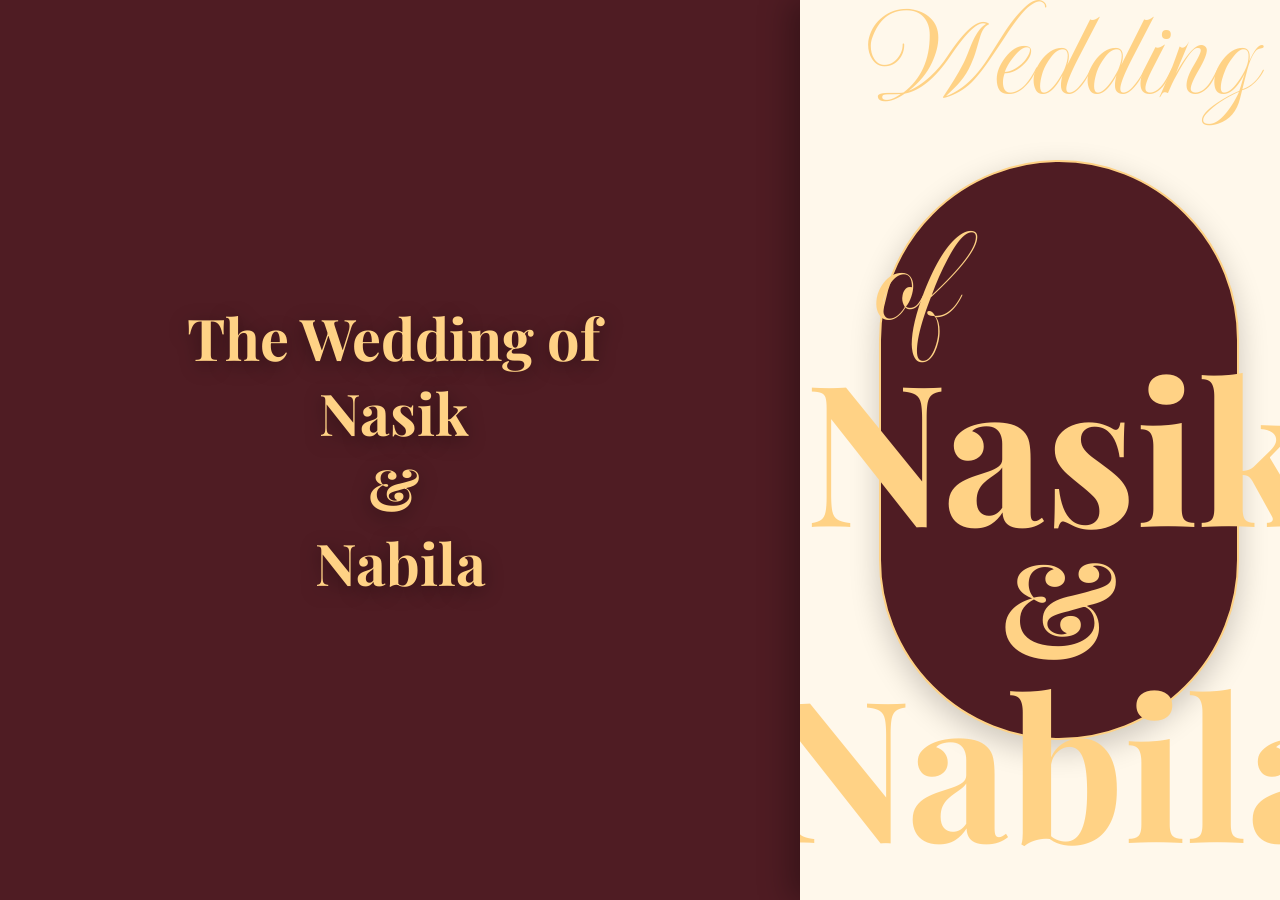
==== index.html @ 59871ffa "Add files via upload" ====
<!DOCTYPE html>
<html lang="id">
<head>
    <meta charset="UTF-8">
    <meta name="viewport" content="width=device-width, initial-scale=1.0">
    <meta name="description" content="The Wedding of Nasik & Nabila - 7 November 2026">
    <meta name="theme-color" content="#4f1c23">
    <title>The Wedding of Nasik & Nabila</title>
    
    <!-- Google Fonts -->
    <link rel="preconnect" href="https://fonts.googleapis.com">
    <link rel="preconnect" href="https://fonts.gstatic.com" crossorigin>
    <link href="https://fonts.googleapis.com/css2?family=Imperial+Script&family=Playfair+Display:wght@400;700&family=Work+Sans:wght@300;400;500;600&family=Aref+Ruqaa:wght@400;700&display=swap" rel="stylesheet">
    
    <link rel="stylesheet" href="css/style.css">
</head>
<body class="no-scroll">

    <!-- Cover Section -->
    <div id="cover" class="cover">
        <div class="cover-content">
            <div class="cover-arch">
                <img src="https://res.cloudinary.com/lkvmumpl/image/upload/f_auto,q_auto,w_500/v1790612150/red_rose.png" 
                     alt="Rose" 
                     class="rose rose-top-right parallax-flower" 
                     data-speed="0.08"
                     loading="eager">
                <img src="https://res.cloudinary.com/lkvmumpl/image/upload/f_auto,q_auto,w_500/v1790612150/red_rose.png" 
                     alt="Rose" 
                     class="rose rose-bottom-left parallax-flower" 
                     data-speed="0.10"
                     loading="eager">
                
                <img src="https://res.cloudinary.com/lkvmumpl/image/upload/f_auto,q_auto,w_300/v1790612148/Logo_N.png" 
                     alt="NN Logo" 
                     class="cover-logo"
                     loading="eager">
                
                <p class="cover-the-wedding">The Wedding of</p>
                <h1 class="cover-names">
                    <span class="name-nasik">Nasik</span>
                    <span class="ampersand">&</span>
                    <span class="name-nabila">Nabila</span>
                </h1>
                
                <div class="cover-guest">
                    <label for="guestName">Dear:</label>
                    <input type="text" 
                           id="guestName" 
                           class="guest-name-input" 
                           value="Tamu Undangan"
                           placeholder="Nama Tamu">
                </div>
                
                <button id="openInvitation" class="btn-open">
                    <svg width="20" height="16" viewBox="0 0 20 16" fill="none" xmlns="http://www.w3.org/2000/svg">
                        <path d="M18 0H2C0.9 0 0.00999999 0.9 0.00999999 2L0 14C0 15.1 0.9 16 2 16H18C19.1 16 20 15.1 20 14V2C20 0.9 19.1 0 18 0ZM18 4L10 9L2 4V2L10 7L18 2V4Z" 
                              fill="currentColor"/>
                    </svg>
                    Open Invitation
                </button>
            </div>
        </div>
    </div>

    <!-- Main Content -->
    <main id="mainContent" class="main-content">
        
        <!-- Qur'an Verse Section -->
        <section class="section quran-section">
        
            <img src="https://res.cloudinary.com/lkvmumpl/image/upload/f_auto,q_auto,w_300/v1790612149/Logo_N2.png" 
                 alt="NN Logo" 
                 class="section-logo reveal fade-down" 
                 data-delay="0"
                 loading="lazy" 
                 decoding="async">
            
            <p class="quran-arabic reveal fade-up" data-delay="100">
                وَمِنْ آيَاتِهِ أَنْ خَلَقَ لَكُم مِّنْ أَنفُسِكُمْ أَزْوَاجًا لِّتَسْكُنُوا إِلَيْهَا وَجَعَلَ بَيْنَكُم مَّوَدَّةً وَرَحْمَةً
            </p>
            
            <p class="quran-translation reveal fade-up" data-delay="200">
                Dan di antara tanda-tanda kebesaran-Nya ialah Dia menciptakan pasangan-pasangan untukmu dari jenismu sendiri, agar kamu cenderung dan merasa tenteram kepadanya, dan Dia menjadikan di antaramu rasa kasih dan sayang.
            </p>
            
            <p class="quran-reference reveal fade-up" data-delay="300">QS. Ar-Rum: 21</p>
            
            <p class="quran-closing reveal fade-up" data-delay="400">
                Semoga setiap langkah menjadi jalan menuju sakinah, mawaddah, wa rahmah.
            </p>
        </section>

        <!-- Opening & Profiles Section -->
        <section class="section profiles-section">
            <div class="opening-content">
                <p class="basmalah reveal fade-down">بِسْمِ اللَّهِ الرَّحْمَٰنِ الرَّحِيمِ</p>
                <p class="salam reveal fade-up">Assalamu'alaikum Warahmatullahi Wabarakatuh</p>
                <p class="opening-text reveal fade-up">
                    Maha Suci Allah SWT yang telah menciptakan makhlukNya berpasang-pasangan. Dengan memohon rahmat dan ridho-Nya, kami bermaksud menyelenggarakan syukuran pernikahan putra-putri kami:
                </p>
            </div>

            <!-- Groom Profile -->
            <div class="profile-card reveal">
                <div class="profile-frame">
                    <img src="https://res.cloudinary.com/lkvmumpl/image/upload/f_auto,q_auto,w_500/v1790612150/red_rose.png" 
                         alt="Rose" 
                         class="rose rose-frame-tl parallax-flower" 
                         data-speed="0.12"
                         loading="lazy" 
                         decoding="async">
                    <img src="https://res.cloudinary.com/lkvmumpl/image/upload/f_auto,q_auto,w_500/v1790612150/red_rose.png" 
                         alt="Rose" 
                         class="rose rose-frame-br parallax-flower" 
                         data-speed="0.10"
                         loading="lazy" 
                         decoding="async">
                    
                    <div class="frame-wrapper">
                        <img src="https://res.cloudinary.com/lkvmumpl/image/upload/f_auto,q_auto,w_700/v1790612537/latar_frame.png" 
                             alt="" 
                             class="frame-bg"
                             loading="lazy" 
                             decoding="async">
                        <div class="frame-clip">
                            <img src="https://res.cloudinary.com/lkvmumpl/image/upload/f_auto,q_auto,w_700/v1790612151/pengantin_cowo.png" 
                                 alt="Ahmad Nasik Maulal Haqqi" 
                                 class="couple-photo"
                                 loading="lazy" 
                                 decoding="async">
                        </div>
                        <img src="https://res.cloudinary.com/lkvmumpl/image/upload/f_auto,q_auto,w_700/v1790612148/frame_photo.png" 
                             alt="" 
                             class="frame-border"
                             loading="lazy" 
                             decoding="async">
                    </div>
                </div>
                
                <p class="profile-script">Nasik</p>
                <h3 class="profile-name">AHMAD NASIK MAULAL HAQQI</h3>
                <p class="profile-parents">Putra ke-1 dari:<br>Bpk. Abdullah Hafidz & Ibu A. Karimah</p>
                <a href="https://instagram.com/maulal_khan" target="_blank" rel="noopener" class="btn-instagram">
                    <svg width="20" height="20" viewBox="0 0 20 20" fill="none" xmlns="http://www.w3.org/2000/svg">
                        <path d="M10 1.802c2.67 0 2.987.01 4.041.059 2.71.123 3.975 1.409 4.099 4.099.048 1.054.057 1.37.057 4.04 0 2.672-.01 2.988-.057 4.042-.124 2.687-1.387 3.975-4.1 4.099-1.054.048-1.37.058-4.04.058-2.67 0-2.987-.01-4.04-.058-2.717-.124-3.977-1.416-4.1-4.1-.048-1.054-.058-1.37-.058-4.041 0-2.67.01-2.986.058-4.04.124-2.69 1.387-3.977 4.1-4.1 1.054-.048 1.37-.058 4.04-.058zM10 0C7.284 0 6.944.012 5.877.06 2.246.227.228 2.242.06 5.877.01 6.944 0 7.284 0 10s.012 3.057.06 4.123c.167 3.632 2.182 5.65 5.817 5.817 1.067.048 1.407.06 4.123.06s3.057-.012 4.123-.06c3.629-.167 5.652-2.182 5.816-5.817.05-1.066.061-1.407.061-4.123s-.012-3.056-.06-4.123C19.773 2.24 17.755.228 14.123.06 13.056.01 12.716 0 10 0zm0 4.865a5.135 5.135 0 100 10.27 5.135 5.135 0 000-10.27zm0 8.468a3.333 3.333 0 110-6.666 3.333 3.333 0 010 6.666zm5.338-9.87a1.2 1.2 0 100 2.4 1.2 1.2 0 000-2.4z" 
                              fill="currentColor"/>
                    </svg>
                    @maulal_khan
                </a>
            </div>

            <!-- Heart Divider -->
            <div class="heart-divider reveal">
                <svg width="24" height="24" viewBox="0 0 24 24" fill="none" xmlns="http://www.w3.org/2000/svg">
                    <path d="M12 21.35l-1.45-1.32C5.4 15.36 2 12.28 2 8.5 2 5.42 4.42 3 7.5 3c1.74 0 3.41.81 4.5 2.09C13.09 3.81 14.76 3 16.5 3 19.58 3 22 5.42 22 8.5c0 3.78-3.4 6.86-8.55 11.54L12 21.35z" fill="#ffd285"/>
                </svg>
                <svg width="24" height="24" viewBox="0 0 24 24" fill="none" xmlns="http://www.w3.org/2000/svg">
                    <path d="M12 21.35l-1.45-1.32C5.4 15.36 2 12.28 2 8.5 2 5.42 4.42 3 7.5 3c1.74 0 3.41.81 4.5 2.09C13.09 3.81 14.76 3 16.5 3 19.58 3 22 5.42 22 8.5c0 3.78-3.4 6.86-8.55 11.54L12 21.35z" fill="#ffd285"/>
                </svg>
                <svg width="24" height="24" viewBox="0 0 24 24" fill="none" xmlns="http://www.w3.org/2000/svg">
                    <path d="M12 21.35l-1.45-1.32C5.4 15.36 2 12.28 2 8.5 2 5.42 4.42 3 7.5 3c1.74 0 3.41.81 4.5 2.09C13.09 3.81 14.76 3 16.5 3 19.58 3 22 5.42 22 8.5c0 3.78-3.4 6.86-8.55 11.54L12 21.35z" fill="#ffd285"/>
                </svg>
            </div>

            <!-- Bride Profile -->
            <div class="profile-card reveal">
                <div class="profile-frame">
                    <img src="https://res.cloudinary.com/lkvmumpl/image/upload/f_auto,q_auto,w_500/v1790612150/red_rose.png" 
                         alt="Rose" 
                         class="rose rose-frame-tl parallax-flower" 
                         data-speed="0.15"
                         loading="lazy" 
                         decoding="async">
                    <img src="https://res.cloudinary.com/lkvmumpl/image/upload/f_auto,q_auto,w_500/v1790612150/red_rose.png" 
                         alt="Rose" 
                         class="rose rose-frame-br parallax-flower" 
                         data-speed="0.11"
                         loading="lazy" 
                         decoding="async">
                    
                    <div class="frame-wrapper">
                        <img src="https://res.cloudinary.com/lkvmumpl/image/upload/f_auto,q_auto,w_700/v1790612537/latar_frame.png" 
                             alt="" 
                             class="frame-bg"
                             loading="lazy" 
                             decoding="async">
                        <div class="frame-clip">
                            <img src="https://res.cloudinary.com/lkvmumpl/image/upload/f_auto,q_auto,w_700/v1790612539/pengantin_cewe.png" 
                                 alt="Nabila Husna" 
                                 class="couple-photo"
                                 loading="lazy" 
                                 decoding="async">
                        </div>
                        <img src="https://res.cloudinary.com/lkvmumpl/image/upload/f_auto,q_auto,w_700/v1790612148/frame_photo.png" 
                             alt="" 
                             class="frame-border"
                             loading="lazy" 
                             decoding="async">
                    </div>
                </div>
                
                <p class="profile-script">Nabila</p>
                <h3 class="profile-name">NABILA HUSNA</h3>
                <p class="profile-parents">Putri Ke-8 dari:<br>Bpk. K. Zainal Abidin (Alm) & Ibu Maemunatin</p>
                <a href="https://instagram.com/husna.eljaziel_" target="_blank" rel="noopener" class="btn-instagram">
                    <svg width="20" height="20" viewBox="0 0 20 20" fill="none" xmlns="http://www.w3.org/2000/svg">
                        <path d="M10 1.802c2.67 0 2.987.01 4.041.059 2.71.123 3.975 1.409 4.099 4.099.048 1.054.057 1.37.057 4.04 0 2.672-.01 2.988-.057 4.042-.124 2.687-1.387 3.975-4.1 4.099-1.054.048-1.37.058-4.04.058-2.67 0-2.987-.01-4.04-.058-2.717-.124-3.977-1.416-4.1-4.1-.048-1.054-.058-1.37-.058-4.041 0-2.67.01-2.986.058-4.04.124-2.69 1.387-3.977 4.1-4.1 1.054-.048 1.37-.058 4.04-.058zM10 0C7.284 0 6.944.012 5.877.06 2.246.227.228 2.242.06 5.877.01 6.944 0 7.284 0 10s.012 3.057.06 4.123c.167 3.632 2.182 5.65 5.817 5.817 1.067.048 1.407.06 4.123.06s3.057-.012 4.123-.06c3.629-.167 5.652-2.182 5.816-5.817.05-1.066.061-1.407.061-4.123s-.012-3.056-.06-4.123C19.773 2.24 17.755.228 14.123.06 13.056.01 12.716 0 10 0zm0 4.865a5.135 5.135 0 100 10.27 5.135 5.135 0 000-10.27zm0 8.468a3.333 3.333 0 110-6.666 3.333 3.333 0 010 6.666zm5.338-9.87a1.2 1.2 0 100 2.4 1.2 1.2 0 000-2.4z" 
                              fill="currentColor"/>
                    </svg>
                    @husna.eljaziel_
                </a>
            </div>

            <!-- Save The Date -->
            <div class="save-date">
                <img src="https://res.cloudinary.com/lkvmumpl/image/upload/f_auto,q_auto,w_300/v1790612149/Logo_N2.png" 
                     alt="NN Logo" 
                     class="section-logo reveal fade-down" 
                     data-delay="600"
                     loading="lazy" 
                     decoding="async">
                <h2 class="save-date-title reveal fade-up" data-delay="700">Save The Date</h2>
                <p class="save-date-full reveal fade-up" data-delay="800">SABTU, 7 NOVEMBER 2026</p>
                
                <div class="countdown reveal fade-up" data-delay="900">
                    <div class="countdown-box">
                        <span class="countdown-value" id="days">00</span>
                        <span class="countdown-label">Hari</span>
                    </div>
                    <div class="countdown-box">
                        <span class="countdown-value" id="hours">00</span>
                        <span class="countdown-label">Jam</span>
                    </div>
                    <div class="countdown-box">
                        <span class="countdown-value" id="minutes">00</span>
                        <span class="countdown-label">Menit</span>
                    </div>
                    <div class="countdown-box">
                        <span class="countdown-value" id="seconds">00</span>
                        <span class="countdown-label">Detik</span>
                    </div>
                </div>
                
                <p class="invitation-text reveal fade-up" data-delay="1000">
                    Dengan memohon rahmat dan ridho Allah SWT, kami mengundang Bapak/Ibu/Saudara/i, untuk menghadiri acara pernikahan kami:
                </p>
            </div>
        </section>

        <!-- Events Section -->
        <section class="section events-section">
            <div class="event-card reveal fade-up" data-delay="0">
                <img src="https://res.cloudinary.com/lkvmumpl/image/upload/f_auto,q_auto,w_500/v1790612150/red_rose.png" 
                     alt="Rose" 
                     class="rose rose-event-left parallax-flower" 
                     data-speed="0.09"
                     loading="lazy" 
                     decoding="async">
                
                <div class="event-plate">
                    <img src="https://res.cloudinary.com/lkvmumpl/image/upload/f_auto,q_auto,w_900/v1790612153/plate.png" 
                         alt="" 
                         class="plate-bg"
                         loading="lazy" 
                         decoding="async">
                    <div class="event-content">
                        <h3 class="event-title">Akad Nikah</h3>
                        <p class="event-day">SABTU</p>
                        <p class="event-date">7 NOVEMBER</p>
                        <p class="event-year">2026</p>
                        <hr class="event-divider">
                        <p class="event-time">08.30 WIB</p>
                        <p class="event-venue">Masjid Al Huda Al Jazil</p>
                        <p class="event-address">Pulosari, Papar, Kec. Papar, Kabupaten Kediri, Jawa Timur</p>
                        <a href="https://maps.app.goo.gl/vzopfr5K5cSjZt2SA" target="_blank" rel="noopener" class="btn-map">
                            <svg width="16" height="20" viewBox="0 0 16 20" fill="none" xmlns="http://www.w3.org/2000/svg">
                                <path d="M8 0C3.58 0 0 3.58 0 8c0 5.54 8 12 8 12s8-6.46 8-12c0-4.42-3.58-8-8-8zm0 10.99c-1.38 0-2.5-1.12-2.5-2.5s1.12-2.5 2.5-2.5 2.5 1.12 2.5 2.5-1.12 2.5-2.5 2.5z" 
                                      fill="currentColor"/>
                            </svg>
                            Google Map
                        </a>
                    </div>
                </div>
            </div>

            <div class="event-card reveal fade-up" data-delay="200">
                <img src="https://res.cloudinary.com/lkvmumpl/image/upload/f_auto,q_auto,w_500/v1790612150/red_rose.png" 
                     alt="Rose" 
                     class="rose rose-event-right parallax-flower" 
                     data-speed="0.13"
                     loading="lazy" 
                     decoding="async">
                
                <div class="event-plate">
                    <img src="https://res.cloudinary.com/lkvmumpl/image/upload/f_auto,q_auto,w_900/v1790612153/plate.png" 
                         alt="" 
                         class="plate-bg"
                         loading="lazy" 
                         decoding="async">
                    <div class="event-content">
                        <h3 class="event-title">Resepsi 1</h3>
                        <p class="event-day">SABTU</p>
                        <p class="event-date">7 NOVEMBER</p>
                        <p class="event-year">2026</p>
                        <hr class="event-divider">
                        <p class="event-time">09.00 WIB</p>
                        <p class="event-venue">Rumah Mempelai Wanita</p>
                        <p class="event-address">Jl. KH. Sarbini rt 3/rw 1 utara masjid Pulosari, kec. Papar kab. Kediri</p>
                        <a href="https://maps.app.goo.gl/vzopfr5K5cSjZt2SA" target="_blank" rel="noopener" class="btn-map">
                            <svg width="16" height="20" viewBox="0 0 16 20" fill="none" xmlns="http://www.w3.org/2000/svg">
                                <path d="M8 0C3.58 0 0 3.58 0 8c0 5.54 8 12 8 12s8-6.46 8-12c0-4.42-3.58-8-8-8zm0 10.99c-1.38 0-2.5-1.12-2.5-2.5s1.12-2.5 2.5-2.5 2.5 1.12 2.5 2.5-1.12 2.5-2.5 2.5z" 
                                      fill="currentColor"/>
                            </svg>
                            Google Map
                        </a>
                    </div>
                </div>
            </div>

            <div class="event-card reveal fade-up" data-delay="400">
                <img src="https://res.cloudinary.com/lkvmumpl/image/upload/f_auto,q_auto,w_500/v1790612150/red_rose.png" 
                     alt="Rose" 
                     class="rose rose-event-left parallax-flower" 
                     data-speed="0.07"
                     loading="lazy" 
                     decoding="async">
                
                <div class="event-plate">
                    <img src="https://res.cloudinary.com/lkvmumpl/image/upload/f_auto,q_auto,w_900/v1790612153/plate.png" 
                         alt="" 
                         class="plate-bg"
                         loading="lazy" 
                         decoding="async">
                    <div class="event-content">
                        <h3 class="event-title">Resepsi 2</h3>
                        <p class="event-day">MINGGU</p>
                        <p class="event-date">15 NOVEMBER</p>
                        <p class="event-year">2026</p>
                        <hr class="event-divider">
                        <p class="event-time">13.00 WIB</p>
                        <p class="event-venue">Rumah Mempelai Pria</p>
                        <p class="event-address">Perum Delta Residence Blok A no. 2, Ngudi, Punggul, Kec. Gedangan, Kab. Sidoarjo, Jawa Timur</p>
                        <a href="https://maps.app.goo.gl/87FwfoUdNoeTLBg79" target="_blank" rel="noopener" class="btn-map">
                            <svg width="16" height="20" viewBox="0 0 16 20" fill="none" xmlns="http://www.w3.org/2000/svg">
                                <path d="M8 0C3.58 0 0 3.58 0 8c0 5.54 8 12 8 12s8-6.46 8-12c0-4.42-3.58-8-8-8zm0 10.99c-1.38 0-2.5-1.12-2.5-2.5s1.12-2.5 2.5-2.5 2.5 1.12 2.5 2.5-1.12 2.5-2.5 2.5z" 
                                      fill="currentColor"/>
                            </svg>
                            Google Map
                        </a>
                    </div>
                </div>
            </div>
        </section>

        <!-- Gift & Wishes Section -->
        <section class="section gift-section">
            <img src="https://res.cloudinary.com/lkvmumpl/image/upload/f_auto,q_auto,w_500/v1790612150/red_rose.png" 
                 alt="Rose" 
                 class="rose rose-gift-top parallax-flower" 
                 data-speed="0.14"
                 loading="lazy" 
                 decoding="async">
            
            <h2 class="section-title-script reveal fade-down" data-delay="0">Special Gift</h2>
            <p class="gift-intro reveal fade-up" data-delay="100">
                Tanpa mengurangi rasa hormat, bagi Anda yang ingin memberikan tanda kasih dapat melalui rekening / dompet digital berikut:
            </p>

            <div class="gift-cards">
                <!-- KARTU 1: DANA -->
                <div class="gift-card reveal fade-up" data-delay="200">
                    <a href="https://link.dana.id/minta/087786088186" target="_blank" class="gift-logo-link" title="Buka Aplikasi DANA">
                        <img src="https://res.cloudinary.com/lkvmumpl/image/upload/v1791858791/Dana_Icon_-_Colored_-_zonalogo.com.svg" alt="Logo DANA" class="bank-logo">
                    </a>
                    <h3 class="gift-method">DANA</h3>
                    <p class="gift-number">0877-8608-8186</p>
                    <p class="gift-name">a.n. Ahmad Nasik Maulal Haqqi</p>
                    <button class="btn-copy" data-copy="087786088186">
                        <svg width="16" height="16" viewBox="0 0 16 16" fill="none" xmlns="http://www.w3.org/2000/svg">
                            <path d="M13.3333 6H7.33333C6.59695 6 6 6.59695 6 7.33333V13.3333C6 14.0697 6.59695 14.6667 7.33333 14.6667H13.3333C14.0697 14.6667 14.6667 14.0697 14.6667 13.3333V7.33333C14.6667 6.59695 14.0697 6 13.3333 6Z" stroke="currentColor" stroke-width="1.5" stroke-linecap="round" stroke-linejoin="round"/>
                            <path d="M3.33333 10H2.66667C2.31304 10 1.97391 9.85952 1.72386 9.60948C1.47381 9.35943 1.33333 9.02029 1.33333 8.66667V2.66667C1.33333 2.31304 1.47381 1.97391 1.72386 1.72386C1.97391 1.47381 2.31304 1.33333 2.66667 1.33333H8.66667C9.02029 1.33333 9.35943 1.47381 9.60948 1.72386C9.85952 1.97391 10 2.31304 10 2.66667V3.33333" stroke="currentColor" stroke-width="1.5" stroke-linecap="round" stroke-linejoin="round"/>
                        </svg>
                        Salin Nomer Dana
                    </button>
                </div>

                <!-- KARTU 2: BANK JAGO -->
                <div class="gift-card reveal fade-up" data-delay="300">
                    <a href="https://jago.com" target="_blank" class="gift-logo-link" title="Buka Aplikasi Bank Jago">
                        <img src="https://res.cloudinary.com/lkvmumpl/image/upload/v1791858791/Bank_Jago.svg" alt="Logo Bank Jago" class="bank-logo">
                    </a>
                    <h3 class="gift-method">Bank Jago</h3>
                    <p class="gift-number">507347173866</p>
                    <p class="gift-name">a.n. Ahmad Nasik Maulal Haqqi</p>
                    <button class="btn-copy" data-copy="507347173866">
                        <svg width="16" height="16" viewBox="0 0 16 16" fill="none" xmlns="http://www.w3.org/2000/svg">
                            <path d="M13.3333 6H7.33333C6.59695 6 6 6.59695 6 7.33333V13.3333C6 14.0697 6.59695 14.6667 7.33333 14.6667H13.3333C14.0697 14.6667 14.6667 14.0697 14.6667 13.3333V7.33333C14.6667 6.59695 14.0697 6 13.3333 6Z" stroke="currentColor" stroke-width="1.5" stroke-linecap="round" stroke-linejoin="round"/>
                            <path d="M3.33333 10H2.66667C2.31304 10 1.97391 9.85952 1.72386 9.60948C1.47381 9.35943 1.33333 9.02029 1.33333 8.66667V2.66667C1.33333 2.31304 1.47381 1.97391 1.72386 1.72386C1.97391 1.47381 2.31304 1.33333 2.66667 1.33333H8.66667C9.02029 1.33333 9.35943 1.47381 9.60948 1.72386C9.85952 1.97391 10 2.31304 10 2.66667V3.33333" stroke="currentColor" stroke-width="1.5" stroke-linecap="round" stroke-linejoin="round"/>
                        </svg>
                        Salin Rekening Bank
                    </button>
                </div>

                <!-- KARTU 3: ALAMAT KIRIM KADO -->
                <div class="gift-card reveal fade-up" data-delay="400">
                    <div class="gift-logo-link">
                        <img src="https://res.cloudinary.com/lkvmumpl/image/upload/v1791858791/gift.svg" alt="Ikon Kado" class="bank-logo">
                    </div>
                    <h3 class="gift-method">Alamat Kirim Kado</h3>
                    <p class="gift-address">Jl. KH. Sarbini rt 3/rw 1 utara masjid Pulosari, kec. Papar kab. Kediri</p>
                    <p class="gift-name">a.n. Nabila Husna</p>
                    <button class="btn-copy" data-copy="Jl. KH. Sarbini rt 3/rw 1 utara masjid Pulosari, kec. Papar kab. Kediri">
                        <svg width="16" height="16" viewBox="0 0 16 16" fill="none" xmlns="http://www.w3.org/2000/svg">
                            <path d="M13.3333 6H7.33333C6.59695 6 6 6.59695 6 7.33333V13.3333C6 14.0697 6.59695 14.6667 7.33333 14.6667H13.3333C14.0697 14.6667 14.6667 14.0697 14.6667 13.3333V7.33333C14.6667 6.59695 14.0697 6 13.3333 6Z" stroke="currentColor" stroke-width="1.5" stroke-linecap="round" stroke-linejoin="round"/>
                            <path d="M3.33333 10H2.66667C2.31304 10 1.97391 9.85952 1.72386 9.60948C1.47381 9.35943 1.33333 9.02029 1.33333 8.66667V2.66667C1.33333 2.31304 1.47381 1.97391 1.72386 1.72386C1.97391 1.47381 2.31304 1.33333 2.66667 1.33333H8.66667C9.02029 1.33333 9.35943 1.47381 9.60948 1.72386C9.85952 1.97391 10 2.31304 10 2.66667V3.33333" stroke="currentColor" stroke-width="1.5" stroke-linecap="round" stroke-linejoin="round"/>
                        </svg>
                        Salin Alamat
                    </button>
                </div>
            </div>

            <!-- Wishes Section -->
            <div class="wishes-section">
                <h2 class="section-title-script reveal" data-aos="fade-down">Wishes</h2>
                <p class="wishes-intro reveal" data-aos="fade-up" data-aos-delay="100">Secarik Ucapan Selamat dan Do'a dari Kalian</p>

                <div class="wishes-stats reveal" data-aos="fade-up" data-aos-delay="200">
                    <p class="comment-count" id="commentCount">0 Comments</p>
                    <div class="stats-boxes">
                        <div class="stat-box">
                            <span class="stat-value" id="statHadir">0</span>
                            <span class="stat-label">Hadir</span>
                        </div>
                        <div class="stat-box">
                            <span class="stat-value" id="statTidakHadir">0</span>
                            <span class="stat-label">Tidak Hadir</span>
                        </div>
                    </div>
                </div>

                <form id="rsvpForm" class="rsvp-form reveal" data-aos="fade-up" data-aos-delay="300">
                    <input type="text" 
                           id="rsvpName" 
                           name="Nama" 
                           placeholder="Nama" 
                           required>
                    
                    <div class="jumlah-tamu-wrapper">
                        <span class="jumlah-tamu-label">Jumlah Tamu</span>
                        <div class="jumlah-stepper">
                            <button type="button" class="stepper-btn" id="decreaseBtn" aria-label="Kurangi jumlah tamu">−</button>
                            <span class="stepper-value" id="jumlahValue">1</span>
                            <button type="button" class="stepper-btn" id="increaseBtn" aria-label="Tambah jumlah tamu">+</button>
                        </div>
                        <input type="hidden" id="rsvpJumlah" name="Jumlah" value="1" required>
                    </div>
                    
                    <select id="rsvpStatus" name="Status" required>
                        <option value="">Konfirmasi Kehadiran</option>
                        <option value="Hadir">Hadir</option>
                        <option value="Tidak Hadir">Tidak Hadir</option>
                    </select>
                    
                    <textarea id="rsvpPesan" 
                              name="Pesan" 
                              placeholder="Tulis ucapan dan doa terbaik..." 
                              rows="4" 
                              required></textarea>
                    
                    <button type="submit" class="btn-submit" id="btnSubmit">Kirim</button>
                    <p class="form-message" id="formMessage"></p>
                </form>

                <div id="wishesList" class="wishes-list">
                    <div class="wishes-loading">Memuat ucapan...</div>
                </div>
            </div>
        </section>

        <!-- Closing Section -->
        <section class="section closing-section">
            <img src="https://res.cloudinary.com/lkvmumpl/image/upload/f_auto,q_auto,w_300/v1790612148/Logo_N.png" 
                 alt="NN Logo" 
                 class="section-logo reveal" 
                 data-aos="fade-down"
                 loading="lazy" 
                 decoding="async">
            
            <p class="closing-text reveal" data-aos="fade-up" data-aos-delay="100">
                Merupakan suatu kehormatan dan kebahagiaan bagi kami apabila Bapak/Ibu/Saudara/i berkenan hadir untuk memberikan doa restu secara langsung kepada kedua mempelai.
            </p>
            
            <p class="closing-regards reveal" data-aos="fade-up" data-aos-delay="200">Kami yang Berbahagia</p>
            <h2 class="closing-names reveal" data-aos="fade-up" data-aos-delay="300">Nasik & Nabila</h2>
            
            <p class="closing-quote reveal" data-aos="fade-up" data-aos-delay="400">
                Cinta adalah jembatan yang menghubungkan dua jiwa menuju keabadian.
            </p>
            <p class="closing-author reveal" data-aos="fade-up" data-aos-delay="500">- Jalaludin al-Rumi -</p>
            
            <img src="https://res.cloudinary.com/lkvmumpl/image/upload/f_auto,q_auto,w_500/v1790612150/red_rose.png" 
                 alt="Rose" 
                 class="rose rose-closing parallax-flower reveal" 
                 data-speed="0.06" 
                 data-aos="fade-up"
                 data-aos-delay="600"
                 loading="lazy" 
                 decoding="async">
            
            <div class="order-now reveal" data-aos="fade-up" data-aos-delay="700">
                <p class="order-label">Order Now</p>
                <div class="order-buttons">
                    <a href="https://wa.me/6285704530262" target="_blank" rel="noopener" class="btn-order" aria-label="WhatsApp">
                        <svg width="24" height="24" viewBox="0 0 24 24" fill="none" xmlns="http://www.w3.org/2000/svg">
                            <path d="M17.472 14.382c-.297-.149-1.758-.867-2.03-.967-.273-.099-.471-.148-.67.15-.197.297-.767.966-.94 1.164-.173.199-.347.223-.644.075-.297-.15-1.255-.463-2.39-1.475-.883-.788-1.48-1.761-1.653-2.059-.173-.297-.018-.458.13-.606.134-.133.298-.347.446-.52.149-.174.198-.298.298-.497.099-.198.05-.371-.025-.52-.075-.149-.669-1.612-.916-2.207-.242-.579-.487-.5-.669-.51-.173-.008-.371-.01-.57-.01-.198 0-.52.074-.792.372-.272.297-1.04 1.016-1.04 2.479 0 1.462 1.065 2.875 1.213 3.074.149.198 2.096 3.2 5.077 4.487.709.306 1.262.489 1.694.625.712.227 1.36.195 1.871.118.571-.085 1.758-.719 2.006-1.413.248-.694.248-1.289.173-1.413-.074-.124-.272-.198-.57-.347m-5.421 7.403h-.004a9.87 9.87 0 01-5.031-1.378l-.361-.214-3.741.982.998-3.648-.235-.374a9.86 9.86 0 01-1.51-5.26c.001-5.45 4.436-9.884 9.888-9.884 2.64 0 5.122 1.03 6.988 2.898a9.825 9.825 0 012.893 6.994c-.003 5.45-4.437 9.884-9.885 9.884m8.413-18.297A11.815 11.815 0 0012.05 0C5.495 0 .16 5.335.157 11.892c0 2.096.547 4.142 1.588 5.945L.057 24l6.305-1.654a11.882 11.882 0 005.683 1.448h.005c6.554 0 11.89-5.335 11.893-11.893a11.821 11.821 0 00-3.48-8.413z" 
                                  fill="currentColor"/>
                        </svg>
                    </a>
                    <a href="https://instagram.com/abdullah_elardasy" target="_blank" rel="noopener" class="btn-order" aria-label="Instagram @abdullah_elardasy">
                        <svg width="24" height="24" viewBox="0 0 24 24" fill="none" xmlns="http://www.w3.org/2000/svg">
                            <path d="M12 2.163c3.204 0 3.584.012 4.85.07 3.252.148 4.771 1.691 4.919 4.919.058 1.265.069 1.645.069 4.849 0 3.205-.012 3.584-.069 4.849-.149 3.225-1.664 4.771-4.919 4.919-1.266.058-1.644.07-4.85.07-3.204 0-3.584-.012-4.849-.07-3.26-.149-4.771-1.699-4.919-4.92-.058-1.265-.07-1.644-.07-4.849 0-3.204.013-3.583.07-4.849.149-3.227 1.664-4.771 4.919-4.919 1.266-.057 1.645-.069 4.849-.069zM12 0C8.741 0 8.333.014 7.053.072 2.695.272.273 2.69.073 7.052.014 8.333 0 8.741 0 12c0 3.259.014 3.668.072 4.948.2 4.358 2.618 6.78 6.98 6.98C8.333 23.986 8.741 24 12 24c3.259 0 3.668-.014 4.948-.072 4.354-.2 6.782-2.618 6.979-6.98.059-1.28.073-1.689.073-4.948 0-3.259-.014-3.667-.072-4.947-.196-4.354-2.617-6.78-6.979-6.98C15.668.014 15.259 0 12 0zm0 5.838a6.162 6.162 0 100 12.324 6.162 6.162 0 000-12.324zM12 16a4 4 0 110-8 4 4 0 010 8zm6.406-11.845a1.44 1.44 0 100 2.881 1.44 1.44 0 000-2.881z" 
                                  fill="currentColor"/>
                        </svg>
                    </a>
                </div>
            </div>
        </section>

    </main>

    <!-- Background Music Player -->
    <button id="musicToggle" class="music-toggle" aria-label="Toggle music" aria-pressed="false" style="display: none;">
        <svg class="music-icon" width="24" height="24" viewBox="0 0 24 24" fill="none" xmlns="http://www.w3.org/2000/svg">
            <circle cx="12" cy="12" r="10" stroke="currentColor" stroke-width="2" fill="none"/>
            <circle cx="12" cy="12" r="3" fill="currentColor"/>
            <path d="M12 2C6.48 2 2 6.48 2 12s4.48 10 10 10 10-4.48 10-10S17.52 2 12 2zm0 18c-4.41 0-8-3.59-8-8s3.59-8 8-8 8 3.59 8 8-3.59 8-8 8z" fill="currentColor" opacity="0.3"/>
        </svg>
    </button>
    <audio id="bgMusic" loop>
        <source src="https://res.cloudinary.com/lkvmumpl/video/upload/v1790540029/BiKelma_Menak.mp3" type="audio/mpeg">
    </audio>

    <!-- Toast Notification -->
    <div id="toast" class="toast"></div>

    <script src="js/script.js"></script>
</body>
</html>
---- css/style.css ----
/* ===================================
   WEDDING INVITATION STYLESHEET
   Nasik & Nabila - Maroon & Cream Gold
   Phone-First Column Layout
   =================================== */

/* ============ CSS RESET & BASE ============ */
* {
    margin: 0;
    padding: 0;
    box-sizing: border-box;
}

html {
    scroll-behavior: smooth;
    overflow-x: hidden;
}

body {
    font-family: 'Work Sans', sans-serif;
    color: #4f1c23;
    background-color: var(--color-maroon);
    overflow-x: hidden;
    line-height: 1.6;
    display: flex;
    justify-content: center;
    min-height: 100vh;
    background-image: url('https://res.cloudinary.com/lkvmumpl/image/upload/f_auto,q_auto,w_1200/v1790612543/Elegant_Patern.png');
    background-size: 600px auto;
    background-position: center;
}

/* Prevent scroll when cover is active */
body.no-scroll,
body.noscroll {
    overflow: hidden !important;
    height: 100vh !important;
    position: fixed;
    width: 100%;
}

/* Kunci utama pembatas ukuran agar proporsional di HP maupun Laptop */
.main-content {
    width: 100%;
    max-width: 480px;
    margin: 0 auto;
    position: relative;
    background-color: #fff8eb;
    box-shadow: 0 0 30px rgba(0, 0, 0, 0.3);
    overflow-x: hidden;
}

/* ============ DESIGN SYSTEM TOKENS ============ */
:root {
    --col: 100vw;
    --u: calc(var(--col) / 390);
    
    --color-maroon: #4f1c23;
    --color-cream: #fff8eb;
    --color-gold: #ffd285;
    
    --space-8: calc(8 * var(--u));
    --space-16: calc(16 * var(--u));
    --space-24: calc(24 * var(--u));
    --space-32: calc(32 * var(--u));
    --space-48: calc(48 * var(--u));
    --space-64: calc(64 * var(--u));
    
    --margin-x: calc(20 * var(--u));
    
    --font-script: 'Imperial Script', cursive;
    --font-serif: 'Playfair Display', serif;
    --font-sans: 'Work Sans', sans-serif;
    --font-arabic: 'Aref Ruqaa', serif;
    
    --transition-fast: 0.2s ease;
    --transition-normal: 0.3s ease;
    --transition-slow: 0.5s ease;
}

/* ============ LAYOUT STRUCTURE (SPLIT DESKTOP) ============ */

/* 1. Tampilan Default (Mobile / HP) */
body {
    display: flex;
    justify-content: center;
    background-color: var(--color-maroon);
    min-height: 100vh;
}

.main-content {
    width: 100%;
    max-width: 480px;
    margin: 0 auto;
    position: relative;
    background-color: #fff8eb;
    box-shadow: 0 0 30px rgba(0, 0, 0, 0.4);
    overflow-x: hidden;
}

/* 2. Tampilan Mode Desktop (Layar >= 900px) */
@media (min-width: 900px) {
    body {
        justify-content: flex-end;
        background-color: var(--color-maroon);
    }

    .main-content {
        width: 480px;
        margin-right: 0;
        margin-left: auto;
        position: relative;
        z-index: 10;
        box-shadow: -10px 0 30px rgba(0, 0, 0, 0.3);
    }

    /* Background Sisi Kiri Desktop */
    body::before {
        content: '';
        position: fixed;
        left: 0;
        top: 0;
        width: calc(100vw - 480px);
        height: 100vh;
        background-color: var(--color-maroon);
        background-image: url('https://res.cloudinary.com/lkvmumpl/image/upload/v1791970941/bg1.jpg');
        background-size: 300px auto;
        background-position: center;
        z-index: 1;
    }

    /* Panel Teks Sisi Kiri Desktop (Gaya Photoshop) */
    body::after {
        content: 'The Wedding of \A Nasik \A & \A Nabila';
        white-space: pre-wrap;
        position: fixed;
        left: 0;
        top: 0;
        width: calc(100vw - 480px);
        height: 100vh;
        display: flex;
        flex-direction: column;
        align-items: center;
        justify-content: center;
        text-align: center;
        font-family: var(--font-serif);
        font-size: clamp(2.5rem, 4.5vw, 4.5rem);
        font-weight: 700;
        color: var(--color-gold);
        z-index: 2;
        padding: 40px;
        box-sizing: border-box;
        line-height: 1.3;
        text-shadow: 0 4px 20px rgba(0, 0, 0, 0.4);
        pointer-events: none;
    }

    /* Penyesuaian Cover overlay agar hanya menutup kolom kanan */
    .cover {
        width: 480px !important;
        right: 0;
        left: auto !important;
    }
}

/* ============ SECTION STRUCTURE ============ */
.section {
    position: relative;
    padding: var(--space-48) var(--margin-x);
}

.section > * {
    position: relative;
    z-index: 1;
}

/* Cream sections with subtle pattern */
.quran-section,
.gift-section {
    background-color: var(--color-cream);
}

.quran-section::before,
.gift-section::before {
    content: '';
    position: absolute;
    inset: 0;
    background-image: url('https://res.cloudinary.com/lkvmumpl/image/upload/f_auto,q_auto,w_1200/v1790612543/Elegant_Patern.png');
    background-size: 600px auto;
    background-position: center;
    opacity: 0.12;
    pointer-events: none;
    z-index: 0;
}

/* Maroon sections with very subtle pattern */
.profiles-section,
.events-section,
.closing-section {
    background-color: var(--color-maroon);
    color: var(--color-cream);
}

.profiles-section::before,
.events-section::before,
.closing-section::before {
    content: '';
    position: absolute;
    inset: 0;
    background-image: url('https://res.cloudinary.com/lkvmumpl/image/upload/f_auto,q_auto,w_1200/v1790612543/Elegant_Patern.png');
    background-size: 600px auto;
    background-position: center;
    opacity: 0.09;
    pointer-events: none;
    z-index: 0;
}

.profiles-section .opening-content {
    position: relative;
    z-index: 1;
    color: var(--color-cream);
}

.profiles-section .save-date {
    background-color: transparent;
    background-image: url('https://res.cloudinary.com/lkvmumpl/image/upload/f_auto,q_auto,w_1200/v1790612199/texture.png');
    background-size: cover;
    background-position: center;
    color: var(--color-maroon);
    padding: var(--space-48) var(--margin-x);
    margin: 0 calc(-1 * var(--margin-x));
    position: relative;
}

.profiles-section .save-date > * {
    position: relative;
    z-index: 1;
}

.closing-section {
    text-align: center;
}

/* ============ COVER SECTION ============ */
.cover {
    position: fixed;
    inset: 0;
    width: min(100%, 480px);
    margin-inline: auto;
    background-color: var(--color-cream);
    z-index: 9999;
    display: flex;
    align-items: center;
    justify-content: center;
    overflow-y: auto;
    overflow-x: hidden;
    transition: transform 0.8s cubic-bezier(0.77, 0, 0.175, 1), opacity 0.8s ease;
}

.cover.slide-up,
.cover.hero-out {
    transform: translateY(-100%);
    opacity: 0;
    pointer-events: none;
}

@media (min-width: 700px) {
    .cover {
        margin-left: auto;
        margin-right: 0;
    }
}

.cover::before {
    content: '';
    position: absolute;
    inset: 0;
    background-image: url('https://res.cloudinary.com/lkvmumpl/image/upload/f_auto,q_auto,w_1200/v1790612543/Elegant_Patern.png');
    background-size: 200px auto;
    background-position: center;
    opacity: 0.3;
    pointer-events: none;
    z-index: 0;
}

.cover-content {
    width: 100%;
    max-width: var(--col);
    padding: calc(24 * var(--u));
    display: flex;
    flex-direction: column;
    align-items: center;
    gap: calc(24 * var(--u));
    position: relative;
    z-index: 1;
}

.cover-arch {
    position: relative;
    width: min(90vw, 360px);
    height: min(85dvh, 580px);
    background-color: var(--color-maroon);
    border: 2px solid var(--color-gold);
    border-radius: 240px;
    display: flex;
    flex-direction: column;
    align-items: center;
    justify-content: center;
    padding: calc(20 * var(--u)) calc(16 * var(--u));
    gap: calc(6 * var(--u));
    color: var(--color-cream);
    margin: 0 auto;
    box-shadow: 0 10px 30px rgba(0,0,0,0.2);
}

.cover-logo {
    width: calc(90 * var(--u));
    margin-top: calc(-10 * var(--u));
    height: auto;
    margin-bottom: calc(3 * var(--u));
}

.rose {
    position: absolute;
    width: calc(300 * var(--u));
    height: auto;
    pointer-events: none;
    z-index: 1;
}

.rose-top-right {
    top: calc(-130 * var(--u));
    right: calc(-160 * var(--u));
    transform: rotate(-5deg);
}

.rose-bottom-left {
    bottom: calc(-75 * var(--u));
    left: calc(-200 * var(--u));
    transform: scaleX(-1) rotate(-5deg);
}

.cover-the-wedding {
    font-family: var(--font-script);
    font-size: calc(43 * var(--u));
    color: var(--color-gold);
    margin-bottom: calc(-20 * var(--u));
}

.cover-names {
    font-family: var(--font-serif);
    font-size: calc(60 * var(--u));
    font-weight: 700;
    text-align: center;
    line-height: 1;
    display: flex;
    flex-direction: column;
    gap: calc(4 * var(--u));
    color: var(--color-gold);
    margin-bottom: calc(20 * var(--u));
}

.ampersand {
    font-family: var(--font-serif);
    font-size: calc(40 * var(--u));
    color: var(--color-gold);
    margin: calc(-6 * var(--u)) 0;
}

.cover-guest {
    text-align: center;
    margin-top: calc(3 * var(--u));
    position: relative;
}

.cover-guest label {
    display: block;
    font-family: var(--font-script);
    font-size: calc(36 * var(--u));
    line-height: 0.2;
    margin-bottom: calc(5 * var(--u));
    color: var(--color-gold);
}

.guest-name-input {
    background: transparent;
    border: none;
    color: var(--color-cream);
    font-family: var(--font-serif);
    font-size: calc(20 * var(--u));
    text-align: center;
    padding: calc(4 * var(--u)) calc(8 * var(--u));
    width: calc(190 * var(--u));
    outline: none;
}

.guest-name-input:focus {
    border-color: var(--color-cream);
}

.guest-name-input::placeholder {
    color: rgba(255, 224, 170, 0.5);
}

/* Tombol Open Invitation */
.btn-open {
    position: relative;
    background-color: var(--color-gold);
    color: var(--color-maroon);
    border: none;
    border-radius: 9999px;
    padding: calc(8 * var(--u)) calc(20 * var(--u));
    font-family: var(--font-serif);
    font-weight: 600;
    font-size: calc(12 * var(--u));
    cursor: pointer;
    display: flex;
    align-items: center;
    gap: calc(8 * var(--u));
    margin-top: calc(8 * var(--u));
    overflow: hidden;
    transition: transform 0.2s cubic-bezier(0.34, 1.56, 0.64, 1), 
                box-shadow 0.2s ease, 
                background-color 0.2s ease;
    box-shadow: 0 4px 15px rgba(212, 175, 55, 0.25);
    -webkit-tap-highlight-color: transparent;
}

.btn-open::before {
    content: '';
    position: absolute;
    top: 0;
    left: -100%;
    width: 60%;
    height: 100%;
    background: linear-gradient(90deg, transparent, rgba(255, 255, 255, 0.7), transparent);
    transform: skewX(-25deg);
    transition: none;
}

.btn-open:active {
    transform: scale(0.92) translateY(2px);
    background-color: #ffe0aa;
    box-shadow: 0 2px 8px rgba(212, 175, 55, 0.4);
}

.btn-open:active::before {
    left: 150%;
    transition: left 0.4s ease-in-out;
}

@media (hover: hover) {
    .btn-open:hover {
        transform: scale(1.05) translateY(-2px);
        box-shadow: 0 8px 20px rgba(255, 210, 133, 0.45);
    }
    .btn-open:hover::before {
        left: 150%;
        transition: left 0.6s ease-in-out;
    }
}

.btn-open svg {
    width: calc(14 * var(--u));
    height: auto;
}

/* ============ MAIN CONTENT ============ */
.main-content {
    position: relative;
    min-height: 100vh;
}

/* ============ QUR'AN SECTION ============ */
.quran-section {
    text-align: center;
    padding-top: var(--space-48);
    position: relative;
}

.section-logo {
    width: calc(90 * var(--u));
    height: auto;
    margin: calc(20 * var(--u)) auto calc(24 * var(--u));
    display: block;
    position: relative;
    z-index: 1;
}

.quran-arabic {
    font-family: var(--font-arabic);
    font-size: calc(24 * var(--u));
    line-height: 2;
    color: var(--color-maroon);
    margin-bottom: calc(24 * var(--u));
    padding: 0 var(--margin-x);
}

.quran-translation {
    font-size: calc(14 * var(--u));
    line-height: 1.8;
    color: var(--color-maroon);
    margin-bottom: calc(16 * var(--u));
    text-align: justify;
    text-align-last: center;
    max-width: calc(342 * var(--u));
    margin-left: auto;
    margin-right: auto;
}

.quran-reference {
    font-family: var(--font-serif);
    font-weight: 700;
    font-size: calc(16 * var(--u));
    color: var(--color-maroon);
    margin-bottom: calc(24 * var(--u));
}

.quran-closing {
    font-family: var(--font-script);
    font-size: calc(30 * var(--u));
    color: var(--color-maroon);
    max-width: calc(342 * var(--u));
    margin: 0 auto;
    line-height: 1.4;
}

/* ============ PROFILES SECTION ============ */
.profiles-section {
    padding: 0;
}

.opening-content {
    padding: var(--space-48) var(--margin-x);
    text-align: center;
}

.basmalah {
    font-family: var(--font-arabic);
    font-size: calc(28 * var(--u));
    color: var(--color-gold);
    margin-bottom: calc(24 * var(--u));
}

.salam {
    font-family: var(--font-serif);
    font-size: calc(15 * var(--u));
    font-weight: 600;
    margin-bottom: calc(16 * var(--u));
}

.opening-text {
    font-size: calc(14 * var(--u));
    line-height: 1.5;
    max-width: calc(342 * var(--u));
    margin: 0 auto;
    text-align: center;
    text-align-last: center;
}

.profile-card {
    padding: var(--space-48) var(--margin-x);
    text-align: center;
    color: var(--color-cream);
}

.profile-frame {
    position: relative;
    width: calc(215 * var(--u));
    height: calc(322 * var(--u));
    margin: 0 auto calc(24 * var(--u));
}

.rose-frame-tl {
    top: calc(-70 * var(--u));
    left: calc(-70 * var(--u));
    width: calc(180 * var(--u));
    transform: rotate(-25deg);
}

.rose-frame-br {
    bottom: calc(-60 * var(--u));
    right: calc(-80 * var(--u));
    width: calc(180 * var(--u));
    transform: scaleX(-1) rotate(-20deg);
    z-index: 10;
}

.frame-wrapper {
    position: relative;
    width: 100%;
    height: 100%;
}

.frame-bg,
.frame-clip,
.frame-border {
    position: absolute;
    top: 0;
    left: 0;
    width: 100%;
    height: 100%;
}

.frame-bg {
    z-index: 1;
    object-fit: cover;
}

.frame-clip {
    z-index: 2;
    top: 7%;
    left: 9%;
    width: 82%;
    height: 86%;
    overflow: hidden;
    border-radius: 50% 50% 16% 16% / 42% 42% 8% 8%;
}

.couple-photo {
    width: 100%;
    height: 100%;
    object-fit: cover;
    object-position: top center;
}

.frame-border {
    z-index: 3;
    pointer-events: none;
    object-fit: contain;
}

.profile-script {
    font-family: var(--font-script);
    font-size: calc(90 * var(--u));
    color: var(--color-gold);
    margin-bottom: calc(-35 * var(--u));
    transform: translateX(-12px);
}

.profile-name {
    font-family: var(--font-serif);
    font-size: calc(15 * var(--u));
    font-weight: 700;
    color: #ffe0aa;
    margin-bottom: calc(3 * var(--u));
}

.profile-parents {
    font-size: calc(13 * var(--u));
    line-height: 1.6;
    margin-bottom: calc(0 * var(--u));
    opacity: 0.9;
}

/* Tombol Instagram */
.btn-instagram {
    display: inline-flex;
    align-items: center;
    gap: calc(8 * var(--u));
    background-color: transparent;
    border: 2px solid var(--color-gold);
    color: var(--color-gold);
    border-radius: 9999px;
    padding: calc(6 * var(--u)) calc(20 * var(--u));
    width: calc(134 * var(--u));
    height: calc(28 * var(--u));
    font-family: var(--font-sans);
    font-size: calc(12 * var(--u));
    font-weight: 500;
    text-decoration: none;
    justify-content: center;
    transition: all 0.25s cubic-bezier(0.34, 1.56, 0.64, 1);
    -webkit-tap-highlight-color: transparent;
}

.btn-instagram svg {
    width: calc(16 * var(--u));
    height: auto;
    transition: transform 0.2s ease;
}

.btn-instagram:hover {
    background-color: var(--color-gold);
    color: var(--color-maroon);
    transform: translateY(-2px);
    box-shadow: 0 4px 12px rgba(212, 175, 55, 0.3);
}

.btn-instagram:hover svg {
    transform: scale(1.1) rotate(5deg);
}

.btn-instagram:active {
    transform: scale(0.92) translateY(0);
    background-color: var(--color-gold);
    color: var(--color-maroon);
    box-shadow: 0 2px 6px rgba(212, 175, 55, 0.4);
}

/* Heart Divider */
.heart-divider {
    display: flex;
    justify-content: center;
    align-items: center;
    gap: calc(16 * var(--u));
    padding: calc(32 * var(--u)) 0;
}

.heart-divider svg:nth-child(1),
.heart-divider svg:nth-child(3) {
    width: calc(36 * var(--u));
    height: auto;
}

.heart-divider svg:nth-child(2) {
    width: calc(60 * var(--u));
    height: auto;
}

/* Save The Date */
.save-date {
    text-align: center;
}

.save-date-title {
    font-family: var(--font-script);
    font-size: calc(48 * var(--u));
    font-weight: 100;
    color: var(--color-maroon);
    margin-bottom: calc(1 * var(--u));
}

.save-date-full {
    font-family: var(--font-serif);
    font-size: calc(16 * var(--u));
    font-weight: 700;
    color: var(--color-maroon);
    margin-bottom: calc(24 * var(--u));
}

.countdown {
    display: grid;
    grid-template-columns: repeat(4, calc(78 * var(--u)));
    gap: calc(10 * var(--u));
    justify-content: center;
    width: calc(342 * var(--u));
    margin: 0 auto calc(32 * var(--u));
}

.countdown-box {
    background-color: var(--color-maroon);
    color: var(--color-cream);
    border-radius: calc(12 * var(--u));
    width: calc(78 * var(--u));
    height: calc(76 * var(--u));
    display: flex;
    flex-direction: column;
    align-items: center;
    justify-content: center;
    gap: calc(4 * var(--u));
}

.countdown-value {
    font-family: var(--font-serif);
    font-size: calc(32 * var(--u));
    font-weight: 700;
    font-variant-numeric: lining-nums tabular-nums;
    color: var(--color-gold);
    line-height: 1;
}

.countdown-label {
    font-size: calc(12 * var(--u));
    font-weight: 500;
    text-transform: capitalize;
}

.invitation-text {
    font-size: calc(14 * var(--u));
    line-height: 1.3;
    max-width: calc(342 * var(--u));
    margin: 0 auto;
    text-align: center;
    text-align-last: center;
}

/* ============ EVENTS SECTION ============ */
.events-section {
    display: flex;
    flex-direction: column;
    gap: var(--space-32);
}

.event-card {
    position: relative;
    width: calc(284 * var(--u));
    aspect-ratio: 1808 / 2670;
    margin: 0 auto;
}

.rose-event-left {
    left: calc(215 * var(--u));
    top: calc(210 * var(--u));
    width: calc(228 * var(--u));
    transform: rotate(-30deg);
    pointer-events: none;
}

.rose-event-right {
    right: calc(200 * var(--u));
    top: calc(-70 * var(--u));
    width: calc(228 * var(--u));
    transform: scaleX(-1) rotate(-30deg);
    pointer-events: none;
}

.event-plate {
    position: absolute;
    inset: 0;
    width: 100%;
    height: 100%;
}

.plate-bg {
    position: absolute;
    inset: 0;
    width: 100%;
    height: 100%;
    object-fit: contain;
}

.event-content {
    position: absolute;
    inset: 0;
    display: flex;
    flex-direction: column;
    align-items: center;
    justify-content: center;
    padding: calc(60 * var(--u)) calc(30 * var(--u));
    text-align: center;
    color: var(--color-maroon);
}

.event-title {
    font-family: var(--font-script);
    font-size: calc(45 * var(--u));
    font-weight: 400;
    color: var(--color-maroon);
    margin-top: calc(-10 * var(--u));
    margin-bottom: calc(0 * var(--u));
    transform: translateX(-5px);
}

.event-day {
    font-family: var(--font-serif);
    font-size: calc(35 * var(--u));
    font-weight: 700;
    margin-top: calc(-20 * var(--u));
    margin-bottom: calc(-5 * var(--u));
}

.event-date {
    font-family: var(--font-serif);
    font-size: calc(18 * var(--u));
    font-weight: 600;
    margin-bottom: calc(-12 * var(--u));
}

.event-year {
    font-family: var(--font-serif);
    font-size: calc(20 * var(--u));
    font-weight: 600;
    margin-bottom: calc(-10 * var(--u));
}

.event-divider {
    width: calc(98 * var(--u));
    height: 1px;
    background-color: var(--color-maroon);
    margin: calc(12 * var(--u)) auto;
}

.event-time {
    font-family: var(--font-serif);
    font-size: calc(25 * var(--u));
    font-weight: 600;
    margin-top: calc(-15 * var(--u));
    margin-bottom: calc(0 * var(--u));
}

.event-venue {
    font-weight: 600;
    font-size: calc(14 * var(--u));
    margin-bottom: calc(0 * var(--u));
}

.event-address {
    font-size: calc(12 * var(--u));
    line-height: 1;
    margin-bottom: calc(9 * var(--u));
    opacity: 0.85;
}

/* Tombol Map */
.btn-map {
    display: inline-flex;
    align-items: center;
    justify-content: center;
    gap: calc(6 * var(--u));
    background-color: var(--color-maroon);
    color: var(--color-cream);
    border-radius: 9999px;
    padding: calc(6 * var(--u)) calc(16 * var(--u));
    width: calc(134 * var(--u));
    height: calc(28 * var(--u));
    font-family: var(--font-sans);
    font-size: calc(12 * var(--u));
    font-weight: 600;
    text-decoration: none;
    transition: all 0.25s cubic-bezier(0.34, 1.56, 0.64, 1);
    -webkit-tap-highlight-color: transparent;
}

.btn-map svg {
    width: calc(12 * var(--u));
    height: auto;
    transition: transform 0.2s ease;
}

.btn-map:hover {
    background-color: var(--color-gold);
    color: var(--color-maroon);
    transform: translateY(-2px);
    box-shadow: 0 4px 12px rgba(212, 175, 55, 0.3);
}

.btn-map:hover svg {
    transform: scale(1.15);
}

.btn-map:active {
    transform: scale(0.94) translateY(0);
    background-color: var(--color-gold);
    color: var(--color-maroon);
    box-shadow: 0 2px 6px rgba(212, 175, 55, 0.4);
}

/* ============ GIFT SECTION ============ */
.gift-section {
    text-align: center;
}

.rose-gift-top {
    width: calc(150 * var(--u));
    margin: 0 auto calc(16 * var(--u));
    display: block;
    position: relative;
    z-index: 1;
}

.section-title-script {
    font-family: var(--font-script);
    font-size: calc(70 * var(--u));
    font-weight: 100;
    color: var(--color-maroon);
    text-align: center;
    margin-bottom: calc(0 * var(--u));
    margin-top: calc(-40 * var(--u));
}

.gift-intro {
    font-size: calc(14 * var(--u));
    line-height: 1.8;
    max-width: calc(342 * var(--u));
    margin: 0 auto calc(32 * var(--u));
}

.gift-cards {
    display: flex;
    flex-direction: column;
    gap: calc(16 * var(--u));
    max-width: calc(342 * var(--u));
    margin: 0 auto calc(48 * var(--u));
}

.gift-logo-link {
    display: flex;
    align-items: center;
    justify-content: center;
    width: 56px;
    height: 56px;
    background-color: var(--color-cream);
    border-radius: 50%;
    margin: 0 auto 12px auto;
    box-shadow: 0 4px 10px rgba(0, 0, 0, 0.15);
    transition: transform 0.2s ease, box-shadow 0.2s ease;
    text-decoration: none;
}

.gift-logo-link:hover {
    transform: scale(1.1);
    box-shadow: 0 6px 14px rgba(212, 175, 55, 0.4);
}

.gift-logo-link:active {
    transform: scale(0.95);
}

.bank-logo {
    width: 65%;
    height: 65%;
    object-fit: contain;
}

.gift-card {
    background-color: var(--color-maroon);
    color: var(--color-cream);
    border-radius: calc(18 * var(--u));
    padding: calc(24 * var(--u)) calc(20 * var(--u));
    width: calc(342 * var(--u));
    min-height: calc(202 * var(--u));
    display: flex;
    flex-direction: column;
    align-items: center;
    gap: calc(8 * var(--u));
}

.gift-method {
    font-family: var(--font-serif);
    font-size: calc(20 * var(--u));
    font-weight: 700;
    color: var(--color-gold);
    margin-bottom: calc(4 * var(--u));
}

.gift-number {
    font-family: var(--font-serif);
    font-size: calc(22 * var(--u));
    font-weight: 700;
    font-variant-numeric: lining-nums tabular-nums;
    margin-bottom: calc(4 * var(--u));
}

.gift-address {
    font-size: calc(13 * var(--u));
    line-height: 1.6;
    margin-bottom: calc(4 * var(--u));
    text-align: center;
}

.gift-name {
    font-size: calc(12 * var(--u));
    opacity: 0.8;
    margin-bottom: calc(12 * var(--u));
}

.btn-copy {
    display: inline-flex;
    align-items: center;
    justify-content: center;
    gap: calc(6 * var(--u));
    background-color: var(--color-gold);
    border: none;
    color: var(--color-maroon);
    border-radius: 9999px;
    padding: calc(6 * var(--u)) calc(16 * var(--u));
    width: calc(176 * var(--u));
    height: calc(29 * var(--u));
    font-family: var(--font-sans);
    font-weight: 600;
    font-size: calc(12 * var(--u));
    cursor: pointer;
    transition: all var(--transition-fast);
    white-space: nowrap;
}

.btn-copy svg {
    width: calc(14 * var(--u));
    height: calc(14 * var(--u));
}

.btn-copy:hover {
    transform: translateY(-2px);
    box-shadow: 0 4px 8px rgba(0, 0, 0, 0.2);
}

/* ============ WISHES SECTION ============ */
.wishes-section {
    margin-top: calc(48 * var(--u));
}

.wishes-intro {
    font-size: calc(14 * var(--u));
    margin-top: calc(-10 * var(--u));
    margin-bottom: calc(10 * var(--u));
}

.wishes-stats {
    max-width: calc(342 * var(--u));
    margin: 0 auto calc(24 * var(--u));
}

.comment-count {
    font-family: var(--font-serif);
    font-size: calc(16 * var(--u));
    font-weight: 600;
    margin-bottom: calc(16 * var(--u));
    text-align: center;
}

.stats-boxes {
    display: flex;
    gap: calc(16 * var(--u));
    justify-content: center;
}

.stat-box {
    background-color: var(--color-maroon);
    color: var(--color-cream);
    border-radius: calc(12 * var(--u));
    width: calc(87 * var(--u));
    height: calc(87 * var(--u));
    display: flex;
    flex-direction: column;
    align-items: center;
    justify-content: center;
    gap: calc(4 * var(--u));
}

.stat-value {
    font-family: var(--font-serif);
    font-size: calc(28 * var(--u));
    font-weight: 700;
    font-variant-numeric: lining-nums tabular-nums;
    color: var(--color-gold);
    line-height: 1;
}

.stat-label {
    font-size: calc(11 * var(--u));
    font-weight: 500;
    text-align: center;
}

/* RSVP Form */
.rsvp-form {
    max-width: calc(342 * var(--u));
    margin: 0 auto calc(48 * var(--u));
    display: flex;
    flex-direction: column;
    gap: calc(12 * var(--u));
}

.rsvp-form input,
.rsvp-form select,
.rsvp-form textarea {
    width: calc(342 * var(--u));
    height: calc(40 * var(--u));
    padding: calc(12 * var(--u));
    border: 1.5px solid var(--color-maroon);
    border-radius: calc(10 * var(--u));
    font-family: var(--font-sans);
    font-size: calc(14 * var(--u));
    background-color: white;
    color: var(--color-maroon);
    transition: border-color var(--transition-fast);
}

.rsvp-form input:focus,
.rsvp-form select:focus,
.rsvp-form textarea:focus {
    outline: none;
    border-color: var(--color-gold);
}

.rsvp-form input::placeholder,
.rsvp-form textarea::placeholder {
    color: rgba(79, 28, 35, 0.5);
}

.rsvp-form textarea {
    resize: vertical;
    height: calc(96 * var(--u));
    padding: calc(12 * var(--u));
}

.jumlah-tamu-wrapper {
    display: flex;
    align-items: center;
    justify-content: space-between;
    width: calc(342 * var(--u));
    height: calc(40 * var(--u));
    padding: 0 calc(12 * var(--u));
    border: 1.5px solid var(--color-maroon);
    border-radius: calc(10 * var(--u));
    background-color: white;
}

.jumlah-tamu-label {
    font-size: calc(14 * var(--u));
    color: var(--color-maroon);
}

.jumlah-stepper {
    display: flex;
    align-items: center;
    gap: calc(12 * var(--u));
}

.stepper-btn {
    width: calc(24 * var(--u));
    height: calc(24 * var(--u));
    border: none;
    background-color: var(--color-maroon);
    color: white;
    border-radius: 50%;
    cursor: pointer;
    font-size: calc(16 * var(--u));
    display: flex;
    align-items: center;
    justify-content: center;
    transition: background-color var(--transition-fast);
}

.stepper-btn:hover:not(:disabled) {
    background-color: var(--color-gold);
    color: var(--color-maroon);
}

.stepper-btn:disabled {
    opacity: 0.3;
    cursor: not-allowed;
}

.stepper-value {
    font-family: var(--font-serif);
    font-size: calc(16 * var(--u));
    font-weight: 600;
    font-variant-numeric: lining-nums tabular-nums;
    min-width: calc(24 * var(--u));
    text-align: center;
}

.btn-submit {
    background-color: var(--color-maroon);
    color: var(--color-cream);
    border: none;
    border-radius: calc(10 * var(--u));
    width: calc(342 * var(--u));
    height: calc(40 * var(--u));
    font-family: var(--font-sans);
    font-weight: 600;
    font-size: calc(14 * var(--u));
    cursor: pointer;
    transition: all var(--transition-fast);
}

.btn-submit:hover:not(:disabled) {
    background-color: var(--color-gold);
    color: var(--color-maroon);
    transform: translateY(-2px);
}

.btn-submit:disabled {
    opacity: 0.6;
    cursor: not-allowed;
}

.form-message {
    text-align: center;
    font-size: calc(13 * var(--u));
    margin-top: calc(8 * var(--u));
    min-height: calc(18 * var(--u));
}

.form-message.success {
    color: #2d7a3e;
}

.form-message.error {
    color: #c41e3a;
}

.wishes-list {
    max-width: calc(342 * var(--u));
    margin: 0 auto;
    display: flex;
    flex-direction: column;
    gap: calc(16 * var(--u));
}

.wishes-loading,
.wishes-empty,
.wishes-error {
    text-align: center;
    padding: calc(32 * var(--u));
    color: var(--color-maroon);
    font-size: calc(14 * var(--u));
}

.wishes-error {
    background-color: rgba(196, 30, 58, 0.1);
    border-radius: calc(12 * var(--u));
    padding: calc(24 * var(--u));
}

.btn-retry {
    margin-top: calc(16 * var(--u));
    background-color: var(--color-maroon);
    color: var(--color-cream);
    border: none;
    border-radius: 9999px;
    padding: calc(10 * var(--u)) calc(24 * var(--u));
    font-family: var(--font-sans);
    font-weight: 600;
    cursor: pointer;
    transition: all var(--transition-fast);
}

.btn-retry:hover {
    background-color: var(--color-gold);
    color: var(--color-maroon);
}

.wish-item {
    background-color: white;
    border: 2px solid var(--color-maroon);
    border-radius: calc(12 * var(--u));
    padding: calc(16 * var(--u));
}

.wish-header {
    display: flex;
    justify-content: space-between;
    align-items: flex-start;
    margin-bottom: calc(8 * var(--u));
    gap: calc(12 * var(--u));
    flex-wrap: wrap;
}

.wish-name {
    font-family: var(--font-serif);
    font-size: calc(15 * var(--u));
    font-weight: 700;
    color: var(--color-maroon);
}

.wish-badge {
    display: inline-block;
    padding: calc(4 * var(--u)) calc(12 * var(--u));
    border-radius: 9999px;
    font-size: calc(11 * var(--u));
    font-weight: 600;
}

.wish-badge.hadir {
    background-color: #d4edda;
    color: #2d7a3e;
}

.wish-badge.tidak-hadir {
    background-color: #f8d7da;
    color: #c41e3a;
}

.wish-meta {
    display: flex;
    align-items: center;
    gap: calc(8 * var(--u));
    font-size: calc(11 * var(--u));
    color: #666;
    margin-bottom: calc(8 * var(--u));
}

.wish-message {
    line-height: 1.7;
    font-size: calc(13 * var(--u));
    color: var(--color-maroon);
}

/* ============ CLOSING SECTION ============ */
.closing-text {
    font-size: calc(14 * var(--u));
    line-height: 1.8;
    max-width: calc(342 * var(--u));
    margin: 0 auto calc(24 * var(--u));
    text-align: justify;
    text-align-last: center;
}

.closing-regards {
    font-family: var(--font-serif);
    font-size: calc(16 * var(--u));
    font-weight: 700;
    margin-bottom: calc(8 * var(--u));
}

.closing-names {
    font-family: var(--font-script);
    font-size: calc(50 * var(--u));
    font-weight: 100;
    color: var(--color-gold);
    margin-bottom: calc(20 * var(--u));
    line-height: 1.4;
}

.closing-quote {
    font-family: var(--font-serif);
    font-size: calc(14 * var(--u));
    font-style: italic;
    line-height: 1.8;
    max-width: calc(300 * var(--u));
    margin: 0 auto calc(8 * var(--u));
}

.closing-author {
    font-size: calc(13 * var(--u));
    color: var(--color-gold);
    margin-bottom: calc(32 * var(--u));
}

.rose-closing {
    position: relative;          /* Mengubah dari absolute agar mengikuti alur dokumen */
    left: auto;
    right: auto;
    top: auto;
    bottom: auto;
    transform: none;             /* Menghapus rotasi/pergeseran posisi jika ada */
    width: calc(200 * var(--u)); /* Ukuran gambar mawar */
    margin: 0 auto calc(30 * var(--u)); /* margin auto horizontal membuat gambar berada tepat di tengah */
    display: block;
} 

/* Order Now */
.order-now {
    position: relative;
    padding-top: calc(32 * var(--u));
    border-top: 1px solid rgba(255, 224, 170, 0.3);
}

.order-label {
    font-size: calc(12 * var(--u));
    margin-bottom: calc(12 * var(--u));
    opacity: 0.8;
}

.order-buttons {
    display: flex;
    justify-content: center;
    gap: calc(16 * var(--u));
}

.btn-order {
    width: calc(40 * var(--u));
    height: calc(40 * var(--u));
    border: 2px solid var(--color-gold);
    border-radius: 50%;
    display: flex;
    align-items: center;
    justify-content: center;
    color: var(--color-gold);
    transition: all var(--transition-fast);
    background-color: transparent;
}

.btn-order svg {
    width: calc(20 * var(--u));
    height: auto;
}

.btn-order:hover {
    background-color: var(--color-gold);
    color: var(--color-maroon);
    transform: scale(1.1);
}

/* ============ BACKGROUND MUSIC PLAYER ============ */
.music-toggle {
    position: fixed;
    bottom: calc(20 * var(--u));
    right: calc((100vw - var(--col)) / 2 + 16 * var(--u));
    width: calc(44 * var(--u));
    height: calc(44 * var(--u));
    background-color: var(--color-maroon);
    color: var(--color-gold);
    border: 2px solid var(--color-gold);
    border-radius: 50%;
    cursor: pointer;
    z-index: 1000;
    display: flex;
    align-items: center;
    justify-content: center;
    transition: all var(--transition-fast);
    box-shadow: 0 4px 12px rgba(0, 0, 0, 0.3);
}

@media (min-width: 900px) {
    .music-toggle {
        right: calc(16 * var(--u));
    }
}

.music-toggle:hover {
    transform: scale(1.1);
    background-color: var(--color-gold);
    color: var(--color-maroon);
}

.music-icon {
    width: calc(20 * var(--u));
    height: auto;
    transition: transform 0.3s linear;
}

.music-toggle[aria-pressed="true"] .music-icon {
    animation: rotate 3s linear infinite;
}

@keyframes rotate {
    from {
        transform: rotate(0deg);
    }
    to {
        transform: rotate(360deg);
    }
}

/* ============ TOAST NOTIFICATION ============ */
.toast {
    position: fixed;
    bottom: calc(90 * var(--u));
    left: 50%;
    transform: translateX(-50%) translateY(100px);
    background-color: var(--color-maroon);
    color: var(--color-cream);
    padding: calc(12 * var(--u)) calc(24 * var(--u));
    border-radius: 9999px;
    font-weight: 600;
    font-size: calc(13 * var(--u));
    box-shadow: 0 4px 12px rgba(0, 0, 0, 0.3);
    z-index: 10000;
    opacity: 0;
    transition: all var(--transition-normal);
    pointer-events: none;
}

.toast.show {
    opacity: 1;
    transform: translateX(-50%) translateY(0);
    pointer-events: auto;
}

/* ============ CINEMATIC SCROLL REVEAL (REPEATING) ============ */
.reveal,
[data-aos] {
    opacity: 0 !important;
    transform: translateY(40px) !important;
    transition: opacity 1.2s cubic-bezier(0.16, 1, 0.3, 1), 
                transform 1.2s cubic-bezier(0.16, 1, 0.3, 1) !important;
    will-change: opacity, transform;
}

.reveal.is-visible,
[data-aos].aos-animate,
[data-aos].is-visible {
    opacity: 1 !important;
    transform: translateY(0) !important;
}

.reveal.fade-down,
[data-aos="fade-down"] {
    transform: translateY(-45px);
}

.reveal.fade-down.is-visible,
[data-aos="fade-down"].aos-animate,
[data-aos="fade-down"].is-visible {
    transform: none;
}

.reveal.zoom-in,
[data-aos="zoom-in"] {
    transform: scale(0.9);
}

.reveal.zoom-in.is-visible,
[data-aos="zoom-in"].aos-animate,
[data-aos="zoom-in"].is-visible {
    transform: scale(1);
}

@media screen and (max-width: 768px) {
    .reveal,
    [data-aos] {
        transform: translateY(30px);
    }
}

@media (prefers-reduced-motion: reduce) {
    .reveal,
    [data-aos] {
        transition-duration: 0.01ms !important;
        transition-delay: 0.01ms !important;
    }
}
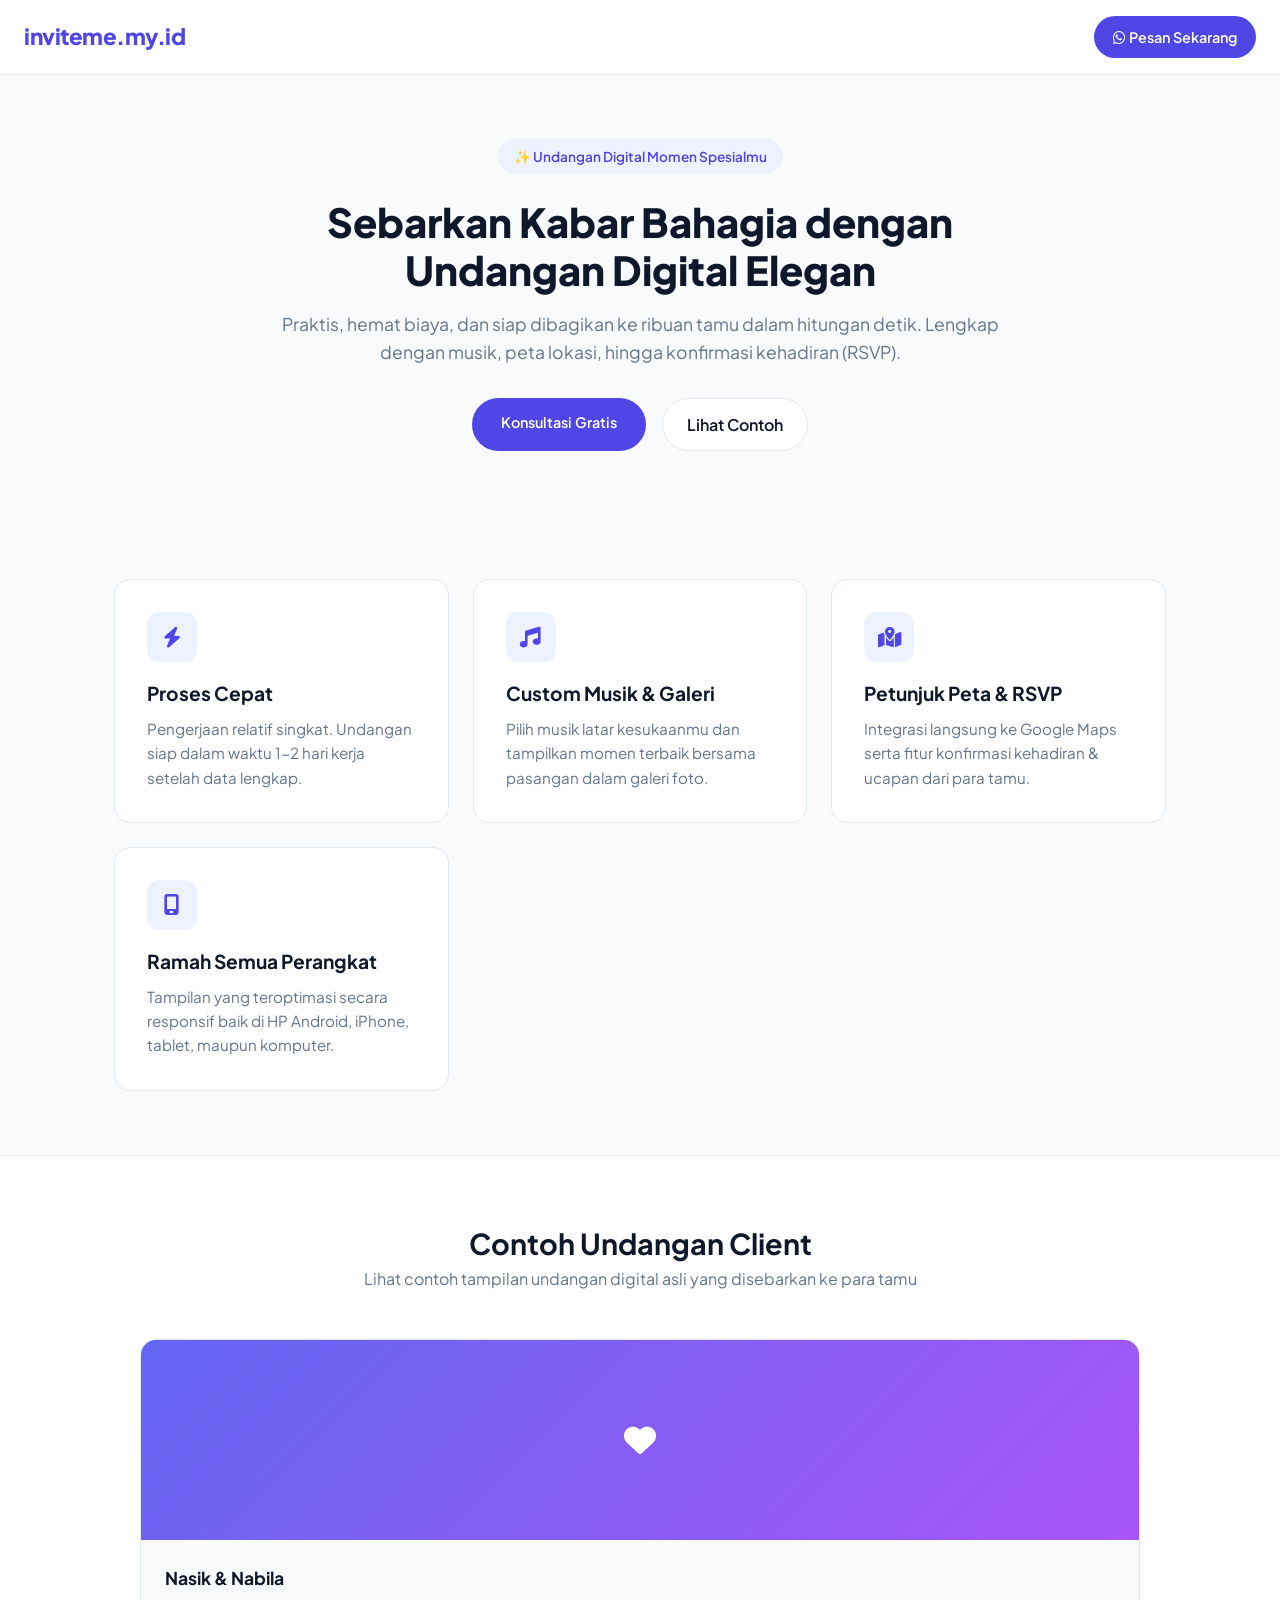
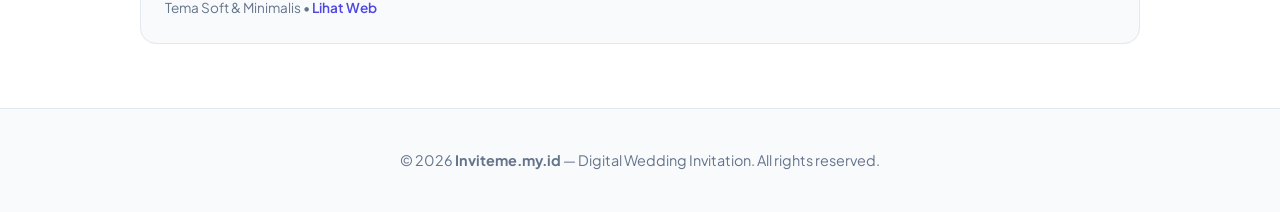
==== commit 13a60f3c: "Update print statement from 'Hello' to 'Goodbye'" ====
--- a/index.html
+++ b/index.html
@@ -3,547 +3,335 @@
 <head>
     <meta charset="UTF-8">
     <meta name="viewport" content="width=device-width, initial-scale=1.0">
-    <meta name="description" content="The Wedding of Nasik & Nabila - 7 November 2026">
-    <meta name="theme-color" content="#4f1c23">
-    <title>The Wedding of Nasik & Nabila</title>
+    <title>Inviteme.my.id - Jasa Undangan Pernikahan Digital & Online</title>
+    <meta name="description" content="Buat undangan pernikahan digital kekinian, praktis, dan elegan dengan beragam pilihan desain menarik.">
     
-    <!-- Google Fonts -->
+    <!-- Google Fonts & FontAwesome Icons -->
     <link rel="preconnect" href="https://fonts.googleapis.com">
     <link rel="preconnect" href="https://fonts.gstatic.com" crossorigin>
-    <link href="https://fonts.googleapis.com/css2?family=Imperial+Script&family=Playfair+Display:wght@400;700&family=Work+Sans:wght@300;400;500;600&family=Aref+Ruqaa:wght@400;700&display=swap" rel="stylesheet">
-    
-    <link rel="stylesheet" href="css/style.css">
+    <link href="https://fonts.googleapis.com/css2?family=Plus+Jakarta+Sans:wght@400;500;600;700;800&display=swap" rel="stylesheet">
+    <link rel="stylesheet" href="https://cdnjs.cloudflare.com/ajax/libs/font-awesome/6.4.0/css/all.min.css">
+
+    <style>
+        :root {
+            --primary: #4F46E5;
+            --primary-hover: #4338CA;
+            --dark: #0F172A;
+            --gray: #64748B;
+            --light: #F8FAFC;
+            --white: #FFFFFF;
+        }
+
+        * {
+            margin: 0;
+            padding: 0;
+            box-sizing: border-box;
+            font-family: 'Plus Jakarta Sans', sans-serif;
+        }
+
+        body {
+            background-color: var(--light);
+            color: var(--dark);
+            line-height: 1.6;
+        }
+
+        /* Navbar */
+        nav {
+            background: rgba(255, 255, 255, 0.9);
+            backdrop-filter: blur(10px);
+            position: sticky;
+            top: 0;
+            z-index: 100;
+            border-bottom: 1px solid #E2E8F0;
+            padding: 1rem 1.5rem;
+            display: flex;
+            justify-content: space-between;
+            align-items: center;
+        }
+
+        .logo {
+            font-size: 1.4rem;
+            font-weight: 800;
+            color: var(--primary);
+            text-decoration: none;
+            letter-spacing: -0.5px;
+        }
+
+        .nav-btn {
+            background: var(--primary);
+            color: var(--white);
+            padding: 0.6rem 1.2rem;
+            border-radius: 99px;
+            text-decoration: none;
+            font-weight: 600;
+            font-size: 0.9rem;
+            transition: all 0.3s;
+        }
+
+        .nav-btn:hover {
+            background: var(--primary-hover);
+            transform: translateY(-2px);
+        }
+
+        /* Hero Section */
+        .hero {
+            padding: 4rem 1.5rem;
+            text-align: center;
+            max-width: 800px;
+            margin: 0 auto;
+        }
+
+        .badge {
+            background: #EEF2FF;
+            color: var(--primary);
+            padding: 0.4rem 1rem;
+            border-radius: 99px;
+            font-size: 0.85rem;
+            font-weight: 600;
+            display: inline-block;
+            margin-bottom: 1.5rem;
+        }
+
+        .hero h1 {
+            font-size: 2.5rem;
+            font-weight: 800;
+            line-height: 1.2;
+            margin-bottom: 1rem;
+            color: var(--dark);
+        }
+
+        .hero p {
+            color: var(--gray);
+            font-size: 1.1rem;
+            margin-bottom: 2rem;
+        }
+
+        .hero-btns {
+            display: flex;
+            gap: 1rem;
+            justify-content: center;
+            flex-wrap: wrap;
+        }
+
+        .btn-secondary {
+            background: var(--white);
+            color: var(--dark);
+            border: 1px solid #E2E8F0;
+            padding: 0.8rem 1.5rem;
+            border-radius: 99px;
+            text-decoration: none;
+            font-weight: 600;
+            transition: all 0.3s;
+        }
+
+        .btn-secondary:hover {
+            border-color: var(--primary);
+            color: var(--primary);
+        }
+
+        /* Section Title */
+        .section-title {
+            text-align: center;
+            margin-bottom: 3rem;
+        }
+
+        .section-title h2 {
+            font-size: 1.8rem;
+            font-weight: 700;
+        }
+
+        .section-title p {
+            color: var(--gray);
+        }
+
+        /* Features Section */
+        .features {
+            padding: 4rem 1.5rem;
+            max-width: 1100px;
+            margin: 0 auto;
+            display: grid;
+            grid-template-columns: repeat(auto-fit, minmax(250px, 1fr));
+            gap: 1.5rem;
+        }
+
+        .feature-card {
+            background: var(--white);
+            padding: 2rem;
+            border-radius: 16px;
+            border: 1px solid #E2E8F0;
+            transition: all 0.3s;
+        }
+
+        .feature-card:hover {
+            border-color: var(--primary);
+            transform: translateY(-5px);
+            box-shadow: 0 10px 25px -5px rgba(0,0,0,0.05);
+        }
+
+        .feature-icon {
+            width: 50px;
+            height: 50px;
+            background: #EEF2FF;
+            color: var(--primary);
+            border-radius: 12px;
+            display: flex;
+            align-items: center;
+            justify-content: center;
+            font-size: 1.3rem;
+            margin-bottom: 1rem;
+        }
+
+        .feature-card h3 {
+            font-size: 1.2rem;
+            margin-bottom: 0.5rem;
+        }
+
+        .feature-card p {
+            color: var(--gray);
+            font-size: 0.95rem;
+        }
+
+        /* Portfolio Section */
+        .portfolio {
+            padding: 4rem 1.5rem;
+            background: var(--white);
+            border-top: 1px solid #E2E8F0;
+            border-bottom: 1px solid #E2E8F0;
+        }
+
+        .portfolio-grid {
+            max-width: 1000px;
+            margin: 0 auto;
+            display: grid;
+            grid-template-columns: repeat(auto-fit, minmax(280px, 1fr));
+            gap: 2rem;
+        }
+
+        .portfolio-card {
+            border: 1px solid #E2E8F0;
+            border-radius: 16px;
+            overflow: hidden;
+            background: var(--light);
+            text-decoration: none;
+            color: inherit;
+            transition: all 0.3s;
+        }
+
+        .portfolio-card:hover {
+            transform: translateY(-5px);
+            box-shadow: 0 15px 30px -10px rgba(0,0,0,0.1);
+        }
+
+        .portfolio-preview {
+            height: 200px;
+            background: linear-gradient(135deg, #6366F1, #A855F7);
+            display: flex;
+            align-items: center;
+            justify-content: center;
+            color: white;
+            font-size: 2rem;
+        }
+
+        .portfolio-info {
+            padding: 1.5rem;
+        }
+
+        .portfolio-info h3 {
+            font-size: 1.1rem;
+            margin-bottom: 0.3rem;
+        }
+
+        .portfolio-info p {
+            color: var(--gray);
+            font-size: 0.85rem;
+        }
+
+        /* Footer */
+        footer {
+            text-align: center;
+            padding: 2.5rem 1.5rem;
+            color: var(--gray);
+            font-size: 0.9rem;
+        }
+
+        /* Responsive Adjustment */
+        @media (max-width: 768px) {
+            .hero h1 {
+                font-size: 2rem;
+            }
+        }
+    </style>
 </head>
-<body class="no-scroll">
-
-    <!-- Cover Section -->
-    <div id="cover" class="cover">
-        <div class="cover-content">
-            <div class="cover-arch">
-                <img src="https://res.cloudinary.com/lkvmumpl/image/upload/f_auto,q_auto,w_500/v1790612150/red_rose.png" 
-                     alt="Rose" 
-                     class="rose rose-top-right parallax-flower" 
-                     data-speed="0.08"
-                     loading="eager">
-                <img src="https://res.cloudinary.com/lkvmumpl/image/upload/f_auto,q_auto,w_500/v1790612150/red_rose.png" 
-                     alt="Rose" 
-                     class="rose rose-bottom-left parallax-flower" 
-                     data-speed="0.10"
-                     loading="eager">
-                
-                <img src="https://res.cloudinary.com/lkvmumpl/image/upload/f_auto,q_auto,w_300/v1790612148/Logo_N.png" 
-                     alt="NN Logo" 
-                     class="cover-logo"
-                     loading="eager">
-                
-                <p class="cover-the-wedding">The Wedding of</p>
-                <h1 class="cover-names">
-                    <span class="name-nasik">Nasik</span>
-                    <span class="ampersand">&</span>
-                    <span class="name-nabila">Nabila</span>
-                </h1>
-                
-                <div class="cover-guest">
-                    <label for="guestName">Dear:</label>
-                    <input type="text" 
-                           id="guestName" 
-                           class="guest-name-input" 
-                           value="Tamu Undangan"
-                           placeholder="Nama Tamu">
+<body>
+
+    <!-- Navbar -->
+    <nav>
+        <a href="#" class="logo">inviteme.my.id</a>
+        <a href="https://wa.me/6285136040583?text=Halo%20Inviteme,%20saya%20tertarik%20membuat%20undangan%20digital" target="_blank" class="nav-btn">
+            <i class="fa-brands fa-whatsapp"></i> Pesan Sekarang
+        </a>
+    </nav>
+
+    <!-- Hero Section -->
+    <header class="hero">
+        <span class="badge">✨ Undangan Digital Momen Spesialmu</span>
+        <h1>Sebarkan Kabar Bahagia dengan Undangan Digital Elegan</h1>
+        <p>Praktis, hemat biaya, dan siap dibagikan ke ribuan tamu dalam hitungan detik. Lengkap dengan musik, peta lokasi, hingga konfirmasi kehadiran (RSVP).</p>
+        <div class="hero-btns">
+            <a href="https://wa.me/628XXXXXXXXXX?text=Halo%20Inviteme,%20saya%20mau%20konsultasi%20undangan" class="nav-btn" style="padding: 0.8rem 1.8rem;">Konsultasi Gratis</a>
+            <a href="#contoh" class="btn-secondary">Lihat Contoh</a>
+        </div>
+    </header>
+
+    <!-- Features -->
+    <section class="features">
+        <div class="feature-card">
+            <div class="feature-icon"><i class="fa-solid fa-bolt"></i></div>
+            <h3>Proses Cepat</h3>
+            <p>Pengerjaan relatif singkat. Undangan siap dalam waktu 1-2 hari kerja setelah data lengkap.</p>
+        </div>
+        <div class="feature-card">
+            <div class="feature-icon"><i class="fa-solid fa-music"></i></div>
+            <h3>Custom Musik & Galeri</h3>
+            <p>Pilih musik latar kesukaanmu dan tampilkan momen terbaik bersama pasangan dalam galeri foto.</p>
+        </div>
+        <div class="feature-card">
+            <div class="feature-icon"><i class="fa-solid fa-map-location-dot"></i></div>
+            <h3>Petunjuk Peta & RSVP</h3>
+            <p>Integrasi langsung ke Google Maps serta fitur konfirmasi kehadiran & ucapan dari para tamu.</p>
+        </div>
+        <div class="feature-card">
+            <div class="feature-icon"><i class="fa-solid fa-mobile-screen"></i></div>
+            <h3>Ramah Semua Perangkat</h3>
+            <p>Tampilan yang teroptimasi secara responsif baik di HP Android, iPhone, tablet, maupun komputer.</p>
+        </div>
+    </section>
+
+    <!-- Portfolio / Contoh Undangan -->
+    <section class="portfolio" id="contoh">
+        <div class="section-title">
+            <h2>Contoh Undangan Client</h2>
+            <p>Lihat contoh tampilan undangan digital asli yang disebarkan ke para tamu</p>
+        </div>
+
+        <div class="portfolio-grid">
+            <!-- Undangan Nasik & Nabila -->
+            <a href="/nasik-nabila/" class="portfolio-card" target="_blank">
+                <div class="portfolio-preview">
+                    <i class="fa-solid fa-heart"></i>
                 </div>
-                
-                <button id="openInvitation" class="btn-open">
-                    <svg width="20" height="16" viewBox="0 0 20 16" fill="none" xmlns="http://www.w3.org/2000/svg">
-                        <path d="M18 0H2C0.9 0 0.00999999 0.9 0.00999999 2L0 14C0 15.1 0.9 16 2 16H18C19.1 16 20 15.1 20 14V2C20 0.9 19.1 0 18 0ZM18 4L10 9L2 4V2L10 7L18 2V4Z" 
-                              fill="currentColor"/>
-                    </svg>
-                    Open Invitation
-                </button>
-            </div>
-        </div>
-    </div>
-
-    <!-- Main Content -->
-    <main id="mainContent" class="main-content">
-        
-        <!-- Qur'an Verse Section -->
-        <section class="section quran-section">
-        
-            <img src="https://res.cloudinary.com/lkvmumpl/image/upload/f_auto,q_auto,w_300/v1790612149/Logo_N2.png" 
-                 alt="NN Logo" 
-                 class="section-logo reveal fade-down" 
-                 data-delay="0"
-                 loading="lazy" 
-                 decoding="async">
-            
-            <p class="quran-arabic reveal fade-up" data-delay="100">
-                وَمِنْ آيَاتِهِ أَنْ خَلَقَ لَكُم مِّنْ أَنفُسِكُمْ أَزْوَاجًا لِّتَسْكُنُوا إِلَيْهَا وَجَعَلَ بَيْنَكُم مَّوَدَّةً وَرَحْمَةً
-            </p>
-            
-            <p class="quran-translation reveal fade-up" data-delay="200">
-                Dan di antara tanda-tanda kebesaran-Nya ialah Dia menciptakan pasangan-pasangan untukmu dari jenismu sendiri, agar kamu cenderung dan merasa tenteram kepadanya, dan Dia menjadikan di antaramu rasa kasih dan sayang.
-            </p>
-            
-            <p class="quran-reference reveal fade-up" data-delay="300">QS. Ar-Rum: 21</p>
-            
-            <p class="quran-closing reveal fade-up" data-delay="400">
-                Semoga setiap langkah menjadi jalan menuju sakinah, mawaddah, wa rahmah.
-            </p>
-        </section>
-
-        <!-- Opening & Profiles Section -->
-        <section class="section profiles-section">
-            <div class="opening-content">
-                <p class="basmalah reveal fade-down">بِسْمِ اللَّهِ الرَّحْمَٰنِ الرَّحِيمِ</p>
-                <p class="salam reveal fade-up">Assalamu'alaikum Warahmatullahi Wabarakatuh</p>
-                <p class="opening-text reveal fade-up">
-                    Maha Suci Allah SWT yang telah menciptakan makhlukNya berpasang-pasangan. Dengan memohon rahmat dan ridho-Nya, kami bermaksud menyelenggarakan syukuran pernikahan putra-putri kami:
-                </p>
-            </div>
-
-            <!-- Groom Profile -->
-            <div class="profile-card reveal">
-                <div class="profile-frame">
-                    <img src="https://res.cloudinary.com/lkvmumpl/image/upload/f_auto,q_auto,w_500/v1790612150/red_rose.png" 
-                         alt="Rose" 
-                         class="rose rose-frame-tl parallax-flower" 
-                         data-speed="0.12"
-                         loading="lazy" 
-                         decoding="async">
-                    <img src="https://res.cloudinary.com/lkvmumpl/image/upload/f_auto,q_auto,w_500/v1790612150/red_rose.png" 
-                         alt="Rose" 
-                         class="rose rose-frame-br parallax-flower" 
-                         data-speed="0.10"
-                         loading="lazy" 
-                         decoding="async">
-                    
-                    <div class="frame-wrapper">
-                        <img src="https://res.cloudinary.com/lkvmumpl/image/upload/f_auto,q_auto,w_700/v1790612537/latar_frame.png" 
-                             alt="" 
-                             class="frame-bg"
-                             loading="lazy" 
-                             decoding="async">
-                        <div class="frame-clip">
-                            <img src="https://res.cloudinary.com/lkvmumpl/image/upload/f_auto,q_auto,w_700/v1790612151/pengantin_cowo.png" 
-                                 alt="Ahmad Nasik Maulal Haqqi" 
-                                 class="couple-photo"
-                                 loading="lazy" 
-                                 decoding="async">
-                        </div>
-                        <img src="https://res.cloudinary.com/lkvmumpl/image/upload/f_auto,q_auto,w_700/v1790612148/frame_photo.png" 
-                             alt="" 
-                             class="frame-border"
-                             loading="lazy" 
-                             decoding="async">
-                    </div>
+                <div class="portfolio-info">
+                    <h3>Nasik & Nabila</h3>
+                    <p>Tema Soft & Minimalis • <span style="color: var(--primary); font-weight: 600;">Lihat Web</span></p>
                 </div>
-                
-                <p class="profile-script">Nasik</p>
-                <h3 class="profile-name">AHMAD NASIK MAULAL HAQQI</h3>
-                <p class="profile-parents">Putra ke-1 dari:<br>Bpk. Abdullah Hafidz & Ibu A. Karimah</p>
-                <a href="https://instagram.com/maulal_khan" target="_blank" rel="noopener" class="btn-instagram">
-                    <svg width="20" height="20" viewBox="0 0 20 20" fill="none" xmlns="http://www.w3.org/2000/svg">
-                        <path d="M10 1.802c2.67 0 2.987.01 4.041.059 2.71.123 3.975 1.409 4.099 4.099.048 1.054.057 1.37.057 4.04 0 2.672-.01 2.988-.057 4.042-.124 2.687-1.387 3.975-4.1 4.099-1.054.048-1.37.058-4.04.058-2.67 0-2.987-.01-4.04-.058-2.717-.124-3.977-1.416-4.1-4.1-.048-1.054-.058-1.37-.058-4.041 0-2.67.01-2.986.058-4.04.124-2.69 1.387-3.977 4.1-4.1 1.054-.048 1.37-.058 4.04-.058zM10 0C7.284 0 6.944.012 5.877.06 2.246.227.228 2.242.06 5.877.01 6.944 0 7.284 0 10s.012 3.057.06 4.123c.167 3.632 2.182 5.65 5.817 5.817 1.067.048 1.407.06 4.123.06s3.057-.012 4.123-.06c3.629-.167 5.652-2.182 5.816-5.817.05-1.066.061-1.407.061-4.123s-.012-3.056-.06-4.123C19.773 2.24 17.755.228 14.123.06 13.056.01 12.716 0 10 0zm0 4.865a5.135 5.135 0 100 10.27 5.135 5.135 0 000-10.27zm0 8.468a3.333 3.333 0 110-6.666 3.333 3.333 0 010 6.666zm5.338-9.87a1.2 1.2 0 100 2.4 1.2 1.2 0 000-2.4z" 
-                              fill="currentColor"/>
-                    </svg>
-                    @maulal_khan
-                </a>
-            </div>
-
-            <!-- Heart Divider -->
-            <div class="heart-divider reveal">
-                <svg width="24" height="24" viewBox="0 0 24 24" fill="none" xmlns="http://www.w3.org/2000/svg">
-                    <path d="M12 21.35l-1.45-1.32C5.4 15.36 2 12.28 2 8.5 2 5.42 4.42 3 7.5 3c1.74 0 3.41.81 4.5 2.09C13.09 3.81 14.76 3 16.5 3 19.58 3 22 5.42 22 8.5c0 3.78-3.4 6.86-8.55 11.54L12 21.35z" fill="#ffd285"/>
-                </svg>
-                <svg width="24" height="24" viewBox="0 0 24 24" fill="none" xmlns="http://www.w3.org/2000/svg">
-                    <path d="M12 21.35l-1.45-1.32C5.4 15.36 2 12.28 2 8.5 2 5.42 4.42 3 7.5 3c1.74 0 3.41.81 4.5 2.09C13.09 3.81 14.76 3 16.5 3 19.58 3 22 5.42 22 8.5c0 3.78-3.4 6.86-8.55 11.54L12 21.35z" fill="#ffd285"/>
-                </svg>
-                <svg width="24" height="24" viewBox="0 0 24 24" fill="none" xmlns="http://www.w3.org/2000/svg">
-                    <path d="M12 21.35l-1.45-1.32C5.4 15.36 2 12.28 2 8.5 2 5.42 4.42 3 7.5 3c1.74 0 3.41.81 4.5 2.09C13.09 3.81 14.76 3 16.5 3 19.58 3 22 5.42 22 8.5c0 3.78-3.4 6.86-8.55 11.54L12 21.35z" fill="#ffd285"/>
-                </svg>
-            </div>
-
-            <!-- Bride Profile -->
-            <div class="profile-card reveal">
-                <div class="profile-frame">
-                    <img src="https://res.cloudinary.com/lkvmumpl/image/upload/f_auto,q_auto,w_500/v1790612150/red_rose.png" 
-                         alt="Rose" 
-                         class="rose rose-frame-tl parallax-flower" 
-                         data-speed="0.15"
-                         loading="lazy" 
-                         decoding="async">
-                    <img src="https://res.cloudinary.com/lkvmumpl/image/upload/f_auto,q_auto,w_500/v1790612150/red_rose.png" 
-                         alt="Rose" 
-                         class="rose rose-frame-br parallax-flower" 
-                         data-speed="0.11"
-                         loading="lazy" 
-                         decoding="async">
-                    
-                    <div class="frame-wrapper">
-                        <img src="https://res.cloudinary.com/lkvmumpl/image/upload/f_auto,q_auto,w_700/v1790612537/latar_frame.png" 
-                             alt="" 
-                             class="frame-bg"
-                             loading="lazy" 
-                             decoding="async">
-                        <div class="frame-clip">
-                            <img src="https://res.cloudinary.com/lkvmumpl/image/upload/f_auto,q_auto,w_700/v1790612539/pengantin_cewe.png" 
-                                 alt="Nabila Husna" 
-                                 class="couple-photo"
-                                 loading="lazy" 
-                                 decoding="async">
-                        </div>
-                        <img src="https://res.cloudinary.com/lkvmumpl/image/upload/f_auto,q_auto,w_700/v1790612148/frame_photo.png" 
-                             alt="" 
-                             class="frame-border"
-                             loading="lazy" 
-                             decoding="async">
-                    </div>
-                </div>
-                
-                <p class="profile-script">Nabila</p>
-                <h3 class="profile-name">NABILA HUSNA</h3>
-                <p class="profile-parents">Putri Ke-8 dari:<br>Bpk. K. Zainal Abidin (Alm) & Ibu Maemunatin</p>
-                <a href="https://instagram.com/husna.eljaziel_" target="_blank" rel="noopener" class="btn-instagram">
-                    <svg width="20" height="20" viewBox="0 0 20 20" fill="none" xmlns="http://www.w3.org/2000/svg">
-                        <path d="M10 1.802c2.67 0 2.987.01 4.041.059 2.71.123 3.975 1.409 4.099 4.099.048 1.054.057 1.37.057 4.04 0 2.672-.01 2.988-.057 4.042-.124 2.687-1.387 3.975-4.1 4.099-1.054.048-1.37.058-4.04.058-2.67 0-2.987-.01-4.04-.058-2.717-.124-3.977-1.416-4.1-4.1-.048-1.054-.058-1.37-.058-4.041 0-2.67.01-2.986.058-4.04.124-2.69 1.387-3.977 4.1-4.1 1.054-.048 1.37-.058 4.04-.058zM10 0C7.284 0 6.944.012 5.877.06 2.246.227.228 2.242.06 5.877.01 6.944 0 7.284 0 10s.012 3.057.06 4.123c.167 3.632 2.182 5.65 5.817 5.817 1.067.048 1.407.06 4.123.06s3.057-.012 4.123-.06c3.629-.167 5.652-2.182 5.816-5.817.05-1.066.061-1.407.061-4.123s-.012-3.056-.06-4.123C19.773 2.24 17.755.228 14.123.06 13.056.01 12.716 0 10 0zm0 4.865a5.135 5.135 0 100 10.27 5.135 5.135 0 000-10.27zm0 8.468a3.333 3.333 0 110-6.666 3.333 3.333 0 010 6.666zm5.338-9.87a1.2 1.2 0 100 2.4 1.2 1.2 0 000-2.4z" 
-                              fill="currentColor"/>
-                    </svg>
-                    @husna.eljaziel_
-                </a>
-            </div>
-
-            <!-- Save The Date -->
-            <div class="save-date">
-                <img src="https://res.cloudinary.com/lkvmumpl/image/upload/f_auto,q_auto,w_300/v1790612149/Logo_N2.png" 
-                     alt="NN Logo" 
-                     class="section-logo reveal fade-down" 
-                     data-delay="600"
-                     loading="lazy" 
-                     decoding="async">
-                <h2 class="save-date-title reveal fade-up" data-delay="700">Save The Date</h2>
-                <p class="save-date-full reveal fade-up" data-delay="800">SABTU, 7 NOVEMBER 2026</p>
-                
-                <div class="countdown reveal fade-up" data-delay="900">
-                    <div class="countdown-box">
-                        <span class="countdown-value" id="days">00</span>
-                        <span class="countdown-label">Hari</span>
-                    </div>
-                    <div class="countdown-box">
-                        <span class="countdown-value" id="hours">00</span>
-                        <span class="countdown-label">Jam</span>
-                    </div>
-                    <div class="countdown-box">
-                        <span class="countdown-value" id="minutes">00</span>
-                        <span class="countdown-label">Menit</span>
-                    </div>
-                    <div class="countdown-box">
-                        <span class="countdown-value" id="seconds">00</span>
-                        <span class="countdown-label">Detik</span>
-                    </div>
-                </div>
-                
-                <p class="invitation-text reveal fade-up" data-delay="1000">
-                    Dengan memohon rahmat dan ridho Allah SWT, kami mengundang Bapak/Ibu/Saudara/i, untuk menghadiri acara pernikahan kami:
-                </p>
-            </div>
-        </section>
-
-        <!-- Events Section -->
-        <section class="section events-section">
-            <div class="event-card reveal fade-up" data-delay="0">
-                <img src="https://res.cloudinary.com/lkvmumpl/image/upload/f_auto,q_auto,w_500/v1790612150/red_rose.png" 
-                     alt="Rose" 
-                     class="rose rose-event-left parallax-flower" 
-                     data-speed="0.09"
-                     loading="lazy" 
-                     decoding="async">
-                
-                <div class="event-plate">
-                    <img src="https://res.cloudinary.com/lkvmumpl/image/upload/f_auto,q_auto,w_900/v1790612153/plate.png" 
-                         alt="" 
-                         class="plate-bg"
-                         loading="lazy" 
-                         decoding="async">
-                    <div class="event-content">
-                        <h3 class="event-title">Akad Nikah</h3>
-                        <p class="event-day">SABTU</p>
-                        <p class="event-date">7 NOVEMBER</p>
-                        <p class="event-year">2026</p>
-                        <hr class="event-divider">
-                        <p class="event-time">08.30 WIB</p>
-                        <p class="event-venue">Masjid Al Huda Al Jazil</p>
-                        <p class="event-address">Pulosari, Papar, Kec. Papar, Kabupaten Kediri, Jawa Timur</p>
-                        <a href="https://maps.app.goo.gl/vzopfr5K5cSjZt2SA" target="_blank" rel="noopener" class="btn-map">
-                            <svg width="16" height="20" viewBox="0 0 16 20" fill="none" xmlns="http://www.w3.org/2000/svg">
-                                <path d="M8 0C3.58 0 0 3.58 0 8c0 5.54 8 12 8 12s8-6.46 8-12c0-4.42-3.58-8-8-8zm0 10.99c-1.38 0-2.5-1.12-2.5-2.5s1.12-2.5 2.5-2.5 2.5 1.12 2.5 2.5-1.12 2.5-2.5 2.5z" 
-                                      fill="currentColor"/>
-                            </svg>
-                            Google Map
-                        </a>
-                    </div>
-                </div>
-            </div>
-
-            <div class="event-card reveal fade-up" data-delay="200">
-                <img src="https://res.cloudinary.com/lkvmumpl/image/upload/f_auto,q_auto,w_500/v1790612150/red_rose.png" 
-                     alt="Rose" 
-                     class="rose rose-event-right parallax-flower" 
-                     data-speed="0.13"
-                     loading="lazy" 
-                     decoding="async">
-                
-                <div class="event-plate">
-                    <img src="https://res.cloudinary.com/lkvmumpl/image/upload/f_auto,q_auto,w_900/v1790612153/plate.png" 
-                         alt="" 
-                         class="plate-bg"
-                         loading="lazy" 
-                         decoding="async">
-                    <div class="event-content">
-                        <h3 class="event-title">Resepsi 1</h3>
-                        <p class="event-day">SABTU</p>
-                        <p class="event-date">7 NOVEMBER</p>
-                        <p class="event-year">2026</p>
-                        <hr class="event-divider">
-                        <p class="event-time">09.00 WIB</p>
-                        <p class="event-venue">Rumah Mempelai Wanita</p>
-                        <p class="event-address">Jl. KH. Sarbini rt 3/rw 1 utara masjid Pulosari, kec. Papar kab. Kediri</p>
-                        <a href="https://maps.app.goo.gl/vzopfr5K5cSjZt2SA" target="_blank" rel="noopener" class="btn-map">
-                            <svg width="16" height="20" viewBox="0 0 16 20" fill="none" xmlns="http://www.w3.org/2000/svg">
-                                <path d="M8 0C3.58 0 0 3.58 0 8c0 5.54 8 12 8 12s8-6.46 8-12c0-4.42-3.58-8-8-8zm0 10.99c-1.38 0-2.5-1.12-2.5-2.5s1.12-2.5 2.5-2.5 2.5 1.12 2.5 2.5-1.12 2.5-2.5 2.5z" 
-                                      fill="currentColor"/>
-                            </svg>
-                            Google Map
-                        </a>
-                    </div>
-                </div>
-            </div>
-
-            <div class="event-card reveal fade-up" data-delay="400">
-                <img src="https://res.cloudinary.com/lkvmumpl/image/upload/f_auto,q_auto,w_500/v1790612150/red_rose.png" 
-                     alt="Rose" 
-                     class="rose rose-event-left parallax-flower" 
-                     data-speed="0.07"
-                     loading="lazy" 
-                     decoding="async">
-                
-                <div class="event-plate">
-                    <img src="https://res.cloudinary.com/lkvmumpl/image/upload/f_auto,q_auto,w_900/v1790612153/plate.png" 
-                         alt="" 
-                         class="plate-bg"
-                         loading="lazy" 
-                         decoding="async">
-                    <div class="event-content">
-                        <h3 class="event-title">Resepsi 2</h3>
-                        <p class="event-day">MINGGU</p>
-                        <p class="event-date">15 NOVEMBER</p>
-                        <p class="event-year">2026</p>
-                        <hr class="event-divider">
-                        <p class="event-time">13.00 WIB</p>
-                        <p class="event-venue">Rumah Mempelai Pria</p>
-                        <p class="event-address">Perum Delta Residence Blok A no. 2, Ngudi, Punggul, Kec. Gedangan, Kab. Sidoarjo, Jawa Timur</p>
-                        <a href="https://maps.app.goo.gl/87FwfoUdNoeTLBg79" target="_blank" rel="noopener" class="btn-map">
-                            <svg width="16" height="20" viewBox="0 0 16 20" fill="none" xmlns="http://www.w3.org/2000/svg">
-                                <path d="M8 0C3.58 0 0 3.58 0 8c0 5.54 8 12 8 12s8-6.46 8-12c0-4.42-3.58-8-8-8zm0 10.99c-1.38 0-2.5-1.12-2.5-2.5s1.12-2.5 2.5-2.5 2.5 1.12 2.5 2.5-1.12 2.5-2.5 2.5z" 
-                                      fill="currentColor"/>
-                            </svg>
-                            Google Map
-                        </a>
-                    </div>
-                </div>
-            </div>
-        </section>
-
-        <!-- Gift & Wishes Section -->
-        <section class="section gift-section">
-            <img src="https://res.cloudinary.com/lkvmumpl/image/upload/f_auto,q_auto,w_500/v1790612150/red_rose.png" 
-                 alt="Rose" 
-                 class="rose rose-gift-top parallax-flower" 
-                 data-speed="0.14"
-                 loading="lazy" 
-                 decoding="async">
-            
-            <h2 class="section-title-script reveal fade-down" data-delay="0">Special Gift</h2>
-            <p class="gift-intro reveal fade-up" data-delay="100">
-                Tanpa mengurangi rasa hormat, bagi Anda yang ingin memberikan tanda kasih dapat melalui rekening / dompet digital berikut:
-            </p>
-
-            <div class="gift-cards">
-                <!-- KARTU 1: DANA -->
-                <div class="gift-card reveal fade-up" data-delay="200">
-                    <a href="https://link.dana.id/minta/087786088186" target="_blank" class="gift-logo-link" title="Buka Aplikasi DANA">
-                        <img src="https://res.cloudinary.com/lkvmumpl/image/upload/v1791858791/Dana_Icon_-_Colored_-_zonalogo.com.svg" alt="Logo DANA" class="bank-logo">
-                    </a>
-                    <h3 class="gift-method">DANA</h3>
-                    <p class="gift-number">0877-8608-8186</p>
-                    <p class="gift-name">a.n. Ahmad Nasik Maulal Haqqi</p>
-                    <button class="btn-copy" data-copy="087786088186">
-                        <svg width="16" height="16" viewBox="0 0 16 16" fill="none" xmlns="http://www.w3.org/2000/svg">
-                            <path d="M13.3333 6H7.33333C6.59695 6 6 6.59695 6 7.33333V13.3333C6 14.0697 6.59695 14.6667 7.33333 14.6667H13.3333C14.0697 14.6667 14.6667 14.0697 14.6667 13.3333V7.33333C14.6667 6.59695 14.0697 6 13.3333 6Z" stroke="currentColor" stroke-width="1.5" stroke-linecap="round" stroke-linejoin="round"/>
-                            <path d="M3.33333 10H2.66667C2.31304 10 1.97391 9.85952 1.72386 9.60948C1.47381 9.35943 1.33333 9.02029 1.33333 8.66667V2.66667C1.33333 2.31304 1.47381 1.97391 1.72386 1.72386C1.97391 1.47381 2.31304 1.33333 2.66667 1.33333H8.66667C9.02029 1.33333 9.35943 1.47381 9.60948 1.72386C9.85952 1.97391 10 2.31304 10 2.66667V3.33333" stroke="currentColor" stroke-width="1.5" stroke-linecap="round" stroke-linejoin="round"/>
-                        </svg>
-                        Salin Nomer Dana
-                    </button>
-                </div>
-
-                <!-- KARTU 2: BANK JAGO -->
-                <div class="gift-card reveal fade-up" data-delay="300">
-                    <a href="https://jago.com" target="_blank" class="gift-logo-link" title="Buka Aplikasi Bank Jago">
-                        <img src="https://res.cloudinary.com/lkvmumpl/image/upload/v1791858791/Bank_Jago.svg" alt="Logo Bank Jago" class="bank-logo">
-                    </a>
-                    <h3 class="gift-method">Bank Jago</h3>
-                    <p class="gift-number">507347173866</p>
-                    <p class="gift-name">a.n. Ahmad Nasik Maulal Haqqi</p>
-                    <button class="btn-copy" data-copy="507347173866">
-                        <svg width="16" height="16" viewBox="0 0 16 16" fill="none" xmlns="http://www.w3.org/2000/svg">
-                            <path d="M13.3333 6H7.33333C6.59695 6 6 6.59695 6 7.33333V13.3333C6 14.0697 6.59695 14.6667 7.33333 14.6667H13.3333C14.0697 14.6667 14.6667 14.0697 14.6667 13.3333V7.33333C14.6667 6.59695 14.0697 6 13.3333 6Z" stroke="currentColor" stroke-width="1.5" stroke-linecap="round" stroke-linejoin="round"/>
-                            <path d="M3.33333 10H2.66667C2.31304 10 1.97391 9.85952 1.72386 9.60948C1.47381 9.35943 1.33333 9.02029 1.33333 8.66667V2.66667C1.33333 2.31304 1.47381 1.97391 1.72386 1.72386C1.97391 1.47381 2.31304 1.33333 2.66667 1.33333H8.66667C9.02029 1.33333 9.35943 1.47381 9.60948 1.72386C9.85952 1.97391 10 2.31304 10 2.66667V3.33333" stroke="currentColor" stroke-width="1.5" stroke-linecap="round" stroke-linejoin="round"/>
-                        </svg>
-                        Salin Rekening Bank
-                    </button>
-                </div>
-
-                <!-- KARTU 3: ALAMAT KIRIM KADO -->
-                <div class="gift-card reveal fade-up" data-delay="400">
-                    <div class="gift-logo-link">
-                        <img src="https://res.cloudinary.com/lkvmumpl/image/upload/v1791858791/gift.svg" alt="Ikon Kado" class="bank-logo">
-                    </div>
-                    <h3 class="gift-method">Alamat Kirim Kado</h3>
-                    <p class="gift-address">Jl. KH. Sarbini rt 3/rw 1 utara masjid Pulosari, kec. Papar kab. Kediri</p>
-                    <p class="gift-name">a.n. Nabila Husna</p>
-                    <button class="btn-copy" data-copy="Jl. KH. Sarbini rt 3/rw 1 utara masjid Pulosari, kec. Papar kab. Kediri">
-                        <svg width="16" height="16" viewBox="0 0 16 16" fill="none" xmlns="http://www.w3.org/2000/svg">
-                            <path d="M13.3333 6H7.33333C6.59695 6 6 6.59695 6 7.33333V13.3333C6 14.0697 6.59695 14.6667 7.33333 14.6667H13.3333C14.0697 14.6667 14.6667 14.0697 14.6667 13.3333V7.33333C14.6667 6.59695 14.0697 6 13.3333 6Z" stroke="currentColor" stroke-width="1.5" stroke-linecap="round" stroke-linejoin="round"/>
-                            <path d="M3.33333 10H2.66667C2.31304 10 1.97391 9.85952 1.72386 9.60948C1.47381 9.35943 1.33333 9.02029 1.33333 8.66667V2.66667C1.33333 2.31304 1.47381 1.97391 1.72386 1.72386C1.97391 1.47381 2.31304 1.33333 2.66667 1.33333H8.66667C9.02029 1.33333 9.35943 1.47381 9.60948 1.72386C9.85952 1.97391 10 2.31304 10 2.66667V3.33333" stroke="currentColor" stroke-width="1.5" stroke-linecap="round" stroke-linejoin="round"/>
-                        </svg>
-                        Salin Alamat
-                    </button>
-                </div>
-            </div>
-
-            <!-- Wishes Section -->
-            <div class="wishes-section">
-                <h2 class="section-title-script reveal" data-aos="fade-down">Wishes</h2>
-                <p class="wishes-intro reveal" data-aos="fade-up" data-aos-delay="100">Secarik Ucapan Selamat dan Do'a dari Kalian</p>
-
-                <div class="wishes-stats reveal" data-aos="fade-up" data-aos-delay="200">
-                    <p class="comment-count" id="commentCount">0 Comments</p>
-                    <div class="stats-boxes">
-                        <div class="stat-box">
-                            <span class="stat-value" id="statHadir">0</span>
-                            <span class="stat-label">Hadir</span>
-                        </div>
-                        <div class="stat-box">
-                            <span class="stat-value" id="statTidakHadir">0</span>
-                            <span class="stat-label">Tidak Hadir</span>
-                        </div>
-                    </div>
-                </div>
-
-                <form id="rsvpForm" class="rsvp-form reveal" data-aos="fade-up" data-aos-delay="300">
-                    <input type="text" 
-                           id="rsvpName" 
-                           name="Nama" 
-                           placeholder="Nama" 
-                           required>
-                    
-                    <div class="jumlah-tamu-wrapper">
-                        <span class="jumlah-tamu-label">Jumlah Tamu</span>
-                        <div class="jumlah-stepper">
-                            <button type="button" class="stepper-btn" id="decreaseBtn" aria-label="Kurangi jumlah tamu">−</button>
-                            <span class="stepper-value" id="jumlahValue">1</span>
-                            <button type="button" class="stepper-btn" id="increaseBtn" aria-label="Tambah jumlah tamu">+</button>
-                        </div>
-                        <input type="hidden" id="rsvpJumlah" name="Jumlah" value="1" required>
-                    </div>
-                    
-                    <select id="rsvpStatus" name="Status" required>
-                        <option value="">Konfirmasi Kehadiran</option>
-                        <option value="Hadir">Hadir</option>
-                        <option value="Tidak Hadir">Tidak Hadir</option>
-                    </select>
-                    
-                    <textarea id="rsvpPesan" 
-                              name="Pesan" 
-                              placeholder="Tulis ucapan dan doa terbaik..." 
-                              rows="4" 
-                              required></textarea>
-                    
-                    <button type="submit" class="btn-submit" id="btnSubmit">Kirim</button>
-                    <p class="form-message" id="formMessage"></p>
-                </form>
-
-                <div id="wishesList" class="wishes-list">
-                    <div class="wishes-loading">Memuat ucapan...</div>
-                </div>
-            </div>
-        </section>
-
-        <!-- Closing Section -->
-        <section class="section closing-section">
-            <img src="https://res.cloudinary.com/lkvmumpl/image/upload/f_auto,q_auto,w_300/v1790612148/Logo_N.png" 
-                 alt="NN Logo" 
-                 class="section-logo reveal" 
-                 data-aos="fade-down"
-                 loading="lazy" 
-                 decoding="async">
-            
-            <p class="closing-text reveal" data-aos="fade-up" data-aos-delay="100">
-                Merupakan suatu kehormatan dan kebahagiaan bagi kami apabila Bapak/Ibu/Saudara/i berkenan hadir untuk memberikan doa restu secara langsung kepada kedua mempelai.
-            </p>
-            
-            <p class="closing-regards reveal" data-aos="fade-up" data-aos-delay="200">Kami yang Berbahagia</p>
-            <h2 class="closing-names reveal" data-aos="fade-up" data-aos-delay="300">Nasik & Nabila</h2>
-            
-            <p class="closing-quote reveal" data-aos="fade-up" data-aos-delay="400">
-                Cinta adalah jembatan yang menghubungkan dua jiwa menuju keabadian.
-            </p>
-            <p class="closing-author reveal" data-aos="fade-up" data-aos-delay="500">- Jalaludin al-Rumi -</p>
-            
-            <img src="https://res.cloudinary.com/lkvmumpl/image/upload/f_auto,q_auto,w_500/v1790612150/red_rose.png" 
-                 alt="Rose" 
-                 class="rose rose-closing parallax-flower reveal" 
-                 data-speed="0.06" 
-                 data-aos="fade-up"
-                 data-aos-delay="600"
-                 loading="lazy" 
-                 decoding="async">
-            
-            <div class="order-now reveal" data-aos="fade-up" data-aos-delay="700">
-                <p class="order-label">Order Now</p>
-                <div class="order-buttons">
-                    <a href="https://wa.me/6285704530262" target="_blank" rel="noopener" class="btn-order" aria-label="WhatsApp">
-                        <svg width="24" height="24" viewBox="0 0 24 24" fill="none" xmlns="http://www.w3.org/2000/svg">
-                            <path d="M17.472 14.382c-.297-.149-1.758-.867-2.03-.967-.273-.099-.471-.148-.67.15-.197.297-.767.966-.94 1.164-.173.199-.347.223-.644.075-.297-.15-1.255-.463-2.39-1.475-.883-.788-1.48-1.761-1.653-2.059-.173-.297-.018-.458.13-.606.134-.133.298-.347.446-.52.149-.174.198-.298.298-.497.099-.198.05-.371-.025-.52-.075-.149-.669-1.612-.916-2.207-.242-.579-.487-.5-.669-.51-.173-.008-.371-.01-.57-.01-.198 0-.52.074-.792.372-.272.297-1.04 1.016-1.04 2.479 0 1.462 1.065 2.875 1.213 3.074.149.198 2.096 3.2 5.077 4.487.709.306 1.262.489 1.694.625.712.227 1.36.195 1.871.118.571-.085 1.758-.719 2.006-1.413.248-.694.248-1.289.173-1.413-.074-.124-.272-.198-.57-.347m-5.421 7.403h-.004a9.87 9.87 0 01-5.031-1.378l-.361-.214-3.741.982.998-3.648-.235-.374a9.86 9.86 0 01-1.51-5.26c.001-5.45 4.436-9.884 9.888-9.884 2.64 0 5.122 1.03 6.988 2.898a9.825 9.825 0 012.893 6.994c-.003 5.45-4.437 9.884-9.885 9.884m8.413-18.297A11.815 11.815 0 0012.05 0C5.495 0 .16 5.335.157 11.892c0 2.096.547 4.142 1.588 5.945L.057 24l6.305-1.654a11.882 11.882 0 005.683 1.448h.005c6.554 0 11.89-5.335 11.893-11.893a11.821 11.821 0 00-3.48-8.413z" 
-                                  fill="currentColor"/>
-                        </svg>
-                    </a>
-                    <a href="https://instagram.com/abdullah_elardasy" target="_blank" rel="noopener" class="btn-order" aria-label="Instagram @abdullah_elardasy">
-                        <svg width="24" height="24" viewBox="0 0 24 24" fill="none" xmlns="http://www.w3.org/2000/svg">
-                            <path d="M12 2.163c3.204 0 3.584.012 4.85.07 3.252.148 4.771 1.691 4.919 4.919.058 1.265.069 1.645.069 4.849 0 3.205-.012 3.584-.069 4.849-.149 3.225-1.664 4.771-4.919 4.919-1.266.058-1.644.07-4.85.07-3.204 0-3.584-.012-4.849-.07-3.26-.149-4.771-1.699-4.919-4.92-.058-1.265-.07-1.644-.07-4.849 0-3.204.013-3.583.07-4.849.149-3.227 1.664-4.771 4.919-4.919 1.266-.057 1.645-.069 4.849-.069zM12 0C8.741 0 8.333.014 7.053.072 2.695.272.273 2.69.073 7.052.014 8.333 0 8.741 0 12c0 3.259.014 3.668.072 4.948.2 4.358 2.618 6.78 6.98 6.98C8.333 23.986 8.741 24 12 24c3.259 0 3.668-.014 4.948-.072 4.354-.2 6.782-2.618 6.979-6.98.059-1.28.073-1.689.073-4.948 0-3.259-.014-3.667-.072-4.947-.196-4.354-2.617-6.78-6.979-6.98C15.668.014 15.259 0 12 0zm0 5.838a6.162 6.162 0 100 12.324 6.162 6.162 0 000-12.324zM12 16a4 4 0 110-8 4 4 0 010 8zm6.406-11.845a1.44 1.44 0 100 2.881 1.44 1.44 0 000-2.881z" 
-                                  fill="currentColor"/>
-                        </svg>
-                    </a>
-                </div>
-            </div>
-        </section>
-
-    </main>
-
-    <!-- Background Music Player -->
-    <button id="musicToggle" class="music-toggle" aria-label="Toggle music" aria-pressed="false" style="display: none;">
-        <svg class="music-icon" width="24" height="24" viewBox="0 0 24 24" fill="none" xmlns="http://www.w3.org/2000/svg">
-            <circle cx="12" cy="12" r="10" stroke="currentColor" stroke-width="2" fill="none"/>
-            <circle cx="12" cy="12" r="3" fill="currentColor"/>
-            <path d="M12 2C6.48 2 2 6.48 2 12s4.48 10 10 10 10-4.48 10-10S17.52 2 12 2zm0 18c-4.41 0-8-3.59-8-8s3.59-8 8-8 8 3.59 8 8-3.59 8-8 8z" fill="currentColor" opacity="0.3"/>
-        </svg>
-    </button>
-    <audio id="bgMusic" loop>
-        <source src="https://res.cloudinary.com/lkvmumpl/video/upload/v1790540029/BiKelma_Menak.mp3" type="audio/mpeg">
-    </audio>
-
-    <!-- Toast Notification -->
-    <div id="toast" class="toast"></div>
-
-    <script src="js/script.js"></script>
+            </a>
+        </div>
+    </section>
+
+    <!-- Footer -->
+    <footer>
+        <p>&copy; 2026 <strong>Inviteme.my.id</strong> — Digital Wedding Invitation. All rights reserved.</p>
+    </footer>
+
 </body>
-</html>+</html>
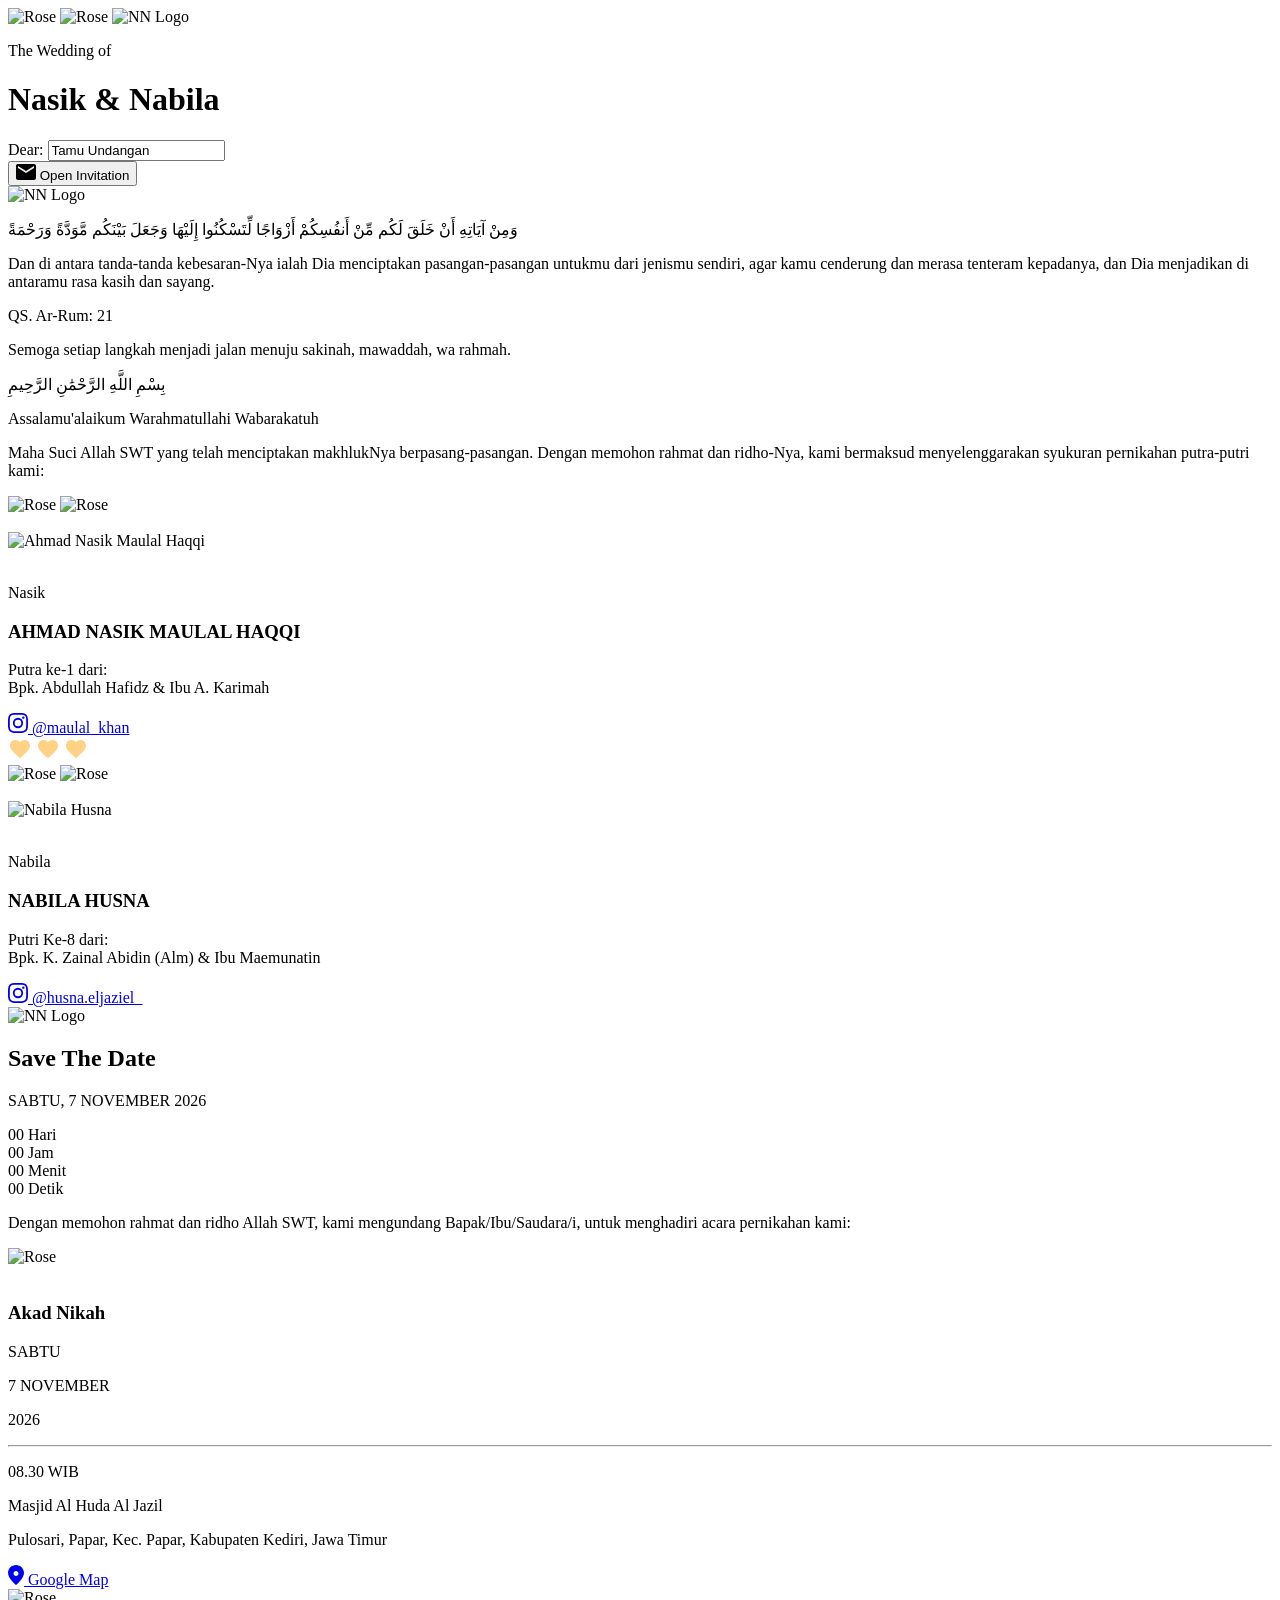
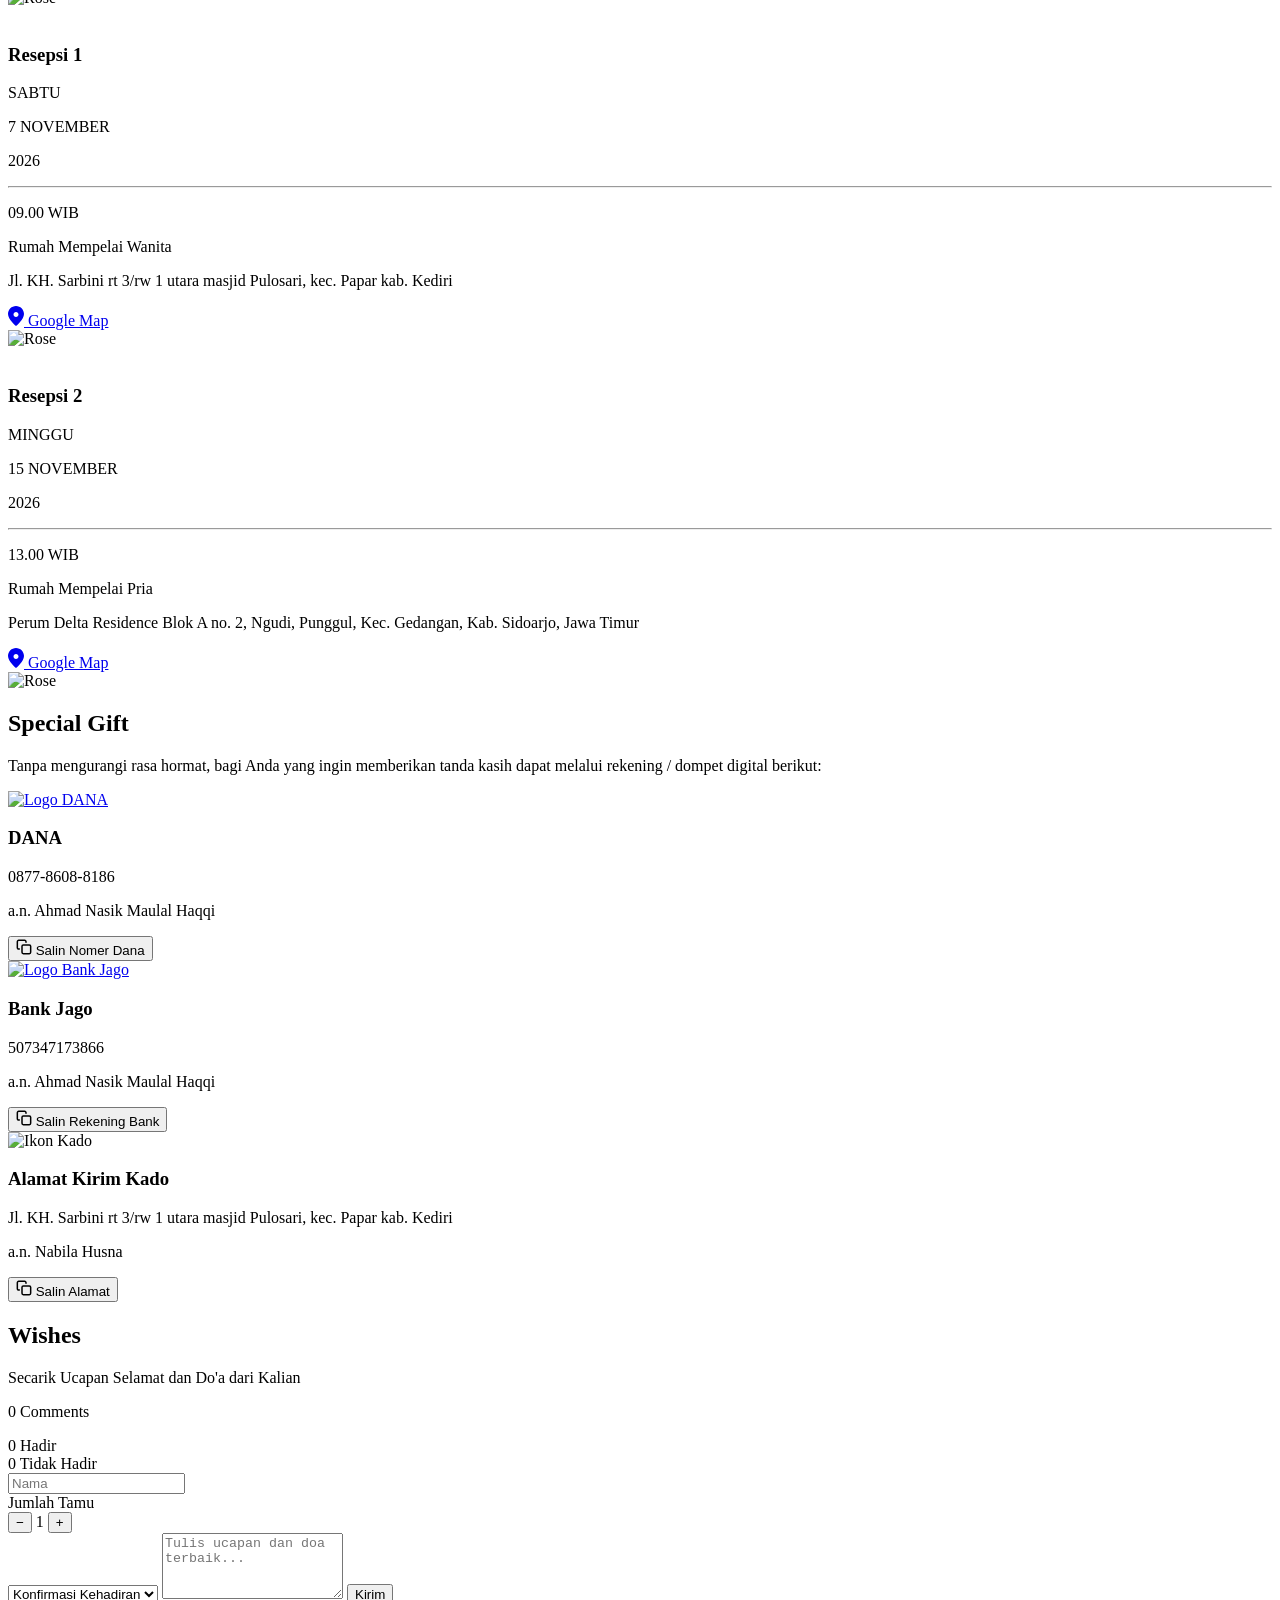
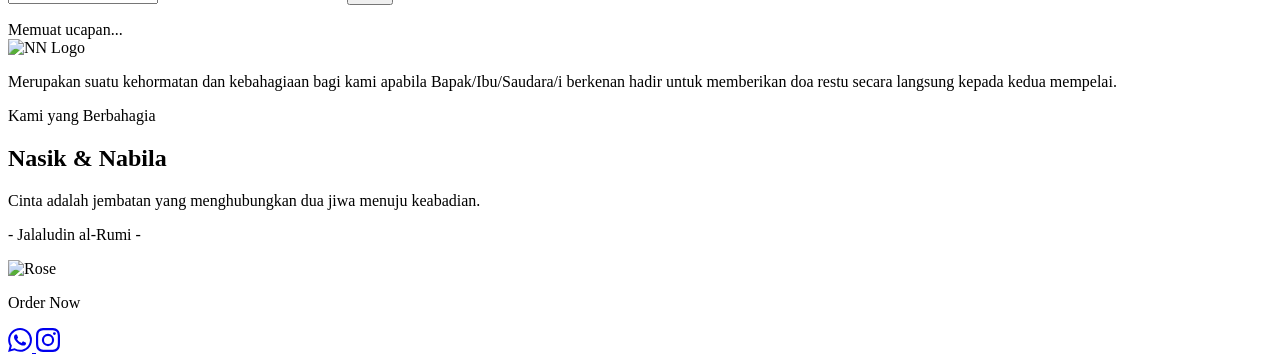
==== commit 17576dad: "Update print statement from 'Hello' to 'Goodbye'" ====
--- a/index.html
+++ b/index.html
@@ -3,335 +3,547 @@
 <head>
     <meta charset="UTF-8">
     <meta name="viewport" content="width=device-width, initial-scale=1.0">
-    <title>Inviteme.my.id - Jasa Undangan Pernikahan Digital & Online</title>
-    <meta name="description" content="Buat undangan pernikahan digital kekinian, praktis, dan elegan dengan beragam pilihan desain menarik.">
+    <meta name="description" content="The Wedding of Nasik & Nabila - 7 November 2026">
+    <meta name="theme-color" content="#4f1c23">
+    <title>The Wedding of Nasik & Nabila</title>
     
-    <!-- Google Fonts & FontAwesome Icons -->
+    <!-- Google Fonts -->
     <link rel="preconnect" href="https://fonts.googleapis.com">
     <link rel="preconnect" href="https://fonts.gstatic.com" crossorigin>
-    <link href="https://fonts.googleapis.com/css2?family=Plus+Jakarta+Sans:wght@400;500;600;700;800&display=swap" rel="stylesheet">
-    <link rel="stylesheet" href="https://cdnjs.cloudflare.com/ajax/libs/font-awesome/6.4.0/css/all.min.css">
-
-    <style>
-        :root {
-            --primary: #4F46E5;
-            --primary-hover: #4338CA;
-            --dark: #0F172A;
-            --gray: #64748B;
-            --light: #F8FAFC;
-            --white: #FFFFFF;
-        }
-
-        * {
-            margin: 0;
-            padding: 0;
-            box-sizing: border-box;
-            font-family: 'Plus Jakarta Sans', sans-serif;
-        }
-
-        body {
-            background-color: var(--light);
-            color: var(--dark);
-            line-height: 1.6;
-        }
-
-        /* Navbar */
-        nav {
-            background: rgba(255, 255, 255, 0.9);
-            backdrop-filter: blur(10px);
-            position: sticky;
-            top: 0;
-            z-index: 100;
-            border-bottom: 1px solid #E2E8F0;
-            padding: 1rem 1.5rem;
-            display: flex;
-            justify-content: space-between;
-            align-items: center;
-        }
-
-        .logo {
-            font-size: 1.4rem;
-            font-weight: 800;
-            color: var(--primary);
-            text-decoration: none;
-            letter-spacing: -0.5px;
-        }
-
-        .nav-btn {
-            background: var(--primary);
-            color: var(--white);
-            padding: 0.6rem 1.2rem;
-            border-radius: 99px;
-            text-decoration: none;
-            font-weight: 600;
-            font-size: 0.9rem;
-            transition: all 0.3s;
-        }
-
-        .nav-btn:hover {
-            background: var(--primary-hover);
-            transform: translateY(-2px);
-        }
-
-        /* Hero Section */
-        .hero {
-            padding: 4rem 1.5rem;
-            text-align: center;
-            max-width: 800px;
-            margin: 0 auto;
-        }
-
-        .badge {
-            background: #EEF2FF;
-            color: var(--primary);
-            padding: 0.4rem 1rem;
-            border-radius: 99px;
-            font-size: 0.85rem;
-            font-weight: 600;
-            display: inline-block;
-            margin-bottom: 1.5rem;
-        }
-
-        .hero h1 {
-            font-size: 2.5rem;
-            font-weight: 800;
-            line-height: 1.2;
-            margin-bottom: 1rem;
-            color: var(--dark);
-        }
-
-        .hero p {
-            color: var(--gray);
-            font-size: 1.1rem;
-            margin-bottom: 2rem;
-        }
-
-        .hero-btns {
-            display: flex;
-            gap: 1rem;
-            justify-content: center;
-            flex-wrap: wrap;
-        }
-
-        .btn-secondary {
-            background: var(--white);
-            color: var(--dark);
-            border: 1px solid #E2E8F0;
-            padding: 0.8rem 1.5rem;
-            border-radius: 99px;
-            text-decoration: none;
-            font-weight: 600;
-            transition: all 0.3s;
-        }
-
-        .btn-secondary:hover {
-            border-color: var(--primary);
-            color: var(--primary);
-        }
-
-        /* Section Title */
-        .section-title {
-            text-align: center;
-            margin-bottom: 3rem;
-        }
-
-        .section-title h2 {
-            font-size: 1.8rem;
-            font-weight: 700;
-        }
-
-        .section-title p {
-            color: var(--gray);
-        }
-
-        /* Features Section */
-        .features {
-            padding: 4rem 1.5rem;
-            max-width: 1100px;
-            margin: 0 auto;
-            display: grid;
-            grid-template-columns: repeat(auto-fit, minmax(250px, 1fr));
-            gap: 1.5rem;
-        }
-
-        .feature-card {
-            background: var(--white);
-            padding: 2rem;
-            border-radius: 16px;
-            border: 1px solid #E2E8F0;
-            transition: all 0.3s;
-        }
-
-        .feature-card:hover {
-            border-color: var(--primary);
-            transform: translateY(-5px);
-            box-shadow: 0 10px 25px -5px rgba(0,0,0,0.05);
-        }
-
-        .feature-icon {
-            width: 50px;
-            height: 50px;
-            background: #EEF2FF;
-            color: var(--primary);
-            border-radius: 12px;
-            display: flex;
-            align-items: center;
-            justify-content: center;
-            font-size: 1.3rem;
-            margin-bottom: 1rem;
-        }
-
-        .feature-card h3 {
-            font-size: 1.2rem;
-            margin-bottom: 0.5rem;
-        }
-
-        .feature-card p {
-            color: var(--gray);
-            font-size: 0.95rem;
-        }
-
-        /* Portfolio Section */
-        .portfolio {
-            padding: 4rem 1.5rem;
-            background: var(--white);
-            border-top: 1px solid #E2E8F0;
-            border-bottom: 1px solid #E2E8F0;
-        }
-
-        .portfolio-grid {
-            max-width: 1000px;
-            margin: 0 auto;
-            display: grid;
-            grid-template-columns: repeat(auto-fit, minmax(280px, 1fr));
-            gap: 2rem;
-        }
-
-        .portfolio-card {
-            border: 1px solid #E2E8F0;
-            border-radius: 16px;
-            overflow: hidden;
-            background: var(--light);
-            text-decoration: none;
-            color: inherit;
-            transition: all 0.3s;
-        }
-
-        .portfolio-card:hover {
-            transform: translateY(-5px);
-            box-shadow: 0 15px 30px -10px rgba(0,0,0,0.1);
-        }
-
-        .portfolio-preview {
-            height: 200px;
-            background: linear-gradient(135deg, #6366F1, #A855F7);
-            display: flex;
-            align-items: center;
-            justify-content: center;
-            color: white;
-            font-size: 2rem;
-        }
-
-        .portfolio-info {
-            padding: 1.5rem;
-        }
-
-        .portfolio-info h3 {
-            font-size: 1.1rem;
-            margin-bottom: 0.3rem;
-        }
-
-        .portfolio-info p {
-            color: var(--gray);
-            font-size: 0.85rem;
-        }
-
-        /* Footer */
-        footer {
-            text-align: center;
-            padding: 2.5rem 1.5rem;
-            color: var(--gray);
-            font-size: 0.9rem;
-        }
-
-        /* Responsive Adjustment */
-        @media (max-width: 768px) {
-            .hero h1 {
-                font-size: 2rem;
-            }
-        }
-    </style>
+    <link href="https://fonts.googleapis.com/css2?family=Imperial+Script&family=Playfair+Display:wght@400;700&family=Work+Sans:wght@300;400;500;600&family=Aref+Ruqaa:wght@400;700&display=swap" rel="stylesheet">
+    
+    <link rel="stylesheet" href="css/style.css">
 </head>
-<body>
-
-    <!-- Navbar -->
-    <nav>
-        <a href="#" class="logo">inviteme.my.id</a>
-        <a href="https://wa.me/6285136040583?text=Halo%20Inviteme,%20saya%20tertarik%20membuat%20undangan%20digital" target="_blank" class="nav-btn">
-            <i class="fa-brands fa-whatsapp"></i> Pesan Sekarang
-        </a>
-    </nav>
-
-    <!-- Hero Section -->
-    <header class="hero">
-        <span class="badge">✨ Undangan Digital Momen Spesialmu</span>
-        <h1>Sebarkan Kabar Bahagia dengan Undangan Digital Elegan</h1>
-        <p>Praktis, hemat biaya, dan siap dibagikan ke ribuan tamu dalam hitungan detik. Lengkap dengan musik, peta lokasi, hingga konfirmasi kehadiran (RSVP).</p>
-        <div class="hero-btns">
-            <a href="https://wa.me/628XXXXXXXXXX?text=Halo%20Inviteme,%20saya%20mau%20konsultasi%20undangan" class="nav-btn" style="padding: 0.8rem 1.8rem;">Konsultasi Gratis</a>
-            <a href="#contoh" class="btn-secondary">Lihat Contoh</a>
+<body class="no-scroll">
+
+    <!-- Cover Section -->
+    <div id="cover" class="cover">
+        <div class="cover-content">
+            <div class="cover-arch">
+                <img src="https://res.cloudinary.com/lkvmumpl/image/upload/f_auto,q_auto,w_500/v1790612150/red_rose.png" 
+                     alt="Rose" 
+                     class="rose rose-top-right parallax-flower" 
+                     data-speed="0.08"
+                     loading="eager">
+                <img src="https://res.cloudinary.com/lkvmumpl/image/upload/f_auto,q_auto,w_500/v1790612150/red_rose.png" 
+                     alt="Rose" 
+                     class="rose rose-bottom-left parallax-flower" 
+                     data-speed="0.10"
+                     loading="eager">
+                
+                <img src="https://res.cloudinary.com/lkvmumpl/image/upload/f_auto,q_auto,w_300/v1790612148/Logo_N.png" 
+                     alt="NN Logo" 
+                     class="cover-logo"
+                     loading="eager">
+                
+                <p class="cover-the-wedding">The Wedding of</p>
+                <h1 class="cover-names">
+                    <span class="name-nasik">Nasik</span>
+                    <span class="ampersand">&</span>
+                    <span class="name-nabila">Nabila</span>
+                </h1>
+                
+                <div class="cover-guest">
+                    <label for="guestName">Dear:</label>
+                    <input type="text" 
+                           id="guestName" 
+                           class="guest-name-input" 
+                           value="Tamu Undangan"
+                           placeholder="Nama Tamu">
+                </div>
+                
+                <button id="openInvitation" class="btn-open">
+                    <svg width="20" height="16" viewBox="0 0 20 16" fill="none" xmlns="http://www.w3.org/2000/svg">
+                        <path d="M18 0H2C0.9 0 0.00999999 0.9 0.00999999 2L0 14C0 15.1 0.9 16 2 16H18C19.1 16 20 15.1 20 14V2C20 0.9 19.1 0 18 0ZM18 4L10 9L2 4V2L10 7L18 2V4Z" 
+                              fill="currentColor"/>
+                    </svg>
+                    Open Invitation
+                </button>
+            </div>
         </div>
-    </header>
-
-    <!-- Features -->
-    <section class="features">
-        <div class="feature-card">
-            <div class="feature-icon"><i class="fa-solid fa-bolt"></i></div>
-            <h3>Proses Cepat</h3>
-            <p>Pengerjaan relatif singkat. Undangan siap dalam waktu 1-2 hari kerja setelah data lengkap.</p>
-        </div>
-        <div class="feature-card">
-            <div class="feature-icon"><i class="fa-solid fa-music"></i></div>
-            <h3>Custom Musik & Galeri</h3>
-            <p>Pilih musik latar kesukaanmu dan tampilkan momen terbaik bersama pasangan dalam galeri foto.</p>
-        </div>
-        <div class="feature-card">
-            <div class="feature-icon"><i class="fa-solid fa-map-location-dot"></i></div>
-            <h3>Petunjuk Peta & RSVP</h3>
-            <p>Integrasi langsung ke Google Maps serta fitur konfirmasi kehadiran & ucapan dari para tamu.</p>
-        </div>
-        <div class="feature-card">
-            <div class="feature-icon"><i class="fa-solid fa-mobile-screen"></i></div>
-            <h3>Ramah Semua Perangkat</h3>
-            <p>Tampilan yang teroptimasi secara responsif baik di HP Android, iPhone, tablet, maupun komputer.</p>
-        </div>
-    </section>
-
-    <!-- Portfolio / Contoh Undangan -->
-    <section class="portfolio" id="contoh">
-        <div class="section-title">
-            <h2>Contoh Undangan Client</h2>
-            <p>Lihat contoh tampilan undangan digital asli yang disebarkan ke para tamu</p>
-        </div>
-
-        <div class="portfolio-grid">
-            <!-- Undangan Nasik & Nabila -->
-            <a href="/nasik-nabila/" class="portfolio-card" target="_blank">
-                <div class="portfolio-preview">
-                    <i class="fa-solid fa-heart"></i>
-                </div>
-                <div class="portfolio-info">
-                    <h3>Nasik & Nabila</h3>
-                    <p>Tema Soft & Minimalis • <span style="color: var(--primary); font-weight: 600;">Lihat Web</span></p>
-                </div>
-            </a>
-        </div>
-    </section>
-
-    <!-- Footer -->
-    <footer>
-        <p>&copy; 2026 <strong>Inviteme.my.id</strong> — Digital Wedding Invitation. All rights reserved.</p>
-    </footer>
-
+    </div>
+
+    <!-- Main Content -->
+    <main id="mainContent" class="main-content">
+        
+        <!-- Qur'an Verse Section -->
+        <section class="section quran-section">
+        
+            <img src="https://res.cloudinary.com/lkvmumpl/image/upload/f_auto,q_auto,w_300/v1790612149/Logo_N2.png" 
+                 alt="NN Logo" 
+                 class="section-logo reveal fade-down" 
+                 data-delay="0"
+                 loading="lazy" 
+                 decoding="async">
+            
+            <p class="quran-arabic reveal fade-up" data-delay="100">
+                وَمِنْ آيَاتِهِ أَنْ خَلَقَ لَكُم مِّنْ أَنفُسِكُمْ أَزْوَاجًا لِّتَسْكُنُوا إِلَيْهَا وَجَعَلَ بَيْنَكُم مَّوَدَّةً وَرَحْمَةً
+            </p>
+            
+            <p class="quran-translation reveal fade-up" data-delay="200">
+                Dan di antara tanda-tanda kebesaran-Nya ialah Dia menciptakan pasangan-pasangan untukmu dari jenismu sendiri, agar kamu cenderung dan merasa tenteram kepadanya, dan Dia menjadikan di antaramu rasa kasih dan sayang.
+            </p>
+            
+            <p class="quran-reference reveal fade-up" data-delay="300">QS. Ar-Rum: 21</p>
+            
+            <p class="quran-closing reveal fade-up" data-delay="400">
+                Semoga setiap langkah menjadi jalan menuju sakinah, mawaddah, wa rahmah.
+            </p>
+        </section>
+
+        <!-- Opening & Profiles Section -->
+        <section class="section profiles-section">
+            <div class="opening-content">
+                <p class="basmalah reveal fade-down">بِسْمِ اللَّهِ الرَّحْمَٰنِ الرَّحِيمِ</p>
+                <p class="salam reveal fade-up">Assalamu'alaikum Warahmatullahi Wabarakatuh</p>
+                <p class="opening-text reveal fade-up">
+                    Maha Suci Allah SWT yang telah menciptakan makhlukNya berpasang-pasangan. Dengan memohon rahmat dan ridho-Nya, kami bermaksud menyelenggarakan syukuran pernikahan putra-putri kami:
+                </p>
+            </div>
+
+            <!-- Groom Profile -->
+            <div class="profile-card reveal">
+                <div class="profile-frame">
+                    <img src="https://res.cloudinary.com/lkvmumpl/image/upload/f_auto,q_auto,w_500/v1790612150/red_rose.png" 
+                         alt="Rose" 
+                         class="rose rose-frame-tl parallax-flower" 
+                         data-speed="0.12"
+                         loading="lazy" 
+                         decoding="async">
+                    <img src="https://res.cloudinary.com/lkvmumpl/image/upload/f_auto,q_auto,w_500/v1790612150/red_rose.png" 
+                         alt="Rose" 
+                         class="rose rose-frame-br parallax-flower" 
+                         data-speed="0.10"
+                         loading="lazy" 
+                         decoding="async">
+                    
+                    <div class="frame-wrapper">
+                        <img src="https://res.cloudinary.com/lkvmumpl/image/upload/f_auto,q_auto,w_700/v1790612537/latar_frame.png" 
+                             alt="" 
+                             class="frame-bg"
+                             loading="lazy" 
+                             decoding="async">
+                        <div class="frame-clip">
+                            <img src="https://res.cloudinary.com/lkvmumpl/image/upload/f_auto,q_auto,w_700/v1790612151/pengantin_cowo.png" 
+                                 alt="Ahmad Nasik Maulal Haqqi" 
+                                 class="couple-photo"
+                                 loading="lazy" 
+                                 decoding="async">
+                        </div>
+                        <img src="https://res.cloudinary.com/lkvmumpl/image/upload/f_auto,q_auto,w_700/v1790612148/frame_photo.png" 
+                             alt="" 
+                             class="frame-border"
+                             loading="lazy" 
+                             decoding="async">
+                    </div>
+                </div>
+                
+                <p class="profile-script">Nasik</p>
+                <h3 class="profile-name">AHMAD NASIK MAULAL HAQQI</h3>
+                <p class="profile-parents">Putra ke-1 dari:<br>Bpk. Abdullah Hafidz & Ibu A. Karimah</p>
+                <a href="https://instagram.com/maulal_khan" target="_blank" rel="noopener" class="btn-instagram">
+                    <svg width="20" height="20" viewBox="0 0 20 20" fill="none" xmlns="http://www.w3.org/2000/svg">
+                        <path d="M10 1.802c2.67 0 2.987.01 4.041.059 2.71.123 3.975 1.409 4.099 4.099.048 1.054.057 1.37.057 4.04 0 2.672-.01 2.988-.057 4.042-.124 2.687-1.387 3.975-4.1 4.099-1.054.048-1.37.058-4.04.058-2.67 0-2.987-.01-4.04-.058-2.717-.124-3.977-1.416-4.1-4.1-.048-1.054-.058-1.37-.058-4.041 0-2.67.01-2.986.058-4.04.124-2.69 1.387-3.977 4.1-4.1 1.054-.048 1.37-.058 4.04-.058zM10 0C7.284 0 6.944.012 5.877.06 2.246.227.228 2.242.06 5.877.01 6.944 0 7.284 0 10s.012 3.057.06 4.123c.167 3.632 2.182 5.65 5.817 5.817 1.067.048 1.407.06 4.123.06s3.057-.012 4.123-.06c3.629-.167 5.652-2.182 5.816-5.817.05-1.066.061-1.407.061-4.123s-.012-3.056-.06-4.123C19.773 2.24 17.755.228 14.123.06 13.056.01 12.716 0 10 0zm0 4.865a5.135 5.135 0 100 10.27 5.135 5.135 0 000-10.27zm0 8.468a3.333 3.333 0 110-6.666 3.333 3.333 0 010 6.666zm5.338-9.87a1.2 1.2 0 100 2.4 1.2 1.2 0 000-2.4z" 
+                              fill="currentColor"/>
+                    </svg>
+                    @maulal_khan
+                </a>
+            </div>
+
+            <!-- Heart Divider -->
+            <div class="heart-divider reveal">
+                <svg width="24" height="24" viewBox="0 0 24 24" fill="none" xmlns="http://www.w3.org/2000/svg">
+                    <path d="M12 21.35l-1.45-1.32C5.4 15.36 2 12.28 2 8.5 2 5.42 4.42 3 7.5 3c1.74 0 3.41.81 4.5 2.09C13.09 3.81 14.76 3 16.5 3 19.58 3 22 5.42 22 8.5c0 3.78-3.4 6.86-8.55 11.54L12 21.35z" fill="#ffd285"/>
+                </svg>
+                <svg width="24" height="24" viewBox="0 0 24 24" fill="none" xmlns="http://www.w3.org/2000/svg">
+                    <path d="M12 21.35l-1.45-1.32C5.4 15.36 2 12.28 2 8.5 2 5.42 4.42 3 7.5 3c1.74 0 3.41.81 4.5 2.09C13.09 3.81 14.76 3 16.5 3 19.58 3 22 5.42 22 8.5c0 3.78-3.4 6.86-8.55 11.54L12 21.35z" fill="#ffd285"/>
+                </svg>
+                <svg width="24" height="24" viewBox="0 0 24 24" fill="none" xmlns="http://www.w3.org/2000/svg">
+                    <path d="M12 21.35l-1.45-1.32C5.4 15.36 2 12.28 2 8.5 2 5.42 4.42 3 7.5 3c1.74 0 3.41.81 4.5 2.09C13.09 3.81 14.76 3 16.5 3 19.58 3 22 5.42 22 8.5c0 3.78-3.4 6.86-8.55 11.54L12 21.35z" fill="#ffd285"/>
+                </svg>
+            </div>
+
+            <!-- Bride Profile -->
+            <div class="profile-card reveal">
+                <div class="profile-frame">
+                    <img src="https://res.cloudinary.com/lkvmumpl/image/upload/f_auto,q_auto,w_500/v1790612150/red_rose.png" 
+                         alt="Rose" 
+                         class="rose rose-frame-tl parallax-flower" 
+                         data-speed="0.15"
+                         loading="lazy" 
+                         decoding="async">
+                    <img src="https://res.cloudinary.com/lkvmumpl/image/upload/f_auto,q_auto,w_500/v1790612150/red_rose.png" 
+                         alt="Rose" 
+                         class="rose rose-frame-br parallax-flower" 
+                         data-speed="0.11"
+                         loading="lazy" 
+                         decoding="async">
+                    
+                    <div class="frame-wrapper">
+                        <img src="https://res.cloudinary.com/lkvmumpl/image/upload/f_auto,q_auto,w_700/v1790612537/latar_frame.png" 
+                             alt="" 
+                             class="frame-bg"
+                             loading="lazy" 
+                             decoding="async">
+                        <div class="frame-clip">
+                            <img src="https://res.cloudinary.com/lkvmumpl/image/upload/f_auto,q_auto,w_700/v1790612539/pengantin_cewe.png" 
+                                 alt="Nabila Husna" 
+                                 class="couple-photo"
+                                 loading="lazy" 
+                                 decoding="async">
+                        </div>
+                        <img src="https://res.cloudinary.com/lkvmumpl/image/upload/f_auto,q_auto,w_700/v1790612148/frame_photo.png" 
+                             alt="" 
+                             class="frame-border"
+                             loading="lazy" 
+                             decoding="async">
+                    </div>
+                </div>
+                
+                <p class="profile-script">Nabila</p>
+                <h3 class="profile-name">NABILA HUSNA</h3>
+                <p class="profile-parents">Putri Ke-8 dari:<br>Bpk. K. Zainal Abidin (Alm) & Ibu Maemunatin</p>
+                <a href="https://instagram.com/husna.eljaziel_" target="_blank" rel="noopener" class="btn-instagram">
+                    <svg width="20" height="20" viewBox="0 0 20 20" fill="none" xmlns="http://www.w3.org/2000/svg">
+                        <path d="M10 1.802c2.67 0 2.987.01 4.041.059 2.71.123 3.975 1.409 4.099 4.099.048 1.054.057 1.37.057 4.04 0 2.672-.01 2.988-.057 4.042-.124 2.687-1.387 3.975-4.1 4.099-1.054.048-1.37.058-4.04.058-2.67 0-2.987-.01-4.04-.058-2.717-.124-3.977-1.416-4.1-4.1-.048-1.054-.058-1.37-.058-4.041 0-2.67.01-2.986.058-4.04.124-2.69 1.387-3.977 4.1-4.1 1.054-.048 1.37-.058 4.04-.058zM10 0C7.284 0 6.944.012 5.877.06 2.246.227.228 2.242.06 5.877.01 6.944 0 7.284 0 10s.012 3.057.06 4.123c.167 3.632 2.182 5.65 5.817 5.817 1.067.048 1.407.06 4.123.06s3.057-.012 4.123-.06c3.629-.167 5.652-2.182 5.816-5.817.05-1.066.061-1.407.061-4.123s-.012-3.056-.06-4.123C19.773 2.24 17.755.228 14.123.06 13.056.01 12.716 0 10 0zm0 4.865a5.135 5.135 0 100 10.27 5.135 5.135 0 000-10.27zm0 8.468a3.333 3.333 0 110-6.666 3.333 3.333 0 010 6.666zm5.338-9.87a1.2 1.2 0 100 2.4 1.2 1.2 0 000-2.4z" 
+                              fill="currentColor"/>
+                    </svg>
+                    @husna.eljaziel_
+                </a>
+            </div>
+
+            <!-- Save The Date -->
+            <div class="save-date">
+                <img src="https://res.cloudinary.com/lkvmumpl/image/upload/f_auto,q_auto,w_300/v1790612149/Logo_N2.png" 
+                     alt="NN Logo" 
+                     class="section-logo reveal fade-down" 
+                     data-delay="600"
+                     loading="lazy" 
+                     decoding="async">
+                <h2 class="save-date-title reveal fade-up" data-delay="700">Save The Date</h2>
+                <p class="save-date-full reveal fade-up" data-delay="800">SABTU, 7 NOVEMBER 2026</p>
+                
+                <div class="countdown reveal fade-up" data-delay="900">
+                    <div class="countdown-box">
+                        <span class="countdown-value" id="days">00</span>
+                        <span class="countdown-label">Hari</span>
+                    </div>
+                    <div class="countdown-box">
+                        <span class="countdown-value" id="hours">00</span>
+                        <span class="countdown-label">Jam</span>
+                    </div>
+                    <div class="countdown-box">
+                        <span class="countdown-value" id="minutes">00</span>
+                        <span class="countdown-label">Menit</span>
+                    </div>
+                    <div class="countdown-box">
+                        <span class="countdown-value" id="seconds">00</span>
+                        <span class="countdown-label">Detik</span>
+                    </div>
+                </div>
+                
+                <p class="invitation-text reveal fade-up" data-delay="1000">
+                    Dengan memohon rahmat dan ridho Allah SWT, kami mengundang Bapak/Ibu/Saudara/i, untuk menghadiri acara pernikahan kami:
+                </p>
+            </div>
+        </section>
+
+        <!-- Events Section -->
+        <section class="section events-section">
+            <div class="event-card reveal fade-up" data-delay="0">
+                <img src="https://res.cloudinary.com/lkvmumpl/image/upload/f_auto,q_auto,w_500/v1790612150/red_rose.png" 
+                     alt="Rose" 
+                     class="rose rose-event-left parallax-flower" 
+                     data-speed="0.09"
+                     loading="lazy" 
+                     decoding="async">
+                
+                <div class="event-plate">
+                    <img src="https://res.cloudinary.com/lkvmumpl/image/upload/f_auto,q_auto,w_900/v1790612153/plate.png" 
+                         alt="" 
+                         class="plate-bg"
+                         loading="lazy" 
+                         decoding="async">
+                    <div class="event-content">
+                        <h3 class="event-title">Akad Nikah</h3>
+                        <p class="event-day">SABTU</p>
+                        <p class="event-date">7 NOVEMBER</p>
+                        <p class="event-year">2026</p>
+                        <hr class="event-divider">
+                        <p class="event-time">08.30 WIB</p>
+                        <p class="event-venue">Masjid Al Huda Al Jazil</p>
+                        <p class="event-address">Pulosari, Papar, Kec. Papar, Kabupaten Kediri, Jawa Timur</p>
+                        <a href="https://maps.app.goo.gl/vzopfr5K5cSjZt2SA" target="_blank" rel="noopener" class="btn-map">
+                            <svg width="16" height="20" viewBox="0 0 16 20" fill="none" xmlns="http://www.w3.org/2000/svg">
+                                <path d="M8 0C3.58 0 0 3.58 0 8c0 5.54 8 12 8 12s8-6.46 8-12c0-4.42-3.58-8-8-8zm0 10.99c-1.38 0-2.5-1.12-2.5-2.5s1.12-2.5 2.5-2.5 2.5 1.12 2.5 2.5-1.12 2.5-2.5 2.5z" 
+                                      fill="currentColor"/>
+                            </svg>
+                            Google Map
+                        </a>
+                    </div>
+                </div>
+            </div>
+
+            <div class="event-card reveal fade-up" data-delay="200">
+                <img src="https://res.cloudinary.com/lkvmumpl/image/upload/f_auto,q_auto,w_500/v1790612150/red_rose.png" 
+                     alt="Rose" 
+                     class="rose rose-event-right parallax-flower" 
+                     data-speed="0.13"
+                     loading="lazy" 
+                     decoding="async">
+                
+                <div class="event-plate">
+                    <img src="https://res.cloudinary.com/lkvmumpl/image/upload/f_auto,q_auto,w_900/v1790612153/plate.png" 
+                         alt="" 
+                         class="plate-bg"
+                         loading="lazy" 
+                         decoding="async">
+                    <div class="event-content">
+                        <h3 class="event-title">Resepsi 1</h3>
+                        <p class="event-day">SABTU</p>
+                        <p class="event-date">7 NOVEMBER</p>
+                        <p class="event-year">2026</p>
+                        <hr class="event-divider">
+                        <p class="event-time">09.00 WIB</p>
+                        <p class="event-venue">Rumah Mempelai Wanita</p>
+                        <p class="event-address">Jl. KH. Sarbini rt 3/rw 1 utara masjid Pulosari, kec. Papar kab. Kediri</p>
+                        <a href="https://maps.app.goo.gl/vzopfr5K5cSjZt2SA" target="_blank" rel="noopener" class="btn-map">
+                            <svg width="16" height="20" viewBox="0 0 16 20" fill="none" xmlns="http://www.w3.org/2000/svg">
+                                <path d="M8 0C3.58 0 0 3.58 0 8c0 5.54 8 12 8 12s8-6.46 8-12c0-4.42-3.58-8-8-8zm0 10.99c-1.38 0-2.5-1.12-2.5-2.5s1.12-2.5 2.5-2.5 2.5 1.12 2.5 2.5-1.12 2.5-2.5 2.5z" 
+                                      fill="currentColor"/>
+                            </svg>
+                            Google Map
+                        </a>
+                    </div>
+                </div>
+            </div>
+
+            <div class="event-card reveal fade-up" data-delay="400">
+                <img src="https://res.cloudinary.com/lkvmumpl/image/upload/f_auto,q_auto,w_500/v1790612150/red_rose.png" 
+                     alt="Rose" 
+                     class="rose rose-event-left parallax-flower" 
+                     data-speed="0.07"
+                     loading="lazy" 
+                     decoding="async">
+                
+                <div class="event-plate">
+                    <img src="https://res.cloudinary.com/lkvmumpl/image/upload/f_auto,q_auto,w_900/v1790612153/plate.png" 
+                         alt="" 
+                         class="plate-bg"
+                         loading="lazy" 
+                         decoding="async">
+                    <div class="event-content">
+                        <h3 class="event-title">Resepsi 2</h3>
+                        <p class="event-day">MINGGU</p>
+                        <p class="event-date">15 NOVEMBER</p>
+                        <p class="event-year">2026</p>
+                        <hr class="event-divider">
+                        <p class="event-time">13.00 WIB</p>
+                        <p class="event-venue">Rumah Mempelai Pria</p>
+                        <p class="event-address">Perum Delta Residence Blok A no. 2, Ngudi, Punggul, Kec. Gedangan, Kab. Sidoarjo, Jawa Timur</p>
+                        <a href="https://maps.app.goo.gl/87FwfoUdNoeTLBg79" target="_blank" rel="noopener" class="btn-map">
+                            <svg width="16" height="20" viewBox="0 0 16 20" fill="none" xmlns="http://www.w3.org/2000/svg">
+                                <path d="M8 0C3.58 0 0 3.58 0 8c0 5.54 8 12 8 12s8-6.46 8-12c0-4.42-3.58-8-8-8zm0 10.99c-1.38 0-2.5-1.12-2.5-2.5s1.12-2.5 2.5-2.5 2.5 1.12 2.5 2.5-1.12 2.5-2.5 2.5z" 
+                                      fill="currentColor"/>
+                            </svg>
+                            Google Map
+                        </a>
+                    </div>
+                </div>
+            </div>
+        </section>
+
+        <!-- Gift & Wishes Section -->
+        <section class="section gift-section">
+            <img src="https://res.cloudinary.com/lkvmumpl/image/upload/f_auto,q_auto,w_500/v1790612150/red_rose.png" 
+                 alt="Rose" 
+                 class="rose rose-gift-top parallax-flower" 
+                 data-speed="0.14"
+                 loading="lazy" 
+                 decoding="async">
+            
+            <h2 class="section-title-script reveal fade-down" data-delay="0">Special Gift</h2>
+            <p class="gift-intro reveal fade-up" data-delay="100">
+                Tanpa mengurangi rasa hormat, bagi Anda yang ingin memberikan tanda kasih dapat melalui rekening / dompet digital berikut:
+            </p>
+
+            <div class="gift-cards">
+                <!-- KARTU 1: DANA -->
+                <div class="gift-card reveal fade-up" data-delay="200">
+                    <a href="https://link.dana.id/minta/087786088186" target="_blank" class="gift-logo-link" title="Buka Aplikasi DANA">
+                        <img src="https://res.cloudinary.com/lkvmumpl/image/upload/v1791858791/Dana_Icon_-_Colored_-_zonalogo.com.svg" alt="Logo DANA" class="bank-logo">
+                    </a>
+                    <h3 class="gift-method">DANA</h3>
+                    <p class="gift-number">0877-8608-8186</p>
+                    <p class="gift-name">a.n. Ahmad Nasik Maulal Haqqi</p>
+                    <button class="btn-copy" data-copy="087786088186">
+                        <svg width="16" height="16" viewBox="0 0 16 16" fill="none" xmlns="http://www.w3.org/2000/svg">
+                            <path d="M13.3333 6H7.33333C6.59695 6 6 6.59695 6 7.33333V13.3333C6 14.0697 6.59695 14.6667 7.33333 14.6667H13.3333C14.0697 14.6667 14.6667 14.0697 14.6667 13.3333V7.33333C14.6667 6.59695 14.0697 6 13.3333 6Z" stroke="currentColor" stroke-width="1.5" stroke-linecap="round" stroke-linejoin="round"/>
+                            <path d="M3.33333 10H2.66667C2.31304 10 1.97391 9.85952 1.72386 9.60948C1.47381 9.35943 1.33333 9.02029 1.33333 8.66667V2.66667C1.33333 2.31304 1.47381 1.97391 1.72386 1.72386C1.97391 1.47381 2.31304 1.33333 2.66667 1.33333H8.66667C9.02029 1.33333 9.35943 1.47381 9.60948 1.72386C9.85952 1.97391 10 2.31304 10 2.66667V3.33333" stroke="currentColor" stroke-width="1.5" stroke-linecap="round" stroke-linejoin="round"/>
+                        </svg>
+                        Salin Nomer Dana
+                    </button>
+                </div>
+
+                <!-- KARTU 2: BANK JAGO -->
+                <div class="gift-card reveal fade-up" data-delay="300">
+                    <a href="https://jago.com" target="_blank" class="gift-logo-link" title="Buka Aplikasi Bank Jago">
+                        <img src="https://res.cloudinary.com/lkvmumpl/image/upload/v1791858791/Bank_Jago.svg" alt="Logo Bank Jago" class="bank-logo">
+                    </a>
+                    <h3 class="gift-method">Bank Jago</h3>
+                    <p class="gift-number">507347173866</p>
+                    <p class="gift-name">a.n. Ahmad Nasik Maulal Haqqi</p>
+                    <button class="btn-copy" data-copy="507347173866">
+                        <svg width="16" height="16" viewBox="0 0 16 16" fill="none" xmlns="http://www.w3.org/2000/svg">
+                            <path d="M13.3333 6H7.33333C6.59695 6 6 6.59695 6 7.33333V13.3333C6 14.0697 6.59695 14.6667 7.33333 14.6667H13.3333C14.0697 14.6667 14.6667 14.0697 14.6667 13.3333V7.33333C14.6667 6.59695 14.0697 6 13.3333 6Z" stroke="currentColor" stroke-width="1.5" stroke-linecap="round" stroke-linejoin="round"/>
+                            <path d="M3.33333 10H2.66667C2.31304 10 1.97391 9.85952 1.72386 9.60948C1.47381 9.35943 1.33333 9.02029 1.33333 8.66667V2.66667C1.33333 2.31304 1.47381 1.97391 1.72386 1.72386C1.97391 1.47381 2.31304 1.33333 2.66667 1.33333H8.66667C9.02029 1.33333 9.35943 1.47381 9.60948 1.72386C9.85952 1.97391 10 2.31304 10 2.66667V3.33333" stroke="currentColor" stroke-width="1.5" stroke-linecap="round" stroke-linejoin="round"/>
+                        </svg>
+                        Salin Rekening Bank
+                    </button>
+                </div>
+
+                <!-- KARTU 3: ALAMAT KIRIM KADO -->
+                <div class="gift-card reveal fade-up" data-delay="400">
+                    <div class="gift-logo-link">
+                        <img src="https://res.cloudinary.com/lkvmumpl/image/upload/v1791858791/gift.svg" alt="Ikon Kado" class="bank-logo">
+                    </div>
+                    <h3 class="gift-method">Alamat Kirim Kado</h3>
+                    <p class="gift-address">Jl. KH. Sarbini rt 3/rw 1 utara masjid Pulosari, kec. Papar kab. Kediri</p>
+                    <p class="gift-name">a.n. Nabila Husna</p>
+                    <button class="btn-copy" data-copy="Jl. KH. Sarbini rt 3/rw 1 utara masjid Pulosari, kec. Papar kab. Kediri">
+                        <svg width="16" height="16" viewBox="0 0 16 16" fill="none" xmlns="http://www.w3.org/2000/svg">
+                            <path d="M13.3333 6H7.33333C6.59695 6 6 6.59695 6 7.33333V13.3333C6 14.0697 6.59695 14.6667 7.33333 14.6667H13.3333C14.0697 14.6667 14.6667 14.0697 14.6667 13.3333V7.33333C14.6667 6.59695 14.0697 6 13.3333 6Z" stroke="currentColor" stroke-width="1.5" stroke-linecap="round" stroke-linejoin="round"/>
+                            <path d="M3.33333 10H2.66667C2.31304 10 1.97391 9.85952 1.72386 9.60948C1.47381 9.35943 1.33333 9.02029 1.33333 8.66667V2.66667C1.33333 2.31304 1.47381 1.97391 1.72386 1.72386C1.97391 1.47381 2.31304 1.33333 2.66667 1.33333H8.66667C9.02029 1.33333 9.35943 1.47381 9.60948 1.72386C9.85952 1.97391 10 2.31304 10 2.66667V3.33333" stroke="currentColor" stroke-width="1.5" stroke-linecap="round" stroke-linejoin="round"/>
+                        </svg>
+                        Salin Alamat
+                    </button>
+                </div>
+            </div>
+
+            <!-- Wishes Section -->
+            <div class="wishes-section">
+                <h2 class="section-title-script reveal" data-aos="fade-down">Wishes</h2>
+                <p class="wishes-intro reveal" data-aos="fade-up" data-aos-delay="100">Secarik Ucapan Selamat dan Do'a dari Kalian</p>
+
+                <div class="wishes-stats reveal" data-aos="fade-up" data-aos-delay="200">
+                    <p class="comment-count" id="commentCount">0 Comments</p>
+                    <div class="stats-boxes">
+                        <div class="stat-box">
+                            <span class="stat-value" id="statHadir">0</span>
+                            <span class="stat-label">Hadir</span>
+                        </div>
+                        <div class="stat-box">
+                            <span class="stat-value" id="statTidakHadir">0</span>
+                            <span class="stat-label">Tidak Hadir</span>
+                        </div>
+                    </div>
+                </div>
+
+                <form id="rsvpForm" class="rsvp-form reveal" data-aos="fade-up" data-aos-delay="300">
+                    <input type="text" 
+                           id="rsvpName" 
+                           name="Nama" 
+                           placeholder="Nama" 
+                           required>
+                    
+                    <div class="jumlah-tamu-wrapper">
+                        <span class="jumlah-tamu-label">Jumlah Tamu</span>
+                        <div class="jumlah-stepper">
+                            <button type="button" class="stepper-btn" id="decreaseBtn" aria-label="Kurangi jumlah tamu">−</button>
+                            <span class="stepper-value" id="jumlahValue">1</span>
+                            <button type="button" class="stepper-btn" id="increaseBtn" aria-label="Tambah jumlah tamu">+</button>
+                        </div>
+                        <input type="hidden" id="rsvpJumlah" name="Jumlah" value="1" required>
+                    </div>
+                    
+                    <select id="rsvpStatus" name="Status" required>
+                        <option value="">Konfirmasi Kehadiran</option>
+                        <option value="Hadir">Hadir</option>
+                        <option value="Tidak Hadir">Tidak Hadir</option>
+                    </select>
+                    
+                    <textarea id="rsvpPesan" 
+                              name="Pesan" 
+                              placeholder="Tulis ucapan dan doa terbaik..." 
+                              rows="4" 
+                              required></textarea>
+                    
+                    <button type="submit" class="btn-submit" id="btnSubmit">Kirim</button>
+                    <p class="form-message" id="formMessage"></p>
+                </form>
+
+                <div id="wishesList" class="wishes-list">
+                    <div class="wishes-loading">Memuat ucapan...</div>
+                </div>
+            </div>
+        </section>
+
+        <!-- Closing Section -->
+        <section class="section closing-section">
+            <img src="https://res.cloudinary.com/lkvmumpl/image/upload/f_auto,q_auto,w_300/v1790612148/Logo_N.png" 
+                 alt="NN Logo" 
+                 class="section-logo reveal" 
+                 data-aos="fade-down"
+                 loading="lazy" 
+                 decoding="async">
+            
+            <p class="closing-text reveal" data-aos="fade-up" data-aos-delay="100">
+                Merupakan suatu kehormatan dan kebahagiaan bagi kami apabila Bapak/Ibu/Saudara/i berkenan hadir untuk memberikan doa restu secara langsung kepada kedua mempelai.
+            </p>
+            
+            <p class="closing-regards reveal" data-aos="fade-up" data-aos-delay="200">Kami yang Berbahagia</p>
+            <h2 class="closing-names reveal" data-aos="fade-up" data-aos-delay="300">Nasik & Nabila</h2>
+            
+            <p class="closing-quote reveal" data-aos="fade-up" data-aos-delay="400">
+                Cinta adalah jembatan yang menghubungkan dua jiwa menuju keabadian.
+            </p>
+            <p class="closing-author reveal" data-aos="fade-up" data-aos-delay="500">- Jalaludin al-Rumi -</p>
+            
+            <img src="https://res.cloudinary.com/lkvmumpl/image/upload/f_auto,q_auto,w_500/v1790612150/red_rose.png" 
+                 alt="Rose" 
+                 class="rose rose-closing parallax-flower reveal" 
+                 data-speed="0.06" 
+                 data-aos="fade-up"
+                 data-aos-delay="600"
+                 loading="lazy" 
+                 decoding="async">
+            
+            <div class="order-now reveal" data-aos="fade-up" data-aos-delay="700">
+                <p class="order-label">Order Now</p>
+                <div class="order-buttons">
+                    <a href="https://wa.me/6285704530262" target="_blank" rel="noopener" class="btn-order" aria-label="WhatsApp">
+                        <svg width="24" height="24" viewBox="0 0 24 24" fill="none" xmlns="http://www.w3.org/2000/svg">
+                            <path d="M17.472 14.382c-.297-.149-1.758-.867-2.03-.967-.273-.099-.471-.148-.67.15-.197.297-.767.966-.94 1.164-.173.199-.347.223-.644.075-.297-.15-1.255-.463-2.39-1.475-.883-.788-1.48-1.761-1.653-2.059-.173-.297-.018-.458.13-.606.134-.133.298-.347.446-.52.149-.174.198-.298.298-.497.099-.198.05-.371-.025-.52-.075-.149-.669-1.612-.916-2.207-.242-.579-.487-.5-.669-.51-.173-.008-.371-.01-.57-.01-.198 0-.52.074-.792.372-.272.297-1.04 1.016-1.04 2.479 0 1.462 1.065 2.875 1.213 3.074.149.198 2.096 3.2 5.077 4.487.709.306 1.262.489 1.694.625.712.227 1.36.195 1.871.118.571-.085 1.758-.719 2.006-1.413.248-.694.248-1.289.173-1.413-.074-.124-.272-.198-.57-.347m-5.421 7.403h-.004a9.87 9.87 0 01-5.031-1.378l-.361-.214-3.741.982.998-3.648-.235-.374a9.86 9.86 0 01-1.51-5.26c.001-5.45 4.436-9.884 9.888-9.884 2.64 0 5.122 1.03 6.988 2.898a9.825 9.825 0 012.893 6.994c-.003 5.45-4.437 9.884-9.885 9.884m8.413-18.297A11.815 11.815 0 0012.05 0C5.495 0 .16 5.335.157 11.892c0 2.096.547 4.142 1.588 5.945L.057 24l6.305-1.654a11.882 11.882 0 005.683 1.448h.005c6.554 0 11.89-5.335 11.893-11.893a11.821 11.821 0 00-3.48-8.413z" 
+                                  fill="currentColor"/>
+                        </svg>
+                    </a>
+                    <a href="https://instagram.com/abdullah_elardasy" target="_blank" rel="noopener" class="btn-order" aria-label="Instagram @abdullah_elardasy">
+                        <svg width="24" height="24" viewBox="0 0 24 24" fill="none" xmlns="http://www.w3.org/2000/svg">
+                            <path d="M12 2.163c3.204 0 3.584.012 4.85.07 3.252.148 4.771 1.691 4.919 4.919.058 1.265.069 1.645.069 4.849 0 3.205-.012 3.584-.069 4.849-.149 3.225-1.664 4.771-4.919 4.919-1.266.058-1.644.07-4.85.07-3.204 0-3.584-.012-4.849-.07-3.26-.149-4.771-1.699-4.919-4.92-.058-1.265-.07-1.644-.07-4.849 0-3.204.013-3.583.07-4.849.149-3.227 1.664-4.771 4.919-4.919 1.266-.057 1.645-.069 4.849-.069zM12 0C8.741 0 8.333.014 7.053.072 2.695.272.273 2.69.073 7.052.014 8.333 0 8.741 0 12c0 3.259.014 3.668.072 4.948.2 4.358 2.618 6.78 6.98 6.98C8.333 23.986 8.741 24 12 24c3.259 0 3.668-.014 4.948-.072 4.354-.2 6.782-2.618 6.979-6.98.059-1.28.073-1.689.073-4.948 0-3.259-.014-3.667-.072-4.947-.196-4.354-2.617-6.78-6.979-6.98C15.668.014 15.259 0 12 0zm0 5.838a6.162 6.162 0 100 12.324 6.162 6.162 0 000-12.324zM12 16a4 4 0 110-8 4 4 0 010 8zm6.406-11.845a1.44 1.44 0 100 2.881 1.44 1.44 0 000-2.881z" 
+                                  fill="currentColor"/>
+                        </svg>
+                    </a>
+                </div>
+            </div>
+        </section>
+
+    </main>
+
+    <!-- Background Music Player -->
+    <button id="musicToggle" class="music-toggle" aria-label="Toggle music" aria-pressed="false" style="display: none;">
+        <svg class="music-icon" width="24" height="24" viewBox="0 0 24 24" fill="none" xmlns="http://www.w3.org/2000/svg">
+            <circle cx="12" cy="12" r="10" stroke="currentColor" stroke-width="2" fill="none"/>
+            <circle cx="12" cy="12" r="3" fill="currentColor"/>
+            <path d="M12 2C6.48 2 2 6.48 2 12s4.48 10 10 10 10-4.48 10-10S17.52 2 12 2zm0 18c-4.41 0-8-3.59-8-8s3.59-8 8-8 8 3.59 8 8-3.59 8-8 8z" fill="currentColor" opacity="0.3"/>
+        </svg>
+    </button>
+    <audio id="bgMusic" loop>
+        <source src="https://res.cloudinary.com/lkvmumpl/video/upload/v1790540029/BiKelma_Menak.mp3" type="audio/mpeg">
+    </audio>
+
+    <!-- Toast Notification -->
+    <div id="toast" class="toast"></div>
+
+    <script src="js/script.js"></script>
 </body>
 </html>
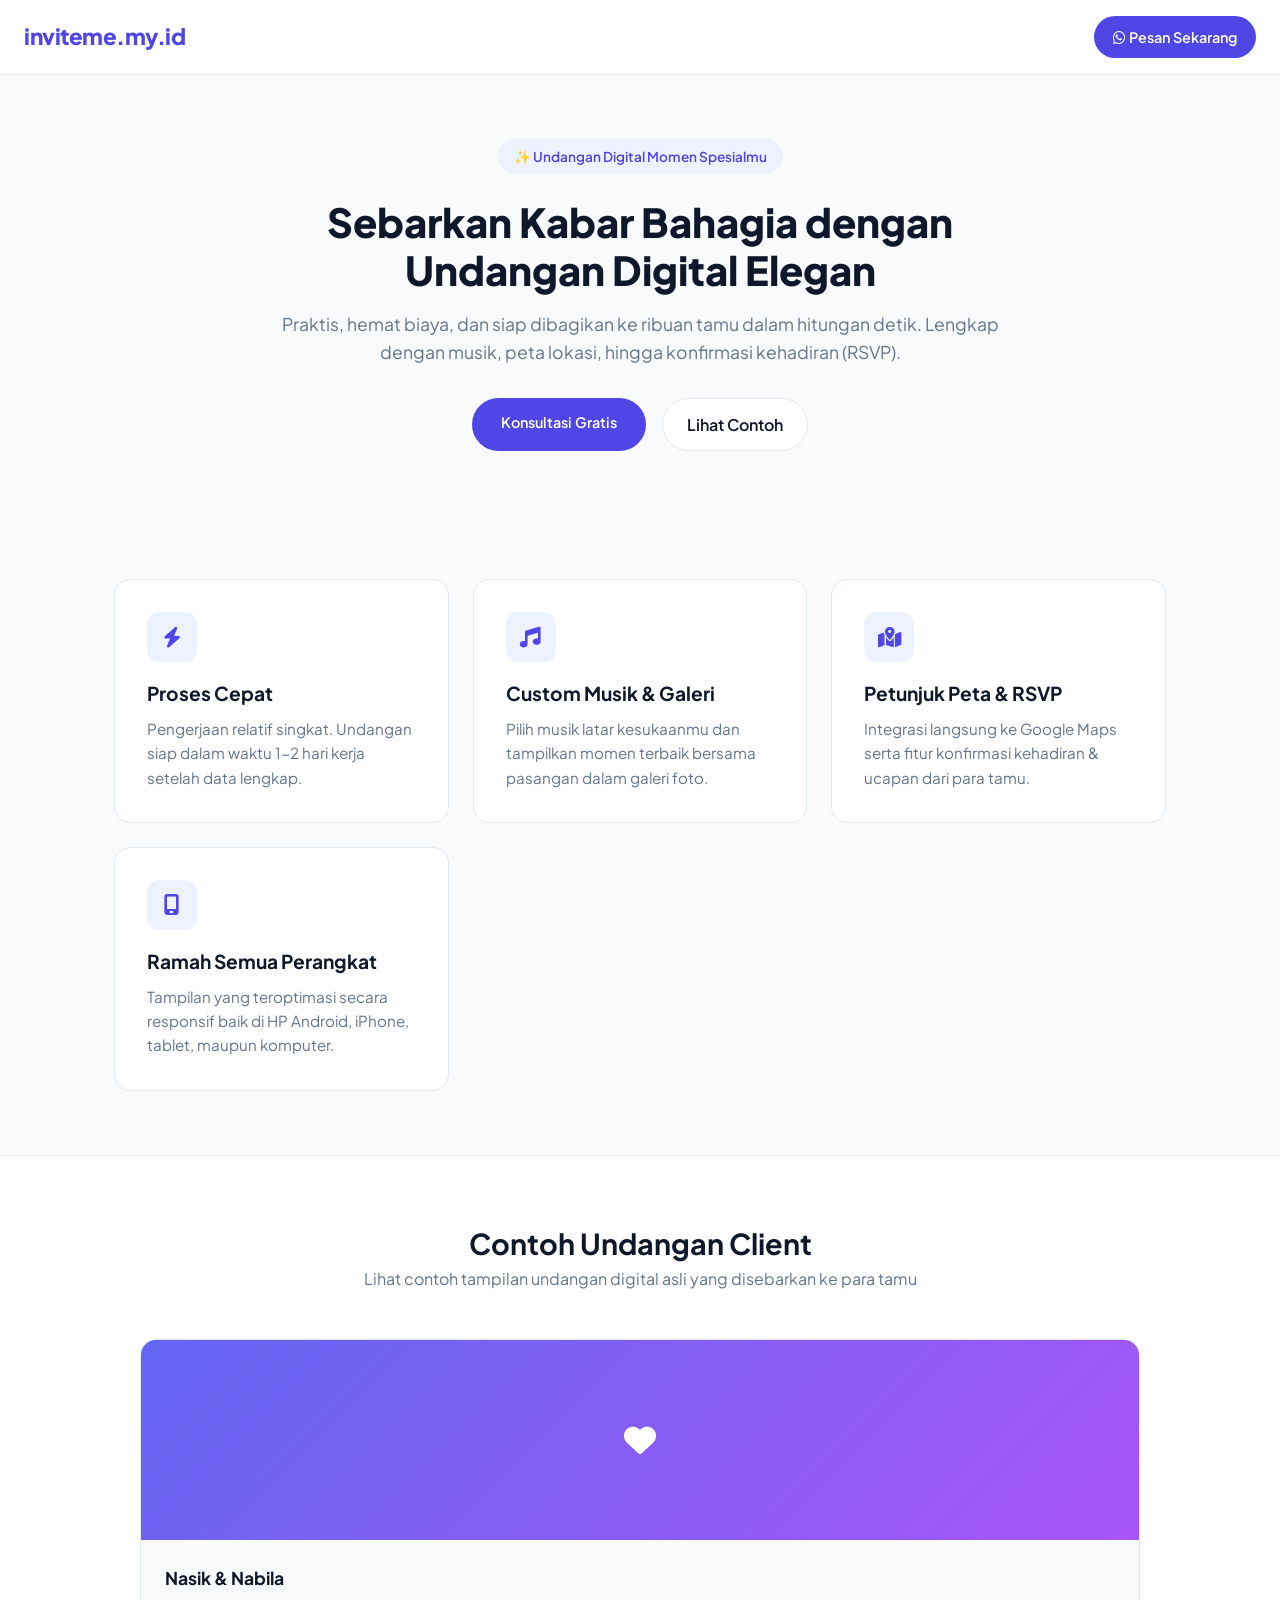
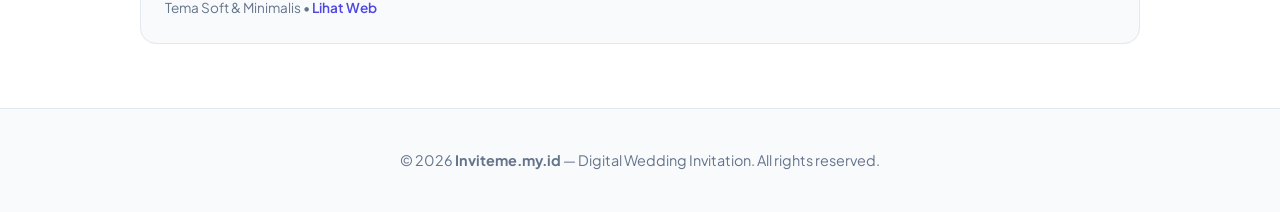
==== commit 6f433437: "Update print statement from 'Hello' to 'Goodbye'" ====
--- a/index.html
+++ b/index.html
@@ -3,547 +3,335 @@
 <head>
     <meta charset="UTF-8">
     <meta name="viewport" content="width=device-width, initial-scale=1.0">
-    <meta name="description" content="The Wedding of Nasik & Nabila - 7 November 2026">
-    <meta name="theme-color" content="#4f1c23">
-    <title>The Wedding of Nasik & Nabila</title>
+    <title>Inviteme.my.id - Jasa Undangan Pernikahan Digital & Online</title>
+    <meta name="description" content="Buat undangan pernikahan digital kekinian, praktis, dan elegan dengan beragam pilihan desain menarik.">
     
-    <!-- Google Fonts -->
+    <!-- Google Fonts & FontAwesome Icons -->
     <link rel="preconnect" href="https://fonts.googleapis.com">
     <link rel="preconnect" href="https://fonts.gstatic.com" crossorigin>
-    <link href="https://fonts.googleapis.com/css2?family=Imperial+Script&family=Playfair+Display:wght@400;700&family=Work+Sans:wght@300;400;500;600&family=Aref+Ruqaa:wght@400;700&display=swap" rel="stylesheet">
-    
-    <link rel="stylesheet" href="css/style.css">
+    <link href="https://fonts.googleapis.com/css2?family=Plus+Jakarta+Sans:wght@400;500;600;700;800&display=swap" rel="stylesheet">
+    <link rel="stylesheet" href="https://cdnjs.cloudflare.com/ajax/libs/font-awesome/6.4.0/css/all.min.css">
+
+    <style>
+        :root {
+            --primary: #4F46E5;
+            --primary-hover: #4338CA;
+            --dark: #0F172A;
+            --gray: #64748B;
+            --light: #F8FAFC;
+            --white: #FFFFFF;
+        }
+
+        * {
+            margin: 0;
+            padding: 0;
+            box-sizing: border-box;
+            font-family: 'Plus Jakarta Sans', sans-serif;
+        }
+
+        body {
+            background-color: var(--light);
+            color: var(--dark);
+            line-height: 1.6;
+        }
+
+        /* Navbar */
+        nav {
+            background: rgba(255, 255, 255, 0.9);
+            backdrop-filter: blur(10px);
+            position: sticky;
+            top: 0;
+            z-index: 100;
+            border-bottom: 1px solid #E2E8F0;
+            padding: 1rem 1.5rem;
+            display: flex;
+            justify-content: space-between;
+            align-items: center;
+        }
+
+        .logo {
+            font-size: 1.4rem;
+            font-weight: 800;
+            color: var(--primary);
+            text-decoration: none;
+            letter-spacing: -0.5px;
+        }
+
+        .nav-btn {
+            background: var(--primary);
+            color: var(--white);
+            padding: 0.6rem 1.2rem;
+            border-radius: 99px;
+            text-decoration: none;
+            font-weight: 600;
+            font-size: 0.9rem;
+            transition: all 0.3s;
+        }
+
+        .nav-btn:hover {
+            background: var(--primary-hover);
+            transform: translateY(-2px);
+        }
+
+        /* Hero Section */
+        .hero {
+            padding: 4rem 1.5rem;
+            text-align: center;
+            max-width: 800px;
+            margin: 0 auto;
+        }
+
+        .badge {
+            background: #EEF2FF;
+            color: var(--primary);
+            padding: 0.4rem 1rem;
+            border-radius: 99px;
+            font-size: 0.85rem;
+            font-weight: 600;
+            display: inline-block;
+            margin-bottom: 1.5rem;
+        }
+
+        .hero h1 {
+            font-size: 2.5rem;
+            font-weight: 800;
+            line-height: 1.2;
+            margin-bottom: 1rem;
+            color: var(--dark);
+        }
+
+        .hero p {
+            color: var(--gray);
+            font-size: 1.1rem;
+            margin-bottom: 2rem;
+        }
+
+        .hero-btns {
+            display: flex;
+            gap: 1rem;
+            justify-content: center;
+            flex-wrap: wrap;
+        }
+
+        .btn-secondary {
+            background: var(--white);
+            color: var(--dark);
+            border: 1px solid #E2E8F0;
+            padding: 0.8rem 1.5rem;
+            border-radius: 99px;
+            text-decoration: none;
+            font-weight: 600;
+            transition: all 0.3s;
+        }
+
+        .btn-secondary:hover {
+            border-color: var(--primary);
+            color: var(--primary);
+        }
+
+        /* Section Title */
+        .section-title {
+            text-align: center;
+            margin-bottom: 3rem;
+        }
+
+        .section-title h2 {
+            font-size: 1.8rem;
+            font-weight: 700;
+        }
+
+        .section-title p {
+            color: var(--gray);
+        }
+
+        /* Features Section */
+        .features {
+            padding: 4rem 1.5rem;
+            max-width: 1100px;
+            margin: 0 auto;
+            display: grid;
+            grid-template-columns: repeat(auto-fit, minmax(250px, 1fr));
+            gap: 1.5rem;
+        }
+
+        .feature-card {
+            background: var(--white);
+            padding: 2rem;
+            border-radius: 16px;
+            border: 1px solid #E2E8F0;
+            transition: all 0.3s;
+        }
+
+        .feature-card:hover {
+            border-color: var(--primary);
+            transform: translateY(-5px);
+            box-shadow: 0 10px 25px -5px rgba(0,0,0,0.05);
+        }
+
+        .feature-icon {
+            width: 50px;
+            height: 50px;
+            background: #EEF2FF;
+            color: var(--primary);
+            border-radius: 12px;
+            display: flex;
+            align-items: center;
+            justify-content: center;
+            font-size: 1.3rem;
+            margin-bottom: 1rem;
+        }
+
+        .feature-card h3 {
+            font-size: 1.2rem;
+            margin-bottom: 0.5rem;
+        }
+
+        .feature-card p {
+            color: var(--gray);
+            font-size: 0.95rem;
+        }
+
+        /* Portfolio Section */
+        .portfolio {
+            padding: 4rem 1.5rem;
+            background: var(--white);
+            border-top: 1px solid #E2E8F0;
+            border-bottom: 1px solid #E2E8F0;
+        }
+
+        .portfolio-grid {
+            max-width: 1000px;
+            margin: 0 auto;
+            display: grid;
+            grid-template-columns: repeat(auto-fit, minmax(280px, 1fr));
+            gap: 2rem;
+        }
+
+        .portfolio-card {
+            border: 1px solid #E2E8F0;
+            border-radius: 16px;
+            overflow: hidden;
+            background: var(--light);
+            text-decoration: none;
+            color: inherit;
+            transition: all 0.3s;
+        }
+
+        .portfolio-card:hover {
+            transform: translateY(-5px);
+            box-shadow: 0 15px 30px -10px rgba(0,0,0,0.1);
+        }
+
+        .portfolio-preview {
+            height: 200px;
+            background: linear-gradient(135deg, #6366F1, #A855F7);
+            display: flex;
+            align-items: center;
+            justify-content: center;
+            color: white;
+            font-size: 2rem;
+        }
+
+        .portfolio-info {
+            padding: 1.5rem;
+        }
+
+        .portfolio-info h3 {
+            font-size: 1.1rem;
+            margin-bottom: 0.3rem;
+        }
+
+        .portfolio-info p {
+            color: var(--gray);
+            font-size: 0.85rem;
+        }
+
+        /* Footer */
+        footer {
+            text-align: center;
+            padding: 2.5rem 1.5rem;
+            color: var(--gray);
+            font-size: 0.9rem;
+        }
+
+        /* Responsive Adjustment */
+        @media (max-width: 768px) {
+            .hero h1 {
+                font-size: 2rem;
+            }
+        }
+    </style>
 </head>
-<body class="no-scroll">
-
-    <!-- Cover Section -->
-    <div id="cover" class="cover">
-        <div class="cover-content">
-            <div class="cover-arch">
-                <img src="https://res.cloudinary.com/lkvmumpl/image/upload/f_auto,q_auto,w_500/v1790612150/red_rose.png" 
-                     alt="Rose" 
-                     class="rose rose-top-right parallax-flower" 
-                     data-speed="0.08"
-                     loading="eager">
-                <img src="https://res.cloudinary.com/lkvmumpl/image/upload/f_auto,q_auto,w_500/v1790612150/red_rose.png" 
-                     alt="Rose" 
-                     class="rose rose-bottom-left parallax-flower" 
-                     data-speed="0.10"
-                     loading="eager">
-                
-                <img src="https://res.cloudinary.com/lkvmumpl/image/upload/f_auto,q_auto,w_300/v1790612148/Logo_N.png" 
-                     alt="NN Logo" 
-                     class="cover-logo"
-                     loading="eager">
-                
-                <p class="cover-the-wedding">The Wedding of</p>
-                <h1 class="cover-names">
-                    <span class="name-nasik">Nasik</span>
-                    <span class="ampersand">&</span>
-                    <span class="name-nabila">Nabila</span>
-                </h1>
-                
-                <div class="cover-guest">
-                    <label for="guestName">Dear:</label>
-                    <input type="text" 
-                           id="guestName" 
-                           class="guest-name-input" 
-                           value="Tamu Undangan"
-                           placeholder="Nama Tamu">
+<body>
+
+    <!-- Navbar -->
+    <nav>
+        <a href="#" class="logo">inviteme.my.id</a>
+        <a href="https://wa.me/628XXXXXXXXXX?text=Halo%20Inviteme,%20saya%20tertarik%20membuat%20undangan%20digital" target="_blank" class="nav-btn">
+            <i class="fa-brands fa-whatsapp"></i> Pesan Sekarang
+        </a>
+    </nav>
+
+    <!-- Hero Section -->
+    <header class="hero">
+        <span class="badge">✨ Undangan Digital Momen Spesialmu</span>
+        <h1>Sebarkan Kabar Bahagia dengan Undangan Digital Elegan</h1>
+        <p>Praktis, hemat biaya, dan siap dibagikan ke ribuan tamu dalam hitungan detik. Lengkap dengan musik, peta lokasi, hingga konfirmasi kehadiran (RSVP).</p>
+        <div class="hero-btns">
+            <a href="https://wa.me/628XXXXXXXXXX?text=Halo%20Inviteme,%20saya%20mau%20konsultasi%20undangan" class="nav-btn" style="padding: 0.8rem 1.8rem;">Konsultasi Gratis</a>
+            <a href="#contoh" class="btn-secondary">Lihat Contoh</a>
+        </div>
+    </header>
+
+    <!-- Features -->
+    <section class="features">
+        <div class="feature-card">
+            <div class="feature-icon"><i class="fa-solid fa-bolt"></i></div>
+            <h3>Proses Cepat</h3>
+            <p>Pengerjaan relatif singkat. Undangan siap dalam waktu 1-2 hari kerja setelah data lengkap.</p>
+        </div>
+        <div class="feature-card">
+            <div class="feature-icon"><i class="fa-solid fa-music"></i></div>
+            <h3>Custom Musik & Galeri</h3>
+            <p>Pilih musik latar kesukaanmu dan tampilkan momen terbaik bersama pasangan dalam galeri foto.</p>
+        </div>
+        <div class="feature-card">
+            <div class="feature-icon"><i class="fa-solid fa-map-location-dot"></i></div>
+            <h3>Petunjuk Peta & RSVP</h3>
+            <p>Integrasi langsung ke Google Maps serta fitur konfirmasi kehadiran & ucapan dari para tamu.</p>
+        </div>
+        <div class="feature-card">
+            <div class="feature-icon"><i class="fa-solid fa-mobile-screen"></i></div>
+            <h3>Ramah Semua Perangkat</h3>
+            <p>Tampilan yang teroptimasi secara responsif baik di HP Android, iPhone, tablet, maupun komputer.</p>
+        </div>
+    </section>
+
+    <!-- Portfolio / Contoh Undangan -->
+    <section class="portfolio" id="contoh">
+        <div class="section-title">
+            <h2>Contoh Undangan Client</h2>
+            <p>Lihat contoh tampilan undangan digital asli yang disebarkan ke para tamu</p>
+        </div>
+
+        <div class="portfolio-grid">
+            <!-- Undangan Nasik & Nabila -->
+            <a href="/nasik-nabila/" class="portfolio-card" target="_blank">
+                <div class="portfolio-preview">
+                    <i class="fa-solid fa-heart"></i>
                 </div>
-                
-                <button id="openInvitation" class="btn-open">
-                    <svg width="20" height="16" viewBox="0 0 20 16" fill="none" xmlns="http://www.w3.org/2000/svg">
-                        <path d="M18 0H2C0.9 0 0.00999999 0.9 0.00999999 2L0 14C0 15.1 0.9 16 2 16H18C19.1 16 20 15.1 20 14V2C20 0.9 19.1 0 18 0ZM18 4L10 9L2 4V2L10 7L18 2V4Z" 
-                              fill="currentColor"/>
-                    </svg>
-                    Open Invitation
-                </button>
-            </div>
-        </div>
-    </div>
-
-    <!-- Main Content -->
-    <main id="mainContent" class="main-content">
-        
-        <!-- Qur'an Verse Section -->
-        <section class="section quran-section">
-        
-            <img src="https://res.cloudinary.com/lkvmumpl/image/upload/f_auto,q_auto,w_300/v1790612149/Logo_N2.png" 
-                 alt="NN Logo" 
-                 class="section-logo reveal fade-down" 
-                 data-delay="0"
-                 loading="lazy" 
-                 decoding="async">
-            
-            <p class="quran-arabic reveal fade-up" data-delay="100">
-                وَمِنْ آيَاتِهِ أَنْ خَلَقَ لَكُم مِّنْ أَنفُسِكُمْ أَزْوَاجًا لِّتَسْكُنُوا إِلَيْهَا وَجَعَلَ بَيْنَكُم مَّوَدَّةً وَرَحْمَةً
-            </p>
-            
-            <p class="quran-translation reveal fade-up" data-delay="200">
-                Dan di antara tanda-tanda kebesaran-Nya ialah Dia menciptakan pasangan-pasangan untukmu dari jenismu sendiri, agar kamu cenderung dan merasa tenteram kepadanya, dan Dia menjadikan di antaramu rasa kasih dan sayang.
-            </p>
-            
-            <p class="quran-reference reveal fade-up" data-delay="300">QS. Ar-Rum: 21</p>
-            
-            <p class="quran-closing reveal fade-up" data-delay="400">
-                Semoga setiap langkah menjadi jalan menuju sakinah, mawaddah, wa rahmah.
-            </p>
-        </section>
-
-        <!-- Opening & Profiles Section -->
-        <section class="section profiles-section">
-            <div class="opening-content">
-                <p class="basmalah reveal fade-down">بِسْمِ اللَّهِ الرَّحْمَٰنِ الرَّحِيمِ</p>
-                <p class="salam reveal fade-up">Assalamu'alaikum Warahmatullahi Wabarakatuh</p>
-                <p class="opening-text reveal fade-up">
-                    Maha Suci Allah SWT yang telah menciptakan makhlukNya berpasang-pasangan. Dengan memohon rahmat dan ridho-Nya, kami bermaksud menyelenggarakan syukuran pernikahan putra-putri kami:
-                </p>
-            </div>
-
-            <!-- Groom Profile -->
-            <div class="profile-card reveal">
-                <div class="profile-frame">
-                    <img src="https://res.cloudinary.com/lkvmumpl/image/upload/f_auto,q_auto,w_500/v1790612150/red_rose.png" 
-                         alt="Rose" 
-                         class="rose rose-frame-tl parallax-flower" 
-                         data-speed="0.12"
-                         loading="lazy" 
-                         decoding="async">
-                    <img src="https://res.cloudinary.com/lkvmumpl/image/upload/f_auto,q_auto,w_500/v1790612150/red_rose.png" 
-                         alt="Rose" 
-                         class="rose rose-frame-br parallax-flower" 
-                         data-speed="0.10"
-                         loading="lazy" 
-                         decoding="async">
-                    
-                    <div class="frame-wrapper">
-                        <img src="https://res.cloudinary.com/lkvmumpl/image/upload/f_auto,q_auto,w_700/v1790612537/latar_frame.png" 
-                             alt="" 
-                             class="frame-bg"
-                             loading="lazy" 
-                             decoding="async">
-                        <div class="frame-clip">
-                            <img src="https://res.cloudinary.com/lkvmumpl/image/upload/f_auto,q_auto,w_700/v1790612151/pengantin_cowo.png" 
-                                 alt="Ahmad Nasik Maulal Haqqi" 
-                                 class="couple-photo"
-                                 loading="lazy" 
-                                 decoding="async">
-                        </div>
-                        <img src="https://res.cloudinary.com/lkvmumpl/image/upload/f_auto,q_auto,w_700/v1790612148/frame_photo.png" 
-                             alt="" 
-                             class="frame-border"
-                             loading="lazy" 
-                             decoding="async">
-                    </div>
+                <div class="portfolio-info">
+                    <h3>Nasik & Nabila</h3>
+                    <p>Tema Soft & Minimalis • <span style="color: var(--primary); font-weight: 600;">Lihat Web</span></p>
                 </div>
-                
-                <p class="profile-script">Nasik</p>
-                <h3 class="profile-name">AHMAD NASIK MAULAL HAQQI</h3>
-                <p class="profile-parents">Putra ke-1 dari:<br>Bpk. Abdullah Hafidz & Ibu A. Karimah</p>
-                <a href="https://instagram.com/maulal_khan" target="_blank" rel="noopener" class="btn-instagram">
-                    <svg width="20" height="20" viewBox="0 0 20 20" fill="none" xmlns="http://www.w3.org/2000/svg">
-                        <path d="M10 1.802c2.67 0 2.987.01 4.041.059 2.71.123 3.975 1.409 4.099 4.099.048 1.054.057 1.37.057 4.04 0 2.672-.01 2.988-.057 4.042-.124 2.687-1.387 3.975-4.1 4.099-1.054.048-1.37.058-4.04.058-2.67 0-2.987-.01-4.04-.058-2.717-.124-3.977-1.416-4.1-4.1-.048-1.054-.058-1.37-.058-4.041 0-2.67.01-2.986.058-4.04.124-2.69 1.387-3.977 4.1-4.1 1.054-.048 1.37-.058 4.04-.058zM10 0C7.284 0 6.944.012 5.877.06 2.246.227.228 2.242.06 5.877.01 6.944 0 7.284 0 10s.012 3.057.06 4.123c.167 3.632 2.182 5.65 5.817 5.817 1.067.048 1.407.06 4.123.06s3.057-.012 4.123-.06c3.629-.167 5.652-2.182 5.816-5.817.05-1.066.061-1.407.061-4.123s-.012-3.056-.06-4.123C19.773 2.24 17.755.228 14.123.06 13.056.01 12.716 0 10 0zm0 4.865a5.135 5.135 0 100 10.27 5.135 5.135 0 000-10.27zm0 8.468a3.333 3.333 0 110-6.666 3.333 3.333 0 010 6.666zm5.338-9.87a1.2 1.2 0 100 2.4 1.2 1.2 0 000-2.4z" 
-                              fill="currentColor"/>
-                    </svg>
-                    @maulal_khan
-                </a>
-            </div>
-
-            <!-- Heart Divider -->
-            <div class="heart-divider reveal">
-                <svg width="24" height="24" viewBox="0 0 24 24" fill="none" xmlns="http://www.w3.org/2000/svg">
-                    <path d="M12 21.35l-1.45-1.32C5.4 15.36 2 12.28 2 8.5 2 5.42 4.42 3 7.5 3c1.74 0 3.41.81 4.5 2.09C13.09 3.81 14.76 3 16.5 3 19.58 3 22 5.42 22 8.5c0 3.78-3.4 6.86-8.55 11.54L12 21.35z" fill="#ffd285"/>
-                </svg>
-                <svg width="24" height="24" viewBox="0 0 24 24" fill="none" xmlns="http://www.w3.org/2000/svg">
-                    <path d="M12 21.35l-1.45-1.32C5.4 15.36 2 12.28 2 8.5 2 5.42 4.42 3 7.5 3c1.74 0 3.41.81 4.5 2.09C13.09 3.81 14.76 3 16.5 3 19.58 3 22 5.42 22 8.5c0 3.78-3.4 6.86-8.55 11.54L12 21.35z" fill="#ffd285"/>
-                </svg>
-                <svg width="24" height="24" viewBox="0 0 24 24" fill="none" xmlns="http://www.w3.org/2000/svg">
-                    <path d="M12 21.35l-1.45-1.32C5.4 15.36 2 12.28 2 8.5 2 5.42 4.42 3 7.5 3c1.74 0 3.41.81 4.5 2.09C13.09 3.81 14.76 3 16.5 3 19.58 3 22 5.42 22 8.5c0 3.78-3.4 6.86-8.55 11.54L12 21.35z" fill="#ffd285"/>
-                </svg>
-            </div>
-
-            <!-- Bride Profile -->
-            <div class="profile-card reveal">
-                <div class="profile-frame">
-                    <img src="https://res.cloudinary.com/lkvmumpl/image/upload/f_auto,q_auto,w_500/v1790612150/red_rose.png" 
-                         alt="Rose" 
-                         class="rose rose-frame-tl parallax-flower" 
-                         data-speed="0.15"
-                         loading="lazy" 
-                         decoding="async">
-                    <img src="https://res.cloudinary.com/lkvmumpl/image/upload/f_auto,q_auto,w_500/v1790612150/red_rose.png" 
-                         alt="Rose" 
-                         class="rose rose-frame-br parallax-flower" 
-                         data-speed="0.11"
-                         loading="lazy" 
-                         decoding="async">
-                    
-                    <div class="frame-wrapper">
-                        <img src="https://res.cloudinary.com/lkvmumpl/image/upload/f_auto,q_auto,w_700/v1790612537/latar_frame.png" 
-                             alt="" 
-                             class="frame-bg"
-                             loading="lazy" 
-                             decoding="async">
-                        <div class="frame-clip">
-                            <img src="https://res.cloudinary.com/lkvmumpl/image/upload/f_auto,q_auto,w_700/v1790612539/pengantin_cewe.png" 
-                                 alt="Nabila Husna" 
-                                 class="couple-photo"
-                                 loading="lazy" 
-                                 decoding="async">
-                        </div>
-                        <img src="https://res.cloudinary.com/lkvmumpl/image/upload/f_auto,q_auto,w_700/v1790612148/frame_photo.png" 
-                             alt="" 
-                             class="frame-border"
-                             loading="lazy" 
-                             decoding="async">
-                    </div>
-                </div>
-                
-                <p class="profile-script">Nabila</p>
-                <h3 class="profile-name">NABILA HUSNA</h3>
-                <p class="profile-parents">Putri Ke-8 dari:<br>Bpk. K. Zainal Abidin (Alm) & Ibu Maemunatin</p>
-                <a href="https://instagram.com/husna.eljaziel_" target="_blank" rel="noopener" class="btn-instagram">
-                    <svg width="20" height="20" viewBox="0 0 20 20" fill="none" xmlns="http://www.w3.org/2000/svg">
-                        <path d="M10 1.802c2.67 0 2.987.01 4.041.059 2.71.123 3.975 1.409 4.099 4.099.048 1.054.057 1.37.057 4.04 0 2.672-.01 2.988-.057 4.042-.124 2.687-1.387 3.975-4.1 4.099-1.054.048-1.37.058-4.04.058-2.67 0-2.987-.01-4.04-.058-2.717-.124-3.977-1.416-4.1-4.1-.048-1.054-.058-1.37-.058-4.041 0-2.67.01-2.986.058-4.04.124-2.69 1.387-3.977 4.1-4.1 1.054-.048 1.37-.058 4.04-.058zM10 0C7.284 0 6.944.012 5.877.06 2.246.227.228 2.242.06 5.877.01 6.944 0 7.284 0 10s.012 3.057.06 4.123c.167 3.632 2.182 5.65 5.817 5.817 1.067.048 1.407.06 4.123.06s3.057-.012 4.123-.06c3.629-.167 5.652-2.182 5.816-5.817.05-1.066.061-1.407.061-4.123s-.012-3.056-.06-4.123C19.773 2.24 17.755.228 14.123.06 13.056.01 12.716 0 10 0zm0 4.865a5.135 5.135 0 100 10.27 5.135 5.135 0 000-10.27zm0 8.468a3.333 3.333 0 110-6.666 3.333 3.333 0 010 6.666zm5.338-9.87a1.2 1.2 0 100 2.4 1.2 1.2 0 000-2.4z" 
-                              fill="currentColor"/>
-                    </svg>
-                    @husna.eljaziel_
-                </a>
-            </div>
-
-            <!-- Save The Date -->
-            <div class="save-date">
-                <img src="https://res.cloudinary.com/lkvmumpl/image/upload/f_auto,q_auto,w_300/v1790612149/Logo_N2.png" 
-                     alt="NN Logo" 
-                     class="section-logo reveal fade-down" 
-                     data-delay="600"
-                     loading="lazy" 
-                     decoding="async">
-                <h2 class="save-date-title reveal fade-up" data-delay="700">Save The Date</h2>
-                <p class="save-date-full reveal fade-up" data-delay="800">SABTU, 7 NOVEMBER 2026</p>
-                
-                <div class="countdown reveal fade-up" data-delay="900">
-                    <div class="countdown-box">
-                        <span class="countdown-value" id="days">00</span>
-                        <span class="countdown-label">Hari</span>
-                    </div>
-                    <div class="countdown-box">
-                        <span class="countdown-value" id="hours">00</span>
-                        <span class="countdown-label">Jam</span>
-                    </div>
-                    <div class="countdown-box">
-                        <span class="countdown-value" id="minutes">00</span>
-                        <span class="countdown-label">Menit</span>
-                    </div>
-                    <div class="countdown-box">
-                        <span class="countdown-value" id="seconds">00</span>
-                        <span class="countdown-label">Detik</span>
-                    </div>
-                </div>
-                
-                <p class="invitation-text reveal fade-up" data-delay="1000">
-                    Dengan memohon rahmat dan ridho Allah SWT, kami mengundang Bapak/Ibu/Saudara/i, untuk menghadiri acara pernikahan kami:
-                </p>
-            </div>
-        </section>
-
-        <!-- Events Section -->
-        <section class="section events-section">
-            <div class="event-card reveal fade-up" data-delay="0">
-                <img src="https://res.cloudinary.com/lkvmumpl/image/upload/f_auto,q_auto,w_500/v1790612150/red_rose.png" 
-                     alt="Rose" 
-                     class="rose rose-event-left parallax-flower" 
-                     data-speed="0.09"
-                     loading="lazy" 
-                     decoding="async">
-                
-                <div class="event-plate">
-                    <img src="https://res.cloudinary.com/lkvmumpl/image/upload/f_auto,q_auto,w_900/v1790612153/plate.png" 
-                         alt="" 
-                         class="plate-bg"
-                         loading="lazy" 
-                         decoding="async">
-                    <div class="event-content">
-                        <h3 class="event-title">Akad Nikah</h3>
-                        <p class="event-day">SABTU</p>
-                        <p class="event-date">7 NOVEMBER</p>
-                        <p class="event-year">2026</p>
-                        <hr class="event-divider">
-                        <p class="event-time">08.30 WIB</p>
-                        <p class="event-venue">Masjid Al Huda Al Jazil</p>
-                        <p class="event-address">Pulosari, Papar, Kec. Papar, Kabupaten Kediri, Jawa Timur</p>
-                        <a href="https://maps.app.goo.gl/vzopfr5K5cSjZt2SA" target="_blank" rel="noopener" class="btn-map">
-                            <svg width="16" height="20" viewBox="0 0 16 20" fill="none" xmlns="http://www.w3.org/2000/svg">
-                                <path d="M8 0C3.58 0 0 3.58 0 8c0 5.54 8 12 8 12s8-6.46 8-12c0-4.42-3.58-8-8-8zm0 10.99c-1.38 0-2.5-1.12-2.5-2.5s1.12-2.5 2.5-2.5 2.5 1.12 2.5 2.5-1.12 2.5-2.5 2.5z" 
-                                      fill="currentColor"/>
-                            </svg>
-                            Google Map
-                        </a>
-                    </div>
-                </div>
-            </div>
-
-            <div class="event-card reveal fade-up" data-delay="200">
-                <img src="https://res.cloudinary.com/lkvmumpl/image/upload/f_auto,q_auto,w_500/v1790612150/red_rose.png" 
-                     alt="Rose" 
-                     class="rose rose-event-right parallax-flower" 
-                     data-speed="0.13"
-                     loading="lazy" 
-                     decoding="async">
-                
-                <div class="event-plate">
-                    <img src="https://res.cloudinary.com/lkvmumpl/image/upload/f_auto,q_auto,w_900/v1790612153/plate.png" 
-                         alt="" 
-                         class="plate-bg"
-                         loading="lazy" 
-                         decoding="async">
-                    <div class="event-content">
-                        <h3 class="event-title">Resepsi 1</h3>
-                        <p class="event-day">SABTU</p>
-                        <p class="event-date">7 NOVEMBER</p>
-                        <p class="event-year">2026</p>
-                        <hr class="event-divider">
-                        <p class="event-time">09.00 WIB</p>
-                        <p class="event-venue">Rumah Mempelai Wanita</p>
-                        <p class="event-address">Jl. KH. Sarbini rt 3/rw 1 utara masjid Pulosari, kec. Papar kab. Kediri</p>
-                        <a href="https://maps.app.goo.gl/vzopfr5K5cSjZt2SA" target="_blank" rel="noopener" class="btn-map">
-                            <svg width="16" height="20" viewBox="0 0 16 20" fill="none" xmlns="http://www.w3.org/2000/svg">
-                                <path d="M8 0C3.58 0 0 3.58 0 8c0 5.54 8 12 8 12s8-6.46 8-12c0-4.42-3.58-8-8-8zm0 10.99c-1.38 0-2.5-1.12-2.5-2.5s1.12-2.5 2.5-2.5 2.5 1.12 2.5 2.5-1.12 2.5-2.5 2.5z" 
-                                      fill="currentColor"/>
-                            </svg>
-                            Google Map
-                        </a>
-                    </div>
-                </div>
-            </div>
-
-            <div class="event-card reveal fade-up" data-delay="400">
-                <img src="https://res.cloudinary.com/lkvmumpl/image/upload/f_auto,q_auto,w_500/v1790612150/red_rose.png" 
-                     alt="Rose" 
-                     class="rose rose-event-left parallax-flower" 
-                     data-speed="0.07"
-                     loading="lazy" 
-                     decoding="async">
-                
-                <div class="event-plate">
-                    <img src="https://res.cloudinary.com/lkvmumpl/image/upload/f_auto,q_auto,w_900/v1790612153/plate.png" 
-                         alt="" 
-                         class="plate-bg"
-                         loading="lazy" 
-                         decoding="async">
-                    <div class="event-content">
-                        <h3 class="event-title">Resepsi 2</h3>
-                        <p class="event-day">MINGGU</p>
-                        <p class="event-date">15 NOVEMBER</p>
-                        <p class="event-year">2026</p>
-                        <hr class="event-divider">
-                        <p class="event-time">13.00 WIB</p>
-                        <p class="event-venue">Rumah Mempelai Pria</p>
-                        <p class="event-address">Perum Delta Residence Blok A no. 2, Ngudi, Punggul, Kec. Gedangan, Kab. Sidoarjo, Jawa Timur</p>
-                        <a href="https://maps.app.goo.gl/87FwfoUdNoeTLBg79" target="_blank" rel="noopener" class="btn-map">
-                            <svg width="16" height="20" viewBox="0 0 16 20" fill="none" xmlns="http://www.w3.org/2000/svg">
-                                <path d="M8 0C3.58 0 0 3.58 0 8c0 5.54 8 12 8 12s8-6.46 8-12c0-4.42-3.58-8-8-8zm0 10.99c-1.38 0-2.5-1.12-2.5-2.5s1.12-2.5 2.5-2.5 2.5 1.12 2.5 2.5-1.12 2.5-2.5 2.5z" 
-                                      fill="currentColor"/>
-                            </svg>
-                            Google Map
-                        </a>
-                    </div>
-                </div>
-            </div>
-        </section>
-
-        <!-- Gift & Wishes Section -->
-        <section class="section gift-section">
-            <img src="https://res.cloudinary.com/lkvmumpl/image/upload/f_auto,q_auto,w_500/v1790612150/red_rose.png" 
-                 alt="Rose" 
-                 class="rose rose-gift-top parallax-flower" 
-                 data-speed="0.14"
-                 loading="lazy" 
-                 decoding="async">
-            
-            <h2 class="section-title-script reveal fade-down" data-delay="0">Special Gift</h2>
-            <p class="gift-intro reveal fade-up" data-delay="100">
-                Tanpa mengurangi rasa hormat, bagi Anda yang ingin memberikan tanda kasih dapat melalui rekening / dompet digital berikut:
-            </p>
-
-            <div class="gift-cards">
-                <!-- KARTU 1: DANA -->
-                <div class="gift-card reveal fade-up" data-delay="200">
-                    <a href="https://link.dana.id/minta/087786088186" target="_blank" class="gift-logo-link" title="Buka Aplikasi DANA">
-                        <img src="https://res.cloudinary.com/lkvmumpl/image/upload/v1791858791/Dana_Icon_-_Colored_-_zonalogo.com.svg" alt="Logo DANA" class="bank-logo">
-                    </a>
-                    <h3 class="gift-method">DANA</h3>
-                    <p class="gift-number">0877-8608-8186</p>
-                    <p class="gift-name">a.n. Ahmad Nasik Maulal Haqqi</p>
-                    <button class="btn-copy" data-copy="087786088186">
-                        <svg width="16" height="16" viewBox="0 0 16 16" fill="none" xmlns="http://www.w3.org/2000/svg">
-                            <path d="M13.3333 6H7.33333C6.59695 6 6 6.59695 6 7.33333V13.3333C6 14.0697 6.59695 14.6667 7.33333 14.6667H13.3333C14.0697 14.6667 14.6667 14.0697 14.6667 13.3333V7.33333C14.6667 6.59695 14.0697 6 13.3333 6Z" stroke="currentColor" stroke-width="1.5" stroke-linecap="round" stroke-linejoin="round"/>
-                            <path d="M3.33333 10H2.66667C2.31304 10 1.97391 9.85952 1.72386 9.60948C1.47381 9.35943 1.33333 9.02029 1.33333 8.66667V2.66667C1.33333 2.31304 1.47381 1.97391 1.72386 1.72386C1.97391 1.47381 2.31304 1.33333 2.66667 1.33333H8.66667C9.02029 1.33333 9.35943 1.47381 9.60948 1.72386C9.85952 1.97391 10 2.31304 10 2.66667V3.33333" stroke="currentColor" stroke-width="1.5" stroke-linecap="round" stroke-linejoin="round"/>
-                        </svg>
-                        Salin Nomer Dana
-                    </button>
-                </div>
-
-                <!-- KARTU 2: BANK JAGO -->
-                <div class="gift-card reveal fade-up" data-delay="300">
-                    <a href="https://jago.com" target="_blank" class="gift-logo-link" title="Buka Aplikasi Bank Jago">
-                        <img src="https://res.cloudinary.com/lkvmumpl/image/upload/v1791858791/Bank_Jago.svg" alt="Logo Bank Jago" class="bank-logo">
-                    </a>
-                    <h3 class="gift-method">Bank Jago</h3>
-                    <p class="gift-number">507347173866</p>
-                    <p class="gift-name">a.n. Ahmad Nasik Maulal Haqqi</p>
-                    <button class="btn-copy" data-copy="507347173866">
-                        <svg width="16" height="16" viewBox="0 0 16 16" fill="none" xmlns="http://www.w3.org/2000/svg">
-                            <path d="M13.3333 6H7.33333C6.59695 6 6 6.59695 6 7.33333V13.3333C6 14.0697 6.59695 14.6667 7.33333 14.6667H13.3333C14.0697 14.6667 14.6667 14.0697 14.6667 13.3333V7.33333C14.6667 6.59695 14.0697 6 13.3333 6Z" stroke="currentColor" stroke-width="1.5" stroke-linecap="round" stroke-linejoin="round"/>
-                            <path d="M3.33333 10H2.66667C2.31304 10 1.97391 9.85952 1.72386 9.60948C1.47381 9.35943 1.33333 9.02029 1.33333 8.66667V2.66667C1.33333 2.31304 1.47381 1.97391 1.72386 1.72386C1.97391 1.47381 2.31304 1.33333 2.66667 1.33333H8.66667C9.02029 1.33333 9.35943 1.47381 9.60948 1.72386C9.85952 1.97391 10 2.31304 10 2.66667V3.33333" stroke="currentColor" stroke-width="1.5" stroke-linecap="round" stroke-linejoin="round"/>
-                        </svg>
-                        Salin Rekening Bank
-                    </button>
-                </div>
-
-                <!-- KARTU 3: ALAMAT KIRIM KADO -->
-                <div class="gift-card reveal fade-up" data-delay="400">
-                    <div class="gift-logo-link">
-                        <img src="https://res.cloudinary.com/lkvmumpl/image/upload/v1791858791/gift.svg" alt="Ikon Kado" class="bank-logo">
-                    </div>
-                    <h3 class="gift-method">Alamat Kirim Kado</h3>
-                    <p class="gift-address">Jl. KH. Sarbini rt 3/rw 1 utara masjid Pulosari, kec. Papar kab. Kediri</p>
-                    <p class="gift-name">a.n. Nabila Husna</p>
-                    <button class="btn-copy" data-copy="Jl. KH. Sarbini rt 3/rw 1 utara masjid Pulosari, kec. Papar kab. Kediri">
-                        <svg width="16" height="16" viewBox="0 0 16 16" fill="none" xmlns="http://www.w3.org/2000/svg">
-                            <path d="M13.3333 6H7.33333C6.59695 6 6 6.59695 6 7.33333V13.3333C6 14.0697 6.59695 14.6667 7.33333 14.6667H13.3333C14.0697 14.6667 14.6667 14.0697 14.6667 13.3333V7.33333C14.6667 6.59695 14.0697 6 13.3333 6Z" stroke="currentColor" stroke-width="1.5" stroke-linecap="round" stroke-linejoin="round"/>
-                            <path d="M3.33333 10H2.66667C2.31304 10 1.97391 9.85952 1.72386 9.60948C1.47381 9.35943 1.33333 9.02029 1.33333 8.66667V2.66667C1.33333 2.31304 1.47381 1.97391 1.72386 1.72386C1.97391 1.47381 2.31304 1.33333 2.66667 1.33333H8.66667C9.02029 1.33333 9.35943 1.47381 9.60948 1.72386C9.85952 1.97391 10 2.31304 10 2.66667V3.33333" stroke="currentColor" stroke-width="1.5" stroke-linecap="round" stroke-linejoin="round"/>
-                        </svg>
-                        Salin Alamat
-                    </button>
-                </div>
-            </div>
-
-            <!-- Wishes Section -->
-            <div class="wishes-section">
-                <h2 class="section-title-script reveal" data-aos="fade-down">Wishes</h2>
-                <p class="wishes-intro reveal" data-aos="fade-up" data-aos-delay="100">Secarik Ucapan Selamat dan Do'a dari Kalian</p>
-
-                <div class="wishes-stats reveal" data-aos="fade-up" data-aos-delay="200">
-                    <p class="comment-count" id="commentCount">0 Comments</p>
-                    <div class="stats-boxes">
-                        <div class="stat-box">
-                            <span class="stat-value" id="statHadir">0</span>
-                            <span class="stat-label">Hadir</span>
-                        </div>
-                        <div class="stat-box">
-                            <span class="stat-value" id="statTidakHadir">0</span>
-                            <span class="stat-label">Tidak Hadir</span>
-                        </div>
-                    </div>
-                </div>
-
-                <form id="rsvpForm" class="rsvp-form reveal" data-aos="fade-up" data-aos-delay="300">
-                    <input type="text" 
-                           id="rsvpName" 
-                           name="Nama" 
-                           placeholder="Nama" 
-                           required>
-                    
-                    <div class="jumlah-tamu-wrapper">
-                        <span class="jumlah-tamu-label">Jumlah Tamu</span>
-                        <div class="jumlah-stepper">
-                            <button type="button" class="stepper-btn" id="decreaseBtn" aria-label="Kurangi jumlah tamu">−</button>
-                            <span class="stepper-value" id="jumlahValue">1</span>
-                            <button type="button" class="stepper-btn" id="increaseBtn" aria-label="Tambah jumlah tamu">+</button>
-                        </div>
-                        <input type="hidden" id="rsvpJumlah" name="Jumlah" value="1" required>
-                    </div>
-                    
-                    <select id="rsvpStatus" name="Status" required>
-                        <option value="">Konfirmasi Kehadiran</option>
-                        <option value="Hadir">Hadir</option>
-                        <option value="Tidak Hadir">Tidak Hadir</option>
-                    </select>
-                    
-                    <textarea id="rsvpPesan" 
-                              name="Pesan" 
-                              placeholder="Tulis ucapan dan doa terbaik..." 
-                              rows="4" 
-                              required></textarea>
-                    
-                    <button type="submit" class="btn-submit" id="btnSubmit">Kirim</button>
-                    <p class="form-message" id="formMessage"></p>
-                </form>
-
-                <div id="wishesList" class="wishes-list">
-                    <div class="wishes-loading">Memuat ucapan...</div>
-                </div>
-            </div>
-        </section>
-
-        <!-- Closing Section -->
-        <section class="section closing-section">
-            <img src="https://res.cloudinary.com/lkvmumpl/image/upload/f_auto,q_auto,w_300/v1790612148/Logo_N.png" 
-                 alt="NN Logo" 
-                 class="section-logo reveal" 
-                 data-aos="fade-down"
-                 loading="lazy" 
-                 decoding="async">
-            
-            <p class="closing-text reveal" data-aos="fade-up" data-aos-delay="100">
-                Merupakan suatu kehormatan dan kebahagiaan bagi kami apabila Bapak/Ibu/Saudara/i berkenan hadir untuk memberikan doa restu secara langsung kepada kedua mempelai.
-            </p>
-            
-            <p class="closing-regards reveal" data-aos="fade-up" data-aos-delay="200">Kami yang Berbahagia</p>
-            <h2 class="closing-names reveal" data-aos="fade-up" data-aos-delay="300">Nasik & Nabila</h2>
-            
-            <p class="closing-quote reveal" data-aos="fade-up" data-aos-delay="400">
-                Cinta adalah jembatan yang menghubungkan dua jiwa menuju keabadian.
-            </p>
-            <p class="closing-author reveal" data-aos="fade-up" data-aos-delay="500">- Jalaludin al-Rumi -</p>
-            
-            <img src="https://res.cloudinary.com/lkvmumpl/image/upload/f_auto,q_auto,w_500/v1790612150/red_rose.png" 
-                 alt="Rose" 
-                 class="rose rose-closing parallax-flower reveal" 
-                 data-speed="0.06" 
-                 data-aos="fade-up"
-                 data-aos-delay="600"
-                 loading="lazy" 
-                 decoding="async">
-            
-            <div class="order-now reveal" data-aos="fade-up" data-aos-delay="700">
-                <p class="order-label">Order Now</p>
-                <div class="order-buttons">
-                    <a href="https://wa.me/6285704530262" target="_blank" rel="noopener" class="btn-order" aria-label="WhatsApp">
-                        <svg width="24" height="24" viewBox="0 0 24 24" fill="none" xmlns="http://www.w3.org/2000/svg">
-                            <path d="M17.472 14.382c-.297-.149-1.758-.867-2.03-.967-.273-.099-.471-.148-.67.15-.197.297-.767.966-.94 1.164-.173.199-.347.223-.644.075-.297-.15-1.255-.463-2.39-1.475-.883-.788-1.48-1.761-1.653-2.059-.173-.297-.018-.458.13-.606.134-.133.298-.347.446-.52.149-.174.198-.298.298-.497.099-.198.05-.371-.025-.52-.075-.149-.669-1.612-.916-2.207-.242-.579-.487-.5-.669-.51-.173-.008-.371-.01-.57-.01-.198 0-.52.074-.792.372-.272.297-1.04 1.016-1.04 2.479 0 1.462 1.065 2.875 1.213 3.074.149.198 2.096 3.2 5.077 4.487.709.306 1.262.489 1.694.625.712.227 1.36.195 1.871.118.571-.085 1.758-.719 2.006-1.413.248-.694.248-1.289.173-1.413-.074-.124-.272-.198-.57-.347m-5.421 7.403h-.004a9.87 9.87 0 01-5.031-1.378l-.361-.214-3.741.982.998-3.648-.235-.374a9.86 9.86 0 01-1.51-5.26c.001-5.45 4.436-9.884 9.888-9.884 2.64 0 5.122 1.03 6.988 2.898a9.825 9.825 0 012.893 6.994c-.003 5.45-4.437 9.884-9.885 9.884m8.413-18.297A11.815 11.815 0 0012.05 0C5.495 0 .16 5.335.157 11.892c0 2.096.547 4.142 1.588 5.945L.057 24l6.305-1.654a11.882 11.882 0 005.683 1.448h.005c6.554 0 11.89-5.335 11.893-11.893a11.821 11.821 0 00-3.48-8.413z" 
-                                  fill="currentColor"/>
-                        </svg>
-                    </a>
-                    <a href="https://instagram.com/abdullah_elardasy" target="_blank" rel="noopener" class="btn-order" aria-label="Instagram @abdullah_elardasy">
-                        <svg width="24" height="24" viewBox="0 0 24 24" fill="none" xmlns="http://www.w3.org/2000/svg">
-                            <path d="M12 2.163c3.204 0 3.584.012 4.85.07 3.252.148 4.771 1.691 4.919 4.919.058 1.265.069 1.645.069 4.849 0 3.205-.012 3.584-.069 4.849-.149 3.225-1.664 4.771-4.919 4.919-1.266.058-1.644.07-4.85.07-3.204 0-3.584-.012-4.849-.07-3.26-.149-4.771-1.699-4.919-4.92-.058-1.265-.07-1.644-.07-4.849 0-3.204.013-3.583.07-4.849.149-3.227 1.664-4.771 4.919-4.919 1.266-.057 1.645-.069 4.849-.069zM12 0C8.741 0 8.333.014 7.053.072 2.695.272.273 2.69.073 7.052.014 8.333 0 8.741 0 12c0 3.259.014 3.668.072 4.948.2 4.358 2.618 6.78 6.98 6.98C8.333 23.986 8.741 24 12 24c3.259 0 3.668-.014 4.948-.072 4.354-.2 6.782-2.618 6.979-6.98.059-1.28.073-1.689.073-4.948 0-3.259-.014-3.667-.072-4.947-.196-4.354-2.617-6.78-6.979-6.98C15.668.014 15.259 0 12 0zm0 5.838a6.162 6.162 0 100 12.324 6.162 6.162 0 000-12.324zM12 16a4 4 0 110-8 4 4 0 010 8zm6.406-11.845a1.44 1.44 0 100 2.881 1.44 1.44 0 000-2.881z" 
-                                  fill="currentColor"/>
-                        </svg>
-                    </a>
-                </div>
-            </div>
-        </section>
-
-    </main>
-
-    <!-- Background Music Player -->
-    <button id="musicToggle" class="music-toggle" aria-label="Toggle music" aria-pressed="false" style="display: none;">
-        <svg class="music-icon" width="24" height="24" viewBox="0 0 24 24" fill="none" xmlns="http://www.w3.org/2000/svg">
-            <circle cx="12" cy="12" r="10" stroke="currentColor" stroke-width="2" fill="none"/>
-            <circle cx="12" cy="12" r="3" fill="currentColor"/>
-            <path d="M12 2C6.48 2 2 6.48 2 12s4.48 10 10 10 10-4.48 10-10S17.52 2 12 2zm0 18c-4.41 0-8-3.59-8-8s3.59-8 8-8 8 3.59 8 8-3.59 8-8 8z" fill="currentColor" opacity="0.3"/>
-        </svg>
-    </button>
-    <audio id="bgMusic" loop>
-        <source src="https://res.cloudinary.com/lkvmumpl/video/upload/v1790540029/BiKelma_Menak.mp3" type="audio/mpeg">
-    </audio>
-
-    <!-- Toast Notification -->
-    <div id="toast" class="toast"></div>
-
-    <script src="js/script.js"></script>
+            </a>
+        </div>
+    </section>
+
+    <!-- Footer -->
+    <footer>
+        <p>&copy; 2026 <strong>Inviteme.my.id</strong> — Digital Wedding Invitation. All rights reserved.</p>
+    </footer>
+
 </body>
 </html>
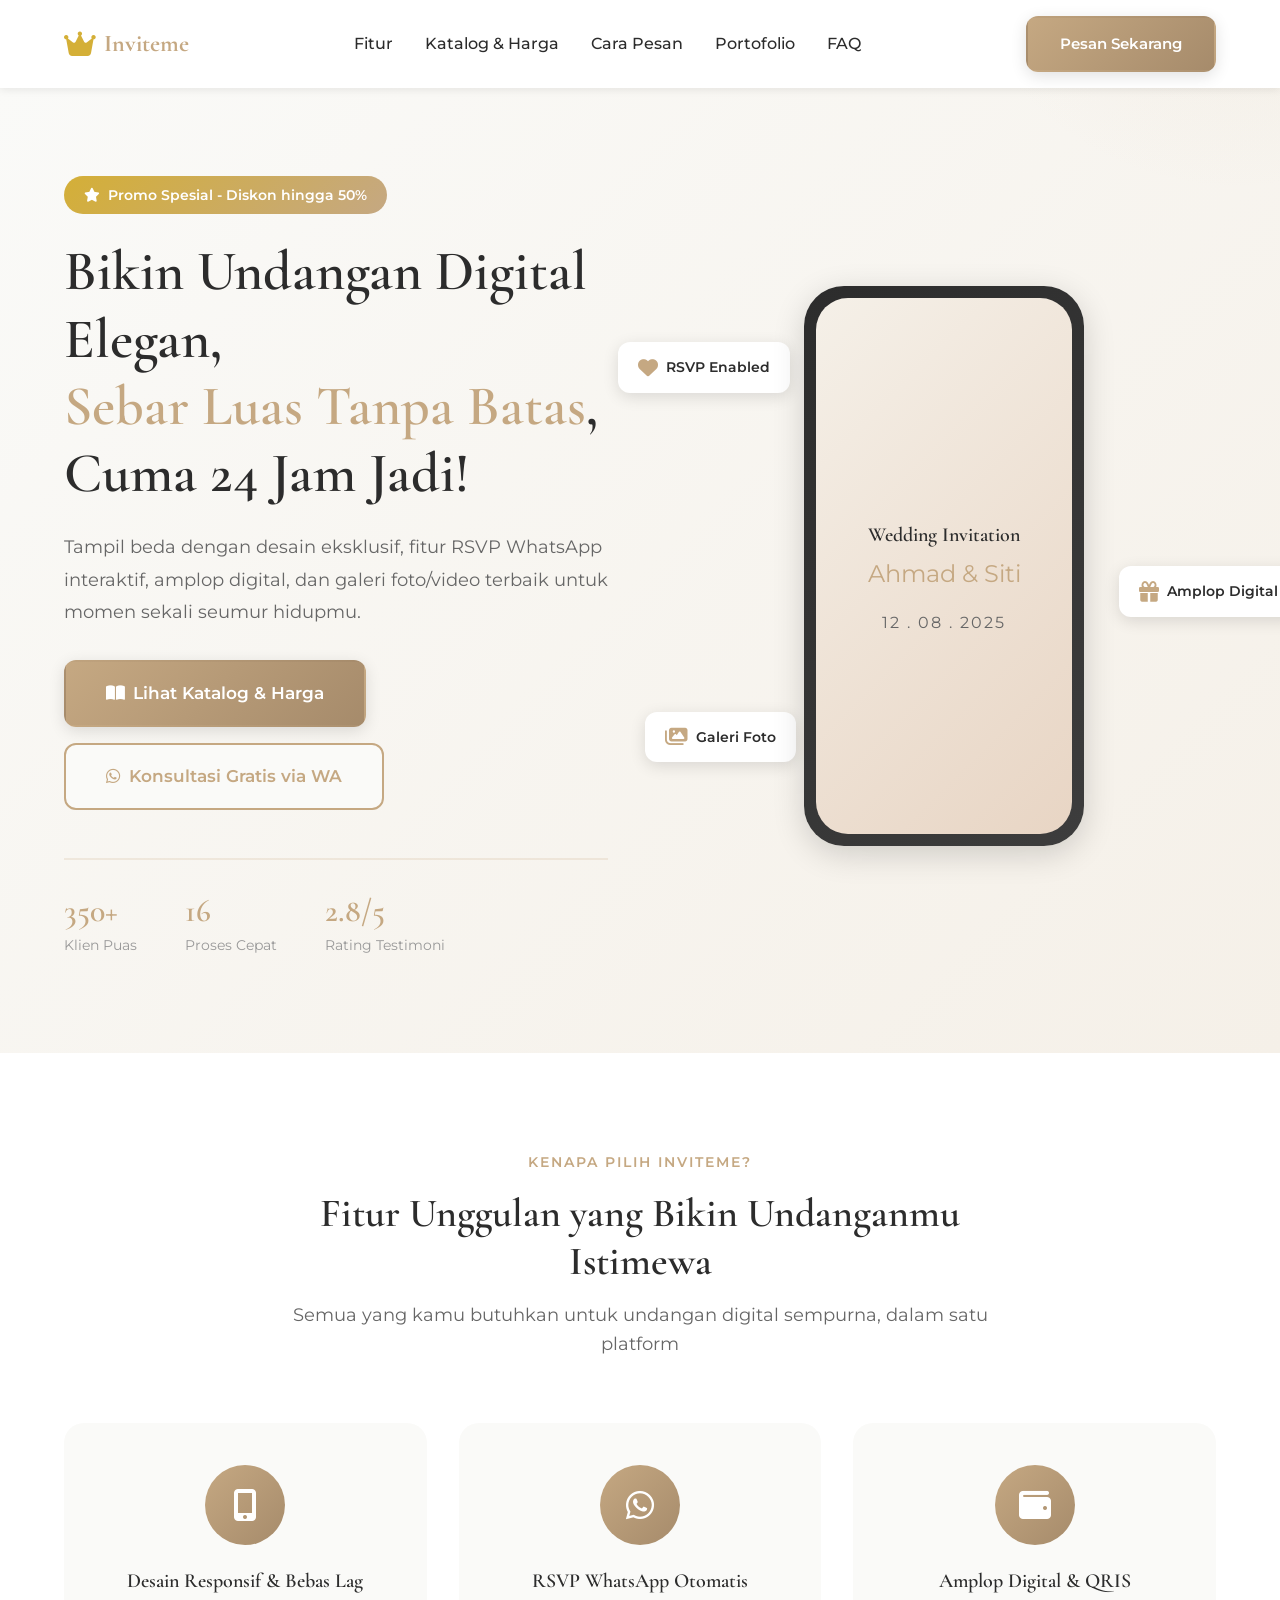
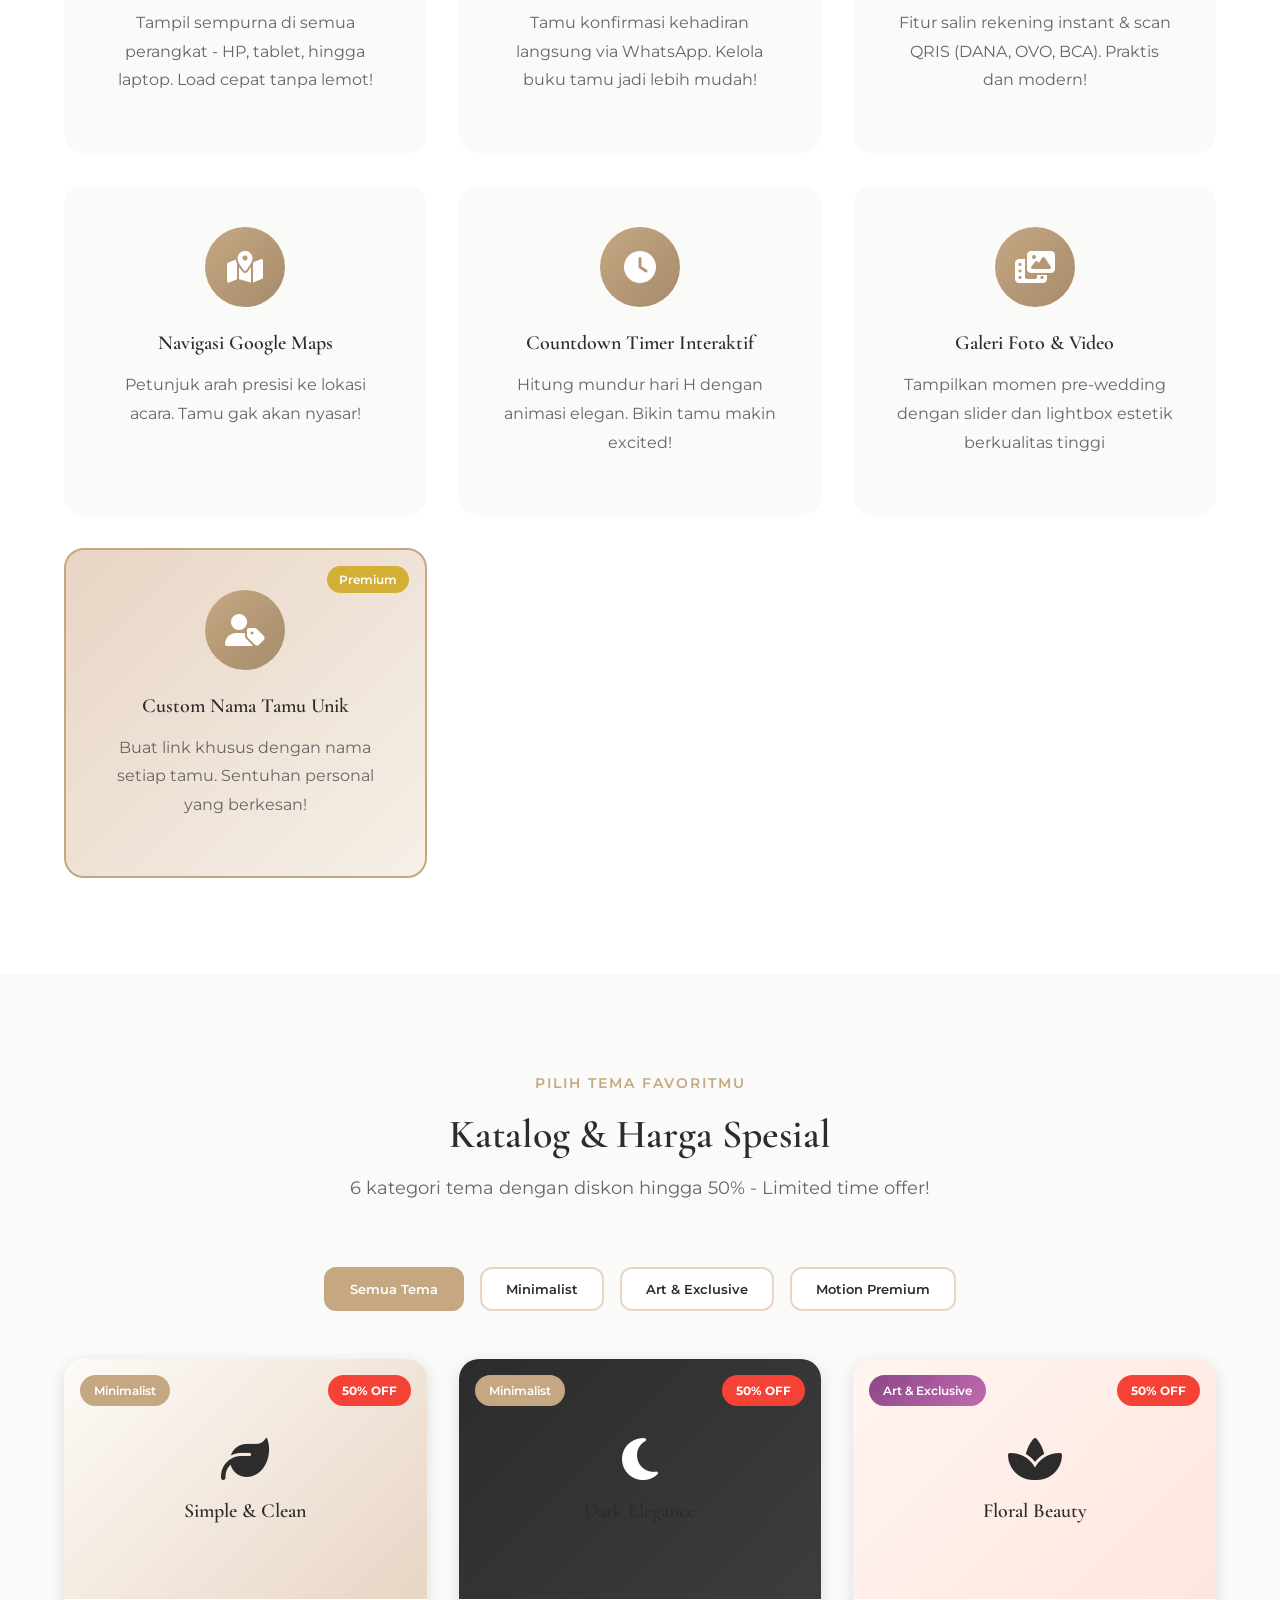
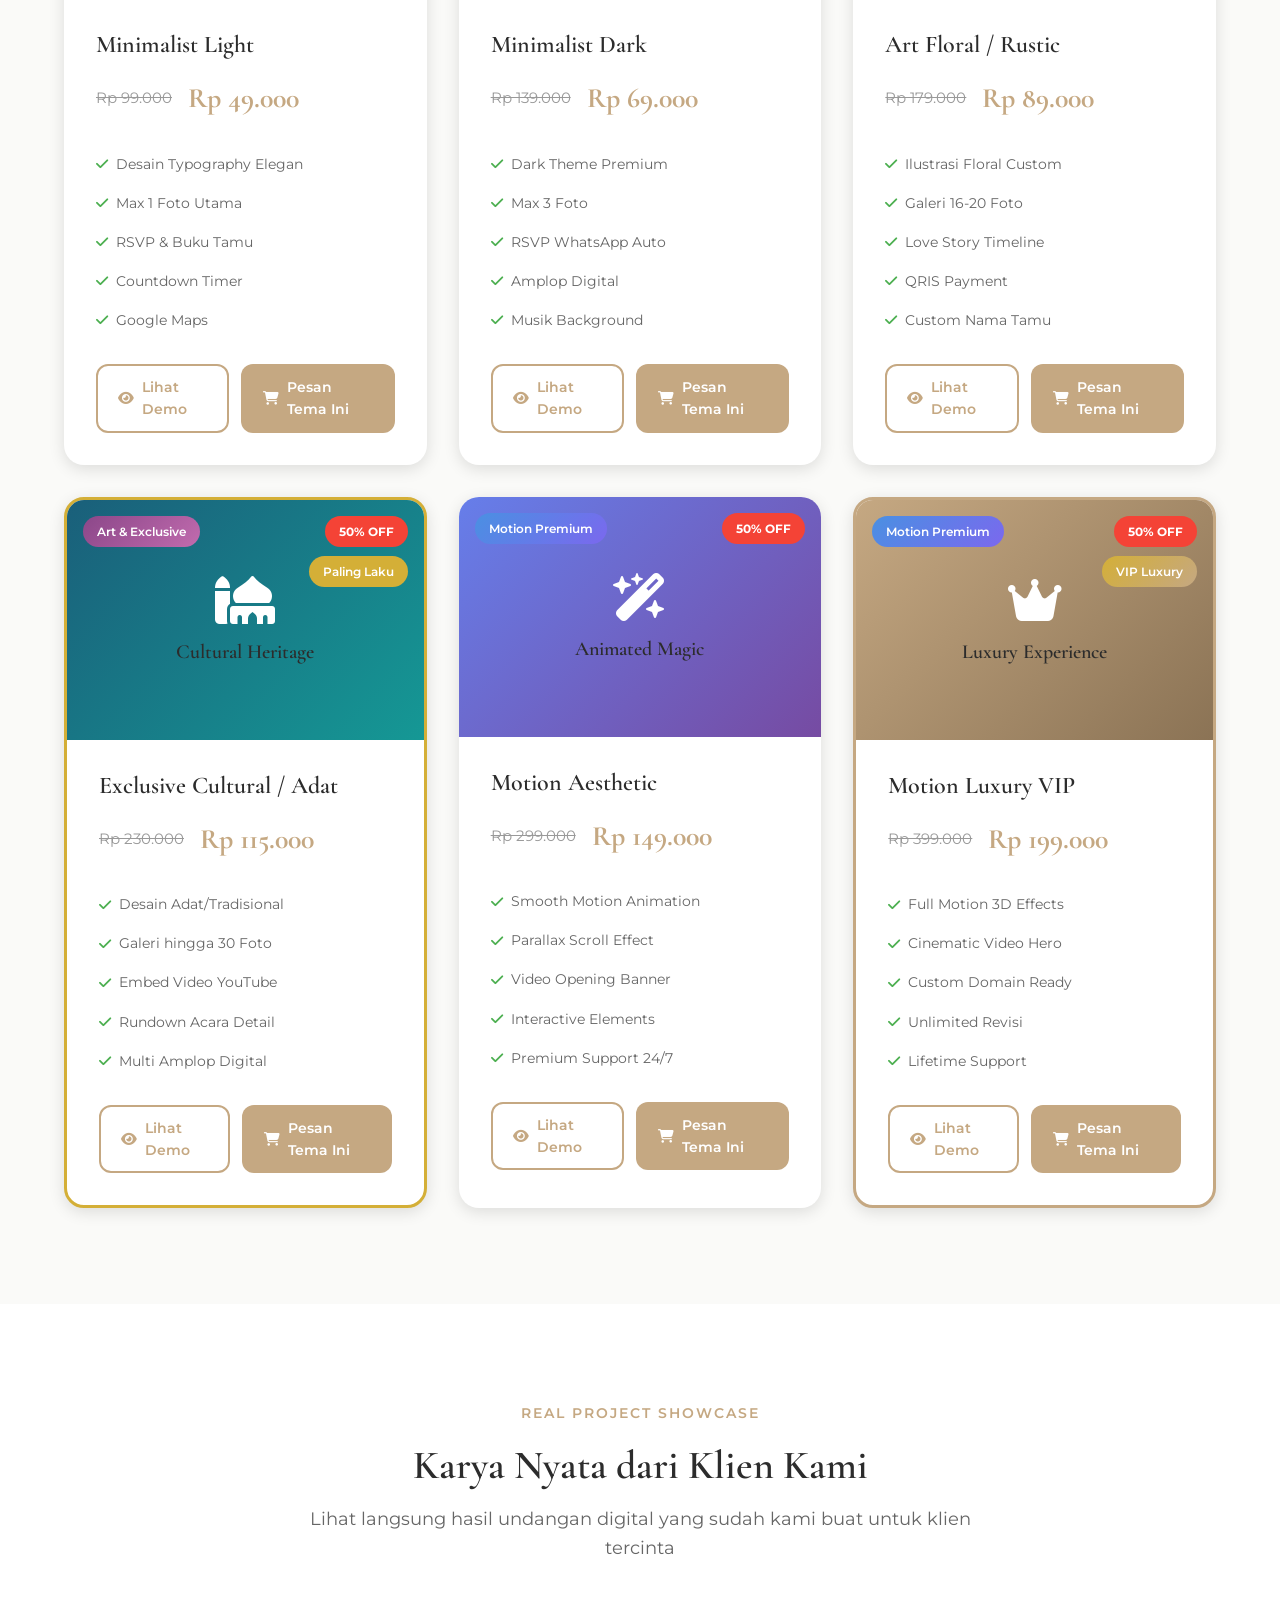
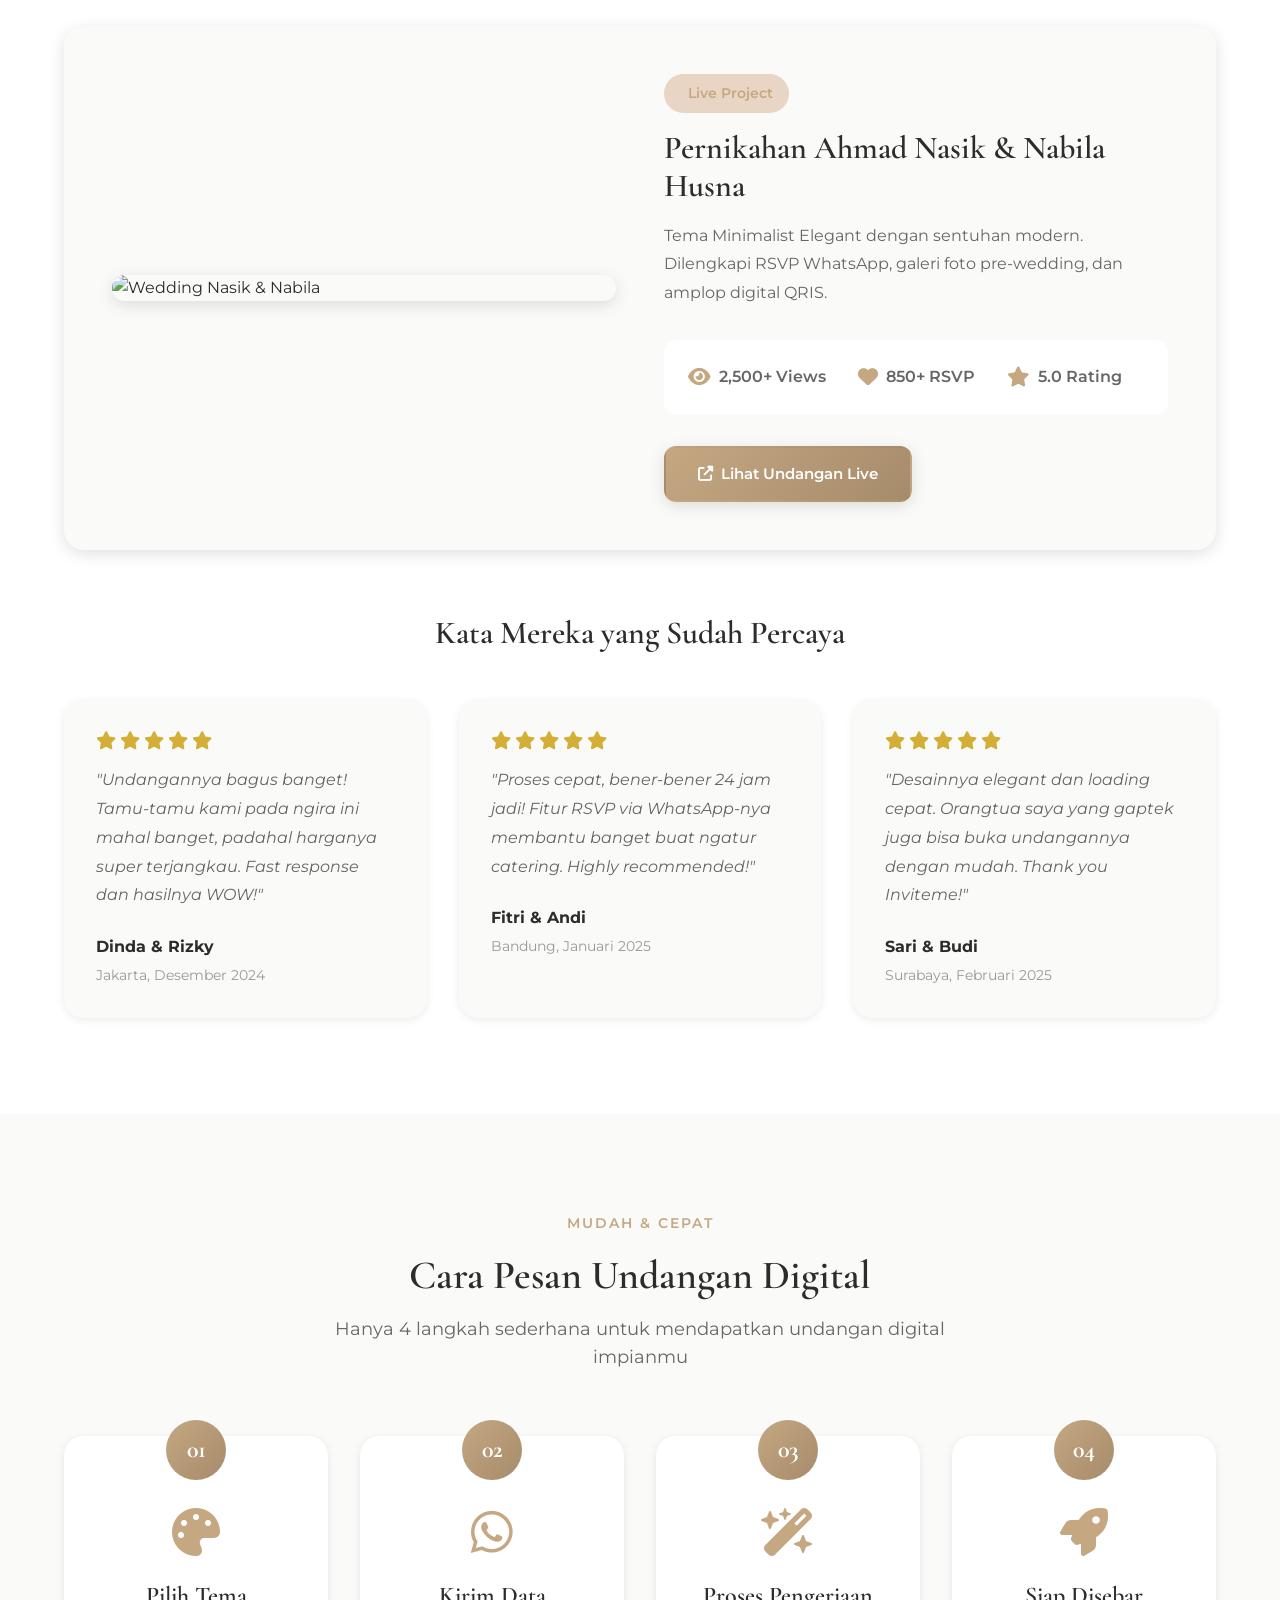
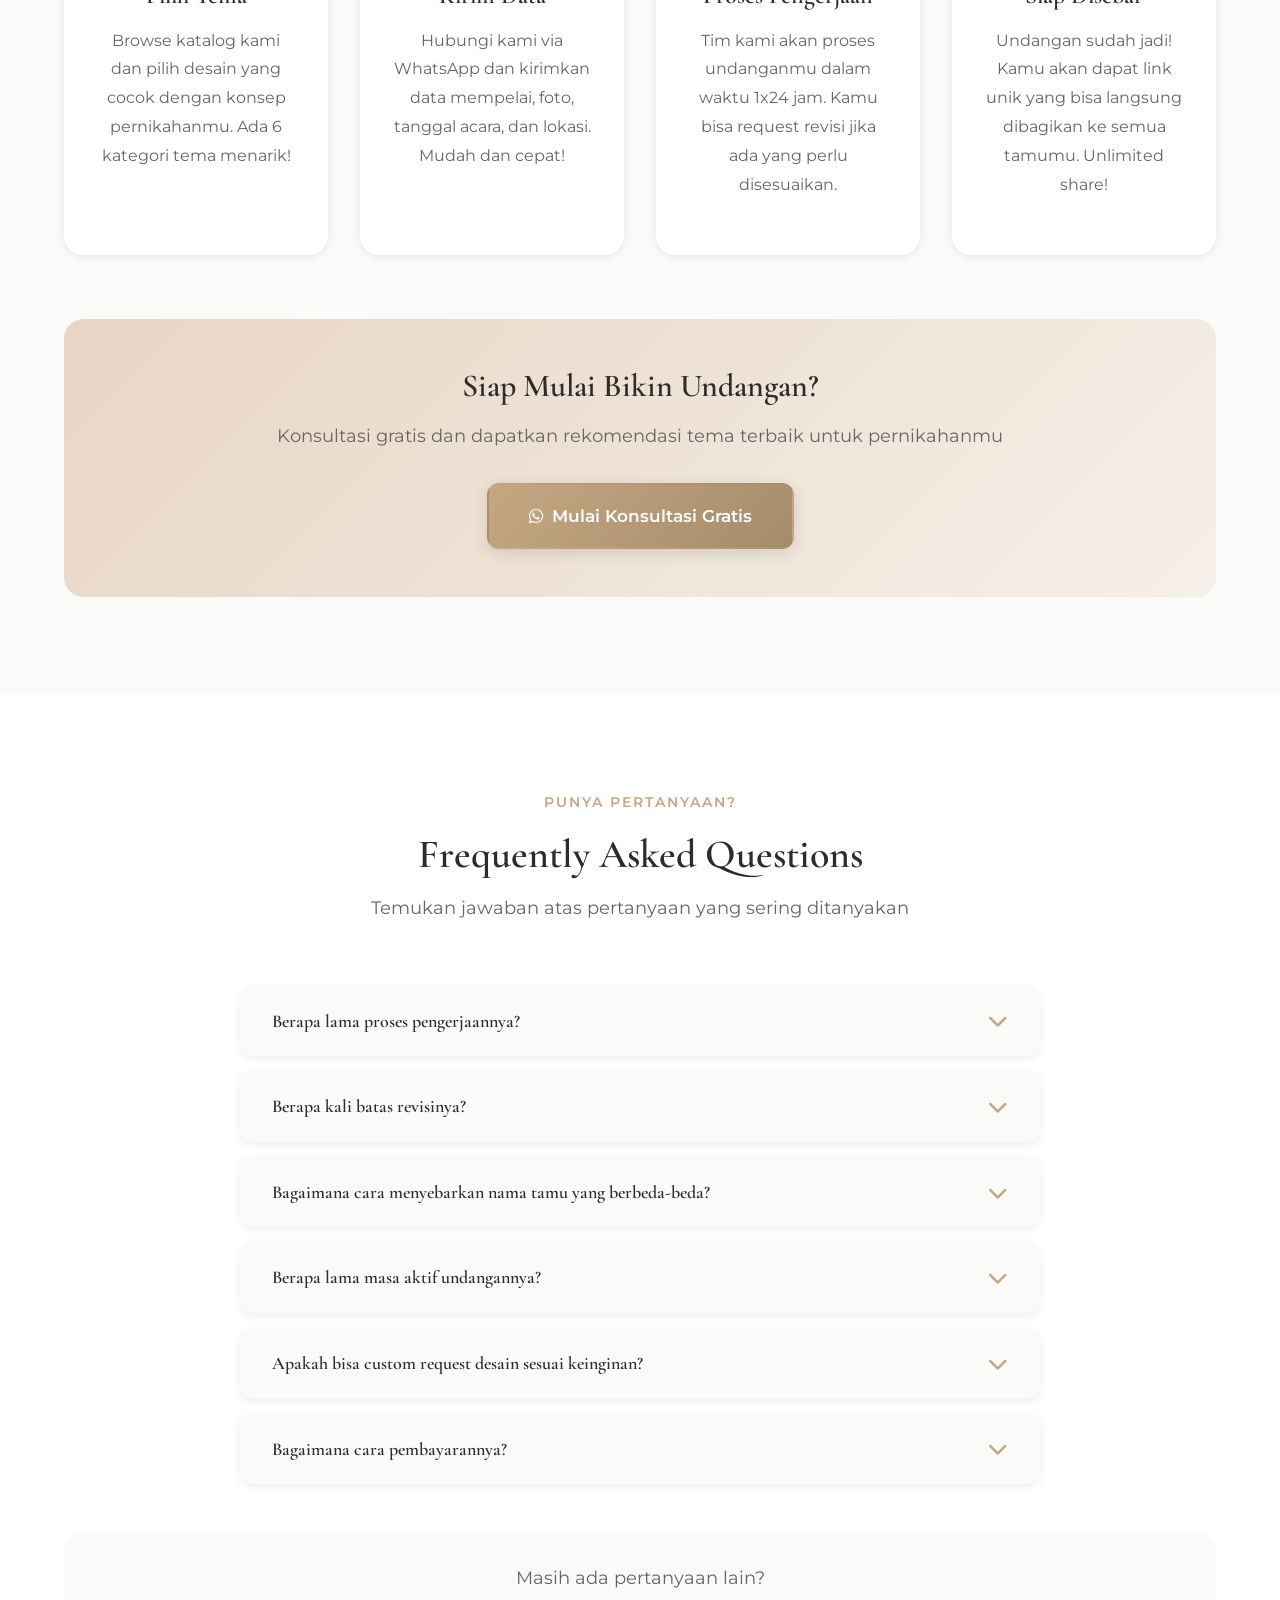
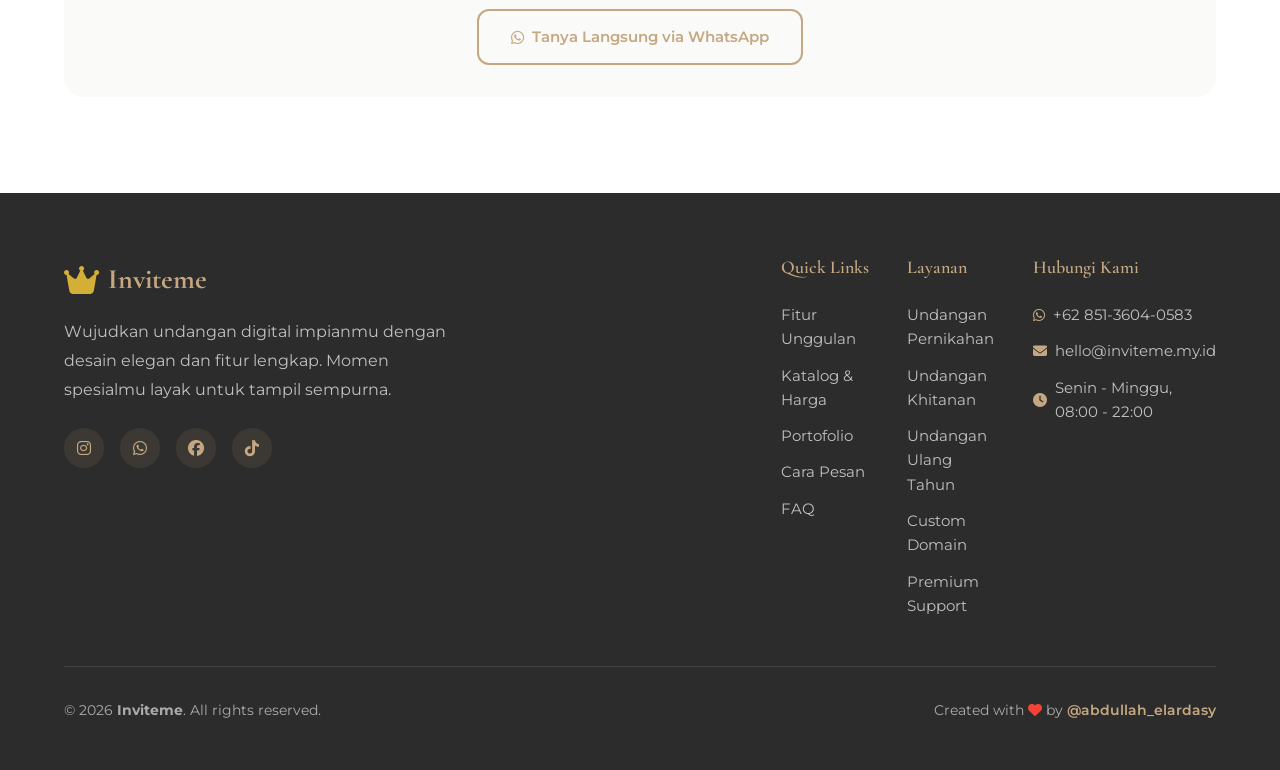
==== commit cd81c821: "Feat: Launching landing page Inviteme" ====
--- a/index.html
+++ b/index.html
@@ -3,335 +3,767 @@
 <head>
     <meta charset="UTF-8">
     <meta name="viewport" content="width=device-width, initial-scale=1.0">
-    <title>Inviteme.my.id - Jasa Undangan Pernikahan Digital & Online</title>
-    <meta name="description" content="Buat undangan pernikahan digital kekinian, praktis, dan elegan dengan beragam pilihan desain menarik.">
+    <meta name="description" content="Inviteme - Undangan Digital Elegan, Modern & Interaktif. Desain Premium, RSVP WhatsApp, Amplop Digital, Countdown Timer. Proses cepat 24 jam!">
+    <meta name="keywords" content="undangan digital, wedding invitation, undangan pernikahan online, undangan digital murah">
+    <title>Inviteme - Undangan Digital Elegan & Modern untuk Pernikahan Impianmu</title>
     
-    <!-- Google Fonts & FontAwesome Icons -->
+    <!-- Fonts -->
     <link rel="preconnect" href="https://fonts.googleapis.com">
     <link rel="preconnect" href="https://fonts.gstatic.com" crossorigin>
-    <link href="https://fonts.googleapis.com/css2?family=Plus+Jakarta+Sans:wght@400;500;600;700;800&display=swap" rel="stylesheet">
+    <link href="https://fonts.googleapis.com/css2?family=Cormorant+Garamond:wght@300;400;600;700&family=Montserrat:wght@300;400;500;600;700&display=swap" rel="stylesheet">
+    
+    <!-- Font Awesome Icons -->
     <link rel="stylesheet" href="https://cdnjs.cloudflare.com/ajax/libs/font-awesome/6.4.0/css/all.min.css">
-
-    <style>
-        :root {
-            --primary: #4F46E5;
-            --primary-hover: #4338CA;
-            --dark: #0F172A;
-            --gray: #64748B;
-            --light: #F8FAFC;
-            --white: #FFFFFF;
-        }
-
-        * {
-            margin: 0;
-            padding: 0;
-            box-sizing: border-box;
-            font-family: 'Plus Jakarta Sans', sans-serif;
-        }
-
-        body {
-            background-color: var(--light);
-            color: var(--dark);
-            line-height: 1.6;
-        }
-
-        /* Navbar */
-        nav {
-            background: rgba(255, 255, 255, 0.9);
-            backdrop-filter: blur(10px);
-            position: sticky;
-            top: 0;
-            z-index: 100;
-            border-bottom: 1px solid #E2E8F0;
-            padding: 1rem 1.5rem;
-            display: flex;
-            justify-content: space-between;
-            align-items: center;
-        }
-
-        .logo {
-            font-size: 1.4rem;
-            font-weight: 800;
-            color: var(--primary);
-            text-decoration: none;
-            letter-spacing: -0.5px;
-        }
-
-        .nav-btn {
-            background: var(--primary);
-            color: var(--white);
-            padding: 0.6rem 1.2rem;
-            border-radius: 99px;
-            text-decoration: none;
-            font-weight: 600;
-            font-size: 0.9rem;
-            transition: all 0.3s;
-        }
-
-        .nav-btn:hover {
-            background: var(--primary-hover);
-            transform: translateY(-2px);
-        }
-
-        /* Hero Section */
-        .hero {
-            padding: 4rem 1.5rem;
-            text-align: center;
-            max-width: 800px;
-            margin: 0 auto;
-        }
-
-        .badge {
-            background: #EEF2FF;
-            color: var(--primary);
-            padding: 0.4rem 1rem;
-            border-radius: 99px;
-            font-size: 0.85rem;
-            font-weight: 600;
-            display: inline-block;
-            margin-bottom: 1.5rem;
-        }
-
-        .hero h1 {
-            font-size: 2.5rem;
-            font-weight: 800;
-            line-height: 1.2;
-            margin-bottom: 1rem;
-            color: var(--dark);
-        }
-
-        .hero p {
-            color: var(--gray);
-            font-size: 1.1rem;
-            margin-bottom: 2rem;
-        }
-
-        .hero-btns {
-            display: flex;
-            gap: 1rem;
-            justify-content: center;
-            flex-wrap: wrap;
-        }
-
-        .btn-secondary {
-            background: var(--white);
-            color: var(--dark);
-            border: 1px solid #E2E8F0;
-            padding: 0.8rem 1.5rem;
-            border-radius: 99px;
-            text-decoration: none;
-            font-weight: 600;
-            transition: all 0.3s;
-        }
-
-        .btn-secondary:hover {
-            border-color: var(--primary);
-            color: var(--primary);
-        }
-
-        /* Section Title */
-        .section-title {
-            text-align: center;
-            margin-bottom: 3rem;
-        }
-
-        .section-title h2 {
-            font-size: 1.8rem;
-            font-weight: 700;
-        }
-
-        .section-title p {
-            color: var(--gray);
-        }
-
-        /* Features Section */
-        .features {
-            padding: 4rem 1.5rem;
-            max-width: 1100px;
-            margin: 0 auto;
-            display: grid;
-            grid-template-columns: repeat(auto-fit, minmax(250px, 1fr));
-            gap: 1.5rem;
-        }
-
-        .feature-card {
-            background: var(--white);
-            padding: 2rem;
-            border-radius: 16px;
-            border: 1px solid #E2E8F0;
-            transition: all 0.3s;
-        }
-
-        .feature-card:hover {
-            border-color: var(--primary);
-            transform: translateY(-5px);
-            box-shadow: 0 10px 25px -5px rgba(0,0,0,0.05);
-        }
-
-        .feature-icon {
-            width: 50px;
-            height: 50px;
-            background: #EEF2FF;
-            color: var(--primary);
-            border-radius: 12px;
-            display: flex;
-            align-items: center;
-            justify-content: center;
-            font-size: 1.3rem;
-            margin-bottom: 1rem;
-        }
-
-        .feature-card h3 {
-            font-size: 1.2rem;
-            margin-bottom: 0.5rem;
-        }
-
-        .feature-card p {
-            color: var(--gray);
-            font-size: 0.95rem;
-        }
-
-        /* Portfolio Section */
-        .portfolio {
-            padding: 4rem 1.5rem;
-            background: var(--white);
-            border-top: 1px solid #E2E8F0;
-            border-bottom: 1px solid #E2E8F0;
-        }
-
-        .portfolio-grid {
-            max-width: 1000px;
-            margin: 0 auto;
-            display: grid;
-            grid-template-columns: repeat(auto-fit, minmax(280px, 1fr));
-            gap: 2rem;
-        }
-
-        .portfolio-card {
-            border: 1px solid #E2E8F0;
-            border-radius: 16px;
-            overflow: hidden;
-            background: var(--light);
-            text-decoration: none;
-            color: inherit;
-            transition: all 0.3s;
-        }
-
-        .portfolio-card:hover {
-            transform: translateY(-5px);
-            box-shadow: 0 15px 30px -10px rgba(0,0,0,0.1);
-        }
-
-        .portfolio-preview {
-            height: 200px;
-            background: linear-gradient(135deg, #6366F1, #A855F7);
-            display: flex;
-            align-items: center;
-            justify-content: center;
-            color: white;
-            font-size: 2rem;
-        }
-
-        .portfolio-info {
-            padding: 1.5rem;
-        }
-
-        .portfolio-info h3 {
-            font-size: 1.1rem;
-            margin-bottom: 0.3rem;
-        }
-
-        .portfolio-info p {
-            color: var(--gray);
-            font-size: 0.85rem;
-        }
-
-        /* Footer */
-        footer {
-            text-align: center;
-            padding: 2.5rem 1.5rem;
-            color: var(--gray);
-            font-size: 0.9rem;
-        }
-
-        /* Responsive Adjustment */
-        @media (max-width: 768px) {
-            .hero h1 {
-                font-size: 2rem;
-            }
-        }
-    </style>
+    
+    <!-- Custom Styles -->
+    <link rel="stylesheet" href="style.css">
 </head>
 <body>
-
-    <!-- Navbar -->
-    <nav>
-        <a href="#" class="logo">inviteme.my.id</a>
-        <a href="https://wa.me/628XXXXXXXXXX?text=Halo%20Inviteme,%20saya%20tertarik%20membuat%20undangan%20digital" target="_blank" class="nav-btn">
-            <i class="fa-brands fa-whatsapp"></i> Pesan Sekarang
-        </a>
-    </nav>
-
-    <!-- Hero Section -->
-    <header class="hero">
-        <span class="badge">✨ Undangan Digital Momen Spesialmu</span>
-        <h1>Sebarkan Kabar Bahagia dengan Undangan Digital Elegan</h1>
-        <p>Praktis, hemat biaya, dan siap dibagikan ke ribuan tamu dalam hitungan detik. Lengkap dengan musik, peta lokasi, hingga konfirmasi kehadiran (RSVP).</p>
-        <div class="hero-btns">
-            <a href="https://wa.me/628XXXXXXXXXX?text=Halo%20Inviteme,%20saya%20mau%20konsultasi%20undangan" class="nav-btn" style="padding: 0.8rem 1.8rem;">Konsultasi Gratis</a>
-            <a href="#contoh" class="btn-secondary">Lihat Contoh</a>
-        </div>
+    
+    <!-- ========== HEADER & NAVBAR ========== -->
+    <header class="header" id="header">
+        <nav class="navbar container">
+            <div class="nav-brand">
+                <i class="fas fa-crown brand-icon"></i>
+                <span class="brand-name">Inviteme</span>
+            </div>
+            
+            <ul class="nav-menu" id="navMenu">
+                <li><a href="#fitur" class="nav-link">Fitur</a></li>
+                <li><a href="#katalog" class="nav-link">Katalog & Harga</a></li>
+                <li><a href="#cara-pesan" class="nav-link">Cara Pesan</a></li>
+                <li><a href="#portofolio" class="nav-link">Portofolio</a></li>
+                <li><a href="#faq" class="nav-link">FAQ</a></li>
+                <li class="nav-cta-mobile">
+                    <a href="https://wa.me/6285136040583?text=Halo%20Kak,%20saya%20mau%20pesan%20undangan%20digital%20Inviteme" class="btn btn-primary">Pesan Sekarang</a>
+                </li>
+            </ul>
+            
+            <a href="https://wa.me/6285136040583?text=Halo%20Kak,%20saya%20mau%20pesan%20undangan%20digital%20Inviteme" class="btn btn-primary btn-nav-cta">Pesan Sekarang</a>
+            
+            <div class="hamburger" id="hamburger">
+                <span></span>
+                <span></span>
+                <span></span>
+            </div>
+        </nav>
     </header>
 
-    <!-- Features -->
-    <section class="features">
-        <div class="feature-card">
-            <div class="feature-icon"><i class="fa-solid fa-bolt"></i></div>
-            <h3>Proses Cepat</h3>
-            <p>Pengerjaan relatif singkat. Undangan siap dalam waktu 1-2 hari kerja setelah data lengkap.</p>
-        </div>
-        <div class="feature-card">
-            <div class="feature-icon"><i class="fa-solid fa-music"></i></div>
-            <h3>Custom Musik & Galeri</h3>
-            <p>Pilih musik latar kesukaanmu dan tampilkan momen terbaik bersama pasangan dalam galeri foto.</p>
-        </div>
-        <div class="feature-card">
-            <div class="feature-icon"><i class="fa-solid fa-map-location-dot"></i></div>
-            <h3>Petunjuk Peta & RSVP</h3>
-            <p>Integrasi langsung ke Google Maps serta fitur konfirmasi kehadiran & ucapan dari para tamu.</p>
-        </div>
-        <div class="feature-card">
-            <div class="feature-icon"><i class="fa-solid fa-mobile-screen"></i></div>
-            <h3>Ramah Semua Perangkat</h3>
-            <p>Tampilan yang teroptimasi secara responsif baik di HP Android, iPhone, tablet, maupun komputer.</p>
+    <!-- ========== HERO SECTION ========== -->
+    <section class="hero" id="home">
+        <div class="container">
+            <div class="hero-content">
+                <div class="hero-text">
+                    <div class="hero-badge">
+                        <i class="fas fa-star"></i>
+                        <span>Promo Spesial - Diskon hingga 50%</span>
+                    </div>
+                    
+                    <h1 class="hero-title">
+                        Bikin Undangan Digital Elegan, 
+                        <span class="highlight">Sebar Luas Tanpa Batas</span>, 
+                        Cuma 24 Jam Jadi!
+                    </h1>
+                    
+                    <p class="hero-subtitle">
+                        Tampil beda dengan desain eksklusif, fitur RSVP WhatsApp interaktif, amplop digital, dan galeri foto/video terbaik untuk momen sekali seumur hidupmu.
+                    </p>
+                    
+                    <div class="hero-cta">
+                        <a href="#katalog" class="btn btn-primary btn-large">
+                            <i class="fas fa-book-open"></i>
+                            Lihat Katalog & Harga
+                        </a>
+                        <a href="https://wa.me/6285136040583?text=Halo%20Kak,%20saya%20mau%20tanya%20tentang%20undangan%20digital%20Inviteme" class="btn btn-secondary btn-large">
+                            <i class="fab fa-whatsapp"></i>
+                            Konsultasi Gratis via WA
+                        </a>
+                    </div>
+                    
+                    <div class="hero-stats">
+                        <div class="stat-item">
+                            <h3>500+</h3>
+                            <p>Klien Puas</p>
+                        </div>
+                        <div class="stat-item">
+                            <h3>24 Jam</h3>
+                            <p>Proses Cepat</p>
+                        </div>
+                        <div class="stat-item">
+                            <h3>4.9/5</h3>
+                            <p>Rating Testimoni</p>
+                        </div>
+                    </div>
+                </div>
+                
+                <div class="hero-visual">
+                    <div class="phone-mockup">
+                        <div class="phone-frame">
+                            <div class="phone-screen">
+                                <div class="mockup-content">
+                                    <i class="fas fa-rings-wedding"></i>
+                                    <h3>Wedding Invitation</h3>
+                                    <p>Ahmad & Siti</p>
+                                    <div class="mockup-date">12 . 08 . 2025</div>
+                                </div>
+                            </div>
+                        </div>
+                    </div>
+                    
+                    <div class="floating-cards">
+                        <div class="floating-card card-1">
+                            <i class="fas fa-heart"></i>
+                            <span>RSVP Enabled</span>
+                        </div>
+                        <div class="floating-card card-2">
+                            <i class="fas fa-gift"></i>
+                            <span>Amplop Digital</span>
+                        </div>
+                        <div class="floating-card card-3">
+                            <i class="fas fa-images"></i>
+                            <span>Galeri Foto</span>
+                        </div>
+                    </div>
+                </div>
+            </div>
         </div>
     </section>
 
-    <!-- Portfolio / Contoh Undangan -->
-    <section class="portfolio" id="contoh">
-        <div class="section-title">
-            <h2>Contoh Undangan Client</h2>
-            <p>Lihat contoh tampilan undangan digital asli yang disebarkan ke para tamu</p>
-        </div>
-
-        <div class="portfolio-grid">
-            <!-- Undangan Nasik & Nabila -->
-            <a href="/nasik-nabila/" class="portfolio-card" target="_blank">
-                <div class="portfolio-preview">
-                    <i class="fa-solid fa-heart"></i>
-                </div>
-                <div class="portfolio-info">
-                    <h3>Nasik & Nabila</h3>
-                    <p>Tema Soft & Minimalis • <span style="color: var(--primary); font-weight: 600;">Lihat Web</span></p>
-                </div>
-            </a>
+    <!-- ========== FEATURES / USP SECTION ========== -->
+    <section class="features" id="fitur">
+        <div class="container">
+            <div class="section-header">
+                <span class="section-subtitle">Kenapa Pilih Inviteme?</span>
+                <h2 class="section-title">Fitur Unggulan yang Bikin Undanganmu Istimewa</h2>
+                <p class="section-description">
+                    Semua yang kamu butuhkan untuk undangan digital sempurna, dalam satu platform
+                </p>
+            </div>
+            
+            <div class="features-grid">
+                <div class="feature-card">
+                    <div class="feature-icon">
+                        <i class="fas fa-mobile-screen-button"></i>
+                    </div>
+                    <h3>Desain Responsif & Bebas Lag</h3>
+                    <p>Tampil sempurna di semua perangkat - HP, tablet, hingga laptop. Load cepat tanpa lemot!</p>
+                </div>
+                
+                <div class="feature-card">
+                    <div class="feature-icon">
+                        <i class="fab fa-whatsapp"></i>
+                    </div>
+                    <h3>RSVP WhatsApp Otomatis</h3>
+                    <p>Tamu konfirmasi kehadiran langsung via WhatsApp. Kelola buku tamu jadi lebih mudah!</p>
+                </div>
+                
+                <div class="feature-card">
+                    <div class="feature-icon">
+                        <i class="fas fa-wallet"></i>
+                    </div>
+                    <h3>Amplop Digital & QRIS</h3>
+                    <p>Fitur salin rekening instant & scan QRIS (DANA, OVO, BCA). Praktis dan modern!</p>
+                </div>
+                
+                <div class="feature-card">
+                    <div class="feature-icon">
+                        <i class="fas fa-map-location-dot"></i>
+                    </div>
+                    <h3>Navigasi Google Maps</h3>
+                    <p>Petunjuk arah presisi ke lokasi acara. Tamu gak akan nyasar!</p>
+                </div>
+                
+                <div class="feature-card">
+                    <div class="feature-icon">
+                        <i class="fas fa-clock"></i>
+                    </div>
+                    <h3>Countdown Timer Interaktif</h3>
+                    <p>Hitung mundur hari H dengan animasi elegan. Bikin tamu makin excited!</p>
+                </div>
+                
+                <div class="feature-card">
+                    <div class="feature-icon">
+                        <i class="fas fa-photo-film"></i>
+                    </div>
+                    <h3>Galeri Foto & Video</h3>
+                    <p>Tampilkan momen pre-wedding dengan slider dan lightbox estetik berkualitas tinggi</p>
+                </div>
+                
+                <div class="feature-card featured">
+                    <div class="feature-badge">Premium</div>
+                    <div class="feature-icon">
+                        <i class="fas fa-user-tag"></i>
+                    </div>
+                    <h3>Custom Nama Tamu Unik</h3>
+                    <p>Buat link khusus dengan nama setiap tamu. Sentuhan personal yang berkesan!</p>
+                </div>
+            </div>
         </div>
     </section>
 
-    <!-- Footer -->
-    <footer>
-        <p>&copy; 2026 <strong>Inviteme.my.id</strong> — Digital Wedding Invitation. All rights reserved.</p>
+    <!-- ========== CATALOG & PRICING SECTION ========== -->
+    <section class="catalog" id="katalog">
+        <div class="container">
+            <div class="section-header">
+                <span class="section-subtitle">Pilih Tema Favoritmu</span>
+                <h2 class="section-title">Katalog & Harga Spesial</h2>
+                <p class="section-description">
+                    6 kategori tema dengan diskon hingga 50% - Limited time offer!
+                </p>
+            </div>
+            
+            <!-- Catalog Filter Tabs -->
+            <div class="catalog-filters">
+                <button class="filter-btn active" data-filter="all">Semua Tema</button>
+                <button class="filter-btn" data-filter="minimalist">Minimalist</button>
+                <button class="filter-btn" data-filter="art">Art & Exclusive</button>
+                <button class="filter-btn" data-filter="motion">Motion Premium</button>
+            </div>
+            
+            <div class="catalog-grid">
+                
+                <!-- MINIMALIST CATEGORY -->
+                <div class="catalog-card" data-category="minimalist">
+                    <div class="catalog-badge">Minimalist</div>
+                    <div class="discount-badge">50% OFF</div>
+                    <div class="catalog-image">
+                        <div class="catalog-preview minimalist-light">
+                            <i class="fas fa-leaf"></i>
+                            <h4>Simple & Clean</h4>
+                        </div>
+                    </div>
+                    <div class="catalog-content">
+                        <h3>Minimalist Light</h3>
+                        <div class="catalog-price">
+                            <span class="price-original">Rp 99.000</span>
+                            <span class="price-promo">Rp 49.000</span>
+                        </div>
+                        <ul class="catalog-features">
+                            <li><i class="fas fa-check"></i> Desain Typography Elegan</li>
+                            <li><i class="fas fa-check"></i> Max 1 Foto Utama</li>
+                            <li><i class="fas fa-check"></i> RSVP & Buku Tamu</li>
+                            <li><i class="fas fa-check"></i> Countdown Timer</li>
+                            <li><i class="fas fa-check"></i> Google Maps</li>
+                        </ul>
+                        <div class="catalog-actions">
+                            <a href="#" class="btn btn-outline-small">
+                                <i class="fas fa-eye"></i> Lihat Demo
+                            </a>
+                            <a href="https://wa.me/6285136040583?text=Halo,%20saya%20mau%20pesan%20tema%20Minimalist%20Light%20(Rp49k)" class="btn btn-primary-small">
+                                <i class="fas fa-shopping-cart"></i> Pesan Tema Ini
+                            </a>
+                        </div>
+                    </div>
+                </div>
+                
+                <div class="catalog-card" data-category="minimalist">
+                    <div class="catalog-badge">Minimalist</div>
+                    <div class="discount-badge">50% OFF</div>
+                    <div class="catalog-image">
+                        <div class="catalog-preview minimalist-dark">
+                            <i class="fas fa-moon"></i>
+                            <h4>Dark Elegance</h4>
+                        </div>
+                    </div>
+                    <div class="catalog-content">
+                        <h3>Minimalist Dark</h3>
+                        <div class="catalog-price">
+                            <span class="price-original">Rp 139.000</span>
+                            <span class="price-promo">Rp 69.000</span>
+                        </div>
+                        <ul class="catalog-features">
+                            <li><i class="fas fa-check"></i> Dark Theme Premium</li>
+                            <li><i class="fas fa-check"></i> Max 3 Foto</li>
+                            <li><i class="fas fa-check"></i> RSVP WhatsApp Auto</li>
+                            <li><i class="fas fa-check"></i> Amplop Digital</li>
+                            <li><i class="fas fa-check"></i> Musik Background</li>
+                        </ul>
+                        <div class="catalog-actions">
+                            <a href="#" class="btn btn-outline-small">
+                                <i class="fas fa-eye"></i> Lihat Demo
+                            </a>
+                            <a href="https://wa.me/6285136040583?text=Halo,%20saya%20mau%20pesan%20tema%20Minimalist%20Dark%20(Rp69k)" class="btn btn-primary-small">
+                                <i class="fas fa-shopping-cart"></i> Pesan Tema Ini
+                            </a>
+                        </div>
+                    </div>
+                </div>
+                
+                <!-- ART & EXCLUSIVE CATEGORY -->
+                <div class="catalog-card" data-category="art">
+                    <div class="catalog-badge badge-art">Art & Exclusive</div>
+                    <div class="discount-badge">50% OFF</div>
+                    <div class="catalog-image">
+                        <div class="catalog-preview art-floral">
+                            <i class="fas fa-spa"></i>
+                            <h4>Floral Beauty</h4>
+                        </div>
+                    </div>
+                    <div class="catalog-content">
+                        <h3>Art Floral / Rustic</h3>
+                        <div class="catalog-price">
+                            <span class="price-original">Rp 179.000</span>
+                            <span class="price-promo">Rp 89.000</span>
+                        </div>
+                        <ul class="catalog-features">
+                            <li><i class="fas fa-check"></i> Ilustrasi Floral Custom</li>
+                            <li><i class="fas fa-check"></i> Galeri 16-20 Foto</li>
+                            <li><i class="fas fa-check"></i> Love Story Timeline</li>
+                            <li><i class="fas fa-check"></i> QRIS Payment</li>
+                            <li><i class="fas fa-check"></i> Custom Nama Tamu</li>
+                        </ul>
+                        <div class="catalog-actions">
+                            <a href="#" class="btn btn-outline-small">
+                                <i class="fas fa-eye"></i> Lihat Demo
+                            </a>
+                            <a href="https://wa.me/6285136040583?text=Halo,%20saya%20mau%20pesan%20tema%20Art%20Floral%20(Rp89k)" class="btn btn-primary-small">
+                                <i class="fas fa-shopping-cart"></i> Pesan Tema Ini
+                            </a>
+                        </div>
+                    </div>
+                </div>
+                
+                <div class="catalog-card popular" data-category="art">
+                    <div class="catalog-badge badge-art">Art & Exclusive</div>
+                    <div class="discount-badge">50% OFF</div>
+                    <div class="popular-badge">Paling Laku</div>
+                    <div class="catalog-image">
+                        <div class="catalog-preview exclusive-adat">
+                            <i class="fas fa-mosque"></i>
+                            <h4>Cultural Heritage</h4>
+                        </div>
+                    </div>
+                    <div class="catalog-content">
+                        <h3>Exclusive Cultural / Adat</h3>
+                        <div class="catalog-price">
+                            <span class="price-original">Rp 230.000</span>
+                            <span class="price-promo">Rp 115.000</span>
+                        </div>
+                        <ul class="catalog-features">
+                            <li><i class="fas fa-check"></i> Desain Adat/Tradisional</li>
+                            <li><i class="fas fa-check"></i> Galeri hingga 30 Foto</li>
+                            <li><i class="fas fa-check"></i> Embed Video YouTube</li>
+                            <li><i class="fas fa-check"></i> Rundown Acara Detail</li>
+                            <li><i class="fas fa-check"></i> Multi Amplop Digital</li>
+                        </ul>
+                        <div class="catalog-actions">
+                            <a href="#" class="btn btn-outline-small">
+                                <i class="fas fa-eye"></i> Lihat Demo
+                            </a>
+                            <a href="https://wa.me/6285136040583?text=Halo,%20saya%20mau%20pesan%20tema%20Exclusive%20Cultural%20(Rp115k)" class="btn btn-primary-small">
+                                <i class="fas fa-shopping-cart"></i> Pesan Tema Ini
+                            </a>
+                        </div>
+                    </div>
+                </div>
+                
+                <!-- MOTION PREMIUM CATEGORY -->
+                <div class="catalog-card" data-category="motion">
+                    <div class="catalog-badge badge-motion">Motion Premium</div>
+                    <div class="discount-badge">50% OFF</div>
+                    <div class="catalog-image">
+                        <div class="catalog-preview motion-aesthetic">
+                            <i class="fas fa-wand-magic-sparkles"></i>
+                            <h4>Animated Magic</h4>
+                        </div>
+                    </div>
+                    <div class="catalog-content">
+                        <h3>Motion Aesthetic</h3>
+                        <div class="catalog-price">
+                            <span class="price-original">Rp 299.000</span>
+                            <span class="price-promo">Rp 149.000</span>
+                        </div>
+                        <ul class="catalog-features">
+                            <li><i class="fas fa-check"></i> Smooth Motion Animation</li>
+                            <li><i class="fas fa-check"></i> Parallax Scroll Effect</li>
+                            <li><i class="fas fa-check"></i> Video Opening Banner</li>
+                            <li><i class="fas fa-check"></i> Interactive Elements</li>
+                            <li><i class="fas fa-check"></i> Premium Support 24/7</li>
+                        </ul>
+                        <div class="catalog-actions">
+                            <a href="#" class="btn btn-outline-small">
+                                <i class="fas fa-eye"></i> Lihat Demo
+                            </a>
+                            <a href="https://wa.me/6285136040583?text=Halo,%20saya%20mau%20pesan%20tema%20Motion%20Aesthetic%20(Rp149k)" class="btn btn-primary-small">
+                                <i class="fas fa-shopping-cart"></i> Pesan Tema Ini
+                            </a>
+                        </div>
+                    </div>
+                </div>
+                
+                <div class="catalog-card premium" data-category="motion">
+                    <div class="catalog-badge badge-motion">Motion Premium</div>
+                    <div class="discount-badge">50% OFF</div>
+                    <div class="vip-badge">VIP Luxury</div>
+                    <div class="catalog-image">
+                        <div class="catalog-preview motion-luxury">
+                            <i class="fas fa-crown"></i>
+                            <h4>Luxury Experience</h4>
+                        </div>
+                    </div>
+                    <div class="catalog-content">
+                        <h3>Motion Luxury VIP</h3>
+                        <div class="catalog-price">
+                            <span class="price-original">Rp 399.000</span>
+                            <span class="price-promo">Rp 199.000</span>
+                        </div>
+                        <ul class="catalog-features">
+                            <li><i class="fas fa-check"></i> Full Motion 3D Effects</li>
+                            <li><i class="fas fa-check"></i> Cinematic Video Hero</li>
+                            <li><i class="fas fa-check"></i> Custom Domain Ready</li>
+                            <li><i class="fas fa-check"></i> Unlimited Revisi</li>
+                            <li><i class="fas fa-check"></i> Lifetime Support</li>
+                        </ul>
+                        <div class="catalog-actions">
+                            <a href="#" class="btn btn-outline-small">
+                                <i class="fas fa-eye"></i> Lihat Demo
+                            </a>
+                            <a href="https://wa.me/6285136040583?text=Halo,%20saya%20mau%20pesan%20tema%20Motion%20Luxury%20VIP%20(Rp199k)" class="btn btn-primary-small">
+                                <i class="fas fa-shopping-cart"></i> Pesan Tema Ini
+                            </a>
+                        </div>
+                    </div>
+                </div>
+                
+            </div>
+        </div>
+    </section>
+
+    <!-- ========== PORTFOLIO / SOCIAL PROOF ========== -->
+    <section class="portfolio" id="portofolio">
+        <div class="container">
+            <div class="section-header">
+                <span class="section-subtitle">Real Project Showcase</span>
+                <h2 class="section-title">Karya Nyata dari Klien Kami</h2>
+                <p class="section-description">
+                    Lihat langsung hasil undangan digital yang sudah kami buat untuk klien tercinta
+                </p>
+            </div>
+            
+            <div class="portfolio-showcase">
+                <div class="portfolio-featured">
+                    <div class="portfolio-image">
+                        <img src="data:image/svg+xml,%3Csvg xmlns='http://www.w3.org/2000/svg' width='600' height='400'%3E%3Crect fill='%23E8D5C4' width='600' height='400'/%3E%3Ctext x='50%25' y='50%25' dominant-baseline='middle' text-anchor='middle' font-family='Cormorant Garamond, serif' font-size='48' fill='%23C5A882'%3ENasik %26 Nabila%3C/text%3E%3C/svg%3E" alt="Wedding Nasik & Nabila">
+                        <div class="portfolio-overlay">
+                            <i class="fas fa-play-circle"></i>
+                        </div>
+                    </div>
+                    <div class="portfolio-content">
+                        <div class="portfolio-label">
+                            <i class="fas fa-rings-wedding"></i>
+                            <span>Live Project</span>
+                        </div>
+                        <h3>Pernikahan Ahmad Nasik & Nabila Husna</h3>
+                        <p>Tema Minimalist Elegant dengan sentuhan modern. Dilengkapi RSVP WhatsApp, galeri foto pre-wedding, dan amplop digital QRIS.</p>
+                        
+                        <div class="portfolio-stats">
+                            <div class="stat">
+                                <i class="fas fa-eye"></i>
+                                <span>2,500+ Views</span>
+                            </div>
+                            <div class="stat">
+                                <i class="fas fa-heart"></i>
+                                <span>850+ RSVP</span>
+                            </div>
+                            <div class="stat">
+                                <i class="fas fa-star"></i>
+                                <span>5.0 Rating</span>
+                            </div>
+                        </div>
+                        
+                        <a href="./nasik-nabila/" class="btn btn-primary" target="_blank">
+                            <i class="fas fa-external-link-alt"></i>
+                            Lihat Undangan Live
+                        </a>
+                    </div>
+                </div>
+            </div>
+            
+            <!-- Testimonials -->
+            <div class="testimonials">
+                <h3 class="testimonials-title">Kata Mereka yang Sudah Percaya</h3>
+                <div class="testimonials-grid">
+                    <div class="testimonial-card">
+                        <div class="testimonial-stars">
+                            <i class="fas fa-star"></i>
+                            <i class="fas fa-star"></i>
+                            <i class="fas fa-star"></i>
+                            <i class="fas fa-star"></i>
+                            <i class="fas fa-star"></i>
+                        </div>
+                        <p>"Undangannya bagus banget! Tamu-tamu kami pada ngira ini mahal banget, padahal harganya super terjangkau. Fast response dan hasilnya WOW!"</p>
+                        <div class="testimonial-author">
+                            <strong>Dinda & Rizky</strong>
+                            <span>Jakarta, Desember 2024</span>
+                        </div>
+                    </div>
+                    
+                    <div class="testimonial-card">
+                        <div class="testimonial-stars">
+                            <i class="fas fa-star"></i>
+                            <i class="fas fa-star"></i>
+                            <i class="fas fa-star"></i>
+                            <i class="fas fa-star"></i>
+                            <i class="fas fa-star"></i>
+                        </div>
+                        <p>"Proses cepat, bener-bener 24 jam jadi! Fitur RSVP via WhatsApp-nya membantu banget buat ngatur catering. Highly recommended!"</p>
+                        <div class="testimonial-author">
+                            <strong>Fitri & Andi</strong>
+                            <span>Bandung, Januari 2025</span>
+                        </div>
+                    </div>
+                    
+                    <div class="testimonial-card">
+                        <div class="testimonial-stars">
+                            <i class="fas fa-star"></i>
+                            <i class="fas fa-star"></i>
+                            <i class="fas fa-star"></i>
+                            <i class="fas fa-star"></i>
+                            <i class="fas fa-star"></i>
+                        </div>
+                        <p>"Desainnya elegant dan loading cepat. Orangtua saya yang gaptek juga bisa buka undangannya dengan mudah. Thank you Inviteme!"</p>
+                        <div class="testimonial-author">
+                            <strong>Sari & Budi</strong>
+                            <span>Surabaya, Februari 2025</span>
+                        </div>
+                    </div>
+                </div>
+            </div>
+        </div>
+    </section>
+
+    <!-- ========== HOW TO ORDER SECTION ========== -->
+    <section class="how-to-order" id="cara-pesan">
+        <div class="container">
+            <div class="section-header">
+                <span class="section-subtitle">Mudah & Cepat</span>
+                <h2 class="section-title">Cara Pesan Undangan Digital</h2>
+                <p class="section-description">
+                    Hanya 4 langkah sederhana untuk mendapatkan undangan digital impianmu
+                </p>
+            </div>
+            
+            <div class="steps-grid">
+                <div class="step-card">
+                    <div class="step-number">01</div>
+                    <div class="step-icon">
+                        <i class="fas fa-palette"></i>
+                    </div>
+                    <h3>Pilih Tema</h3>
+                    <p>Browse katalog kami dan pilih desain yang cocok dengan konsep pernikahanmu. Ada 6 kategori tema menarik!</p>
+                </div>
+                
+                <div class="step-card">
+                    <div class="step-number">02</div>
+                    <div class="step-icon">
+                        <i class="fab fa-whatsapp"></i>
+                    </div>
+                    <h3>Kirim Data</h3>
+                    <p>Hubungi kami via WhatsApp dan kirimkan data mempelai, foto, tanggal acara, dan lokasi. Mudah dan cepat!</p>
+                </div>
+                
+                <div class="step-card">
+                    <div class="step-number">03</div>
+                    <div class="step-icon">
+                        <i class="fas fa-wand-magic-sparkles"></i>
+                    </div>
+                    <h3>Proses Pengerjaan</h3>
+                    <p>Tim kami akan proses undanganmu dalam waktu 1x24 jam. Kamu bisa request revisi jika ada yang perlu disesuaikan.</p>
+                </div>
+                
+                <div class="step-card">
+                    <div class="step-number">04</div>
+                    <div class="step-icon">
+                        <i class="fas fa-rocket"></i>
+                    </div>
+                    <h3>Siap Disebar</h3>
+                    <p>Undangan sudah jadi! Kamu akan dapat link unik yang bisa langsung dibagikan ke semua tamumu. Unlimited share!</p>
+                </div>
+            </div>
+            
+            <div class="cta-box">
+                <h3>Siap Mulai Bikin Undangan?</h3>
+                <p>Konsultasi gratis dan dapatkan rekomendasi tema terbaik untuk pernikahanmu</p>
+                <a href="https://wa.me/6285136040583?text=Halo%20Kak,%20saya%20mau%20konsultasi%20untuk%20undangan%20digital" class="btn btn-primary btn-large">
+                    <i class="fab fa-whatsapp"></i>
+                    Mulai Konsultasi Gratis
+                </a>
+            </div>
+        </div>
+    </section>
+
+    <!-- ========== FAQ SECTION ========== -->
+    <section class="faq" id="faq">
+        <div class="container">
+            <div class="section-header">
+                <span class="section-subtitle">Punya Pertanyaan?</span>
+                <h2 class="section-title">Frequently Asked Questions</h2>
+                <p class="section-description">
+                    Temukan jawaban atas pertanyaan yang sering ditanyakan
+                </p>
+            </div>
+            
+            <div class="faq-container">
+                <div class="faq-item">
+                    <div class="faq-question">
+                        <h3>Berapa lama proses pengerjaannya?</h3>
+                        <i class="fas fa-chevron-down"></i>
+                    </div>
+                    <div class="faq-answer">
+                        <p>Proses pengerjaan undangan digital hanya membutuhkan waktu <strong>1x24 jam</strong> sejak data lengkap diterima dan pembayaran dikonfirmasi. Untuk tema premium dengan custom request khusus, bisa memakan waktu maksimal 2x24 jam.</p>
+                    </div>
+                </div>
+                
+                <div class="faq-item">
+                    <div class="faq-question">
+                        <h3>Berapa kali batas revisinya?</h3>
+                        <i class="fas fa-chevron-down"></i>
+                    </div>
+                    <div class="faq-answer">
+                        <p>Setiap paket mendapatkan <strong>2x revisi gratis</strong> untuk penyesuaian kecil seperti typo, ganti foto, atau ubah warna. Untuk tema Motion Luxury VIP, kami berikan <strong>unlimited revisi</strong> sampai kamu puas!</p>
+                    </div>
+                </div>
+                
+                <div class="faq-item">
+                    <div class="faq-question">
+                        <h3>Bagaimana cara menyebarkan nama tamu yang berbeda-beda?</h3>
+                        <i class="fas fa-chevron-down"></i>
+                    </div>
+                    <div class="faq-answer">
+                        <p>Sangat mudah! Undangan dilengkapi fitur <strong>Custom Nama Tamu</strong>. Kamu tinggal tambahkan parameter "?to=NamaTamu" di akhir link. Contoh: inviteme.com/undanganmu?to=Budi. Nama tamu akan otomatis muncul di undangan. Kami juga menyediakan tool generator link untuk memudahkanmu!</p>
+                    </div>
+                </div>
+                
+                <div class="faq-item">
+                    <div class="faq-question">
+                        <h3>Berapa lama masa aktif undangannya?</h3>
+                        <i class="fas fa-chevron-down"></i>
+                    </div>
+                    <div class="faq-answer">
+                        <p>Undangan digital akan aktif <strong>selamanya</strong> (permanent hosting). Jadi kamu dan tamu bisa mengaksesnya kapan saja, bahkan setelah acara selesai. Cocok untuk kenang-kenangan digital!</p>
+                    </div>
+                </div>
+                
+                <div class="faq-item">
+                    <div class="faq-question">
+                        <h3>Apakah bisa custom request desain sesuai keinginan?</h3>
+                        <i class="fas fa-chevron-down"></i>
+                    </div>
+                    <div class="faq-answer">
+                        <p>Tentu bisa! Semua tema kami bisa dikustomisasi sesuai dengan keinginanmu. Mulai dari warna, font, layout, hingga tambahan section khusus. Diskusikan kebutuhanmu dengan tim kami via WhatsApp.</p>
+                    </div>
+                </div>
+                
+                <div class="faq-item">
+                    <div class="faq-question">
+                        <h3>Bagaimana cara pembayarannya?</h3>
+                        <i class="fas fa-chevron-down"></i>
+                    </div>
+                    <div class="faq-answer">
+                        <p>Pembayaran bisa melalui <strong>Transfer Bank (BCA, Mandiri, BRI)</strong> atau <strong>E-wallet (DANA, OVO, GoPay)</strong>. Setelah transfer, kirimkan bukti pembayaran ke WhatsApp kami untuk konfirmasi. Kami akan langsung proses setelah pembayaran terverifikasi.</p>
+                    </div>
+                </div>
+            </div>
+            
+            <div class="faq-cta">
+                <p>Masih ada pertanyaan lain?</p>
+                <a href="https://wa.me/6285136040583?text=Halo,%20saya%20mau%20tanya%20seputar%20undangan%20digital" class="btn btn-secondary">
+                    <i class="fab fa-whatsapp"></i>
+                    Tanya Langsung via WhatsApp
+                </a>
+            </div>
+        </div>
+    </section>
+
+    <!-- ========== FOOTER ========== -->
+    <footer class="footer">
+        <div class="container">
+            <div class="footer-content">
+                <div class="footer-brand">
+                    <div class="footer-logo">
+                        <i class="fas fa-crown"></i>
+                        <span>Inviteme</span>
+                    </div>
+                    <p class="footer-tagline">
+                        Wujudkan undangan digital impianmu dengan desain elegan dan fitur lengkap. Momen spesialmu layak untuk tampil sempurna.
+                    </p>
+                    <div class="footer-socials">
+                        <a href="https://instagram.com/abdullah_elardasy" target="_blank" title="Instagram">
+                            <i class="fab fa-instagram"></i>
+                        </a>
+                        <a href="https://wa.me/6285136040583" target="_blank" title="WhatsApp">
+                            <i class="fab fa-whatsapp"></i>
+                        </a>
+                        <a href="#" target="_blank" title="Facebook">
+                            <i class="fab fa-facebook"></i>
+                        </a>
+                        <a href="#" target="_blank" title="TikTok">
+                            <i class="fab fa-tiktok"></i>
+                        </a>
+                    </div>
+                </div>
+                
+                <div class="footer-links">
+                    <div class="footer-column">
+                        <h4>Quick Links</h4>
+                        <ul>
+                            <li><a href="#fitur">Fitur Unggulan</a></li>
+                            <li><a href="#katalog">Katalog & Harga</a></li>
+                            <li><a href="#portofolio">Portofolio</a></li>
+                            <li><a href="#cara-pesan">Cara Pesan</a></li>
+                            <li><a href="#faq">FAQ</a></li>
+                        </ul>
+                    </div>
+                    
+                    <div class="footer-column">
+                        <h4>Layanan</h4>
+                        <ul>
+                            <li><a href="#">Undangan Pernikahan</a></li>
+                            <li><a href="#">Undangan Khitanan</a></li>
+                            <li><a href="#">Undangan Ulang Tahun</a></li>
+                            <li><a href="#">Custom Domain</a></li>
+                            <li><a href="#">Premium Support</a></li>
+                        </ul>
+                    </div>
+                    
+                    <div class="footer-column">
+                        <h4>Hubungi Kami</h4>
+                        <ul>
+                            <li>
+                                <i class="fab fa-whatsapp"></i>
+                                <a href="https://wa.me/6285136040583">+62 851-3604-0583</a>
+                            </li>
+                            <li>
+                                <i class="fas fa-envelope"></i>
+                                <a href="mailto:hello@inviteme.my.id">hello@inviteme.my.id</a>
+                            </li>
+                            <li>
+                                <i class="fas fa-clock"></i>
+                                <span>Senin - Minggu, 08:00 - 22:00</span>
+                            </li>
+                        </ul>
+                    </div>
+                </div>
+            </div>
+            
+            <div class="footer-bottom">
+                <p class="footer-copyright">
+                    &copy; 2026 <strong>Inviteme</strong>. All rights reserved.
+                </p>
+                <p class="footer-creator">
+                    Created with <i class="fas fa-heart"></i> by 
+                    <a href="https://instagram.com/abdullah_elardasy" target="_blank">@abdullah_elardasy</a>
+                </p>
+            </div>
+        </div>
     </footer>
 
+    <!-- ========== BACK TO TOP BUTTON ========== -->
+    <button class="back-to-top" id="backToTop">
+        <i class="fas fa-arrow-up"></i>
+    </button>
+
+    <!-- ========== CUSTOM JAVASCRIPT ========== -->
+    <script src="script.js"></script>
 </body>
 </html>
--- a/style.css
+++ b/style.css
@@ -0,0 +1,1464 @@
+/* ========================================
+   INVITEME - DIGITAL WEDDING INVITATION
+   Modern Luxury Landing Page Stylesheet
+   Created by: @abdullah_elardasy
+   ======================================== */
+
+/* ========== CSS VARIABLES ========== */
+:root {
+    /* Color Palette - Luxury Dark/Nude with Gold Accent */
+    --primary-color: #C5A882;
+    --primary-dark: #A68B6B;
+    --primary-light: #E8D5C4;
+    
+    --secondary-color: #2C2C2C;
+    --secondary-light: #3D3D3D;
+    
+    --accent-gold: #D4AF37;
+    --accent-cream: #F5F0E8;
+    
+    --text-primary: #2C2C2C;
+    --text-secondary: #666666;
+    --text-light: #999999;
+    --text-white: #FFFFFF;
+    
+    --bg-primary: #FFFFFF;
+    --bg-secondary: #FAFAF8;
+    --bg-dark: #2C2C2C;
+    
+    --success: #4CAF50;
+    --warning: #FF9800;
+    --error: #F44336;
+    
+    /* Typography */
+    --font-primary: 'Montserrat', sans-serif;
+    --font-secondary: 'Cormorant Garamond', serif;
+    
+    /* Spacing */
+    --spacing-xs: 0.5rem;
+    --spacing-sm: 1rem;
+    --spacing-md: 2rem;
+    --spacing-lg: 4rem;
+    --spacing-xl: 6rem;
+    
+    /* Border Radius */
+    --radius-sm: 8px;
+    --radius-md: 12px;
+    --radius-lg: 20px;
+    
+    /* Shadows */
+    --shadow-sm: 0 2px 8px rgba(0, 0, 0, 0.08);
+    --shadow-md: 0 4px 16px rgba(0, 0, 0, 0.12);
+    --shadow-lg: 0 8px 32px rgba(0, 0, 0, 0.16);
+    
+    /* Transitions */
+    --transition-fast: 0.2s ease;
+    --transition-normal: 0.3s ease;
+    --transition-slow: 0.5s ease;
+}
+
+/* ========== RESET & BASE STYLES ========== */
+* {
+    margin: 0;
+    padding: 0;
+    box-sizing: border-box;
+}
+
+html {
+    scroll-behavior: smooth;
+    font-size: 16px;
+}
+
+body {
+    font-family: var(--font-primary);
+    color: var(--text-primary);
+    background-color: var(--bg-primary);
+    line-height: 1.6;
+    overflow-x: hidden;
+}
+
+img {
+    max-width: 100%;
+    height: auto;
+    display: block;
+}
+
+a {
+    text-decoration: none;
+    color: inherit;
+    transition: var(--transition-normal);
+}
+
+ul {
+    list-style: none;
+}
+
+button {
+    cursor: pointer;
+    border: none;
+    background: none;
+    font-family: inherit;
+}
+
+/* ========== CONTAINER & LAYOUT ========== */
+.container {
+    max-width: 1200px;
+    margin: 0 auto;
+    padding: 0 1.5rem;
+}
+
+section {
+    padding: var(--spacing-xl) 0;
+}
+
+/* ========== TYPOGRAPHY ========== */
+h1, h2, h3, h4, h5, h6 {
+    font-family: var(--font-secondary);
+    font-weight: 600;
+    line-height: 1.2;
+    color: var(--text-primary);
+}
+
+h1 {
+    font-size: clamp(2rem, 5vw, 3.5rem);
+}
+
+h2 {
+    font-size: clamp(1.75rem, 4vw, 2.5rem);
+}
+
+h3 {
+    font-size: clamp(1.25rem, 3vw, 1.75rem);
+}
+
+p {
+    margin-bottom: 1rem;
+    color: var(--text-secondary);
+}
+
+/* ========== BUTTONS ========== */
+.btn {
+    display: inline-flex;
+    align-items: center;
+    gap: 0.5rem;
+    padding: 0.875rem 2rem;
+    border-radius: var(--radius-md);
+    font-weight: 600;
+    font-size: 0.95rem;
+    transition: all var(--transition-normal);
+    cursor: pointer;
+    border: 2px solid transparent;
+}
+
+.btn-primary {
+    background: linear-gradient(135deg, var(--primary-color), var(--primary-dark));
+    color: var(--text-white);
+    box-shadow: var(--shadow-md);
+}
+
+.btn-primary:hover {
+    transform: translateY(-2px);
+    box-shadow: var(--shadow-lg);
+    background: linear-gradient(135deg, var(--primary-dark), var(--primary-color));
+}
+
+.btn-secondary {
+    background: var(--bg-secondary);
+    color: var(--primary-color);
+    border-color: var(--primary-color);
+}
+
+.btn-secondary:hover {
+    background: var(--primary-color);
+    color: var(--text-white);
+}
+
+.btn-large {
+    padding: 1.125rem 2.5rem;
+    font-size: 1.05rem;
+}
+
+.btn-outline-small {
+    padding: 0.625rem 1.25rem;
+    font-size: 0.875rem;
+    background: transparent;
+    border: 2px solid var(--primary-color);
+    color: var(--primary-color);
+}
+
+.btn-outline-small:hover {
+    background: var(--primary-color);
+    color: var(--text-white);
+}
+
+.btn-primary-small {
+    padding: 0.625rem 1.25rem;
+    font-size: 0.875rem;
+    background: var(--primary-color);
+    color: var(--text-white);
+}
+
+.btn-primary-small:hover {
+    background: var(--primary-dark);
+}
+
+/* ========== HEADER & NAVBAR ========== */
+.header {
+    position: fixed;
+    top: 0;
+    left: 0;
+    width: 100%;
+    z-index: 1000;
+    background: rgba(255, 255, 255, 0.95);
+    backdrop-filter: blur(10px);
+    box-shadow: var(--shadow-sm);
+    transition: var(--transition-normal);
+}
+
+.navbar {
+    display: flex;
+    justify-content: space-between;
+    align-items: center;
+    padding: 1rem 1.5rem;
+}
+
+.nav-brand {
+    display: flex;
+    align-items: center;
+    gap: 0.5rem;
+    font-family: var(--font-secondary);
+    font-size: 1.5rem;
+    font-weight: 700;
+    color: var(--primary-color);
+}
+
+.brand-icon {
+    font-size: 1.75rem;
+    color: var(--accent-gold);
+}
+
+.nav-menu {
+    display: flex;
+    align-items: center;
+    gap: 2rem;
+}
+
+.nav-link {
+    font-weight: 500;
+    color: var(--text-primary);
+    position: relative;
+}
+
+.nav-link::after {
+    content: '';
+    position: absolute;
+    bottom: -5px;
+    left: 0;
+    width: 0;
+    height: 2px;
+    background: var(--primary-color);
+    transition: var(--transition-normal);
+}
+
+.nav-link:hover::after {
+    width: 100%;
+}
+
+.btn-nav-cta {
+    display: inline-flex;
+}
+
+.nav-cta-mobile {
+    display: none;
+}
+
+.hamburger {
+    display: none;
+    flex-direction: column;
+    gap: 5px;
+    cursor: pointer;
+}
+
+.hamburger span {
+    width: 25px;
+    height: 3px;
+    background: var(--primary-color);
+    border-radius: 3px;
+    transition: var(--transition-normal);
+}
+
+/* ========== HERO SECTION ========== */
+.hero {
+    margin-top: 80px;
+    padding: var(--spacing-xl) 0;
+    background: linear-gradient(135deg, var(--bg-secondary) 0%, var(--accent-cream) 100%);
+    position: relative;
+    overflow: hidden;
+}
+
+.hero::before {
+    content: '';
+    position: absolute;
+    top: -50%;
+    right: -20%;
+    width: 600px;
+    height: 600px;
+    background: radial-gradient(circle, rgba(197, 168, 130, 0.1) 0%, transparent 70%);
+    border-radius: 50%;
+}
+
+.hero-content {
+    display: grid;
+    grid-template-columns: 1fr 1fr;
+    gap: 4rem;
+    align-items: center;
+}
+
+.hero-badge {
+    display: inline-flex;
+    align-items: center;
+    gap: 0.5rem;
+    background: linear-gradient(135deg, var(--accent-gold), var(--primary-color));
+    color: var(--text-white);
+    padding: 0.5rem 1.25rem;
+    border-radius: 50px;
+    font-size: 0.875rem;
+    font-weight: 600;
+    margin-bottom: 1.5rem;
+}
+
+.hero-title {
+    margin-bottom: 1.5rem;
+    line-height: 1.2;
+}
+
+.highlight {
+    color: var(--primary-color);
+    position: relative;
+    display: inline-block;
+}
+
+.hero-subtitle {
+    font-size: 1.125rem;
+    color: var(--text-secondary);
+    margin-bottom: 2rem;
+    line-height: 1.8;
+}
+
+.hero-cta {
+    display: flex;
+    gap: 1rem;
+    margin-bottom: 3rem;
+    flex-wrap: wrap;
+}
+
+.hero-stats {
+    display: flex;
+    gap: 3rem;
+    padding-top: 2rem;
+    border-top: 2px solid rgba(197, 168, 130, 0.2);
+}
+
+.stat-item h3 {
+    font-size: 2rem;
+    color: var(--primary-color);
+    margin-bottom: 0.25rem;
+}
+
+.stat-item p {
+    font-size: 0.875rem;
+    color: var(--text-light);
+    margin: 0;
+}
+
+/* Hero Visual - Phone Mockup */
+.hero-visual {
+    position: relative;
+    display: flex;
+    justify-content: center;
+    align-items: center;
+}
+
+.phone-mockup {
+    position: relative;
+    z-index: 2;
+}
+
+.phone-frame {
+    width: 280px;
+    height: 560px;
+    background: linear-gradient(135deg, var(--secondary-color), var(--secondary-light));
+    border-radius: 40px;
+    padding: 12px;
+    box-shadow: var(--shadow-lg);
+}
+
+.phone-screen {
+    width: 100%;
+    height: 100%;
+    background: linear-gradient(135deg, var(--accent-cream), var(--primary-light));
+    border-radius: 32px;
+    overflow: hidden;
+    display: flex;
+    align-items: center;
+    justify-content: center;
+}
+
+.mockup-content {
+    text-align: center;
+    padding: 2rem;
+}
+
+.mockup-content i {
+    font-size: 4rem;
+    color: var(--primary-color);
+    margin-bottom: 1rem;
+}
+
+.mockup-content h3 {
+    font-size: 1.25rem;
+    margin-bottom: 0.5rem;
+    color: var(--text-primary);
+}
+
+.mockup-content p {
+    font-size: 1.5rem;
+    color: var(--primary-color);
+    margin-bottom: 1rem;
+}
+
+.mockup-date {
+    font-family: var(--font-primary);
+    font-size: 1rem;
+    color: var(--text-secondary);
+    letter-spacing: 2px;
+}
+
+/* Floating Cards */
+.floating-cards {
+    position: absolute;
+    width: 100%;
+    height: 100%;
+    top: 0;
+    left: 0;
+}
+
+.floating-card {
+    position: absolute;
+    background: var(--bg-primary);
+    padding: 0.875rem 1.25rem;
+    border-radius: var(--radius-md);
+    box-shadow: var(--shadow-md);
+    display: flex;
+    align-items: center;
+    gap: 0.5rem;
+    font-size: 0.875rem;
+    font-weight: 600;
+    animation: float 3s ease-in-out infinite;
+}
+
+.floating-card i {
+    color: var(--primary-color);
+    font-size: 1.25rem;
+}
+
+.card-1 {
+    top: 10%;
+    left: -10%;
+    animation-delay: 0s;
+}
+
+.card-2 {
+    top: 50%;
+    right: -15%;
+    animation-delay: 1s;
+}
+
+.card-3 {
+    bottom: 15%;
+    left: -5%;
+    animation-delay: 2s;
+}
+
+@keyframes float {
+    0%, 100% {
+        transform: translateY(0px);
+    }
+    50% {
+        transform: translateY(-20px);
+    }
+}
+
+/* ========== SECTION HEADERS ========== */
+.section-header {
+    text-align: center;
+    max-width: 700px;
+    margin: 0 auto 4rem;
+}
+
+.section-subtitle {
+    display: inline-block;
+    color: var(--primary-color);
+    font-weight: 600;
+    text-transform: uppercase;
+    letter-spacing: 2px;
+    font-size: 0.875rem;
+    margin-bottom: 1rem;
+}
+
+.section-title {
+    margin-bottom: 1rem;
+}
+
+.section-description {
+    font-size: 1.125rem;
+    color: var(--text-secondary);
+}
+
+/* ========== FEATURES SECTION ========== */
+.features {
+    background: var(--bg-primary);
+}
+
+.features-grid {
+    display: grid;
+    grid-template-columns: repeat(auto-fit, minmax(300px, 1fr));
+    gap: 2rem;
+}
+
+.feature-card {
+    background: var(--bg-secondary);
+    padding: 2.5rem;
+    border-radius: var(--radius-lg);
+    text-align: center;
+    transition: var(--transition-normal);
+    position: relative;
+    border: 2px solid transparent;
+}
+
+.feature-card:hover {
+    transform: translateY(-10px);
+    box-shadow: var(--shadow-lg);
+    border-color: var(--primary-light);
+}
+
+.feature-card.featured {
+    background: linear-gradient(135deg, var(--primary-light), var(--accent-cream));
+    border-color: var(--primary-color);
+}
+
+.feature-badge {
+    position: absolute;
+    top: 1rem;
+    right: 1rem;
+    background: var(--accent-gold);
+    color: var(--text-white);
+    padding: 0.25rem 0.75rem;
+    border-radius: 20px;
+    font-size: 0.75rem;
+    font-weight: 600;
+}
+
+.feature-icon {
+    width: 80px;
+    height: 80px;
+    background: linear-gradient(135deg, var(--primary-color), var(--primary-dark));
+    border-radius: 50%;
+    display: flex;
+    align-items: center;
+    justify-content: center;
+    margin: 0 auto 1.5rem;
+    font-size: 2rem;
+    color: var(--text-white);
+}
+
+.feature-card h3 {
+    margin-bottom: 1rem;
+    font-size: 1.25rem;
+}
+
+.feature-card p {
+    color: var(--text-secondary);
+    line-height: 1.8;
+}
+
+/* ========== CATALOG SECTION ========== */
+.catalog {
+    background: var(--bg-secondary);
+}
+
+.catalog-filters {
+    display: flex;
+    justify-content: center;
+    gap: 1rem;
+    margin-bottom: 3rem;
+    flex-wrap: wrap;
+}
+
+.filter-btn {
+    padding: 0.75rem 1.5rem;
+    background: var(--bg-primary);
+    color: var(--text-primary);
+    border: 2px solid var(--primary-light);
+    border-radius: var(--radius-md);
+    font-weight: 600;
+    transition: var(--transition-normal);
+}
+
+.filter-btn:hover,
+.filter-btn.active {
+    background: var(--primary-color);
+    color: var(--text-white);
+    border-color: var(--primary-color);
+}
+
+.catalog-grid {
+    display: grid;
+    grid-template-columns: repeat(auto-fit, minmax(320px, 1fr));
+    gap: 2rem;
+}
+
+.catalog-card {
+    background: var(--bg-primary);
+    border-radius: var(--radius-lg);
+    overflow: hidden;
+    box-shadow: var(--shadow-md);
+    transition: var(--transition-normal);
+    position: relative;
+}
+
+.catalog-card:hover {
+    transform: translateY(-10px);
+    box-shadow: var(--shadow-lg);
+}
+
+.catalog-card.popular {
+    border: 3px solid var(--accent-gold);
+}
+
+.catalog-card.premium {
+    border: 3px solid var(--primary-color);
+}
+
+.catalog-badge {
+    position: absolute;
+    top: 1rem;
+    left: 1rem;
+    background: var(--primary-color);
+    color: var(--text-white);
+    padding: 0.375rem 0.875rem;
+    border-radius: 20px;
+    font-size: 0.75rem;
+    font-weight: 600;
+    z-index: 2;
+}
+
+.badge-art {
+    background: linear-gradient(135deg, #8B4789, #C16BAE);
+}
+
+.badge-motion {
+    background: linear-gradient(135deg, #4A90E2, #7B68EE);
+}
+
+.discount-badge {
+    position: absolute;
+    top: 1rem;
+    right: 1rem;
+    background: var(--error);
+    color: var(--text-white);
+    padding: 0.375rem 0.875rem;
+    border-radius: 20px;
+    font-size: 0.75rem;
+    font-weight: 700;
+    z-index: 2;
+}
+
+.popular-badge {
+    position: absolute;
+    top: 3.5rem;
+    right: 1rem;
+    background: var(--accent-gold);
+    color: var(--text-white);
+    padding: 0.375rem 0.875rem;
+    border-radius: 20px;
+    font-size: 0.75rem;
+    font-weight: 600;
+    z-index: 2;
+}
+
+.vip-badge {
+    position: absolute;
+    top: 3.5rem;
+    right: 1rem;
+    background: linear-gradient(135deg, var(--accent-gold), var(--primary-color));
+    color: var(--text-white);
+    padding: 0.375rem 0.875rem;
+    border-radius: 20px;
+    font-size: 0.75rem;
+    font-weight: 600;
+    z-index: 2;
+}
+
+.catalog-image {
+    height: 240px;
+    overflow: hidden;
+    position: relative;
+}
+
+.catalog-preview {
+    width: 100%;
+    height: 100%;
+    display: flex;
+    flex-direction: column;
+    align-items: center;
+    justify-content: center;
+    padding: 2rem;
+    text-align: center;
+}
+
+.minimalist-light {
+    background: linear-gradient(135deg, #FDFBF7, #E8D5C4);
+}
+
+.minimalist-dark {
+    background: linear-gradient(135deg, #2C2C2C, #3D3D3D);
+    color: var(--text-white);
+}
+
+.art-floral {
+    background: linear-gradient(135deg, #FFF5F0, #FFE5E0);
+}
+
+.exclusive-adat {
+    background: linear-gradient(135deg, #1A5F7A, #159895);
+    color: var(--text-white);
+}
+
+.motion-aesthetic {
+    background: linear-gradient(135deg, #667EEA, #764BA2);
+    color: var(--text-white);
+}
+
+.motion-luxury {
+    background: linear-gradient(135deg, #C5A882, #8B7355);
+    color: var(--text-white);
+}
+
+.catalog-preview i {
+    font-size: 3rem;
+    margin-bottom: 1rem;
+}
+
+.catalog-preview h4 {
+    font-size: 1.25rem;
+}
+
+.catalog-content {
+    padding: 2rem;
+}
+
+.catalog-content h3 {
+    margin-bottom: 1rem;
+    font-size: 1.5rem;
+}
+
+.catalog-price {
+    display: flex;
+    align-items: center;
+    gap: 1rem;
+    margin-bottom: 1.5rem;
+}
+
+.price-original {
+    text-decoration: line-through;
+    color: var(--text-light);
+    font-size: 0.95rem;
+}
+
+.price-promo {
+    font-size: 1.75rem;
+    font-weight: 700;
+    color: var(--primary-color);
+    font-family: var(--font-secondary);
+}
+
+.catalog-features {
+    margin-bottom: 1.5rem;
+}
+
+.catalog-features li {
+    display: flex;
+    align-items: center;
+    gap: 0.5rem;
+    padding: 0.5rem 0;
+    color: var(--text-secondary);
+    font-size: 0.9rem;
+}
+
+.catalog-features i {
+    color: var(--success);
+    font-size: 0.875rem;
+}
+
+.catalog-actions {
+    display: flex;
+    gap: 0.75rem;
+}
+
+/* ========== PORTFOLIO SECTION ========== */
+.portfolio {
+    background: var(--bg-primary);
+}
+
+.portfolio-showcase {
+    margin-bottom: 4rem;
+}
+
+.portfolio-featured {
+    display: grid;
+    grid-template-columns: 1fr 1fr;
+    gap: 3rem;
+    align-items: center;
+    background: var(--bg-secondary);
+    padding: 3rem;
+    border-radius: var(--radius-lg);
+    box-shadow: var(--shadow-md);
+}
+
+.portfolio-image {
+    position: relative;
+    border-radius: var(--radius-lg);
+    overflow: hidden;
+    box-shadow: var(--shadow-md);
+}
+
+.portfolio-image img {
+    width: 100%;
+    height: auto;
+    display: block;
+}
+
+.portfolio-overlay {
+    position: absolute;
+    inset: 0;
+    background: rgba(44, 44, 44, 0.6);
+    display: flex;
+    align-items: center;
+    justify-content: center;
+    opacity: 0;
+    transition: var(--transition-normal);
+}
+
+.portfolio-image:hover .portfolio-overlay {
+    opacity: 1;
+}
+
+.portfolio-overlay i {
+    font-size: 4rem;
+    color: var(--text-white);
+}
+
+.portfolio-label {
+    display: inline-flex;
+    align-items: center;
+    gap: 0.5rem;
+    background: var(--primary-light);
+    color: var(--primary-color);
+    padding: 0.5rem 1rem;
+    border-radius: 20px;
+    font-size: 0.875rem;
+    font-weight: 600;
+    margin-bottom: 1rem;
+}
+
+.portfolio-content h3 {
+    margin-bottom: 1rem;
+    font-size: 2rem;
+}
+
+.portfolio-content p {
+    margin-bottom: 2rem;
+    line-height: 1.8;
+}
+
+.portfolio-stats {
+    display: flex;
+    gap: 2rem;
+    margin-bottom: 2rem;
+    padding: 1.5rem;
+    background: var(--bg-primary);
+    border-radius: var(--radius-md);
+}
+
+.portfolio-stats .stat {
+    display: flex;
+    align-items: center;
+    gap: 0.5rem;
+    color: var(--text-secondary);
+    font-weight: 600;
+}
+
+.portfolio-stats .stat i {
+    color: var(--primary-color);
+    font-size: 1.25rem;
+}
+
+/* Testimonials */
+.testimonials {
+    margin-top: 4rem;
+}
+
+.testimonials-title {
+    text-align: center;
+    font-size: 2rem;
+    margin-bottom: 3rem;
+    color: var(--text-primary);
+}
+
+.testimonials-grid {
+    display: grid;
+    grid-template-columns: repeat(auto-fit, minmax(300px, 1fr));
+    gap: 2rem;
+}
+
+.testimonial-card {
+    background: var(--bg-secondary);
+    padding: 2rem;
+    border-radius: var(--radius-lg);
+    box-shadow: var(--shadow-sm);
+    transition: var(--transition-normal);
+}
+
+.testimonial-card:hover {
+    box-shadow: var(--shadow-md);
+    transform: translateY(-5px);
+}
+
+.testimonial-stars {
+    display: flex;
+    gap: 0.25rem;
+    margin-bottom: 1rem;
+}
+
+.testimonial-stars i {
+    color: var(--accent-gold);
+    font-size: 1.125rem;
+}
+
+.testimonial-card p {
+    font-style: italic;
+    color: var(--text-secondary);
+    margin-bottom: 1.5rem;
+    line-height: 1.8;
+}
+
+.testimonial-author {
+    display: flex;
+    flex-direction: column;
+    gap: 0.25rem;
+}
+
+.testimonial-author strong {
+    color: var(--text-primary);
+    font-size: 1rem;
+}
+
+.testimonial-author span {
+    color: var(--text-light);
+    font-size: 0.875rem;
+}
+
+/* ========== HOW TO ORDER SECTION ========== */
+.how-to-order {
+    background: var(--bg-secondary);
+}
+
+.steps-grid {
+    display: grid;
+    grid-template-columns: repeat(auto-fit, minmax(250px, 1fr));
+    gap: 2rem;
+    margin-bottom: 4rem;
+}
+
+.step-card {
+    background: var(--bg-primary);
+    padding: 2.5rem 2rem;
+    border-radius: var(--radius-lg);
+    text-align: center;
+    position: relative;
+    box-shadow: var(--shadow-sm);
+    transition: var(--transition-normal);
+}
+
+.step-card:hover {
+    transform: translateY(-10px);
+    box-shadow: var(--shadow-md);
+}
+
+.step-number {
+    position: absolute;
+    top: -1rem;
+    left: 50%;
+    transform: translateX(-50%);
+    width: 60px;
+    height: 60px;
+    background: linear-gradient(135deg, var(--primary-color), var(--primary-dark));
+    border-radius: 50%;
+    display: flex;
+    align-items: center;
+    justify-content: center;
+    font-size: 1.5rem;
+    font-weight: 700;
+    color: var(--text-white);
+    font-family: var(--font-secondary);
+}
+
+.step-icon {
+    margin: 2rem 0 1.5rem;
+}
+
+.step-icon i {
+    font-size: 3rem;
+    color: var(--primary-color);
+}
+
+.step-card h3 {
+    margin-bottom: 1rem;
+    font-size: 1.5rem;
+}
+
+.step-card p {
+    color: var(--text-secondary);
+    line-height: 1.8;
+}
+
+.cta-box {
+    background: linear-gradient(135deg, var(--primary-light), var(--accent-cream));
+    padding: 3rem;
+    border-radius: var(--radius-lg);
+    text-align: center;
+}
+
+.cta-box h3 {
+    font-size: 2rem;
+    margin-bottom: 1rem;
+}
+
+.cta-box p {
+    font-size: 1.125rem;
+    color: var(--text-secondary);
+    margin-bottom: 2rem;
+}
+
+/* ========== FAQ SECTION ========== */
+.faq {
+    background: var(--bg-primary);
+}
+
+.faq-container {
+    max-width: 800px;
+    margin: 0 auto 3rem;
+}
+
+.faq-item {
+    background: var(--bg-secondary);
+    margin-bottom: 1rem;
+    border-radius: var(--radius-md);
+    overflow: hidden;
+    box-shadow: var(--shadow-sm);
+}
+
+.faq-question {
+    display: flex;
+    justify-content: space-between;
+    align-items: center;
+    padding: 1.5rem 2rem;
+    cursor: pointer;
+    transition: var(--transition-normal);
+}
+
+.faq-question:hover {
+    background: var(--primary-light);
+}
+
+.faq-question h3 {
+    font-size: 1.125rem;
+    font-weight: 600;
+    margin: 0;
+}
+
+.faq-question i {
+    color: var(--primary-color);
+    font-size: 1.25rem;
+    transition: var(--transition-normal);
+}
+
+.faq-item.active .faq-question i {
+    transform: rotate(180deg);
+}
+
+.faq-answer {
+    max-height: 0;
+    overflow: hidden;
+    transition: max-height 0.3s ease;
+}
+
+.faq-item.active .faq-answer {
+    max-height: 500px;
+}
+
+.faq-answer p {
+    padding: 0 2rem 1.5rem;
+    color: var(--text-secondary);
+    line-height: 1.8;
+}
+
+.faq-cta {
+    text-align: center;
+    padding: 2rem;
+    background: var(--bg-secondary);
+    border-radius: var(--radius-lg);
+}
+
+.faq-cta p {
+    font-size: 1.125rem;
+    margin-bottom: 1rem;
+}
+
+/* ========== FOOTER ========== */
+.footer {
+    background: var(--bg-dark);
+    color: var(--text-white);
+    padding: 4rem 0 2rem;
+}
+
+.footer-content {
+    display: grid;
+    grid-template-columns: 1.5fr 1fr;
+    gap: 4rem;
+    margin-bottom: 3rem;
+}
+
+.footer-brand {
+    max-width: 400px;
+}
+
+.footer-logo {
+    display: flex;
+    align-items: center;
+    gap: 0.5rem;
+    font-family: var(--font-secondary);
+    font-size: 1.75rem;
+    font-weight: 700;
+    color: var(--primary-color);
+    margin-bottom: 1rem;
+}
+
+.footer-logo i {
+    color: var(--accent-gold);
+    font-size: 2rem;
+}
+
+.footer-tagline {
+    color: rgba(255, 255, 255, 0.7);
+    line-height: 1.8;
+    margin-bottom: 1.5rem;
+}
+
+.footer-socials {
+    display: flex;
+    gap: 1rem;
+}
+
+.footer-socials a {
+    width: 40px;
+    height: 40px;
+    background: rgba(197, 168, 130, 0.1);
+    border-radius: 50%;
+    display: flex;
+    align-items: center;
+    justify-content: center;
+    color: var(--primary-color);
+    transition: var(--transition-normal);
+}
+
+.footer-socials a:hover {
+    background: var(--primary-color);
+    color: var(--text-white);
+    transform: translateY(-3px);
+}
+
+.footer-links {
+    display: grid;
+    grid-template-columns: repeat(3, 1fr);
+    gap: 2rem;
+}
+
+.footer-column h4 {
+    color: var(--primary-color);
+    font-size: 1.125rem;
+    margin-bottom: 1.5rem;
+}
+
+.footer-column ul {
+    display: flex;
+    flex-direction: column;
+    gap: 0.75rem;
+}
+
+.footer-column ul li {
+    display: flex;
+    align-items: center;
+    gap: 0.5rem;
+}
+
+.footer-column ul li i {
+    color: var(--primary-color);
+    font-size: 0.875rem;
+}
+
+.footer-column a {
+    color: rgba(255, 255, 255, 0.7);
+    font-size: 0.95rem;
+    transition: var(--transition-normal);
+}
+
+.footer-column a:hover {
+    color: var(--primary-color);
+}
+
+.footer-column span {
+    color: rgba(255, 255, 255, 0.7);
+    font-size: 0.95rem;
+}
+
+.footer-bottom {
+    padding-top: 2rem;
+    border-top: 1px solid rgba(255, 255, 255, 0.1);
+    display: flex;
+    justify-content: space-between;
+    align-items: center;
+    flex-wrap: wrap;
+    gap: 1rem;
+}
+
+.footer-copyright,
+.footer-creator {
+    color: rgba(255, 255, 255, 0.6);
+    font-size: 0.875rem;
+}
+
+.footer-creator i {
+    color: var(--error);
+}
+
+.footer-creator a {
+    color: var(--primary-color);
+    font-weight: 600;
+}
+
+.footer-creator a:hover {
+    text-decoration: underline;
+}
+
+/* ========== BACK TO TOP BUTTON ========== */
+.back-to-top {
+    position: fixed;
+    bottom: 2rem;
+    right: 2rem;
+    width: 50px;
+    height: 50px;
+    background: var(--primary-color);
+    color: var(--text-white);
+    border-radius: 50%;
+    display: flex;
+    align-items: center;
+    justify-content: center;
+    font-size: 1.25rem;
+    box-shadow: var(--shadow-lg);
+    cursor: pointer;
+    opacity: 0;
+    visibility: hidden;
+    transition: var(--transition-normal);
+    z-index: 999;
+}
+
+.back-to-top.show {
+    opacity: 1;
+    visibility: visible;
+}
+
+.back-to-top:hover {
+    background: var(--primary-dark);
+    transform: translateY(-5px);
+}
+
+/* ========== RESPONSIVE DESIGN ========== */
+
+/* Tablet */
+@media (max-width: 992px) {
+    .hero-content {
+        grid-template-columns: 1fr;
+        gap: 3rem;
+    }
+    
+    .hero-visual {
+        order: -1;
+    }
+    
+    .hero-stats {
+        justify-content: space-around;
+    }
+    
+    .portfolio-featured {
+        grid-template-columns: 1fr;
+    }
+    
+    .footer-content {
+        grid-template-columns: 1fr;
+    }
+    
+    .footer-links {
+        grid-template-columns: repeat(2, 1fr);
+    }
+}
+
+/* Mobile */
+@media (max-width: 768px) {
+    section {
+        padding: var(--spacing-lg) 0;
+    }
+    
+    .nav-menu {
+        position: fixed;
+        top: 0;
+        right: -100%;
+        width: 70%;
+        height: 100vh;
+        background: var(--bg-primary);
+        flex-direction: column;
+        align-items: flex-start;
+        padding: 5rem 2rem;
+        box-shadow: var(--shadow-lg);
+        transition: var(--transition-normal);
+        gap: 1.5rem;
+    }
+    
+    .nav-menu.active {
+        right: 0;
+    }
+    
+    .nav-cta-mobile {
+        display: block;
+        width: 100%;
+    }
+    
+    .nav-cta-mobile .btn {
+        width: 100%;
+        justify-content: center;
+    }
+    
+    .btn-nav-cta {
+        display: none;
+    }
+    
+    .hamburger {
+        display: flex;
+        z-index: 1001;
+    }
+    
+    .hamburger.active span:nth-child(1) {
+        transform: rotate(45deg) translate(8px, 8px);
+    }
+    
+    .hamburger.active span:nth-child(2) {
+        opacity: 0;
+    }
+    
+    .hamburger.active span:nth-child(3) {
+        transform: rotate(-45deg) translate(7px, -7px);
+    }
+    
+    .hero-cta {
+        flex-direction: column;
+    }
+    
+    .hero-cta .btn {
+        width: 100%;
+        justify-content: center;
+    }
+    
+    .hero-stats {
+        gap: 2rem;
+    }
+    
+    .features-grid,
+    .catalog-grid,
+    .testimonials-grid,
+    .steps-grid {
+        grid-template-columns: 1fr;
+    }
+    
+    .catalog-actions {
+        flex-direction: column;
+    }
+    
+    .catalog-actions .btn {
+        width: 100%;
+        justify-content: center;
+    }
+    
+    .portfolio-stats {
+        flex-direction: column;
+        gap: 1rem;
+    }
+    
+    .footer-links {
+        grid-template-columns: 1fr;
+    }
+    
+    .footer-bottom {
+        flex-direction: column;
+        text-align: center;
+    }
+    
+    .floating-card {
+        font-size: 0.75rem;
+        padding: 0.625rem 1rem;
+    }
+}
+
+/* Small Mobile */
+@media (max-width: 480px) {
+    .container {
+        padding: 0 1rem;
+    }
+    
+    .phone-frame {
+        width: 240px;
+        height: 480px;
+    }
+    
+    .mockup-content i {
+        font-size: 3rem;
+    }
+    
+    .floating-cards {
+        display: none;
+    }
+    
+    .hero-stats {
+        flex-direction: column;
+        gap: 1.5rem;
+        text-align: center;
+    }
+    
+    .catalog-filters {
+        flex-direction: column;
+    }
+    
+    .filter-btn {
+        width: 100%;
+    }
+}
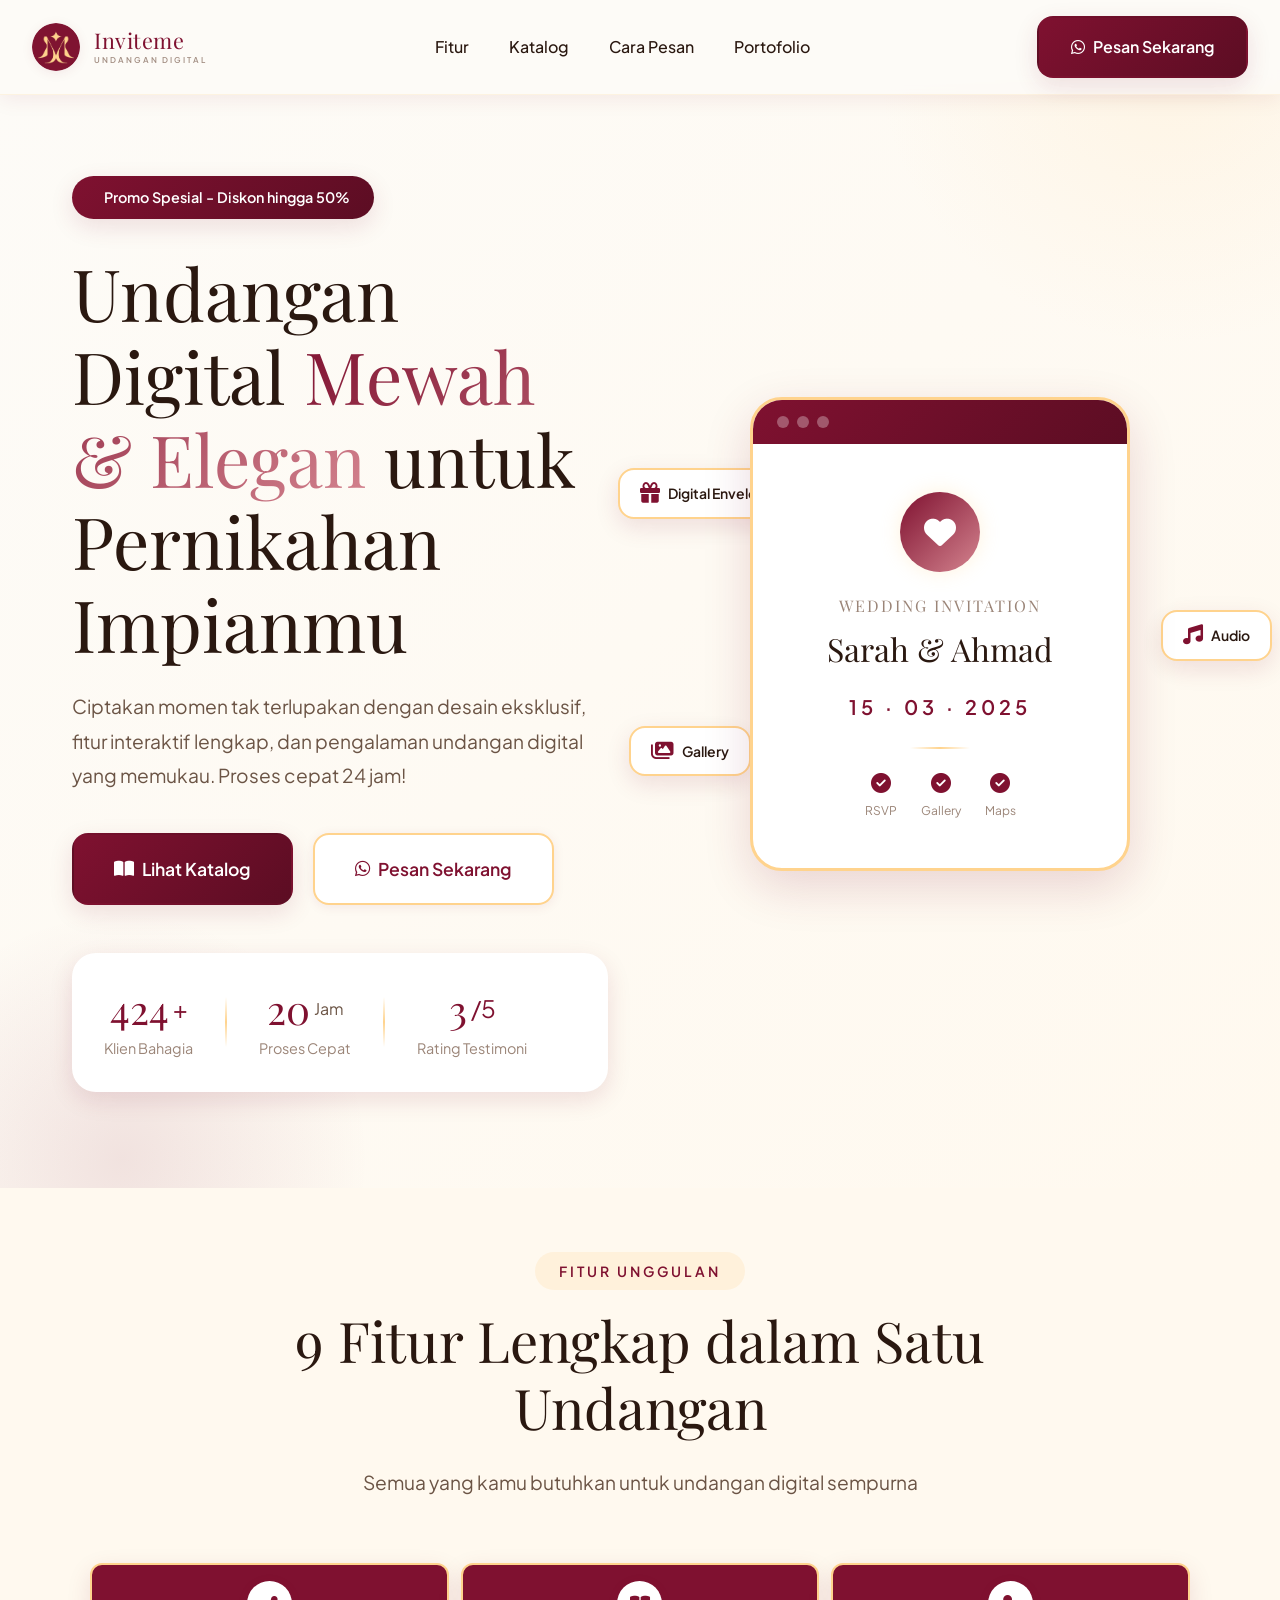
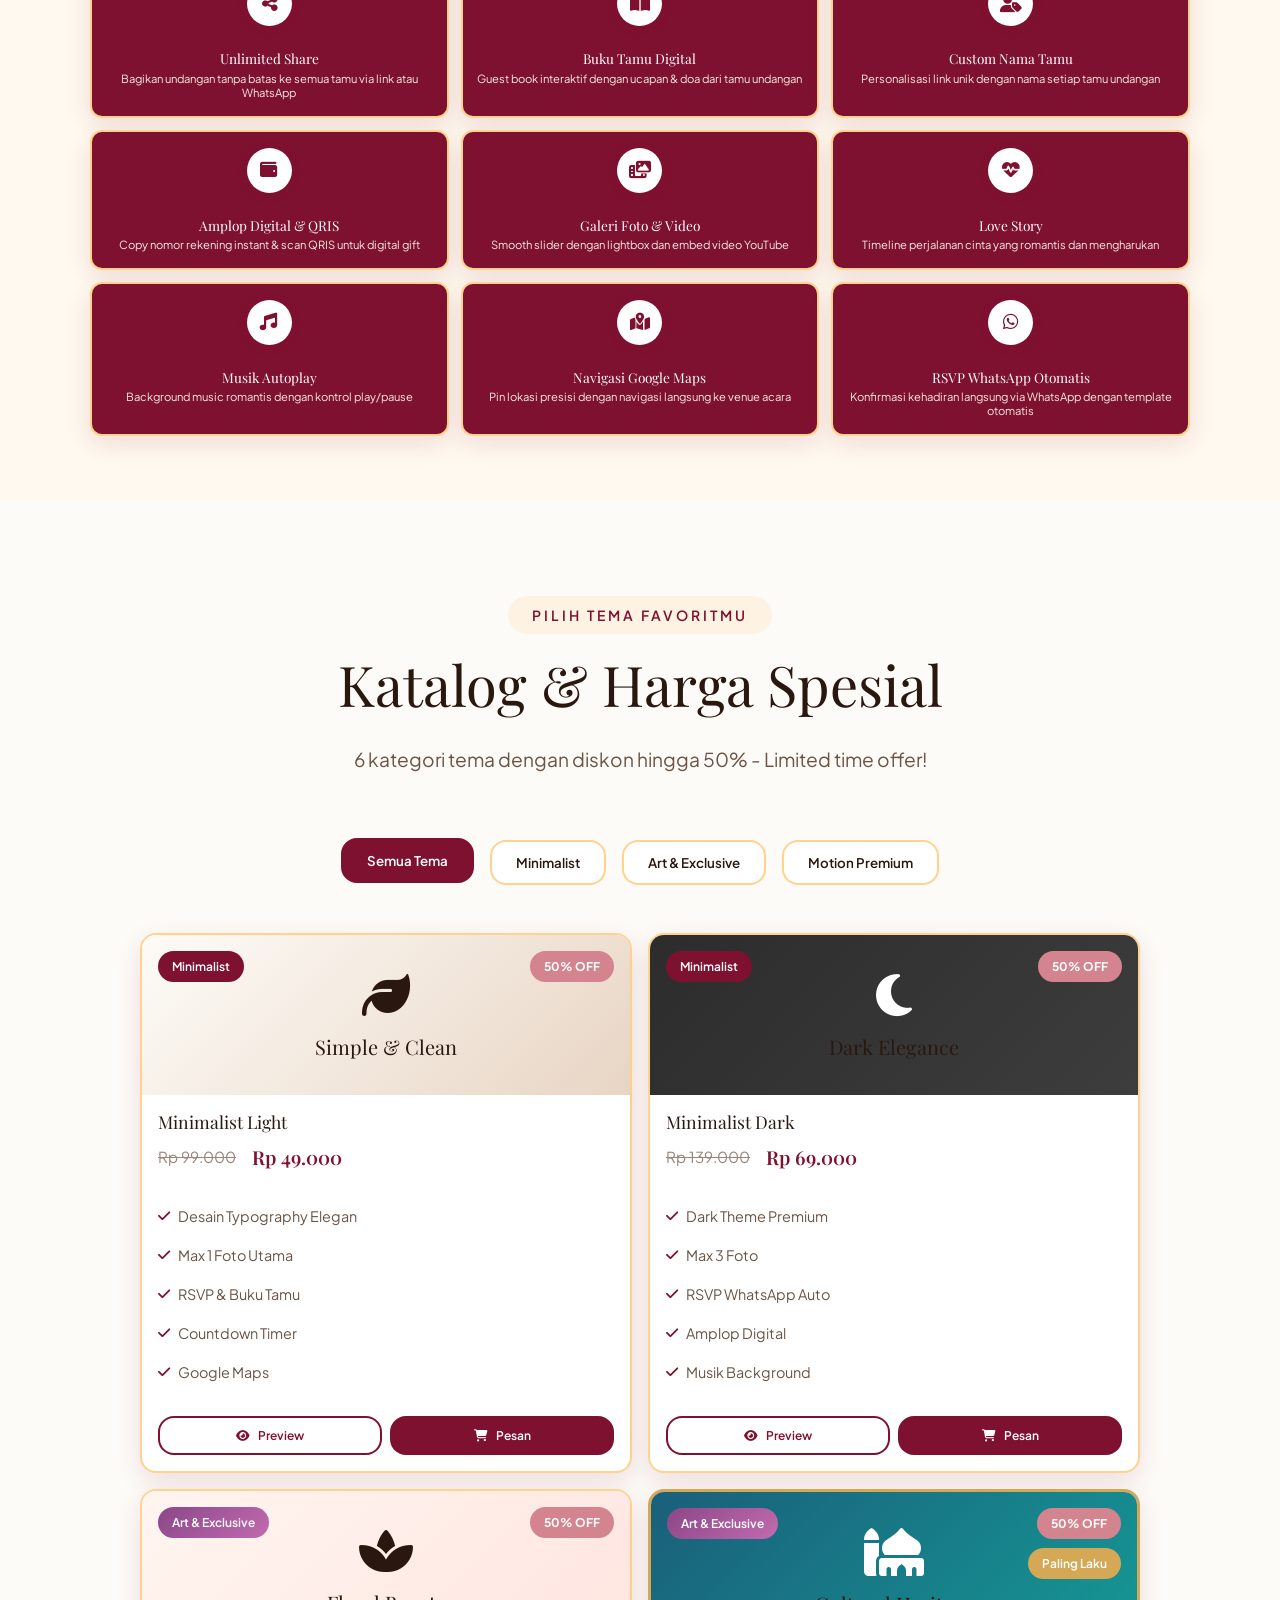
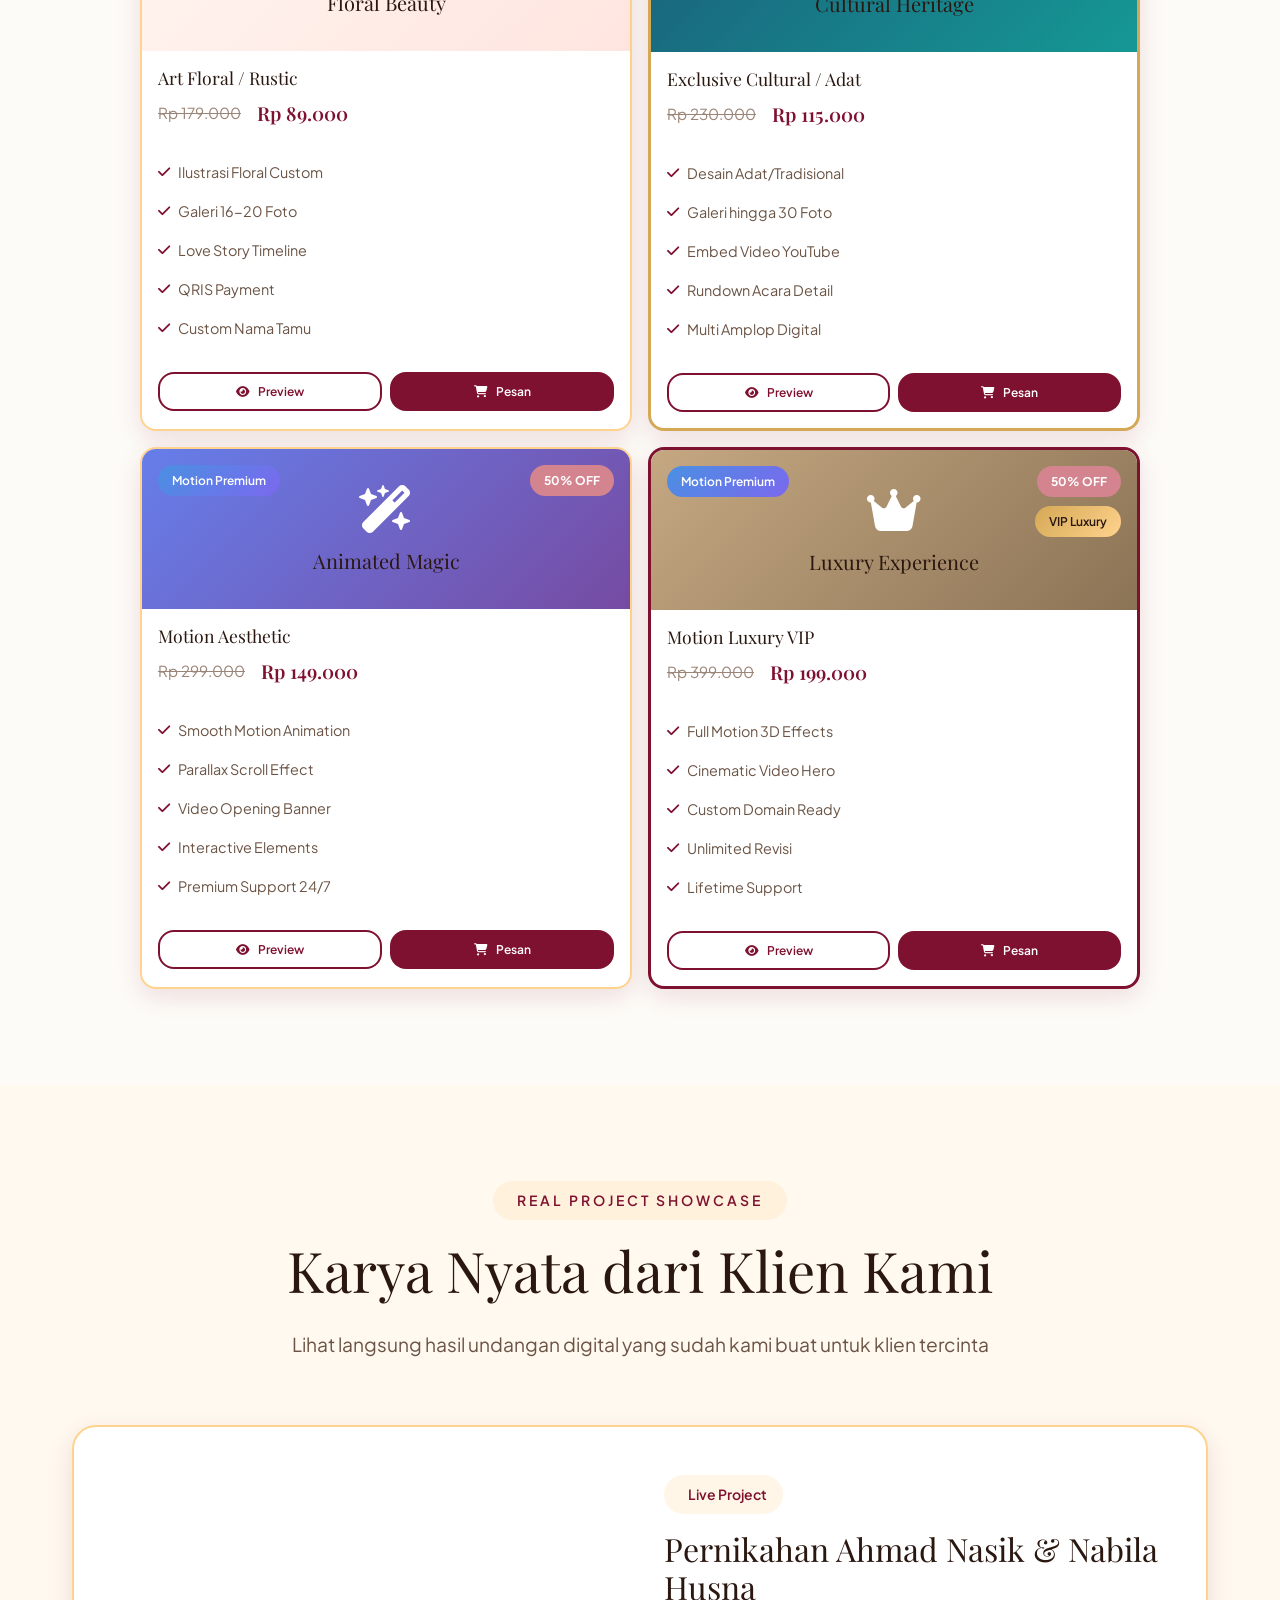
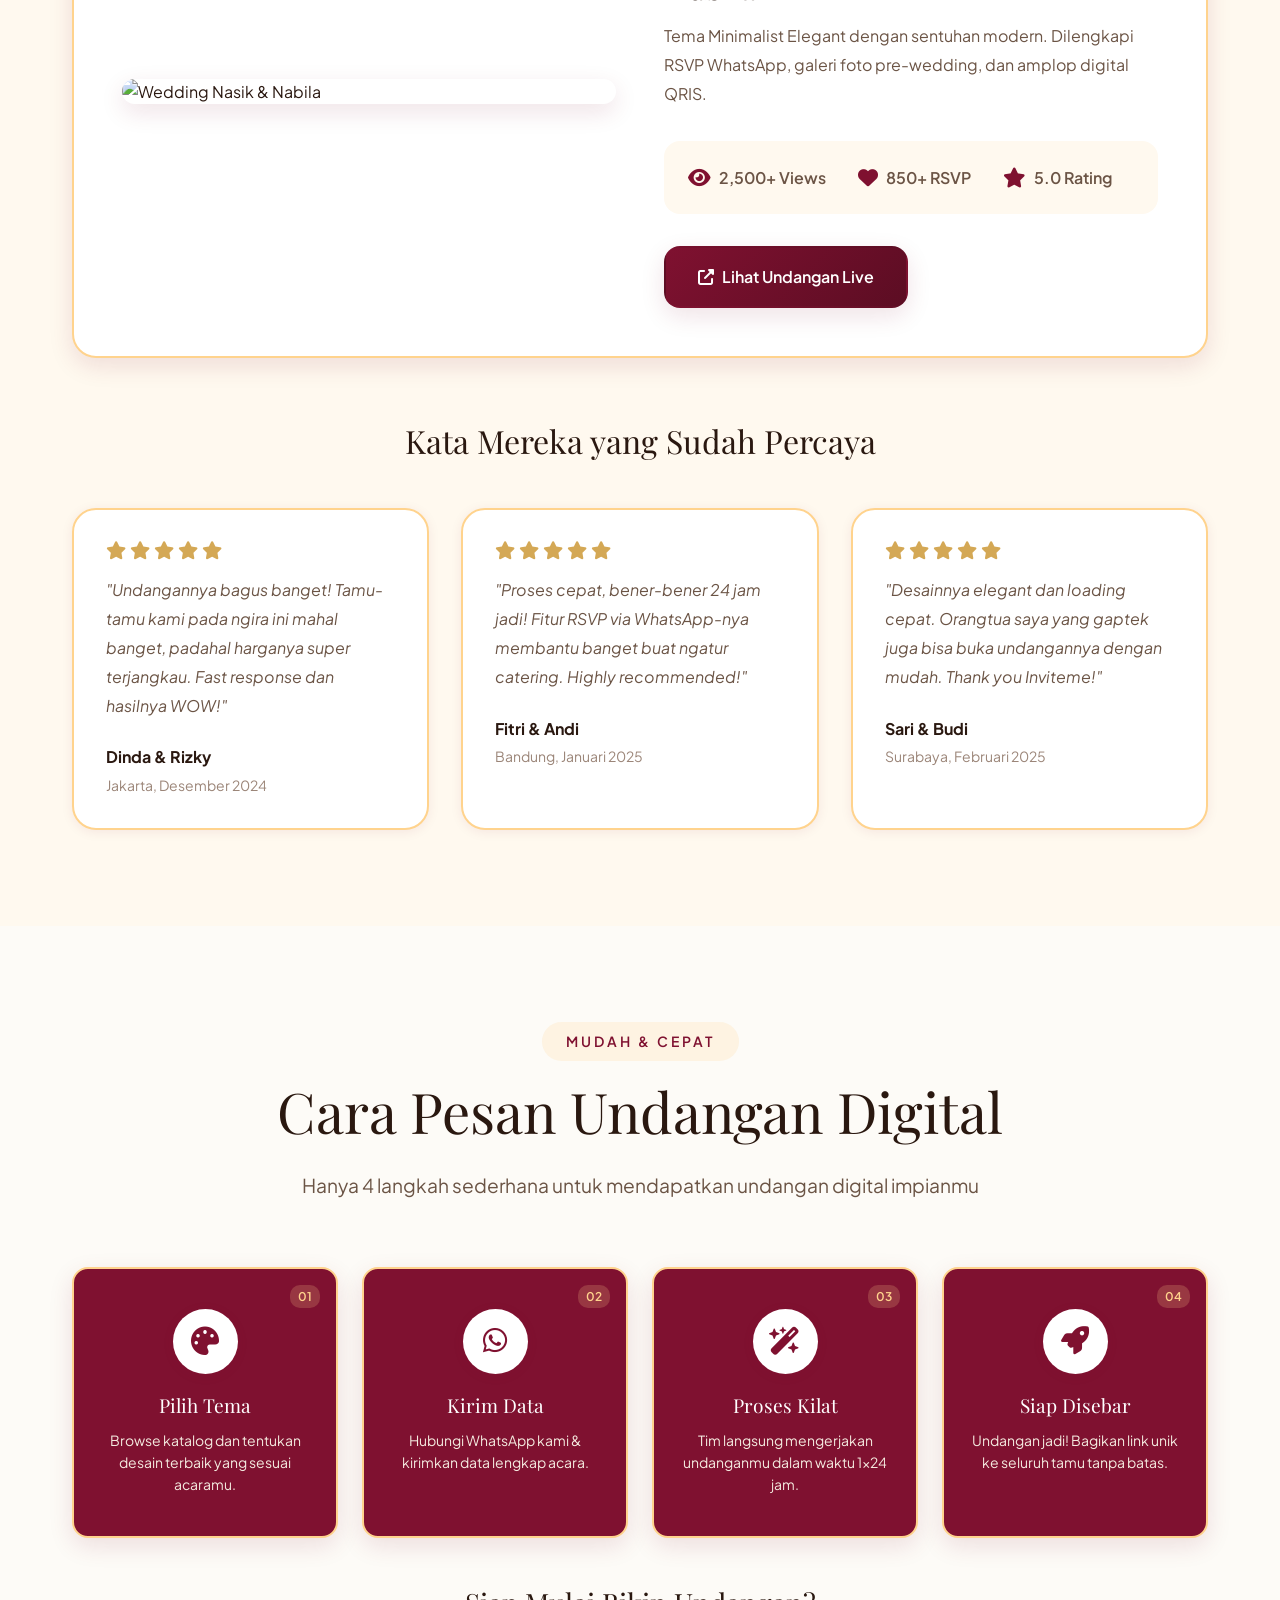
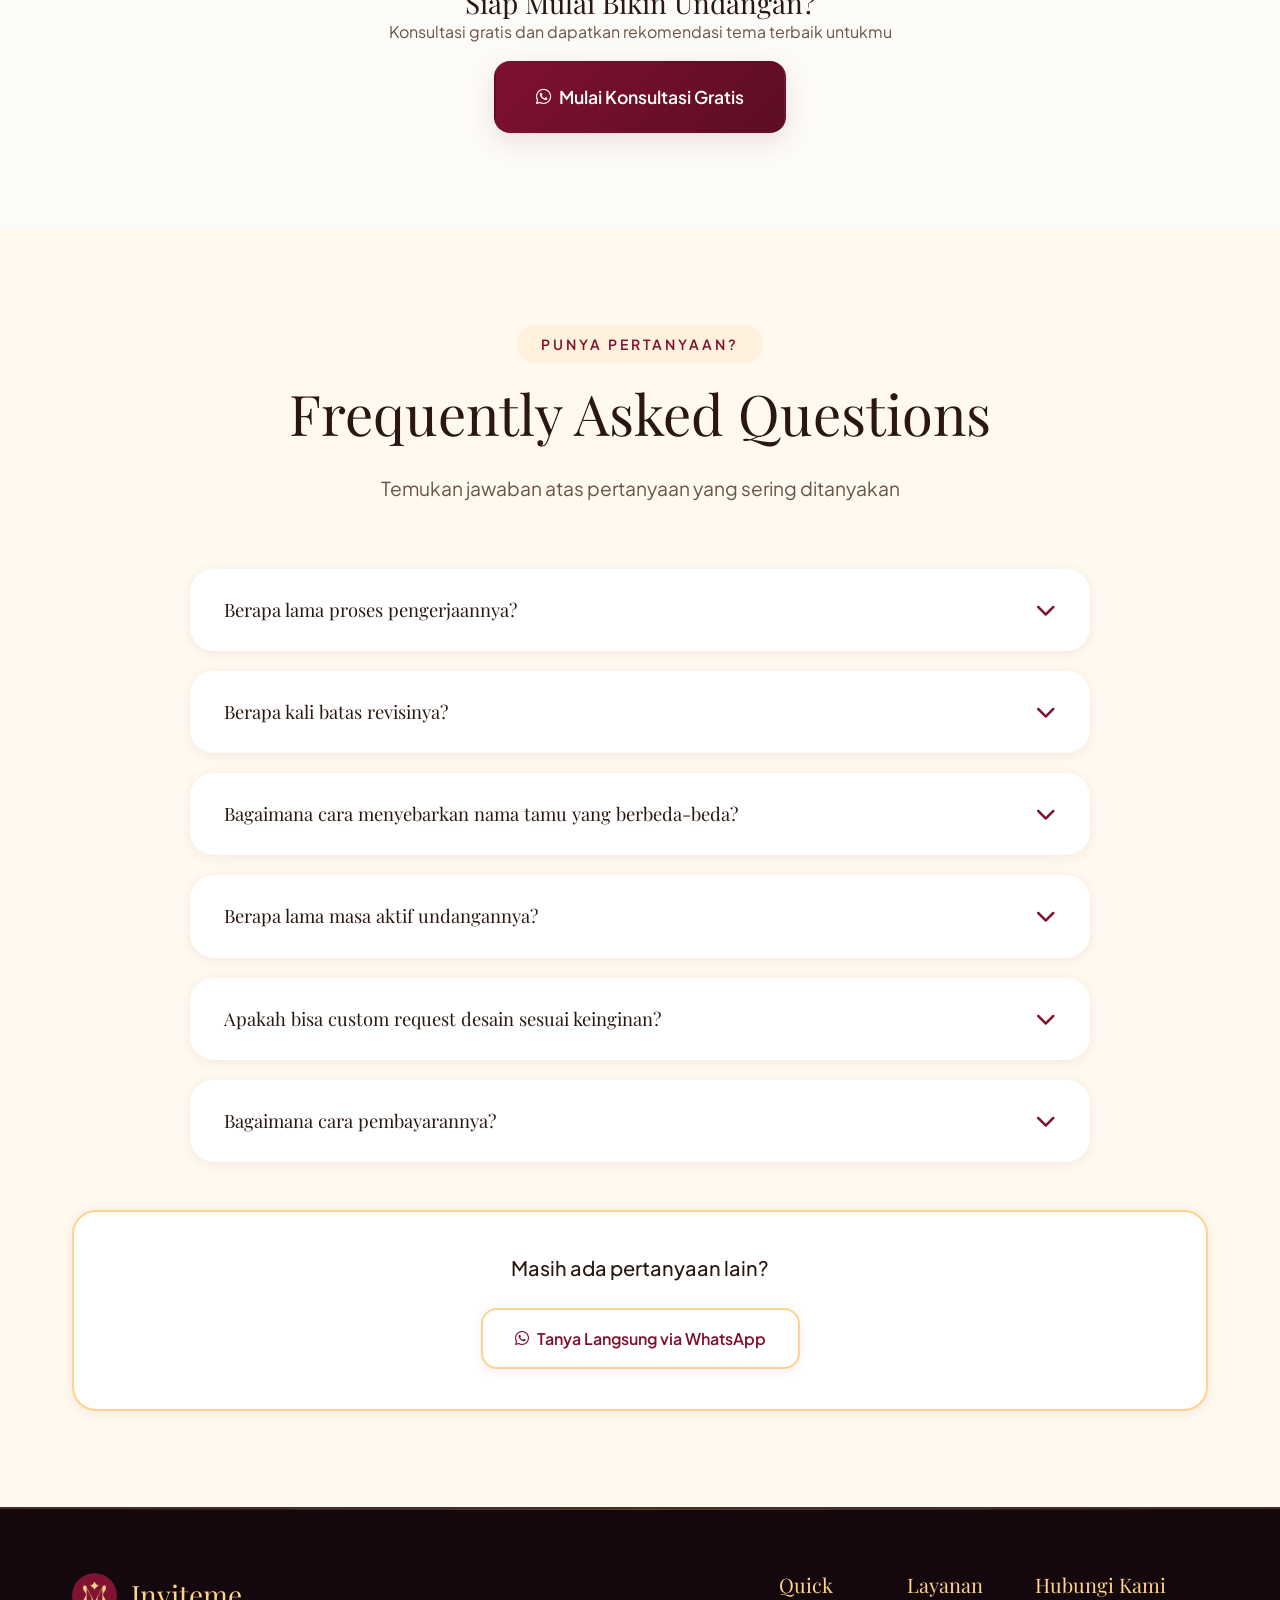
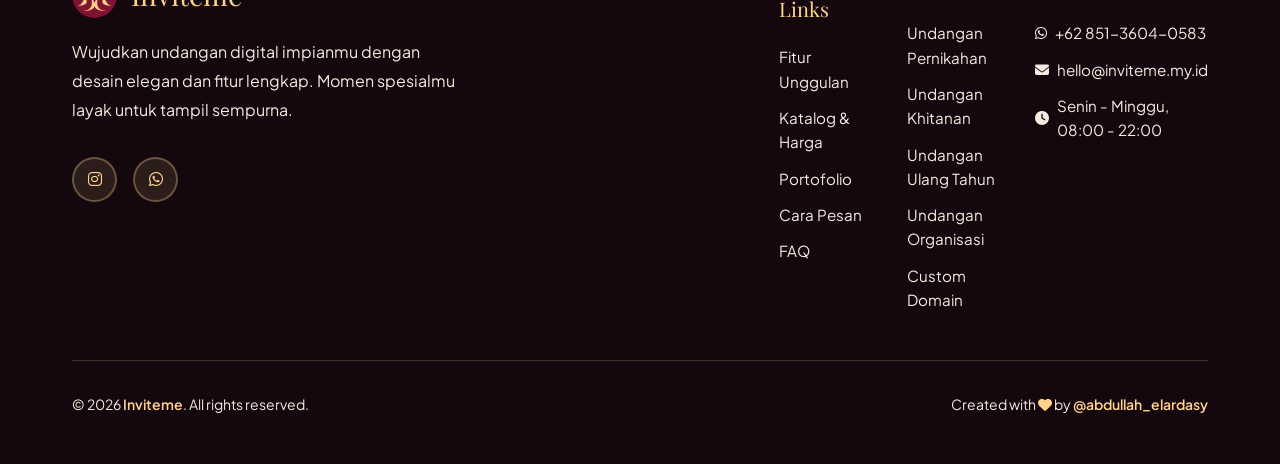
==== commit 90a9476d: "feat(ui): Redesign navbar, hero section, and add visual branding assets - Add favicon and logo asset" ====
--- a/index.html
+++ b/index.html
@@ -7,11 +7,13 @@
     <meta name="keywords" content="undangan digital, wedding invitation, undangan pernikahan online, undangan digital murah">
     <title>Inviteme - Undangan Digital Elegan & Modern untuk Pernikahan Impianmu</title>
     
+    <!-- Favicon -->
+    <link rel="icon" type="image/png" href="assets/icons-logos/logo-inviteme.png">
+    
     <!-- Fonts -->
     <link rel="preconnect" href="https://fonts.googleapis.com">
     <link rel="preconnect" href="https://fonts.gstatic.com" crossorigin>
-    <link href="https://fonts.googleapis.com/css2?family=Cormorant+Garamond:wght@300;400;600;700&family=Montserrat:wght@300;400;500;600;700&display=swap" rel="stylesheet">
-    
+<link href="https://fonts.googleapis.com/css2?family=Playfair+Display:ital,wght@0,400;0,500;1,400&family=Plus+Jakarta+Sans:wght@300;400;500;600;700&display=swap" rel="stylesheet">    
     <!-- Font Awesome Icons -->
     <link rel="stylesheet" href="https://cdnjs.cloudflare.com/ajax/libs/font-awesome/6.4.0/css/all.min.css">
     
@@ -23,23 +25,33 @@
     <!-- ========== HEADER & NAVBAR ========== -->
     <header class="header" id="header">
         <nav class="navbar container">
-            <div class="nav-brand">
-                <i class="fas fa-crown brand-icon"></i>
-                <span class="brand-name">Inviteme</span>
-            </div>
+            <a href="#home" class="nav-brand">
+                <img src="assets/icons-logos/logo-inviteme.png" alt="Inviteme Logo" class="brand-logo">
+                <div class="brand-text">
+                    <div class="brand-name">Inviteme</div>
+                    <div class="brand-subtitle">UNDANGAN DIGITAL</div>
+                </div>
+            </a>
             
             <ul class="nav-menu" id="navMenu">
                 <li><a href="#fitur" class="nav-link">Fitur</a></li>
-                <li><a href="#katalog" class="nav-link">Katalog & Harga</a></li>
+                <li><a href="#katalog" class="nav-link">Katalog</a></li>
                 <li><a href="#cara-pesan" class="nav-link">Cara Pesan</a></li>
                 <li><a href="#portofolio" class="nav-link">Portofolio</a></li>
-                <li><a href="#faq" class="nav-link">FAQ</a></li>
                 <li class="nav-cta-mobile">
-                    <a href="https://wa.me/6285136040583?text=Halo%20Kak,%20saya%20mau%20pesan%20undangan%20digital%20Inviteme" class="btn btn-primary">Pesan Sekarang</a>
+                    <a href="https://wa.me/6285136040583?text=Halo%20Kak,%20saya%20mau%20pesan%20undangan%20digital%20Inviteme" class="btn btn-primary">
+                        <i class="fab fa-whatsapp"></i>
+                        Pesan Sekarang
+                    </a>
                 </li>
             </ul>
             
-            <a href="https://wa.me/6285136040583?text=Halo%20Kak,%20saya%20mau%20pesan%20undangan%20digital%20Inviteme" class="btn btn-primary btn-nav-cta">Pesan Sekarang</a>
+            <div class="nav-actions">
+                <a href="https://wa.me/6285136040583?text=Halo%20Kak,%20saya%20mau%20pesan%20undangan%20digital%20Inviteme" class="btn btn-primary btn-nav-cta">
+                    <i class="fab fa-whatsapp"></i>
+                    Pesan Sekarang
+                </a>
+            </div>
             
             <div class="hamburger" id="hamburger">
                 <span></span>
@@ -54,74 +66,93 @@
         <div class="container">
             <div class="hero-content">
                 <div class="hero-text">
-                    <div class="hero-badge">
-                        <i class="fas fa-star"></i>
+                    <div class="hero-badge animate-slide-up">
+                        <i class="fas fa-sparkles"></i>
                         <span>Promo Spesial - Diskon hingga 50%</span>
                     </div>
                     
-                    <h1 class="hero-title">
-                        Bikin Undangan Digital Elegan, 
-                        <span class="highlight">Sebar Luas Tanpa Batas</span>, 
-                        Cuma 24 Jam Jadi!
+                    <h1 class="hero-title animate-slide-up">
+                        Undangan Digital <span class="gradient-text">Mewah & Elegan</span> untuk Pernikahan Impianmu
                     </h1>
                     
-                    <p class="hero-subtitle">
-                        Tampil beda dengan desain eksklusif, fitur RSVP WhatsApp interaktif, amplop digital, dan galeri foto/video terbaik untuk momen sekali seumur hidupmu.
+                    <p class="hero-subtitle animate-slide-up">
+                        Ciptakan momen tak terlupakan dengan desain eksklusif, fitur interaktif lengkap, dan pengalaman undangan digital yang memukau. Proses cepat 24 jam!
                     </p>
                     
-                    <div class="hero-cta">
-                        <a href="#katalog" class="btn btn-primary btn-large">
+                    <div class="hero-cta animate-slide-up">
+                        <a href="#katalog" class="btn btn-primary btn-large pulse-effect">
                             <i class="fas fa-book-open"></i>
-                            Lihat Katalog & Harga
+                            Lihat Katalog
                         </a>
-                        <a href="https://wa.me/6285136040583?text=Halo%20Kak,%20saya%20mau%20tanya%20tentang%20undangan%20digital%20Inviteme" class="btn btn-secondary btn-large">
+                        <a href="https://wa.me/6285136040583?text=Halo%20Kak,%20saya%20mau%20pesan%20undangan%20digital%20Inviteme" class="btn btn-secondary btn-large">
                             <i class="fab fa-whatsapp"></i>
-                            Konsultasi Gratis via WA
+                            Pesan Sekarang
                         </a>
                     </div>
                     
-                    <div class="hero-stats">
+                    <div class="hero-stats animate-slide-up">
                         <div class="stat-item">
-                            <h3>500+</h3>
-                            <p>Klien Puas</p>
-                        </div>
+                            <h3>500<span>+</span></h3>
+                            <p>Klien Bahagia</p>
+                        </div>
+                        <div class="stat-divider"></div>
                         <div class="stat-item">
-                            <h3>24 Jam</h3>
+                            <h3>24<span class="stat-unit">Jam</span></h3>
                             <p>Proses Cepat</p>
                         </div>
+                        <div class="stat-divider"></div>
                         <div class="stat-item">
-                            <h3>4.9/5</h3>
+                            <h3>4.9<span>/5</span></h3>
                             <p>Rating Testimoni</p>
                         </div>
                     </div>
                 </div>
                 
-                <div class="hero-visual">
-                    <div class="phone-mockup">
-                        <div class="phone-frame">
-                            <div class="phone-screen">
-                                <div class="mockup-content">
-                                    <i class="fas fa-rings-wedding"></i>
-                                    <h3>Wedding Invitation</h3>
-                                    <p>Ahmad & Siti</p>
-                                    <div class="mockup-date">12 . 08 . 2025</div>
+                <div class="hero-visual animate-fade-in">
+                    <div class="preview-card">
+                        <div class="preview-header">
+                            <div class="preview-dot"></div>
+                            <div class="preview-dot"></div>
+                            <div class="preview-dot"></div>
+                        </div>
+                        <div class="preview-content">
+                            <div class="preview-ornament">
+                                <i class="fas fa-heart"></i>
+                            </div>
+                            <h3 class="preview-title">Wedding Invitation</h3>
+                            <p class="preview-couple">Sarah & Ahmad</p>
+                            <div class="preview-date">15 · 03 · 2025</div>
+                            <div class="preview-divider"></div>
+                            <div class="preview-features">
+                                <div class="preview-feature">
+                                    <i class="fas fa-check-circle"></i>
+                                    <span>RSVP</span>
+                                </div>
+                                <div class="preview-feature">
+                                    <i class="fas fa-check-circle"></i>
+                                    <span>Gallery</span>
+                                </div>
+                                <div class="preview-feature">
+                                    <i class="fas fa-check-circle"></i>
+                                    <span>Maps</span>
                                 </div>
                             </div>
                         </div>
                     </div>
                     
-                    <div class="floating-cards">
-                        <div class="floating-card card-1">
-                            <i class="fas fa-heart"></i>
-                            <span>RSVP Enabled</span>
-                        </div>
-                        <div class="floating-card card-2">
+                    <!-- Floating Elements -->
+                    <div class="floating-elements">
+                        <div class="floating-badge badge-1">
                             <i class="fas fa-gift"></i>
-                            <span>Amplop Digital</span>
-                        </div>
-                        <div class="floating-card card-3">
+                            <span>Digital Envelope</span>
+                        </div>
+                        <div class="floating-badge badge-2">
+                            <i class="fas fa-music"></i>
+                            <span>Audio</span>
+                        </div>
+                        <div class="floating-badge badge-3">
                             <i class="fas fa-images"></i>
-                            <span>Galeri Foto</span>
+                            <span>Gallery</span>
                         </div>
                     </div>
                 </div>
@@ -129,73 +160,115 @@
         </div>
     </section>
 
-    <!-- ========== FEATURES / USP SECTION ========== -->
+    <!-- ========== FEATURES / USP SECTION (9 CARDS) ========== -->
     <section class="features" id="fitur">
         <div class="container">
             <div class="section-header">
-                <span class="section-subtitle">Kenapa Pilih Inviteme?</span>
-                <h2 class="section-title">Fitur Unggulan yang Bikin Undanganmu Istimewa</h2>
-                <p class="section-description">
-                    Semua yang kamu butuhkan untuk undangan digital sempurna, dalam satu platform
+                <span class="section-subtitle animate-fade-in">Fitur Unggulan</span>
+                <h2 class="section-title animate-fade-in">9 Fitur Lengkap dalam Satu Undangan</h2>
+                <p class="section-description animate-fade-in">
+                    Semua yang kamu butuhkan untuk undangan digital sempurna
                 </p>
             </div>
             
             <div class="features-grid">
-                <div class="feature-card">
-                    <div class="feature-icon">
-                        <i class="fas fa-mobile-screen-button"></i>
-                    </div>
-                    <h3>Desain Responsif & Bebas Lag</h3>
-                    <p>Tampil sempurna di semua perangkat - HP, tablet, hingga laptop. Load cepat tanpa lemot!</p>
-                </div>
-                
-                <div class="feature-card">
-                    <div class="feature-icon">
-                        <i class="fab fa-whatsapp"></i>
+                <!-- Feature 1 -->
+                <div class="feature-card animate-on-scroll">
+                    <div class="feature-icon-wrapper">
+                        <div class="feature-icon">
+                            <i class="fas fa-share-nodes"></i>
+                        </div>
+                    </div>
+                    <h3>Unlimited Share</h3>
+                    <p>Bagikan undangan tanpa batas ke semua tamu via link atau WhatsApp</p>
+                </div>
+                
+                <!-- Feature 2 -->
+                <div class="feature-card animate-on-scroll">
+                    <div class="feature-icon-wrapper">
+                        <div class="feature-icon">
+                            <i class="fas fa-book-open"></i>
+                        </div>
+                    </div>
+                    <h3>Buku Tamu Digital</h3>
+                    <p>Guest book interaktif dengan ucapan & doa dari tamu undangan</p>
+                </div>
+                
+                <!-- Feature 3 -->
+                <div class="feature-card animate-on-scroll">
+                    <div class="feature-icon-wrapper">
+                        <div class="feature-icon">
+                            <i class="fas fa-user-tag"></i>
+                        </div>
+                    </div>
+                    <h3>Custom Nama Tamu</h3>
+                    <p>Personalisasi link unik dengan nama setiap tamu undangan</p>
+                </div>
+                
+                <!-- Feature 4 -->
+                <div class="feature-card animate-on-scroll">
+                    <div class="feature-icon-wrapper">
+                        <div class="feature-icon">
+                            <i class="fas fa-wallet"></i>
+                        </div>
+                    </div>
+                    <h3>Amplop Digital & QRIS</h3>
+                    <p>Copy nomor rekening instant & scan QRIS untuk digital gift</p>
+                </div>
+                
+                <!-- Feature 5 -->
+                <div class="feature-card animate-on-scroll">
+                    <div class="feature-icon-wrapper">
+                        <div class="feature-icon">
+                            <i class="fas fa-photo-film"></i>
+                        </div>
+                    </div>
+                    <h3>Galeri Foto & Video</h3>
+                    <p>Smooth slider dengan lightbox dan embed video YouTube</p>
+                </div>
+                
+                <!-- Feature 6 -->
+                <div class="feature-card animate-on-scroll">
+                    <div class="feature-icon-wrapper">
+                        <div class="feature-icon">
+                            <i class="fas fa-heart-pulse"></i>
+                        </div>
+                    </div>
+                    <h3>Love Story</h3>
+                    <p>Timeline perjalanan cinta yang romantis dan mengharukan</p>
+                </div>
+                
+                <!-- Feature 7 -->
+                <div class="feature-card animate-on-scroll">
+                    <div class="feature-icon-wrapper">
+                        <div class="feature-icon">
+                            <i class="fas fa-music"></i>
+                        </div>
+                    </div>
+                    <h3>Musik Autoplay</h3>
+                    <p>Background music romantis dengan kontrol play/pause</p>
+                </div>
+                
+                <!-- Feature 8 -->
+                <div class="feature-card animate-on-scroll">
+                    <div class="feature-icon-wrapper">
+                        <div class="feature-icon">
+                            <i class="fas fa-map-location-dot"></i>
+                        </div>
+                    </div>
+                    <h3>Navigasi Google Maps</h3>
+                    <p>Pin lokasi presisi dengan navigasi langsung ke venue acara</p>
+                </div>
+                
+                <!-- Feature 9 -->
+                <div class="feature-card animate-on-scroll">
+                    <div class="feature-icon-wrapper">
+                        <div class="feature-icon">
+                            <i class="fab fa-whatsapp"></i>
+                        </div>
                     </div>
                     <h3>RSVP WhatsApp Otomatis</h3>
-                    <p>Tamu konfirmasi kehadiran langsung via WhatsApp. Kelola buku tamu jadi lebih mudah!</p>
-                </div>
-                
-                <div class="feature-card">
-                    <div class="feature-icon">
-                        <i class="fas fa-wallet"></i>
-                    </div>
-                    <h3>Amplop Digital & QRIS</h3>
-                    <p>Fitur salin rekening instant & scan QRIS (DANA, OVO, BCA). Praktis dan modern!</p>
-                </div>
-                
-                <div class="feature-card">
-                    <div class="feature-icon">
-                        <i class="fas fa-map-location-dot"></i>
-                    </div>
-                    <h3>Navigasi Google Maps</h3>
-                    <p>Petunjuk arah presisi ke lokasi acara. Tamu gak akan nyasar!</p>
-                </div>
-                
-                <div class="feature-card">
-                    <div class="feature-icon">
-                        <i class="fas fa-clock"></i>
-                    </div>
-                    <h3>Countdown Timer Interaktif</h3>
-                    <p>Hitung mundur hari H dengan animasi elegan. Bikin tamu makin excited!</p>
-                </div>
-                
-                <div class="feature-card">
-                    <div class="feature-icon">
-                        <i class="fas fa-photo-film"></i>
-                    </div>
-                    <h3>Galeri Foto & Video</h3>
-                    <p>Tampilkan momen pre-wedding dengan slider dan lightbox estetik berkualitas tinggi</p>
-                </div>
-                
-                <div class="feature-card featured">
-                    <div class="feature-badge">Premium</div>
-                    <div class="feature-icon">
-                        <i class="fas fa-user-tag"></i>
-                    </div>
-                    <h3>Custom Nama Tamu Unik</h3>
-                    <p>Buat link khusus dengan nama setiap tamu. Sentuhan personal yang berkesan!</p>
+                    <p>Konfirmasi kehadiran langsung via WhatsApp dengan template otomatis</p>
                 </div>
             </div>
         </div>
@@ -247,10 +320,10 @@
                         </ul>
                         <div class="catalog-actions">
                             <a href="#" class="btn btn-outline-small">
-                                <i class="fas fa-eye"></i> Lihat Demo
+                                <i class="fas fa-eye"></i> Preview
                             </a>
                             <a href="https://wa.me/6285136040583?text=Halo,%20saya%20mau%20pesan%20tema%20Minimalist%20Light%20(Rp49k)" class="btn btn-primary-small">
-                                <i class="fas fa-shopping-cart"></i> Pesan Tema Ini
+                                <i class="fas fa-shopping-cart"></i> Pesan
                             </a>
                         </div>
                     </div>
@@ -280,10 +353,10 @@
                         </ul>
                         <div class="catalog-actions">
                             <a href="#" class="btn btn-outline-small">
-                                <i class="fas fa-eye"></i> Lihat Demo
+                                <i class="fas fa-eye"></i> Preview
                             </a>
                             <a href="https://wa.me/6285136040583?text=Halo,%20saya%20mau%20pesan%20tema%20Minimalist%20Dark%20(Rp69k)" class="btn btn-primary-small">
-                                <i class="fas fa-shopping-cart"></i> Pesan Tema Ini
+                                <i class="fas fa-shopping-cart"></i> Pesan
                             </a>
                         </div>
                     </div>
@@ -314,10 +387,10 @@
                         </ul>
                         <div class="catalog-actions">
                             <a href="#" class="btn btn-outline-small">
-                                <i class="fas fa-eye"></i> Lihat Demo
+                                <i class="fas fa-eye"></i> Preview
                             </a>
                             <a href="https://wa.me/6285136040583?text=Halo,%20saya%20mau%20pesan%20tema%20Art%20Floral%20(Rp89k)" class="btn btn-primary-small">
-                                <i class="fas fa-shopping-cart"></i> Pesan Tema Ini
+                                <i class="fas fa-shopping-cart"></i> Pesan
                             </a>
                         </div>
                     </div>
@@ -348,10 +421,10 @@
                         </ul>
                         <div class="catalog-actions">
                             <a href="#" class="btn btn-outline-small">
-                                <i class="fas fa-eye"></i> Lihat Demo
+                                <i class="fas fa-eye"></i> Preview
                             </a>
                             <a href="https://wa.me/6285136040583?text=Halo,%20saya%20mau%20pesan%20tema%20Exclusive%20Cultural%20(Rp115k)" class="btn btn-primary-small">
-                                <i class="fas fa-shopping-cart"></i> Pesan Tema Ini
+                                <i class="fas fa-shopping-cart"></i> Pesan
                             </a>
                         </div>
                     </div>
@@ -382,10 +455,10 @@
                         </ul>
                         <div class="catalog-actions">
                             <a href="#" class="btn btn-outline-small">
-                                <i class="fas fa-eye"></i> Lihat Demo
+                                <i class="fas fa-eye"></i> Preview
                             </a>
                             <a href="https://wa.me/6285136040583?text=Halo,%20saya%20mau%20pesan%20tema%20Motion%20Aesthetic%20(Rp149k)" class="btn btn-primary-small">
-                                <i class="fas fa-shopping-cart"></i> Pesan Tema Ini
+                                <i class="fas fa-shopping-cart"></i> Pesan
                             </a>
                         </div>
                     </div>
@@ -416,10 +489,10 @@
                         </ul>
                         <div class="catalog-actions">
                             <a href="#" class="btn btn-outline-small">
-                                <i class="fas fa-eye"></i> Lihat Demo
+                                <i class="fas fa-eye"></i> Preview
                             </a>
                             <a href="https://wa.me/6285136040583?text=Halo,%20saya%20mau%20pesan%20tema%20Motion%20Luxury%20VIP%20(Rp199k)" class="btn btn-primary-small">
-                                <i class="fas fa-shopping-cart"></i> Pesan Tema Ini
+                                <i class="fas fa-shopping-cart"></i> Pesan
                             </a>
                         </div>
                     </div>
@@ -532,65 +605,63 @@
         </div>
     </section>
 
-    <!-- ========== HOW TO ORDER SECTION ========== -->
-    <section class="how-to-order" id="cara-pesan">
-        <div class="container">
-            <div class="section-header">
-                <span class="section-subtitle">Mudah & Cepat</span>
-                <h2 class="section-title">Cara Pesan Undangan Digital</h2>
-                <p class="section-description">
-                    Hanya 4 langkah sederhana untuk mendapatkan undangan digital impianmu
-                </p>
-            </div>
-            
-            <div class="steps-grid">
-                <div class="step-card">
-                    <div class="step-number">01</div>
-                    <div class="step-icon">
-                        <i class="fas fa-palette"></i>
-                    </div>
-                    <h3>Pilih Tema</h3>
-                    <p>Browse katalog kami dan pilih desain yang cocok dengan konsep pernikahanmu. Ada 6 kategori tema menarik!</p>
-                </div>
-                
-                <div class="step-card">
-                    <div class="step-number">02</div>
-                    <div class="step-icon">
-                        <i class="fab fa-whatsapp"></i>
-                    </div>
-                    <h3>Kirim Data</h3>
-                    <p>Hubungi kami via WhatsApp dan kirimkan data mempelai, foto, tanggal acara, dan lokasi. Mudah dan cepat!</p>
-                </div>
-                
-                <div class="step-card">
-                    <div class="step-number">03</div>
-                    <div class="step-icon">
-                        <i class="fas fa-wand-magic-sparkles"></i>
-                    </div>
-                    <h3>Proses Pengerjaan</h3>
-                    <p>Tim kami akan proses undanganmu dalam waktu 1x24 jam. Kamu bisa request revisi jika ada yang perlu disesuaikan.</p>
-                </div>
-                
-                <div class="step-card">
-                    <div class="step-number">04</div>
-                    <div class="step-icon">
-                        <i class="fas fa-rocket"></i>
-                    </div>
-                    <h3>Siap Disebar</h3>
-                    <p>Undangan sudah jadi! Kamu akan dapat link unik yang bisa langsung dibagikan ke semua tamumu. Unlimited share!</p>
-                </div>
-            </div>
-            
-            <div class="cta-box">
-                <h3>Siap Mulai Bikin Undangan?</h3>
-                <p>Konsultasi gratis dan dapatkan rekomendasi tema terbaik untuk pernikahanmu</p>
-                <a href="https://wa.me/6285136040583?text=Halo%20Kak,%20saya%20mau%20konsultasi%20untuk%20undangan%20digital" class="btn btn-primary btn-large">
+<!-- ========== CARA PESAN SECTION (GAYA KARTU FITUR) ========== -->
+<section class="how-to-order" id="cara-pesan">
+    <div class="container">
+        <div class="section-header">
+            <span class="section-subtitle">Mudah & Cepat</span>
+            <h2 class="section-title">Cara Pesan Undangan Digital</h2>
+            <p class="section-description">Hanya 4 langkah sederhana untuk mendapatkan undangan digital impianmu</p>
+        </div>
+        
+        <!-- GRID 4 KARTU MENYERUPAI SECTION FITUR (BERWARNA MAROON) -->
+        <div class="steps-grid-feature-style">
+            <div class="step-card-maroon">
+                <div class="step-icon-white">
+                    <i class="fas fa-palette"></i>
+                </div>
+                <div class="step-number-tag">01</div>
+                <h3>Pilih Tema</h3>
+                <p>Browse katalog dan tentukan desain terbaik yang sesuai acaramu.</p>
+            </div>
+            
+            <div class="step-card-maroon">
+                <div class="step-icon-white">
                     <i class="fab fa-whatsapp"></i>
-                    Mulai Konsultasi Gratis
-                </a>
-            </div>
-        </div>
-    </section>
+                </div>
+                <div class="step-number-tag">02</div>
+                <h3>Kirim Data</h3>
+                <p>Hubungi WhatsApp kami & kirimkan data lengkap acara.</p>
+            </div>
+            
+            <div class="step-card-maroon">
+                <div class="step-icon-white">
+                    <i class="fas fa-wand-magic-sparkles"></i>
+                </div>
+                <div class="step-number-tag">03</div>
+                <h3>Proses Kilat</h3>
+                <p>Tim langsung mengerjakan undanganmu dalam waktu 1x24 jam.</p>
+            </div>
+            
+            <div class="step-card-maroon">
+                <div class="step-icon-white">
+                    <i class="fas fa-rocket"></i>
+                </div>
+                <div class="step-number-tag">04</div>
+                <h3>Siap Disebar</h3>
+                <p>Undangan jadi! Bagikan link unik ke seluruh tamu tanpa batas.</p>
+            </div>
+        </div>
+        
+        <div class="cta-box" style="text-align: center; margin-top: 3rem;">
+            <h3>Siap Mulai Bikin Undangan?</h3>
+            <p style="margin-bottom: 1rem;">Konsultasi gratis dan dapatkan rekomendasi tema terbaik untukmu</p>
+            <a href="https://wa.me/6285136040583?text=Halo%20Kak,%20saya%20mau%20konsultasi%20untuk%20undangan%20digital" class="btn btn-primary btn-large">
+                <i class="fab fa-whatsapp"></i> Mulai Konsultasi Gratis
+            </a>
+        </div>
+    </div>
+</section>
 
     <!-- ========== FAQ SECTION ========== -->
     <section class="faq" id="faq">
@@ -675,88 +746,70 @@
         </div>
     </section>
 
-    <!-- ========== FOOTER ========== -->
-    <footer class="footer">
-        <div class="container">
-            <div class="footer-content">
-                <div class="footer-brand">
-                    <div class="footer-logo">
-                        <i class="fas fa-crown"></i>
-                        <span>Inviteme</span>
-                    </div>
-                    <p class="footer-tagline">
-                        Wujudkan undangan digital impianmu dengan desain elegan dan fitur lengkap. Momen spesialmu layak untuk tampil sempurna.
-                    </p>
-                    <div class="footer-socials">
-                        <a href="https://instagram.com/abdullah_elardasy" target="_blank" title="Instagram">
-                            <i class="fab fa-instagram"></i>
-                        </a>
-                        <a href="https://wa.me/6285136040583" target="_blank" title="WhatsApp">
-                            <i class="fab fa-whatsapp"></i>
-                        </a>
-                        <a href="#" target="_blank" title="Facebook">
-                            <i class="fab fa-facebook"></i>
-                        </a>
-                        <a href="#" target="_blank" title="TikTok">
-                            <i class="fab fa-tiktok"></i>
-                        </a>
-                    </div>
-                </div>
-                
-                <div class="footer-links">
-                    <div class="footer-column">
-                        <h4>Quick Links</h4>
-                        <ul>
-                            <li><a href="#fitur">Fitur Unggulan</a></li>
-                            <li><a href="#katalog">Katalog & Harga</a></li>
-                            <li><a href="#portofolio">Portofolio</a></li>
-                            <li><a href="#cara-pesan">Cara Pesan</a></li>
-                            <li><a href="#faq">FAQ</a></li>
-                        </ul>
-                    </div>
-                    
-                    <div class="footer-column">
-                        <h4>Layanan</h4>
-                        <ul>
-                            <li><a href="#">Undangan Pernikahan</a></li>
-                            <li><a href="#">Undangan Khitanan</a></li>
-                            <li><a href="#">Undangan Ulang Tahun</a></li>
-                            <li><a href="#">Custom Domain</a></li>
-                            <li><a href="#">Premium Support</a></li>
-                        </ul>
-                    </div>
-                    
-                    <div class="footer-column">
-                        <h4>Hubungi Kami</h4>
-                        <ul>
-                            <li>
-                                <i class="fab fa-whatsapp"></i>
-                                <a href="https://wa.me/6285136040583">+62 851-3604-0583</a>
-                            </li>
-                            <li>
-                                <i class="fas fa-envelope"></i>
-                                <a href="mailto:hello@inviteme.my.id">hello@inviteme.my.id</a>
-                            </li>
-                            <li>
-                                <i class="fas fa-clock"></i>
-                                <span>Senin - Minggu, 08:00 - 22:00</span>
-                            </li>
-                        </ul>
-                    </div>
-                </div>
-            </div>
-            
-            <div class="footer-bottom">
-                <p class="footer-copyright">
-                    &copy; 2026 <strong>Inviteme</strong>. All rights reserved.
+    <!-- ========== FOOTER SECTION ========== -->
+<footer class="footer">
+    <div class="container">
+        <div class="footer-content">
+            <div class="footer-brand">
+                <!-- Logo Bulat & Teks Inviteme di Footer -->
+                <div class="footer-logo-wrap">
+                    <img src="assets/icons-logos/logo-inviteme.png" alt="Logo Inviteme" class="footer-logo-img">
+                    <span class="footer-logo-text">Inviteme</span>
+                </div>
+                <p class="footer-tagline">
+                    Wujudkan undangan digital impianmu dengan desain elegan dan fitur lengkap. Momen spesialmu layak untuk tampil sempurna.
                 </p>
-                <p class="footer-creator">
-                    Created with <i class="fas fa-heart"></i> by 
-                    <a href="https://instagram.com/abdullah_elardasy" target="_blank">@abdullah_elardasy</a>
-                </p>
-            </div>
-        </div>
-    </footer>
+                <!-- Sosmed 2 Saja: WhatsApp & Instagram -->
+                <div class="footer-socials">
+                    <a href="https://instagram.com/abdullah_elardasy" target="_blank" title="Instagram">
+                        <i class="fab fa-instagram"></i>
+                    </a>
+                    <a href="https://wa.me/6285136040583" target="_blank" title="WhatsApp">
+                        <i class="fab fa-whatsapp"></i>
+                    </a>
+                </div>
+            </div>
+            
+            <div class="footer-links">
+                <div class="footer-column">
+                    <h4>Quick Links</h4>
+                    <ul>
+                        <li><a href="#fitur">Fitur Unggulan</a></li>
+                        <li><a href="#katalog">Katalog & Harga</a></li>
+                        <li><a href="#portofolio">Portofolio</a></li>
+                        <li><a href="#cara-pesan">Cara Pesan</a></li>
+                        <li><a href="#faq">FAQ</a></li>
+                    </ul>
+                </div>
+                
+                <div class="footer-column">
+                    <h4>Layanan</h4>
+                    <ul>
+                        <li><a href="#">Undangan Pernikahan</a></li>
+                        <li><a href="#">Undangan Khitanan</a></li>
+                        <li><a href="#">Undangan Ulang Tahun</a></li>
+                        <li><a href="#">Undangan Organisasi</a></li> <!-- Tambahan Layanan Organisasi -->
+                        <li><a href="#">Custom Domain</a></li>
+                    </ul>
+                </div>
+                
+                <div class="footer-column">
+                    <h4>Hubungi Kami</h4>
+                    <ul>
+                        <li><i class="fab fa-whatsapp"></i> <a href="https://wa.me/6285136040583">+62 851-3604-0583</a></li>
+                        <li><i class="fas fa-envelope"></i> <a href="mailto:hello@inviteme.my.id">hello@inviteme.my.id</a></li>
+                        <li><i class="fas fa-clock"></i> <span>Senin - Minggu, 08:00 - 22:00</span></li>
+                    </ul>
+                </div>
+            </div>
+        </div>
+        
+        <div class="footer-bottom">
+            <p class="footer-copyright">&copy; 2026 <strong>Inviteme</strong>. All rights reserved.</p>
+            <p class="footer-creator">Created with <i class="fas fa-heart"></i> by <a href="https://instagram.com/abdullah_elardasy" target="_blank">@abdullah_elardasy</a></p>
+        </div>
+    </div>
+</footer>
 
     <!-- ========== BACK TO TOP BUTTON ========== -->
     <button class="back-to-top" id="backToTop">
--- a/style.css
+++ b/style.css
@@ -1,38 +1,42 @@
 /* ========================================
-   INVITEME - DIGITAL WEDDING INVITATION
-   Modern Luxury Landing Page Stylesheet
-   Created by: @abdullah_elardasy
+   INVITEME - PREMIUM DIGITAL WEDDING INVITATION
+   Refined Warm Cream & Maroon Theme  
+   Single Mode - No Dark Mode
    ======================================== */
 
 /* ========== CSS VARIABLES ========== */
 :root {
-    /* Color Palette - Luxury Dark/Nude with Gold Accent */
-    --primary-color: #C5A882;
-    --primary-dark: #A68B6B;
-    --primary-light: #E8D5C4;
-    
-    --secondary-color: #2C2C2C;
-    --secondary-light: #3D3D3D;
-    
-    --accent-gold: #D4AF37;
-    --accent-cream: #F5F0E8;
-    
-    --text-primary: #2C2C2C;
-    --text-secondary: #666666;
-    --text-light: #999999;
-    --text-white: #FFFFFF;
-    
-    --bg-primary: #FFFFFF;
-    --bg-secondary: #FAFAF8;
-    --bg-dark: #2C2C2C;
-    
-    --success: #4CAF50;
-    --warning: #FF9800;
-    --error: #F44336;
+    /* Primary Colors - Maroon & Cream */
+    --primary-maroon: #7f1130;
+    --primary-cream: #ffd38d;
+    --secondary-maroon: #5c0d23;
+    --secondary-cream: #ffe4b3;
+    
+    /* Background Colors */
+    --bg-primary: #fdfbf7;
+    --bg-secondary: #fff9ef;
+    --bg-card: #ffffff;
+    
+    /* Text Colors */
+    --text-primary: #2a1810;
+    --text-secondary: #6b5445;
+    --text-muted: #9b8578;
+    --text-white: #ffffff;
+    
+    /* Accent Colors */
+    --accent-gold: #d4a855;
+    --accent-rose: #d4848f;
+    
+    /* Shadows - Neumorphic Style */
+    --shadow-sm: 0 2px 12px rgba(127, 17, 48, 0.08);
+    --shadow-md: 0 8px 24px rgba(127, 17, 48, 0.12);
+    --shadow-lg: 0 16px 48px rgba(127, 17, 48, 0.16);
+    --shadow-glow: 0 0 20px rgba(255, 211, 141, 0.3);
+    --shadow-inset: inset 0 2px 4px rgba(127, 17, 48, 0.06);
     
     /* Typography */
-    --font-primary: 'Montserrat', sans-serif;
-    --font-secondary: 'Cormorant Garamond', serif;
+    --font-heading: 'Playfair Display', serif;
+    --font-body: 'Plus Jakarta Sans', 'Inter', -apple-system, BlinkMacSystemFont, sans-serif;
     
     /* Spacing */
     --spacing-xs: 0.5rem;
@@ -42,23 +46,21 @@
     --spacing-xl: 6rem;
     
     /* Border Radius */
-    --radius-sm: 8px;
-    --radius-md: 12px;
-    --radius-lg: 20px;
-    
-    /* Shadows */
-    --shadow-sm: 0 2px 8px rgba(0, 0, 0, 0.08);
-    --shadow-md: 0 4px 16px rgba(0, 0, 0, 0.12);
-    --shadow-lg: 0 8px 32px rgba(0, 0, 0, 0.16);
+    --radius-sm: 12px;
+    --radius-md: 16px;
+    --radius-lg: 24px;
+    --radius-xl: 32px;
     
     /* Transitions */
-    --transition-fast: 0.2s ease;
-    --transition-normal: 0.3s ease;
-    --transition-slow: 0.5s ease;
+    --transition-fast: 0.2s cubic-bezier(0.4, 0, 0.2, 1);
+    --transition-normal: 0.3s cubic-bezier(0.4, 0, 0.2, 1);
+    --transition-slow: 0.5s cubic-bezier(0.4, 0, 0.2, 1);
 }
 
 /* ========== RESET & BASE STYLES ========== */
-* {
+*,
+*::before,
+*::after {
     margin: 0;
     padding: 0;
     box-sizing: border-box;
@@ -70,11 +72,13 @@
 }
 
 body {
-    font-family: var(--font-primary);
+    font-family: var(--font-body);
     color: var(--text-primary);
     background-color: var(--bg-primary);
     line-height: 1.6;
     overflow-x: hidden;
+    -webkit-font-smoothing: antialiased;
+    -moz-osx-font-smoothing: grayscale;
 }
 
 img {
@@ -104,31 +108,36 @@
 .container {
     max-width: 1200px;
     margin: 0 auto;
-    padding: 0 1.5rem;
+    padding: 0 2rem;
 }
 
 section {
     padding: var(--spacing-xl) 0;
 }
 
-/* ========== TYPOGRAPHY ========== */
+/* ========== TYPOGRAPHY (SLIM & ELEGANT) ========== */
 h1, h2, h3, h4, h5, h6 {
-    font-family: var(--font-secondary);
-    font-weight: 600;
+    font-family: var(--font-heading);
+    font-weight: 400; /* Slim, elegant Playfair Display - NOT bold */
     line-height: 1.2;
     color: var(--text-primary);
 }
 
 h1 {
+    font-size: clamp(2.5rem, 6vw, 4.5rem);
+}
+
+h2 {
     font-size: clamp(2rem, 5vw, 3.5rem);
-}
-
-h2 {
-    font-size: clamp(1.75rem, 4vw, 2.5rem);
 }
 
 h3 {
     font-size: clamp(1.25rem, 3vw, 1.75rem);
+}
+
+/* Ensure all body elements use sans-serif */
+p, span, button, input, textarea, select, a, li, label {
+    font-family: var(--font-body);
 }
 
 p {
@@ -136,132 +145,225 @@
     color: var(--text-secondary);
 }
 
+.gradient-text {
+    background: linear-gradient(135deg, var(--primary-maroon), var(--accent-rose));
+    -webkit-background-clip: text;
+    -webkit-text-fill-color: transparent;
+    background-clip: text;
+    font-family: inherit; /* Inherit Playfair Display from parent heading */
+    font-weight: inherit;
+    font-size: inherit;
+    line-height: inherit;
+}
+
 /* ========== BUTTONS ========== */
 .btn {
     display: inline-flex;
     align-items: center;
+    justify-content: center;
     gap: 0.5rem;
-    padding: 0.875rem 2rem;
+    padding: 1rem 2rem;
     border-radius: var(--radius-md);
     font-weight: 600;
-    font-size: 0.95rem;
+    font-size: 1rem;
+    font-family: var(--font-body);
     transition: all var(--transition-normal);
     cursor: pointer;
     border: 2px solid transparent;
+    position: relative;
+    overflow: hidden;
+}
+
+.btn::before {
+    content: '';
+    position: absolute;
+    inset: 0;
+    background: linear-gradient(135deg, rgba(255, 255, 255, 0.2), transparent);
+    opacity: 0;
+    transition: var(--transition-normal);
+}
+
+.btn:hover::before {
+    opacity: 1;
 }
 
 .btn-primary {
-    background: linear-gradient(135deg, var(--primary-color), var(--primary-dark));
+    background: linear-gradient(135deg, var(--primary-maroon), var(--secondary-maroon));
     color: var(--text-white);
     box-shadow: var(--shadow-md);
 }
 
 .btn-primary:hover {
-    transform: translateY(-2px);
+    transform: translateY(-3px);
     box-shadow: var(--shadow-lg);
-    background: linear-gradient(135deg, var(--primary-dark), var(--primary-color));
 }
 
 .btn-secondary {
-    background: var(--bg-secondary);
-    color: var(--primary-color);
-    border-color: var(--primary-color);
+    background: var(--bg-card);
+    color: var(--primary-maroon);
+    border-color: var(--primary-cream);
+    box-shadow: var(--shadow-sm);
 }
 
 .btn-secondary:hover {
-    background: var(--primary-color);
-    color: var(--text-white);
+    background: var(--primary-cream);
+    transform: translateY(-3px);
+    box-shadow: var(--shadow-md);
 }
 
 .btn-large {
-    padding: 1.125rem 2.5rem;
-    font-size: 1.05rem;
+    padding: 1.25rem 2.5rem;
+    font-size: 1.1rem;
 }
 
 .btn-outline-small {
     padding: 0.625rem 1.25rem;
     font-size: 0.875rem;
     background: transparent;
-    border: 2px solid var(--primary-color);
-    color: var(--primary-color);
+    border: 2px solid var(--primary-maroon);
+    color: var(--primary-maroon);
 }
 
 .btn-outline-small:hover {
-    background: var(--primary-color);
+    background: var(--primary-maroon);
     color: var(--text-white);
 }
 
 .btn-primary-small {
     padding: 0.625rem 1.25rem;
     font-size: 0.875rem;
-    background: var(--primary-color);
+    background: var(--primary-maroon);
     color: var(--text-white);
+    border: none;
 }
 
 .btn-primary-small:hover {
-    background: var(--primary-dark);
-}
-
-/* ========== HEADER & NAVBAR ========== */
+    background: var(--secondary-maroon);
+    transform: translateY(-2px);
+}
+
+.pulse-effect {
+    animation: pulse 2s cubic-bezier(0.4, 0, 0.6, 1) infinite;
+}
+
+@keyframes pulse {
+    0%, 100% {
+        box-shadow: 0 0 0 0 rgba(127, 17, 48, 0.7);
+    }
+    50% {
+        box-shadow: 0 0 0 15px rgba(127, 17, 48, 0);
+    }
+}
+
+/* ========== HEADER & NAVBAR (SLIM GLASSMORPHISM) ========== */
 .header {
     position: fixed;
     top: 0;
     left: 0;
     width: 100%;
     z-index: 1000;
-    background: rgba(255, 255, 255, 0.95);
-    backdrop-filter: blur(10px);
+    background: rgba(253, 251, 247, 0.85);
+    backdrop-filter: blur(20px);
+    -webkit-backdrop-filter: blur(20px);
+    border-bottom: 1px solid rgba(255, 211, 141, 0.2);
+    box-shadow: 0 4px 20px rgba(127, 17, 48, 0.08);
+    transition: all var(--transition-normal);
+}
+
+.navbar {
+    display: flex;
+    justify-content: space-between;
+    align-items: center;
+    padding: 1rem 2rem;
+    max-width: 1400px;
+    margin: 0 auto;
+}
+
+.nav-brand {
+    display: flex;
+    align-items: center;
+    gap: 0.875rem;
+    transition: var(--transition-normal);
+}
+
+.nav-brand:hover {
+    transform: scale(1.02);
+}
+
+.brand-logo {
+    width: 48px;
+    height: 48px;
+    border-radius: 50%;
+    object-fit: cover;
     box-shadow: var(--shadow-sm);
-    transition: var(--transition-normal);
-}
-
-.navbar {
-    display: flex;
-    justify-content: space-between;
-    align-items: center;
-    padding: 1rem 1.5rem;
-}
-
-.nav-brand {
-    display: flex;
-    align-items: center;
-    gap: 0.5rem;
-    font-family: var(--font-secondary);
+    flex-shrink: 0;
+}
+
+.brand-text {
+    display: flex;
+    flex-direction: column;
+    gap: 0.25rem;
+    justify-content: center;
+}
+
+.brand-name {
+    font-family: var(--font-heading);
     font-size: 1.5rem;
-    font-weight: 700;
-    color: var(--primary-color);
-}
-
-.brand-icon {
-    font-size: 1.75rem;
-    color: var(--accent-gold);
+    font-weight: 400; /* Slim & elegant Playfair Display - STRICTLY NON-BOLD */
+    color: var(--primary-maroon);
+    line-height: 1;
+    letter-spacing: 0.5px;
+}
+
+.brand-subtitle {
+    font-family: var(--font-body);
+    font-size: 0.5rem;
+    font-weight: 600;
+    color: var(--text-muted);
+    letter-spacing: 3px;
+    text-transform: uppercase;
+    line-height: 1;
+    opacity: 0.8;
 }
 
 .nav-menu {
     display: flex;
     align-items: center;
-    gap: 2rem;
+    gap: 2.5rem;
 }
 
 .nav-link {
     font-weight: 500;
+    font-family: var(--font-body);
     color: var(--text-primary);
     position: relative;
+    padding: 0.5rem 0;
+    transition: var(--transition-normal);
 }
 
 .nav-link::after {
     content: '';
     position: absolute;
-    bottom: -5px;
+    bottom: 0;
     left: 0;
     width: 0;
     height: 2px;
-    background: var(--primary-color);
+    background: linear-gradient(90deg, var(--primary-maroon), var(--primary-cream));
     transition: var(--transition-normal);
+}
+
+.nav-link:hover {
+    color: var(--primary-maroon);
 }
 
 .nav-link:hover::after {
     width: 100%;
+}
+
+.nav-actions {
+    display: flex;
+    align-items: center;
+    gap: 1rem;
 }
 
 .btn-nav-cta {
@@ -277,12 +379,13 @@
     flex-direction: column;
     gap: 5px;
     cursor: pointer;
+    z-index: 1001;
 }
 
 .hamburger span {
-    width: 25px;
+    width: 28px;
     height: 3px;
-    background: var(--primary-color);
+    background: var(--primary-maroon);
     border-radius: 3px;
     transition: var(--transition-normal);
 }
@@ -291,7 +394,7 @@
 .hero {
     margin-top: 80px;
     padding: var(--spacing-xl) 0;
-    background: linear-gradient(135deg, var(--bg-secondary) 0%, var(--accent-cream) 100%);
+    background: linear-gradient(135deg, var(--bg-primary) 0%, var(--bg-secondary) 100%);
     position: relative;
     overflow: hidden;
 }
@@ -299,12 +402,34 @@
 .hero::before {
     content: '';
     position: absolute;
-    top: -50%;
-    right: -20%;
+    top: -30%;
+    right: -15%;
     width: 600px;
     height: 600px;
-    background: radial-gradient(circle, rgba(197, 168, 130, 0.1) 0%, transparent 70%);
+    background: radial-gradient(circle, rgba(255, 211, 141, 0.15) 0%, transparent 70%);
     border-radius: 50%;
+    animation: float 8s ease-in-out infinite;
+}
+
+.hero::after {
+    content: '';
+    position: absolute;
+    bottom: -20%;
+    left: -10%;
+    width: 500px;
+    height: 500px;
+    background: radial-gradient(circle, rgba(127, 17, 48, 0.1) 0%, transparent 70%);
+    border-radius: 50%;
+    animation: float 10s ease-in-out infinite reverse;
+}
+
+@keyframes float {
+    0%, 100% {
+        transform: translateY(0px) translateX(0px);
+    }
+    50% {
+        transform: translateY(-30px) translateX(20px);
+    }
 }
 
 .hero-content {
@@ -312,66 +437,98 @@
     grid-template-columns: 1fr 1fr;
     gap: 4rem;
     align-items: center;
+    position: relative;
+    z-index: 1;
+}
+
+.hero-text {
+    max-width: 600px;
 }
 
 .hero-badge {
     display: inline-flex;
     align-items: center;
     gap: 0.5rem;
-    background: linear-gradient(135deg, var(--accent-gold), var(--primary-color));
+    background: linear-gradient(135deg, var(--primary-maroon), var(--secondary-maroon));
     color: var(--text-white);
-    padding: 0.5rem 1.25rem;
+    padding: 0.625rem 1.5rem;
     border-radius: 50px;
-    font-size: 0.875rem;
+    font-size: 0.9rem;
     font-weight: 600;
-    margin-bottom: 1.5rem;
+    font-family: var(--font-body);
+    margin-bottom: 2rem;
+    box-shadow: var(--shadow-md);
 }
 
 .hero-title {
     margin-bottom: 1.5rem;
-    line-height: 1.2;
-}
-
-.highlight {
-    color: var(--primary-color);
-    position: relative;
-    display: inline-block;
+    line-height: 1.15;
+    font-family: var(--font-heading); /* Explicitly use Playfair Display */
+    font-weight: 400; /* Slim & elegant, not bold */
 }
 
 .hero-subtitle {
-    font-size: 1.125rem;
+    font-size: 1.2rem;
     color: var(--text-secondary);
-    margin-bottom: 2rem;
+    margin-bottom: 2.5rem;
     line-height: 1.8;
 }
 
 .hero-cta {
     display: flex;
-    gap: 1rem;
+    gap: 1.25rem;
     margin-bottom: 3rem;
     flex-wrap: wrap;
 }
 
 .hero-stats {
     display: flex;
-    gap: 3rem;
-    padding-top: 2rem;
-    border-top: 2px solid rgba(197, 168, 130, 0.2);
+    align-items: center;
+    gap: 2rem;
+    padding: 2rem;
+    background: var(--bg-card);
+    border-radius: var(--radius-lg);
+    box-shadow: var(--shadow-md);
+}
+
+.stat-item {
+    text-align: center;
 }
 
 .stat-item h3 {
-    font-size: 2rem;
-    color: var(--primary-color);
+    font-size: 2.5rem;
+    color: var(--primary-maroon);
     margin-bottom: 0.25rem;
+    font-family: var(--font-heading);
+    display: flex;
+    align-items: center;
+    justify-content: center;
+    gap: 0.25rem;
+}
+
+.stat-item h3 span {
+    font-size: 1.5rem;
+}
+
+.stat-unit {
+    font-size: 1rem !important;
+    font-weight: 400;
+    color: var(--text-secondary);
 }
 
 .stat-item p {
-    font-size: 0.875rem;
-    color: var(--text-light);
+    font-size: 0.9rem;
+    color: var(--text-muted);
     margin: 0;
 }
 
-/* Hero Visual - Phone Mockup */
+.stat-divider {
+    width: 2px;
+    height: 50px;
+    background: linear-gradient(to bottom, transparent, var(--primary-cream), transparent);
+}
+
+/* Hero Visual - Preview Card */
 .hero-visual {
     position: relative;
     display: flex;
@@ -379,63 +536,125 @@
     align-items: center;
 }
 
-.phone-mockup {
+.preview-card {
+    width: 100%;
+    max-width: 380px;
+    background: var(--bg-card);
+    border-radius: var(--radius-xl);
+    box-shadow: var(--shadow-lg);
+    overflow: hidden;
     position: relative;
     z-index: 2;
-}
-
-.phone-frame {
-    width: 280px;
-    height: 560px;
-    background: linear-gradient(135deg, var(--secondary-color), var(--secondary-light));
-    border-radius: 40px;
-    padding: 12px;
-    box-shadow: var(--shadow-lg);
-}
-
-.phone-screen {
-    width: 100%;
-    height: 100%;
-    background: linear-gradient(135deg, var(--accent-cream), var(--primary-light));
-    border-radius: 32px;
-    overflow: hidden;
+    border: 3px solid var(--primary-cream);
+}
+
+.preview-header {
+    display: flex;
+    gap: 8px;
+    padding: 1rem 1.5rem;
+    background: linear-gradient(135deg, var(--primary-maroon), var(--secondary-maroon));
+}
+
+.preview-dot {
+    width: 12px;
+    height: 12px;
+    border-radius: 50%;
+    background: rgba(255, 255, 255, 0.3);
+}
+
+.preview-content {
+    padding: 3rem 2rem;
+    text-align: center;
+}
+
+.preview-ornament {
+    width: 80px;
+    height: 80px;
+    margin: 0 auto 1.5rem;
+    background: linear-gradient(135deg, var(--primary-maroon), var(--accent-rose));
+    border-radius: 50%;
     display: flex;
     align-items: center;
     justify-content: center;
-}
-
-.mockup-content {
-    text-align: center;
-    padding: 2rem;
-}
-
-.mockup-content i {
-    font-size: 4rem;
-    color: var(--primary-color);
+    box-shadow: var(--shadow-glow);
+    animation: pulse-glow 3s ease-in-out infinite;
+}
+
+@keyframes pulse-glow {
+    0%, 100% {
+        box-shadow: 0 0 20px rgba(255, 211, 141, 0.3);
+        transform: scale(1);
+    }
+    50% {
+        box-shadow: 0 0 40px rgba(255, 211, 141, 0.6);
+        transform: scale(1.05);
+    }
+}
+
+.preview-ornament i {
+    font-size: 2rem;
+    color: var(--text-white);
+}
+
+.preview-title {
+    font-size: 1rem;
+    font-family: var(--font-body);
+    text-transform: uppercase;
+    letter-spacing: 2px;
+    color: var(--text-muted);
+    margin-bottom: 0.5rem;
+}
+
+.preview-couple {
+    font-size: 2rem;
+    font-family: var(--font-heading); /* Playfair Display for elegance */
+    font-weight: 400; /* Slim & elegant, not bold */
+    color: var(--text-primary);
     margin-bottom: 1rem;
 }
 
-.mockup-content h3 {
+.preview-date {
     font-size: 1.25rem;
-    margin-bottom: 0.5rem;
-    color: var(--text-primary);
-}
-
-.mockup-content p {
-    font-size: 1.5rem;
-    color: var(--primary-color);
-    margin-bottom: 1rem;
-}
-
-.mockup-date {
-    font-family: var(--font-primary);
-    font-size: 1rem;
-    color: var(--text-secondary);
-    letter-spacing: 2px;
-}
-
-/* Floating Cards */
-.floating-cards {
+    font-family: var(--font-body);
+    color: var(--primary-maroon);
+    font-weight: 600;
+    letter-spacing: 4px;
+    margin-bottom: 1.5rem;
+}
+
+.preview-divider {
+    width: 60px;
+    height: 2px;
+    background: linear-gradient(90deg, transparent, var(--primary-cream), transparent);
+    margin: 1.5rem auto;
+}
+
+.preview-features {
+    display: flex;
+    justify-content: center;
+    gap: 1.5rem;
+}
+
+.preview-feature {
+    display: flex;
+    flex-direction: column;
+    align-items: center;
+    gap: 0.5rem;
+}
+
+.preview-feature i {
+    font-size: 1.25rem;
+    color: var(--primary-maroon);
+}
+
+.preview-feature span {
+    font-size: 0.75rem;
+    font-family: var(--font-body);
+    color: var(--text-muted);
+}
+
+/* Floating Badges */
+.floating-elements {
     position: absolute;
     width: 100%;
     height: 100%;
@@ -443,10 +662,10 @@
     left: 0;
 }
 
-.floating-card {
+.floating-badge {
     position: absolute;
-    background: var(--bg-primary);
-    padding: 0.875rem 1.25rem;
+    background: var(--bg-card);
+    padding: 0.75rem 1.25rem;
     border-radius: var(--radius-md);
     box-shadow: var(--shadow-md);
     display: flex;
@@ -454,137 +673,141 @@
     gap: 0.5rem;
     font-size: 0.875rem;
     font-weight: 600;
-    animation: float 3s ease-in-out infinite;
-}
-
-.floating-card i {
-    color: var(--primary-color);
+    font-family: var(--font-body);
+    border: 2px solid var(--primary-cream);
+    animation: float 4s ease-in-out infinite;
+}
+
+.floating-badge i {
+    color: var(--primary-maroon);
     font-size: 1.25rem;
 }
 
-.card-1 {
-    top: 10%;
+.badge-1 {
+    top: 15%;
     left: -10%;
     animation-delay: 0s;
 }
 
-.card-2 {
-    top: 50%;
-    right: -15%;
-    animation-delay: 1s;
-}
-
-.card-3 {
-    bottom: 15%;
-    left: -5%;
-    animation-delay: 2s;
-}
-
-@keyframes float {
-    0%, 100% {
-        transform: translateY(0px);
-    }
-    50% {
-        transform: translateY(-20px);
-    }
+.badge-2 {
+    top: 45%;
+    right: -12%;
+    animation-delay: 1.5s;
+}
+
+.badge-3 {
+    bottom: 20%;
+    left: -8%;
+    animation-delay: 3s;
 }
 
 /* ========== SECTION HEADERS ========== */
 .section-header {
     text-align: center;
-    max-width: 700px;
+    max-width: 800px;
     margin: 0 auto 4rem;
 }
 
 .section-subtitle {
     display: inline-block;
-    color: var(--primary-color);
+    color: var(--primary-maroon);
     font-weight: 600;
+    font-family: var(--font-body);
     text-transform: uppercase;
-    letter-spacing: 2px;
+    letter-spacing: 3px;
     font-size: 0.875rem;
     margin-bottom: 1rem;
+    padding: 0.5rem 1.5rem;
+    background: rgba(255, 211, 141, 0.2);
+    border-radius: 50px;
 }
 
 .section-title {
-    margin-bottom: 1rem;
+    margin-bottom: 1.5rem;
+    font-family: var(--font-heading); /* Explicitly use Playfair Display */
+    font-weight: 400; /* Slim & elegant, not bold */
 }
 
 .section-description {
-    font-size: 1.125rem;
+    font-size: 1.2rem;
+    font-family: var(--font-body);
     color: var(--text-secondary);
-}
-
-/* ========== FEATURES SECTION ========== */
+    line-height: 1.8;
+}
+
+/* ========== FEATURES SECTION (9 CARDS - COMPACT 3x3 GRID) ========== */
 .features {
-    background: var(--bg-primary);
+    background: var(--bg-secondary);
+    position: relative;
+    padding: var(--spacing-lg) 0;
 }
 
 .features-grid {
     display: grid;
-    grid-template-columns: repeat(auto-fit, minmax(300px, 1fr));
-    gap: 2rem;
+    grid-template-columns: repeat(3, 1fr);
+    gap: 1.5rem;
+    max-width: 1100px;
+    margin: 0 auto;
 }
 
 .feature-card {
-    background: var(--bg-secondary);
-    padding: 2.5rem;
-    border-radius: var(--radius-lg);
+    background: #7f1130; /* Kotak kartu langsung warna maroon */
+    padding: 2rem 1.5rem;
+    border-radius: var(--radius-md);
     text-align: center;
-    transition: var(--transition-normal);
+    transition: all var(--transition-normal);
     position: relative;
-    border: 2px solid transparent;
+    border: 2px solid var(--primary-cream);
+    box-shadow: var(--shadow-md);
 }
 
 .feature-card:hover {
-    transform: translateY(-10px);
+    transform: translateY(-8px);
     box-shadow: var(--shadow-lg);
-    border-color: var(--primary-light);
-}
-
-.feature-card.featured {
-    background: linear-gradient(135deg, var(--primary-light), var(--accent-cream));
-    border-color: var(--primary-color);
-}
-
-.feature-badge {
-    position: absolute;
-    top: 1rem;
-    right: 1rem;
-    background: var(--accent-gold);
-    color: var(--text-white);
-    padding: 0.25rem 0.75rem;
-    border-radius: 20px;
-    font-size: 0.75rem;
-    font-weight: 600;
+    border-color: #ffd38d;
+}
+
+.feature-card:hover .feature-icon {
+    transform: scale(1.1) rotate(5deg);
+}
+
+.feature-icon-wrapper {
+    margin-bottom: 1rem;
 }
 
 .feature-icon {
-    width: 80px;
-    height: 80px;
-    background: linear-gradient(135deg, var(--primary-color), var(--primary-dark));
+    width: 65px;
+    height: 65px;
+    background: #ffffff; /* Lingkaran ikon jadi putih bersih */
     border-radius: 50%;
-    display: flex;
+    display: inline-flex;
     align-items: center;
     justify-content: center;
-    margin: 0 auto 1.5rem;
-    font-size: 2rem;
-    color: var(--text-white);
+    font-size: 1.75rem;
+    color: #7f1130; /* Logo/ikon di dalam lingkaran jadi maroon */
+    box-shadow: var(--shadow-sm);
+    transition: all var(--transition-normal);
 }
 
 .feature-card h3 {
-    margin-bottom: 1rem;
-    font-size: 1.25rem;
+    margin-bottom: 0.75rem;
+    font-size: 1.15rem;
+    font-family: var(--font-heading); /* Playfair Display */
+    font-weight: 400; /* STRICTLY NON-BOLD */
+    color: #ffffff; /* Judul fitur jadi warna putih */
+    line-height: 1.3;
 }
 
 .feature-card p {
-    color: var(--text-secondary);
-    line-height: 1.8;
-}
-
-/* ========== CATALOG SECTION ========== */
+    font-family: var(--font-body);
+    color: #f5ebe0; /* Deskripsi fitur jadi cream terang agar kontras & mudah dibaca */
+    line-height: 1.6;
+    margin: 0;
+    font-size: 0.9rem;
+}
+/* ========== CATALOG SECTION (2-COLUMN GRID LAYOUT) ========== */
 .catalog {
-    background: var(--bg-secondary);
+    background: var(--bg-primary);
 }
 
 .catalog-filters {
@@ -597,9 +820,10 @@
 
 .filter-btn {
     padding: 0.75rem 1.5rem;
-    background: var(--bg-primary);
+    background: var(--bg-card);
     color: var(--text-primary);
-    border: 2px solid var(--primary-light);
+    font-family: var(--font-body);
+    border: 2px solid var(--primary-cream);
     border-radius: var(--radius-md);
     font-weight: 600;
     transition: var(--transition-normal);
@@ -607,29 +831,36 @@
 
 .filter-btn:hover,
 .filter-btn.active {
-    background: var(--primary-color);
+    background: var(--primary-maroon);
     color: var(--text-white);
-    border-color: var(--primary-color);
+    border-color: var(--primary-maroon);
+    transform: translateY(-2px);
 }
 
 .catalog-grid {
     display: grid;
-    grid-template-columns: repeat(auto-fit, minmax(320px, 1fr));
+    grid-template-columns: repeat(2, 1fr);
     gap: 2rem;
+    max-width: 1000px;
+    margin: 0 auto;
 }
 
 .catalog-card {
-    background: var(--bg-primary);
+    background: var(--bg-card);
     border-radius: var(--radius-lg);
     overflow: hidden;
     box-shadow: var(--shadow-md);
-    transition: var(--transition-normal);
+    transition: all var(--transition-normal);
     position: relative;
+    border: 2px solid var(--primary-cream);
+    display: flex;
+    flex-direction: column;
 }
 
 .catalog-card:hover {
-    transform: translateY(-10px);
+    transform: translateY(-8px);
     box-shadow: var(--shadow-lg);
+    border-color: var(--primary-maroon);
 }
 
 .catalog-card.popular {
@@ -637,19 +868,20 @@
 }
 
 .catalog-card.premium {
-    border: 3px solid var(--primary-color);
+    border: 3px solid var(--primary-maroon);
 }
 
 .catalog-badge {
     position: absolute;
     top: 1rem;
     left: 1rem;
-    background: var(--primary-color);
+    background: var(--primary-maroon);
     color: var(--text-white);
     padding: 0.375rem 0.875rem;
     border-radius: 20px;
     font-size: 0.75rem;
     font-weight: 600;
+    font-family: var(--font-body);
     z-index: 2;
 }
 
@@ -665,12 +897,13 @@
     position: absolute;
     top: 1rem;
     right: 1rem;
-    background: var(--error);
+    background: var(--accent-rose);
     color: var(--text-white);
     padding: 0.375rem 0.875rem;
     border-radius: 20px;
     font-size: 0.75rem;
     font-weight: 700;
+    font-family: var(--font-body);
     z-index: 2;
 }
 
@@ -684,6 +917,7 @@
     border-radius: 20px;
     font-size: 0.75rem;
     font-weight: 600;
+    font-family: var(--font-body);
     z-index: 2;
 }
 
@@ -691,19 +925,24 @@
     position: absolute;
     top: 3.5rem;
     right: 1rem;
-    background: linear-gradient(135deg, var(--accent-gold), var(--primary-color));
-    color: var(--text-white);
+    background: linear-gradient(135deg, var(--accent-gold), var(--primary-cream));
+    color: var(--text-primary);
     padding: 0.375rem 0.875rem;
     border-radius: 20px;
     font-size: 0.75rem;
     font-weight: 600;
+    font-family: var(--font-body);
     z-index: 2;
 }
 
 .catalog-image {
-    height: 240px;
+    height: 280px;
     overflow: hidden;
     position: relative;
+    display: flex;
+    align-items: center;
+    justify-content: center;
+    background: var(--bg-secondary);
 }
 
 .catalog-preview {
@@ -752,6 +991,7 @@
 
 .catalog-preview h4 {
     font-size: 1.25rem;
+    font-family: var(--font-heading);
 }
 
 .catalog-content {
@@ -760,7 +1000,10 @@
 
 .catalog-content h3 {
     margin-bottom: 1rem;
-    font-size: 1.5rem;
+    font-size: 1.4rem;
+    font-family: var(--font-heading); /* Playfair Display */
+    font-weight: 400; /* STRICTLY NON-BOLD */
+    line-height: 1.3;
 }
 
 .catalog-price {
@@ -772,15 +1015,16 @@
 
 .price-original {
     text-decoration: line-through;
-    color: var(--text-light);
+    color: var(--text-muted);
     font-size: 0.95rem;
+    font-family: var(--font-body);
 }
 
 .price-promo {
     font-size: 1.75rem;
     font-weight: 700;
-    color: var(--primary-color);
-    font-family: var(--font-secondary);
+    color: var(--primary-maroon);
+    font-family: var(--font-heading);
 }
 
 .catalog-features {
@@ -792,12 +1036,13 @@
     align-items: center;
     gap: 0.5rem;
     padding: 0.5rem 0;
+    font-family: var(--font-body);
     color: var(--text-secondary);
     font-size: 0.9rem;
 }
 
 .catalog-features i {
-    color: var(--success);
+    color: var(--primary-maroon);
     font-size: 0.875rem;
 }
 
@@ -808,7 +1053,7 @@
 
 /* ========== PORTFOLIO SECTION ========== */
 .portfolio {
-    background: var(--bg-primary);
+    background: var(--bg-secondary);
 }
 
 .portfolio-showcase {
@@ -820,10 +1065,11 @@
     grid-template-columns: 1fr 1fr;
     gap: 3rem;
     align-items: center;
-    background: var(--bg-secondary);
+    background: var(--bg-card);
     padding: 3rem;
     border-radius: var(--radius-lg);
     box-shadow: var(--shadow-md);
+    border: 2px solid var(--primary-cream);
 }
 
 .portfolio-image {
@@ -842,7 +1088,7 @@
 .portfolio-overlay {
     position: absolute;
     inset: 0;
-    background: rgba(44, 44, 44, 0.6);
+    background: rgba(127, 17, 48, 0.7);
     display: flex;
     align-items: center;
     justify-content: center;
@@ -863,22 +1109,26 @@
     display: inline-flex;
     align-items: center;
     gap: 0.5rem;
-    background: var(--primary-light);
-    color: var(--primary-color);
+    background: rgba(255, 211, 141, 0.2);
+    color: var(--primary-maroon);
     padding: 0.5rem 1rem;
     border-radius: 20px;
     font-size: 0.875rem;
     font-weight: 600;
+    font-family: var(--font-body);
     margin-bottom: 1rem;
 }
 
 .portfolio-content h3 {
     margin-bottom: 1rem;
     font-size: 2rem;
+    font-family: var(--font-heading); /* Explicitly use Playfair Display */
+    font-weight: 400; /* Slim & elegant, not bold */
 }
 
 .portfolio-content p {
     margin-bottom: 2rem;
+    font-family: var(--font-body);
     line-height: 1.8;
 }
 
@@ -887,20 +1137,22 @@
     gap: 2rem;
     margin-bottom: 2rem;
     padding: 1.5rem;
-    background: var(--bg-primary);
+    background: var(--bg-secondary);
     border-radius: var(--radius-md);
+    flex-wrap: wrap;
 }
 
 .portfolio-stats .stat {
     display: flex;
     align-items: center;
     gap: 0.5rem;
+    font-family: var(--font-body);
     color: var(--text-secondary);
     font-weight: 600;
 }
 
 .portfolio-stats .stat i {
-    color: var(--primary-color);
+    color: var(--primary-maroon);
     font-size: 1.25rem;
 }
 
@@ -912,6 +1164,8 @@
 .testimonials-title {
     text-align: center;
     font-size: 2rem;
+    font-family: var(--font-heading); /* Explicitly use Playfair Display */
+    font-weight: 400; /* Slim & elegant, not bold */
     margin-bottom: 3rem;
     color: var(--text-primary);
 }
@@ -923,11 +1177,12 @@
 }
 
 .testimonial-card {
-    background: var(--bg-secondary);
+    background: var(--bg-card);
     padding: 2rem;
     border-radius: var(--radius-lg);
     box-shadow: var(--shadow-sm);
     transition: var(--transition-normal);
+    border: 2px solid var(--primary-cream);
 }
 
 .testimonial-card:hover {
@@ -948,6 +1203,7 @@
 
 .testimonial-card p {
     font-style: italic;
+    font-family: var(--font-body);
     color: var(--text-secondary);
     margin-bottom: 1.5rem;
     line-height: 1.8;
@@ -962,136 +1218,303 @@
 .testimonial-author strong {
     color: var(--text-primary);
     font-size: 1rem;
+    font-family: var(--font-body);
 }
 
 .testimonial-author span {
-    color: var(--text-light);
+    color: var(--text-muted);
     font-size: 0.875rem;
-}
-
-/* ========== HOW TO ORDER SECTION ========== */
-.how-to-order {
+    font-family: var(--font-body);
+}
+
+/* ========== ANIMATIONS ========== */
+.animate-fade-in {
+    opacity: 0;
+    animation: fadeIn 0.8s ease forwards;
+}
+
+.animate-slide-up {
+    opacity: 0;
+    transform: translateY(30px);
+    animation: slideUp 0.8s ease forwards;
+}
+
+.animate-on-scroll {
+    opacity: 0;
+    transform: translateY(50px);
+}
+
+@keyframes fadeIn {
+    to {
+        opacity: 1;
+    }
+}
+
+@keyframes slideUp {
+    to {
+        opacity: 1;
+        transform: translateY(0);
+    }
+}
+
+/* Staggered delays */
+.animate-slide-up:nth-child(1) { animation-delay: 0.1s; }
+.animate-slide-up:nth-child(2) { animation-delay: 0.2s; }
+.animate-slide-up:nth-child(3) { animation-delay: 0.3s; }
+.animate-slide-up:nth-child(4) { animation-delay: 0.4s; }
+
+/* ========== RESPONSIVE DESIGN ========== */
+
+/* Tablet */
+@media (max-width: 992px) {
+    .hero-content {
+        grid-template-columns: 1fr;
+        gap: 3rem;
+    }
+    
+    .hero-visual {
+        order: -1;
+    }
+    
+    .hero-text {
+        max-width: 100%;
+        text-align: center;
+    }
+    
+    .hero-cta {
+        justify-content: center;
+    }
+    
+    .hero-stats {
+        justify-content: center;
+    }
+    
+    .features-grid {
+        grid-template-columns: repeat(2, 1fr);
+    }
+    
+    .catalog-grid {
+        grid-template-columns: 1fr;
+    }
+    
+    .portfolio-featured {
+        grid-template-columns: 1fr;
+    }
+}
+
+/* Mobile */
+@media (max-width: 768px) {
+    :root {
+        --spacing-lg: 3rem;
+        --spacing-xl: 4rem;
+    }
+    
+    .container {
+        padding: 0 1.5rem;
+    }
+    
+    section {
+        padding: var(--spacing-lg) 0;
+    }
+    
+    .nav-menu {
+        position: fixed;
+        top: 0;
+        right: -100%;
+        width: 80%;
+        height: 100vh;
+        background: var(--bg-card);
+        flex-direction: column;
+        align-items: flex-start;
+        padding: 6rem 2rem;
+        box-shadow: var(--shadow-lg);
+        transition: var(--transition-normal);
+        gap: 2rem;
+    }
+    
+    .nav-menu.active {
+        right: 0;
+    }
+    
+    .nav-cta-mobile {
+        display: block;
+        width: 100%;
+    }
+    
+    .nav-cta-mobile .btn {
+        width: 100%;
+        justify-content: center;
+    }
+    
+    .btn-nav-cta {
+        display: none !important;
+    }
+    
+    .hamburger {
+        display: flex;
+    }
+    
+    .hamburger.active span:nth-child(1) {
+        transform: rotate(45deg) translate(8px, 8px);
+    }
+    
+    .hamburger.active span:nth-child(2) {
+        opacity: 0;
+    }
+    
+    .hamburger.active span:nth-child(3) {
+        transform: rotate(-45deg) translate(7px, -7px);
+    }
+    
+    .hero-cta {
+        flex-direction: column;
+    }
+    
+    .hero-cta .btn {
+        width: 100%;
+    }
+    
+    .hero-stats {
+        flex-wrap: wrap;
+        gap: 1.5rem;
+    }
+    
+    .stat-divider {
+        display: none;
+    }
+    
+    .features-grid {
+        grid-template-columns: 1fr;
+        gap: 1.25rem;
+    }
+    
+    .feature-card {
+        padding: 1.75rem 1.25rem;
+    }
+    
+    .feature-icon {
+        width: 60px;
+        height: 60px;
+        font-size: 1.5rem;
+    }
+    
+    .catalog-grid {
+        grid-template-columns: 1fr;
+    }
+    
+    .catalog-actions {
+        flex-direction: column;
+    }
+    
+    .catalog-actions .btn {
+        width: 100%;
+        justify-content: center;
+    }
+    
+    .portfolio-stats {
+        flex-direction: column;
+        gap: 1rem;
+    }
+    
+    .floating-badge {
+        padding: 0.5rem 1rem;
+        font-size: 0.75rem;
+    }
+}
+
+/* Small Mobile */
+@media (max-width: 480px) {
+    .container {
+        padding: 0 1rem;
+    }
+    
+    .hero-badge {
+        font-size: 0.8rem;
+        padding: 0.5rem 1.25rem;
+    }
+    
+    .stat-item h3 {
+        font-size: 2rem;
+    }
+    
+    .preview-card {
+        max-width: 320px;
+    }
+    
+    .preview-content {
+        padding: 2rem 1.5rem;
+    }
+    
+    .floating-elements {
+        display: none;
+    }
+}
+
+
+/* ========== FAQ SECTION (MODERN & INTERACTIVE) ========== */
+.faq {
     background: var(--bg-secondary);
-}
-
-.steps-grid {
-    display: grid;
-    grid-template-columns: repeat(auto-fit, minmax(250px, 1fr));
-    gap: 2rem;
-    margin-bottom: 4rem;
-}
-
-.step-card {
-    background: var(--bg-primary);
-    padding: 2.5rem 2rem;
+    position: relative;
+}
+
+.faq-container {
+    max-width: 900px;
+    margin: 0 auto 3rem;
+}
+
+.faq-item {
+    background: var(--bg-card);
+    margin-bottom: 1.25rem;
     border-radius: var(--radius-lg);
-    text-align: center;
-    position: relative;
-    box-shadow: var(--shadow-sm);
-    transition: var(--transition-normal);
-}
-
-.step-card:hover {
-    transform: translateY(-10px);
-    box-shadow: var(--shadow-md);
-}
-
-.step-number {
-    position: absolute;
-    top: -1rem;
-    left: 50%;
-    transform: translateX(-50%);
-    width: 60px;
-    height: 60px;
-    background: linear-gradient(135deg, var(--primary-color), var(--primary-dark));
-    border-radius: 50%;
-    display: flex;
-    align-items: center;
-    justify-content: center;
-    font-size: 1.5rem;
-    font-weight: 700;
-    color: var(--text-white);
-    font-family: var(--font-secondary);
-}
-
-.step-icon {
-    margin: 2rem 0 1.5rem;
-}
-
-.step-icon i {
-    font-size: 3rem;
-    color: var(--primary-color);
-}
-
-.step-card h3 {
-    margin-bottom: 1rem;
-    font-size: 1.5rem;
-}
-
-.step-card p {
-    color: var(--text-secondary);
-    line-height: 1.8;
-}
-
-.cta-box {
-    background: linear-gradient(135deg, var(--primary-light), var(--accent-cream));
-    padding: 3rem;
-    border-radius: var(--radius-lg);
-    text-align: center;
-}
-
-.cta-box h3 {
-    font-size: 2rem;
-    margin-bottom: 1rem;
-}
-
-.cta-box p {
-    font-size: 1.125rem;
-    color: var(--text-secondary);
-    margin-bottom: 2rem;
-}
-
-/* ========== FAQ SECTION ========== */
-.faq {
-    background: var(--bg-primary);
-}
-
-.faq-container {
-    max-width: 800px;
-    margin: 0 auto 3rem;
-}
-
-.faq-item {
-    background: var(--bg-secondary);
-    margin-bottom: 1rem;
-    border-radius: var(--radius-md);
     overflow: hidden;
     box-shadow: var(--shadow-sm);
+    border: 2px solid transparent;
+    transition: all var(--transition-normal);
+}
+
+.faq-item:hover {
+    border-color: var(--primary-cream);
+    box-shadow: var(--shadow-md);
+}
+
+.faq-item.active {
+    border-color: var(--primary-maroon);
+    box-shadow: var(--shadow-md);
 }
 
 .faq-question {
     display: flex;
     justify-content: space-between;
     align-items: center;
-    padding: 1.5rem 2rem;
+    padding: 1.75rem 2rem;
     cursor: pointer;
     transition: var(--transition-normal);
+    background: transparent;
 }
 
 .faq-question:hover {
-    background: var(--primary-light);
+    background: rgba(255, 211, 141, 0.05);
+}
+
+.faq-item.active .faq-question {
+    background: rgba(127, 17, 48, 0.03);
 }
 
 .faq-question h3 {
-    font-size: 1.125rem;
-    font-weight: 600;
+    font-size: 1.15rem;
+    font-weight: 400; /* Slim Playfair Display */
+    font-family: var(--font-heading);
     margin: 0;
+    color: var(--text-primary);
+    flex: 1;
+    padding-right: 2rem;
 }
 
 .faq-question i {
-    color: var(--primary-color);
+    color: var(--primary-maroon);
     font-size: 1.25rem;
     transition: var(--transition-normal);
+    flex-shrink: 0;
 }
 
 .faq-item.active .faq-question i {
@@ -1101,7 +1524,7 @@
 .faq-answer {
     max-height: 0;
     overflow: hidden;
-    transition: max-height 0.3s ease;
+    transition: max-height 0.4s cubic-bezier(0.4, 0, 0.2, 1);
 }
 
 .faq-item.active .faq-answer {
@@ -1109,28 +1532,53 @@
 }
 
 .faq-answer p {
-    padding: 0 2rem 1.5rem;
+    padding: 0 2rem 2rem;
+    font-family: var(--font-body);
     color: var(--text-secondary);
     line-height: 1.8;
+    margin: 0;
+}
+
+.faq-answer strong {
+    color: var(--primary-maroon);
+    font-weight: 600;
 }
 
 .faq-cta {
     text-align: center;
-    padding: 2rem;
-    background: var(--bg-secondary);
+    padding: 2.5rem 2rem;
+    background: var(--bg-card);
     border-radius: var(--radius-lg);
+    box-shadow: var(--shadow-sm);
+    border: 2px solid var(--primary-cream);
 }
 
 .faq-cta p {
-    font-size: 1.125rem;
-    margin-bottom: 1rem;
-}
-
-/* ========== FOOTER ========== */
+    font-size: 1.25rem;
+    font-family: var(--font-body);
+    color: var(--text-primary);
+    margin-bottom: 1.5rem;
+    font-weight: 500;
+}
+
+/* ========== FOOTER (DARK WITH FULL CREAM TEXT) ========== */
 .footer {
-    background: var(--bg-dark);
-    color: var(--text-white);
+    background: #14080e;
+    color: #ffd38d;
     padding: 4rem 0 2rem;
+    position: relative;
+    border-top: 2px solid rgba(255, 211, 141, 0.2);
+}
+
+.footer::before {
+    content: '';
+    position: absolute;
+    top: 0;
+    left: 0;
+    right: 0;
+    height: 1px;
+    background: linear-gradient(90deg, transparent, #ffd38d, transparent);
+    opacity: 0.3;
 }
 
 .footer-content {
@@ -1148,22 +1596,23 @@
     display: flex;
     align-items: center;
     gap: 0.5rem;
-    font-family: var(--font-secondary);
-    font-size: 1.75rem;
-    font-weight: 700;
-    color: var(--primary-color);
-    margin-bottom: 1rem;
+    font-family: var(--font-heading);
+    font-size: 2rem;
+    font-weight: 400; /* STRICTLY NON-BOLD Playfair Display */
+    color: #ffd38d;
+    margin-bottom: 1.5rem;
 }
 
 .footer-logo i {
-    color: var(--accent-gold);
+    color: #ffd38d;
     font-size: 2rem;
 }
 
 .footer-tagline {
-    color: rgba(255, 255, 255, 0.7);
+    color: #f5ebe0;
+    font-family: var(--font-body);
     line-height: 1.8;
-    margin-bottom: 1.5rem;
+    margin-bottom: 2rem;
 }
 
 .footer-socials {
@@ -1172,20 +1621,22 @@
 }
 
 .footer-socials a {
-    width: 40px;
-    height: 40px;
-    background: rgba(197, 168, 130, 0.1);
+    width: 45px;
+    height: 45px;
+    background: rgba(255, 211, 141, 0.1);
+    border: 2px solid rgba(255, 211, 141, 0.3);
     border-radius: 50%;
     display: flex;
     align-items: center;
     justify-content: center;
-    color: var(--primary-color);
+    color: #ffd38d;
     transition: var(--transition-normal);
 }
 
 .footer-socials a:hover {
-    background: var(--primary-color);
-    color: var(--text-white);
+    background: var(--primary-maroon);
+    border-color: #ffd38d;
+    color: #ffd38d;
     transform: translateY(-3px);
 }
 
@@ -1196,8 +1647,10 @@
 }
 
 .footer-column h4 {
-    color: var(--primary-color);
-    font-size: 1.125rem;
+    color: #ffd38d;
+    font-family: var(--font-heading);
+    font-size: 1.25rem;
+    font-weight: 400; /* STRICTLY NON-BOLD Playfair Display */
     margin-bottom: 1.5rem;
 }
 
@@ -1214,28 +1667,31 @@
 }
 
 .footer-column ul li i {
-    color: var(--primary-color);
+    color: #f5ebe0;
     font-size: 0.875rem;
 }
 
 .footer-column a {
-    color: rgba(255, 255, 255, 0.7);
+    color: #f5ebe0;
+    font-family: var(--font-body);
     font-size: 0.95rem;
     transition: var(--transition-normal);
 }
 
 .footer-column a:hover {
-    color: var(--primary-color);
+    color: #ffd38d;
+    padding-left: 5px;
 }
 
 .footer-column span {
-    color: rgba(255, 255, 255, 0.7);
+    color: #f5ebe0;
+    font-family: var(--font-body);
     font-size: 0.95rem;
 }
 
 .footer-bottom {
     padding-top: 2rem;
-    border-top: 1px solid rgba(255, 255, 255, 0.1);
+    border-top: 1px solid rgba(255, 211, 141, 0.2);
     display: flex;
     justify-content: space-between;
     align-items: center;
@@ -1245,20 +1701,28 @@
 
 .footer-copyright,
 .footer-creator {
-    color: rgba(255, 255, 255, 0.6);
+    color: #f5ebe0;
+    font-family: var(--font-body);
     font-size: 0.875rem;
 }
 
+.footer-copyright strong {
+    color: #ffd38d;
+    font-weight: 600;
+}
+
 .footer-creator i {
-    color: var(--error);
+    color: #ffd38d;
 }
 
 .footer-creator a {
-    color: var(--primary-color);
+    color: #ffd38d;
     font-weight: 600;
+    transition: var(--transition-normal);
 }
 
 .footer-creator a:hover {
+    color: #f5ebe0;
     text-decoration: underline;
 }
 
@@ -1267,9 +1731,9 @@
     position: fixed;
     bottom: 2rem;
     right: 2rem;
-    width: 50px;
-    height: 50px;
-    background: var(--primary-color);
+    width: 55px;
+    height: 55px;
+    background: linear-gradient(135deg, var(--primary-maroon), var(--secondary-maroon));
     color: var(--text-white);
     border-radius: 50%;
     display: flex;
@@ -1282,6 +1746,7 @@
     visibility: hidden;
     transition: var(--transition-normal);
     z-index: 999;
+    border: 2px solid var(--primary-cream);
 }
 
 .back-to-top.show {
@@ -1290,31 +1755,15 @@
 }
 
 .back-to-top:hover {
-    background: var(--primary-dark);
+    background: linear-gradient(135deg, var(--secondary-maroon), var(--primary-maroon));
     transform: translateY(-5px);
-}
-
-/* ========== RESPONSIVE DESIGN ========== */
-
-/* Tablet */
+    box-shadow: 0 8px 32px rgba(127, 17, 48, 0.3);
+}
+
+
+/* ========== RESPONSIVE DESIGN UPDATES ========== */
+
 @media (max-width: 992px) {
-    .hero-content {
-        grid-template-columns: 1fr;
-        gap: 3rem;
-    }
-    
-    .hero-visual {
-        order: -1;
-    }
-    
-    .hero-stats {
-        justify-content: space-around;
-    }
-    
-    .portfolio-featured {
-        grid-template-columns: 1fr;
-    }
-    
     .footer-content {
         grid-template-columns: 1fr;
     }
@@ -1322,96 +1771,33 @@
     .footer-links {
         grid-template-columns: repeat(2, 1fr);
     }
-}
-
-/* Mobile */
+    
+    .faq-question h3 {
+        font-size: 1.05rem;
+    }
+}
+
 @media (max-width: 768px) {
-    section {
-        padding: var(--spacing-lg) 0;
-    }
-    
-    .nav-menu {
-        position: fixed;
-        top: 0;
-        right: -100%;
-        width: 70%;
-        height: 100vh;
-        background: var(--bg-primary);
-        flex-direction: column;
-        align-items: flex-start;
-        padding: 5rem 2rem;
-        box-shadow: var(--shadow-lg);
-        transition: var(--transition-normal);
-        gap: 1.5rem;
-    }
-    
-    .nav-menu.active {
-        right: 0;
-    }
-    
-    .nav-cta-mobile {
-        display: block;
-        width: 100%;
-    }
-    
-    .nav-cta-mobile .btn {
-        width: 100%;
-        justify-content: center;
-    }
-    
-    .btn-nav-cta {
-        display: none;
-    }
-    
-    .hamburger {
-        display: flex;
-        z-index: 1001;
-    }
-    
-    .hamburger.active span:nth-child(1) {
-        transform: rotate(45deg) translate(8px, 8px);
-    }
-    
-    .hamburger.active span:nth-child(2) {
-        opacity: 0;
-    }
-    
-    .hamburger.active span:nth-child(3) {
-        transform: rotate(-45deg) translate(7px, -7px);
-    }
-    
-    .hero-cta {
-        flex-direction: column;
-    }
-    
-    .hero-cta .btn {
-        width: 100%;
-        justify-content: center;
-    }
-    
-    .hero-stats {
-        gap: 2rem;
-    }
-    
-    .features-grid,
-    .catalog-grid,
-    .testimonials-grid,
-    .steps-grid {
-        grid-template-columns: 1fr;
-    }
-    
-    .catalog-actions {
-        flex-direction: column;
-    }
-    
-    .catalog-actions .btn {
-        width: 100%;
-        justify-content: center;
-    }
-    
-    .portfolio-stats {
-        flex-direction: column;
-        gap: 1rem;
+    .brand-name {
+        font-size: 1.5rem;
+    }
+    
+    .brand-subtitle {
+        font-size: 0.55rem;
+        letter-spacing: 1.5px;
+    }
+    
+    .faq-question {
+        padding: 1.25rem 1.5rem;
+    }
+    
+    .faq-question h3 {
+        font-size: 1rem;
+        padding-right: 1rem;
+    }
+    
+    .faq-answer p {
+        padding: 0 1.5rem 1.5rem;
     }
     
     .footer-links {
@@ -1422,43 +1808,291 @@
         flex-direction: column;
         text-align: center;
     }
-    
-    .floating-card {
-        font-size: 0.75rem;
-        padding: 0.625rem 1rem;
-    }
-}
-
-/* Small Mobile */
+}
+
 @media (max-width: 480px) {
-    .container {
-        padding: 0 1rem;
-    }
-    
-    .phone-frame {
-        width: 240px;
-        height: 480px;
-    }
-    
-    .mockup-content i {
-        font-size: 3rem;
-    }
-    
-    .floating-cards {
-        display: none;
-    }
-    
-    .hero-stats {
-        flex-direction: column;
-        gap: 1.5rem;
-        text-align: center;
-    }
-    
-    .catalog-filters {
-        flex-direction: column;
-    }
-    
-    .filter-btn {
-        width: 100%;
-    }
-}
+    .brand-text {
+        display: none; /* Hide subtitle on very small screens */
+    }
+    
+    .back-to-top {
+        width: 50px;
+        height: 50px;
+        bottom: 1.5rem;
+        right: 1.5rem;
+    }
+    
+    .faq-item {
+        margin-bottom: 1rem;
+    }
+}
+/* =========================================================
+   OVERRIDE REVISI KHUSUS INVITEME (PAS SESUAI REQUEST)
+   ========================================================= */
+
+/* 1. PAKSA SEMUA PLAYFAIR SLIM & ELEGANT (NO BOLD) */
+h1, h2, h3, h4, 
+.hero-title, .section-title, .brand-name, 
+.preview-couple, .catalog-content h3, .feature-card h3,
+.footer-logo, .footer-column h4, .gradient-text {
+    font-family: 'Playfair Display', serif !important;
+    font-weight: 400 !important;
+    -webkit-font-smoothing: antialiased;
+}
+
+/* 2. NAVBAR: JANGAN SEMBUNYIKAN TEKS INVITEME DI MOBILE */
+.brand-text {
+    display: flex !important;
+    flex-direction: column !alignment;
+}
+.brand-name {
+    font-size: 1.35rem !important;
+    font-weight: 400 !important;
+    color: #7f1130 !important;
+}
+.brand-subtitle {
+    font-size: 0.5rem !important;
+    letter-spacing: 2px !important;
+    color: #8c7365 !important;
+}
+
+/* 3. 9 FITUR: COMPACT 1 FRAME GRID (3 KOLOM DI HP & DESKTOP) */
+.features-grid {
+    display: grid !important;
+    grid-template-columns: repeat(3, 1fr) !important; /* Lock 3 kolom agar 1 frame kelihatan semua */
+    gap: 0.75rem !important;
+    max-width: 1100px;
+    margin: 0 auto;
+}
+
+.feature-card {
+    padding: 1rem 0.6rem !important;
+    border-radius: 12px !important;
+    text-align: center;
+}
+
+.feature-icon {
+    width: 45px !important;
+    height: 45px !important;
+    font-size: 1.1rem !important;
+    margin-bottom: 0.5rem !important;
+}
+
+.feature-card h3 {
+    font-size: 0.85rem !important;
+    margin-bottom: 0.25rem !important;
+    line-height: 1.2 !important;
+}
+
+.feature-card p {
+    font-size: 0.7rem !important;
+    line-height: 1.3 !important;
+}
+
+/* 4. KATALOG: LOCK 2 KOLOM BERDAMPINGAN (STYLE THELOVE.ID) */
+.catalog-grid {
+    display: grid !important;
+    grid-template-columns: repeat(2, 1fr) !important; /* 2 Kolom Sejajar di Mobile & Desktop */
+    gap: 1rem !important;
+    max-width: 1000px;
+    margin: 0 auto;
+}
+
+.catalog-card {
+    border-radius: 16px !important;
+}
+
+.catalog-image {
+    height: 160px !important; /* Ketinggian mockup dipadatkan */
+}
+
+.catalog-content {
+    padding: 1rem !important;
+}
+
+.catalog-content h3 {
+    font-size: 1.1rem !important;
+    margin-bottom: 0.5rem !important;
+}
+
+.price-promo {
+    font-size: 1.2rem !important;
+    font-weight: 600 !important;
+}
+
+.catalog-actions {
+    display: grid !important;
+    grid-template-columns: 1fr 1fr !important;
+    gap: 0.5rem !important;
+}
+
+.catalog-actions .btn {
+    padding: 0.5rem 0.25rem !important;
+    font-size: 0.75rem !important;
+    width: 100% !important;
+    justify-content: center !important;
+}
+
+/* 5. FOOTER DARK DENGAN SEMUA TEKS CREAM UNIFORM */
+.footer {
+    background: #14080e !important;
+    color: #ffd38d !important;
+}
+
+.footer-logo, .footer-column h4, .footer-copyright strong, .footer-creator i, .footer-creator a {
+    color: #ffd38d !important;
+}
+
+.footer-tagline, .footer-column ul li, .footer-column a, .footer-column span, .footer-copyright, .footer-creator {
+    color: #f5ebe0 !important;
+}
+
+/* Penyesuaian Responsif Khusus Layar Sangat Kecil (<480px) */
+@media (max-width: 480px) {
+    .features-grid {
+        gap: 0.5rem !important;
+    }
+    .feature-card {
+        padding: 0.75rem 0.3rem !important;
+    }
+    .feature-card p {
+        display: -webkit-box;
+        -webkit-line-clamp: 2;
+        -webkit-box-orient: vertical;
+        overflow: hidden; /* Mencegah teks kepanjangan di HP kecil */
+    }
+}
+/* =========================================================
+   TAMBAHAN CSS: CARA PESAN & LOGO FOOTER
+   ========================================================= */
+
+/* Kartu Cara Pesan Modern */
+.steps-grid-feature-style {
+    display: grid;
+    grid-template-columns: repeat(4, 1fr);
+    gap: 1.5rem;
+    max-width: 1200px;
+    margin: 0 auto;
+}
+
+.step-card-maroon {
+    background: #7f1130 !important; /* Kotak jadi warna maroon */
+    border-radius: var(--radius-md);
+    padding: 2.5rem 1.5rem;
+    text-align: center;
+    position: relative;
+    box-shadow: var(--shadow-md);
+    border: 2px solid var(--primary-cream);
+    transition: all var(--transition-normal);
+}
+
+.step-card-maroon:hover {
+    transform: translateY(-8px);
+    box-shadow: var(--shadow-lg);
+}
+
+/* Lingkaran ikon di dalam kartu jadi putih */
+.step-icon-white {
+    width: 65px;
+    height: 65px;
+    background: #ffffff !important; 
+    border-radius: 50%;
+    display: inline-flex;
+    align-items: center;
+    justify-content: center;
+    font-size: 1.75rem;
+    color: #7f1130 !important; /* Logo/ikon di dalam jadi maroon */
+    box-shadow: var(--shadow-sm);
+    margin-bottom: 1.25rem;
+}
+
+.step-number-tag {
+    position: absolute;
+    top: 1rem;
+    right: 1rem;
+    background: rgba(255, 211, 141, 0.2);
+    color: #ffd38d;
+    font-size: 0.75rem;
+    font-weight: 600;
+    padding: 2px 8px;
+    border-radius: 10px;
+}
+
+/* Teks di dalam kartu jadi putih */
+.step-card-maroon h3 {
+    font-size: 1.2rem;
+    margin-bottom: 0.75rem;
+    font-family: var(--font-heading);
+    font-weight: 400 !important;
+    color: #ffffff !important; 
+}
+
+.step-card-maroon p {
+    font-family: var(--font-body);
+    color: #f5ebe0 !important; /* Putih/Cream terang agar kontras terbaca */
+    font-size: 0.875rem;
+    line-height: 1.6;
+    margin: 0;
+}
+
+/* Responsif HP & Tablet */
+@media (max-width: 992px) {
+    .steps-grid-feature-style {
+        grid-template-columns: repeat(2, 1fr);
+    }
+}
+
+@media (max-width: 576px) {
+    .steps-grid-feature-style {
+        grid-template-columns: 1fr;
+    }
+}
+
+/* Logo Bulat di Footer */
+.footer-logo-wrap {
+    display: flex;
+    align-items: center;
+    gap: 0.875rem;
+    margin-bottom: 1.25rem;
+}
+
+.footer-logo-img {
+    width: 45px;
+    height: 45px;
+    border-radius: 50%;
+    object-fit: cover;
+}
+
+.footer-logo-text {
+    font-family: var(--font-heading);
+    font-size: 1.75rem;
+    font-weight: 400 !important;
+    color: #ffd38d !important;
+}
+
+/* Responsif HP untuk Cara Pesan */
+@media (max-width: 992px) {
+    .steps-grid-feature-style {
+        grid-template-columns: repeat(2, 1fr) !important; /* Tetap berjejer 2 kolom (2x2) */
+        gap: 1rem !important;
+    }
+    
+    .step-card-maroon {
+        padding: 1.5rem 1rem !important; /* Padding sedikit dipadatkan agar pas */
+    }
+}
+
+@media (max-width: 480px) {
+    .steps-grid-feature-style {
+        grid-template-columns: repeat(2, 1fr) !important; /* Di HP sangat kecil pun tetap 2 kolom berjejer */
+        gap: 0.75rem !important;
+    }
+    
+    .step-card-maroon h3 {
+        font-size: 1rem !important;
+    }
+    
+    .step-card-maroon p {
+        font-size: 0.75rem !important;
+    }
+}
